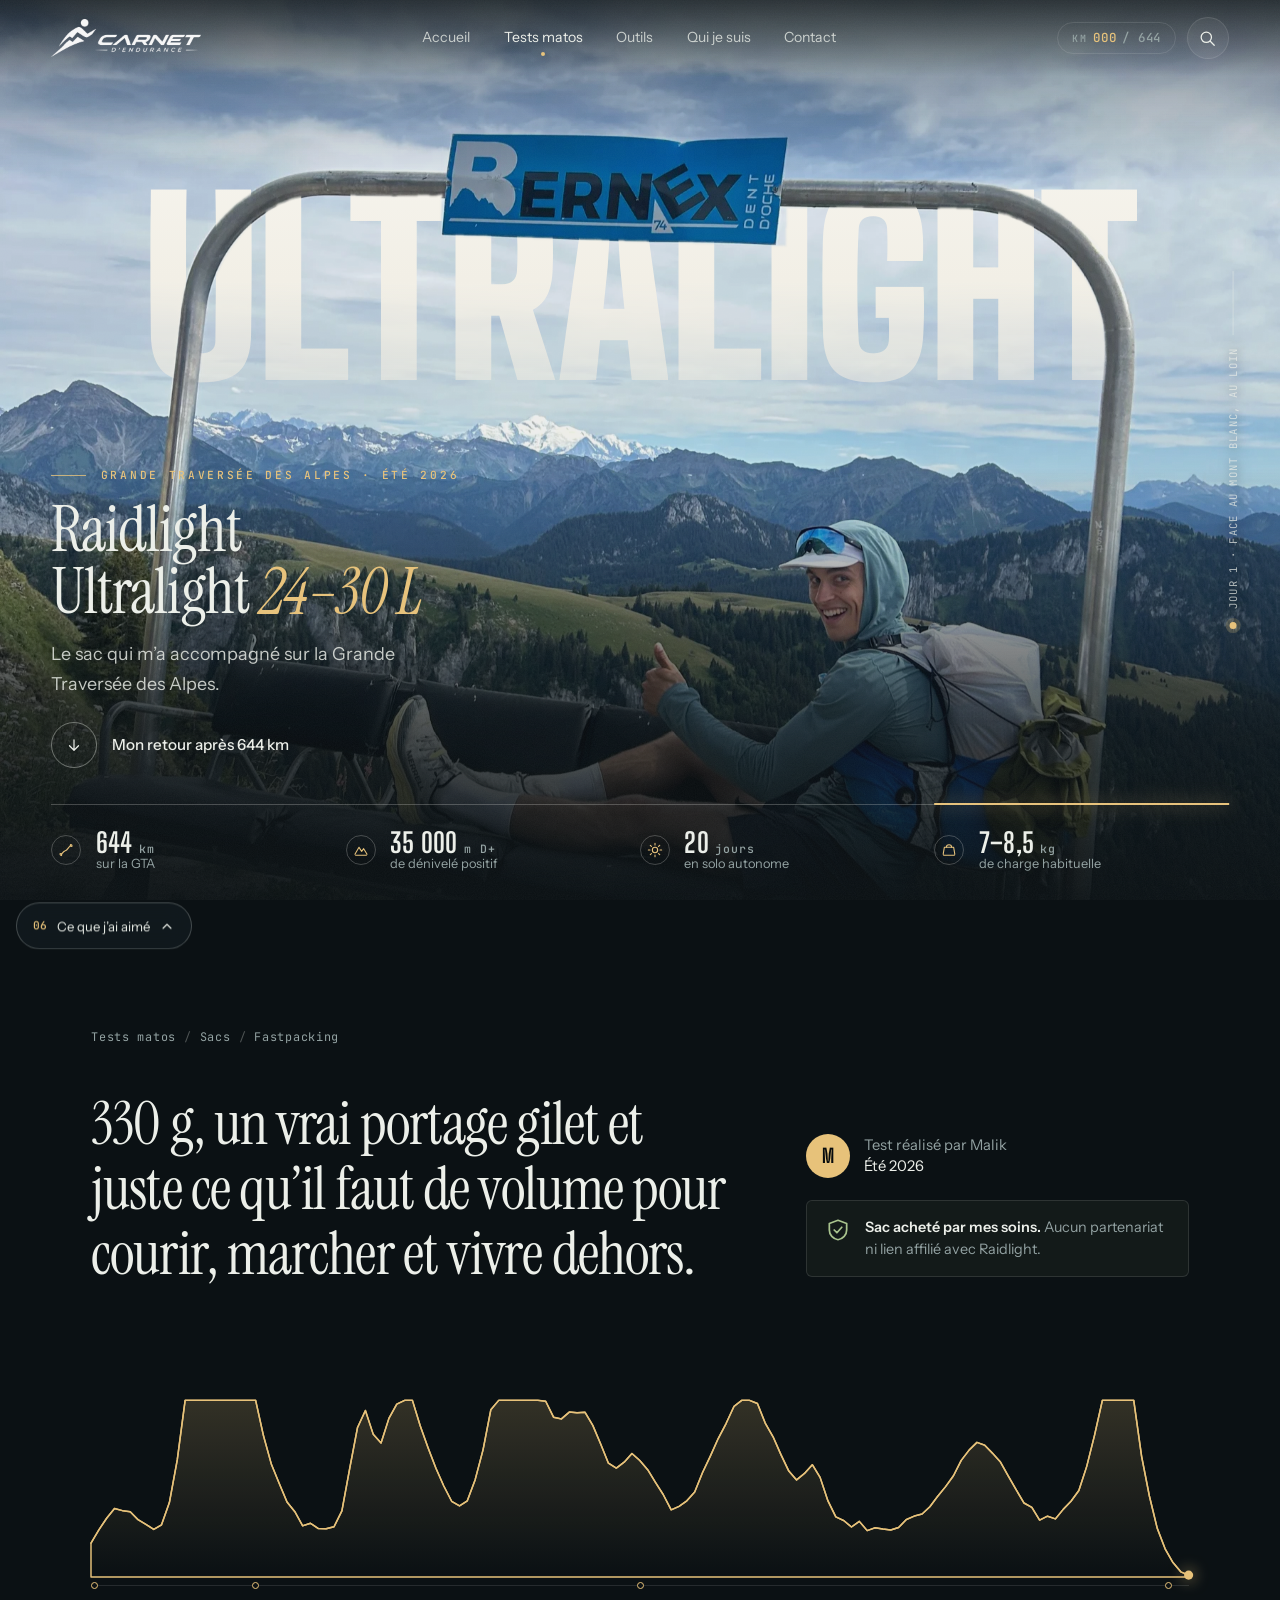
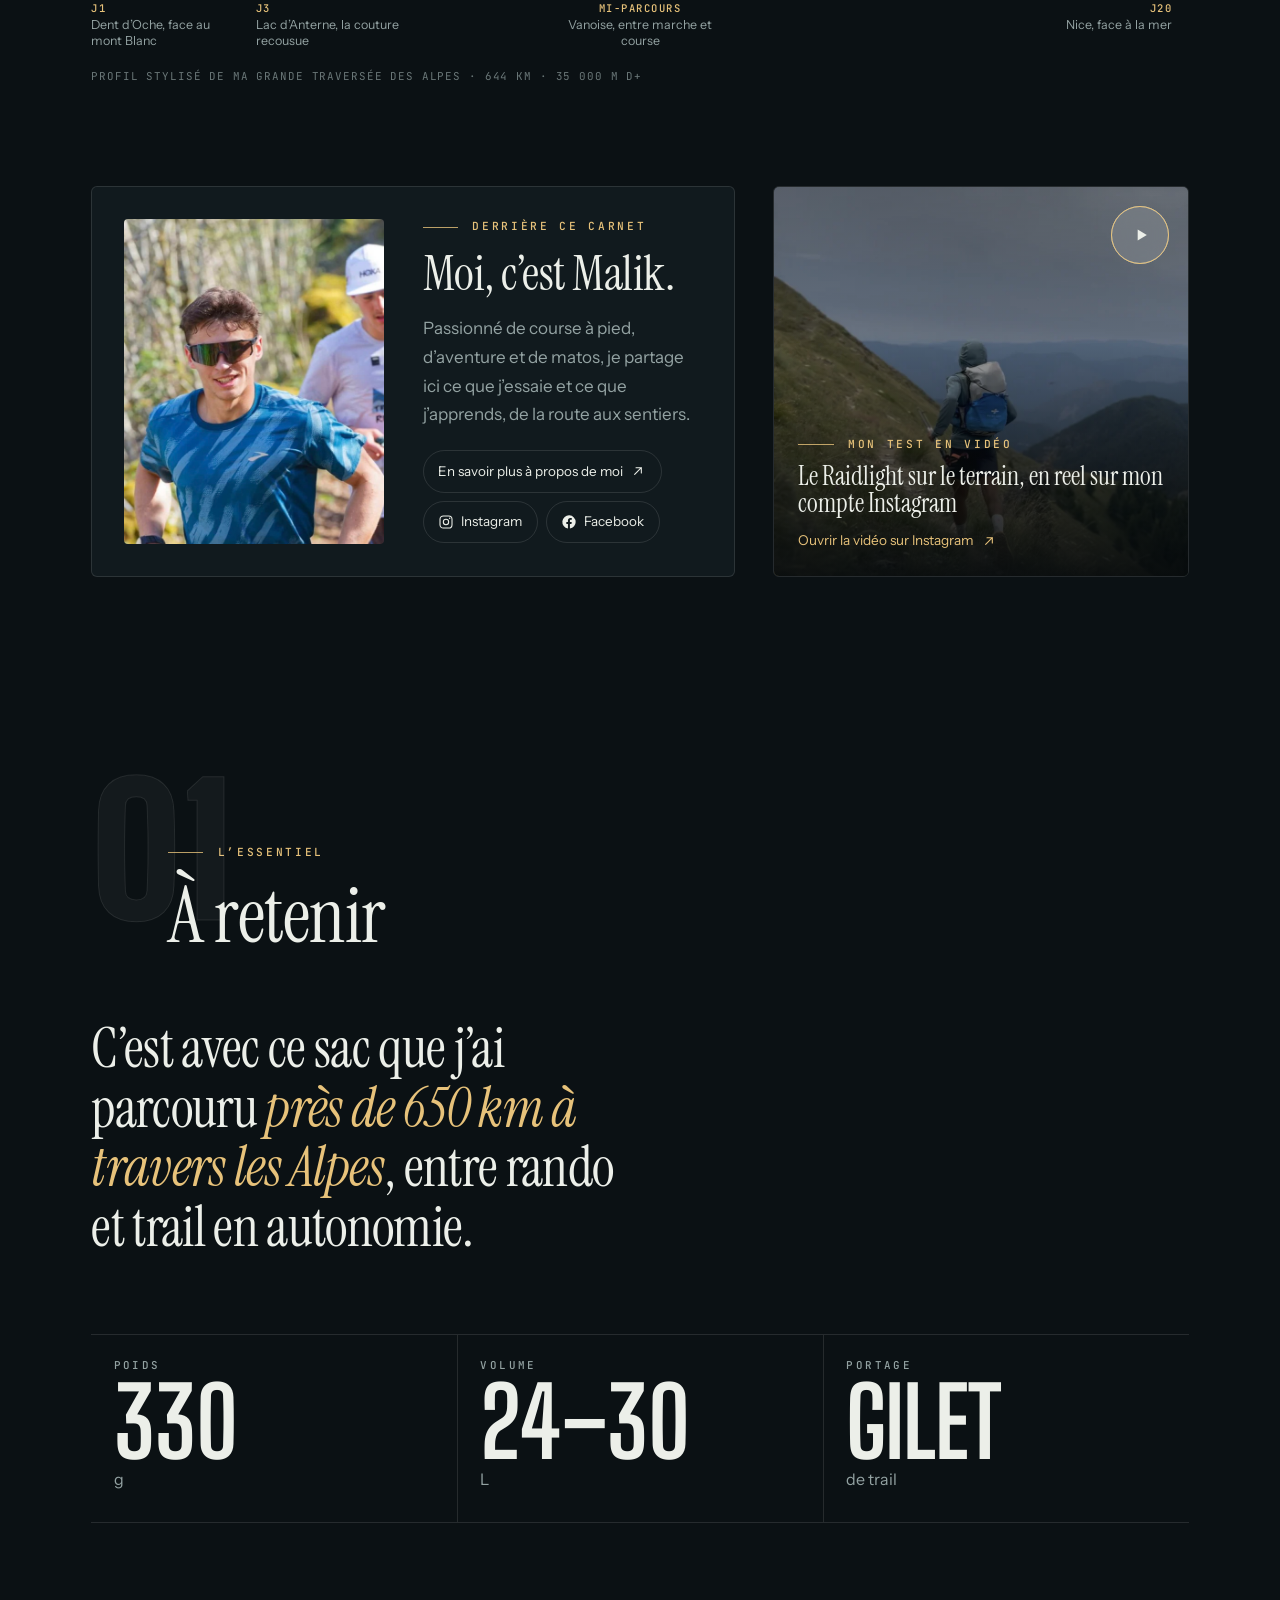
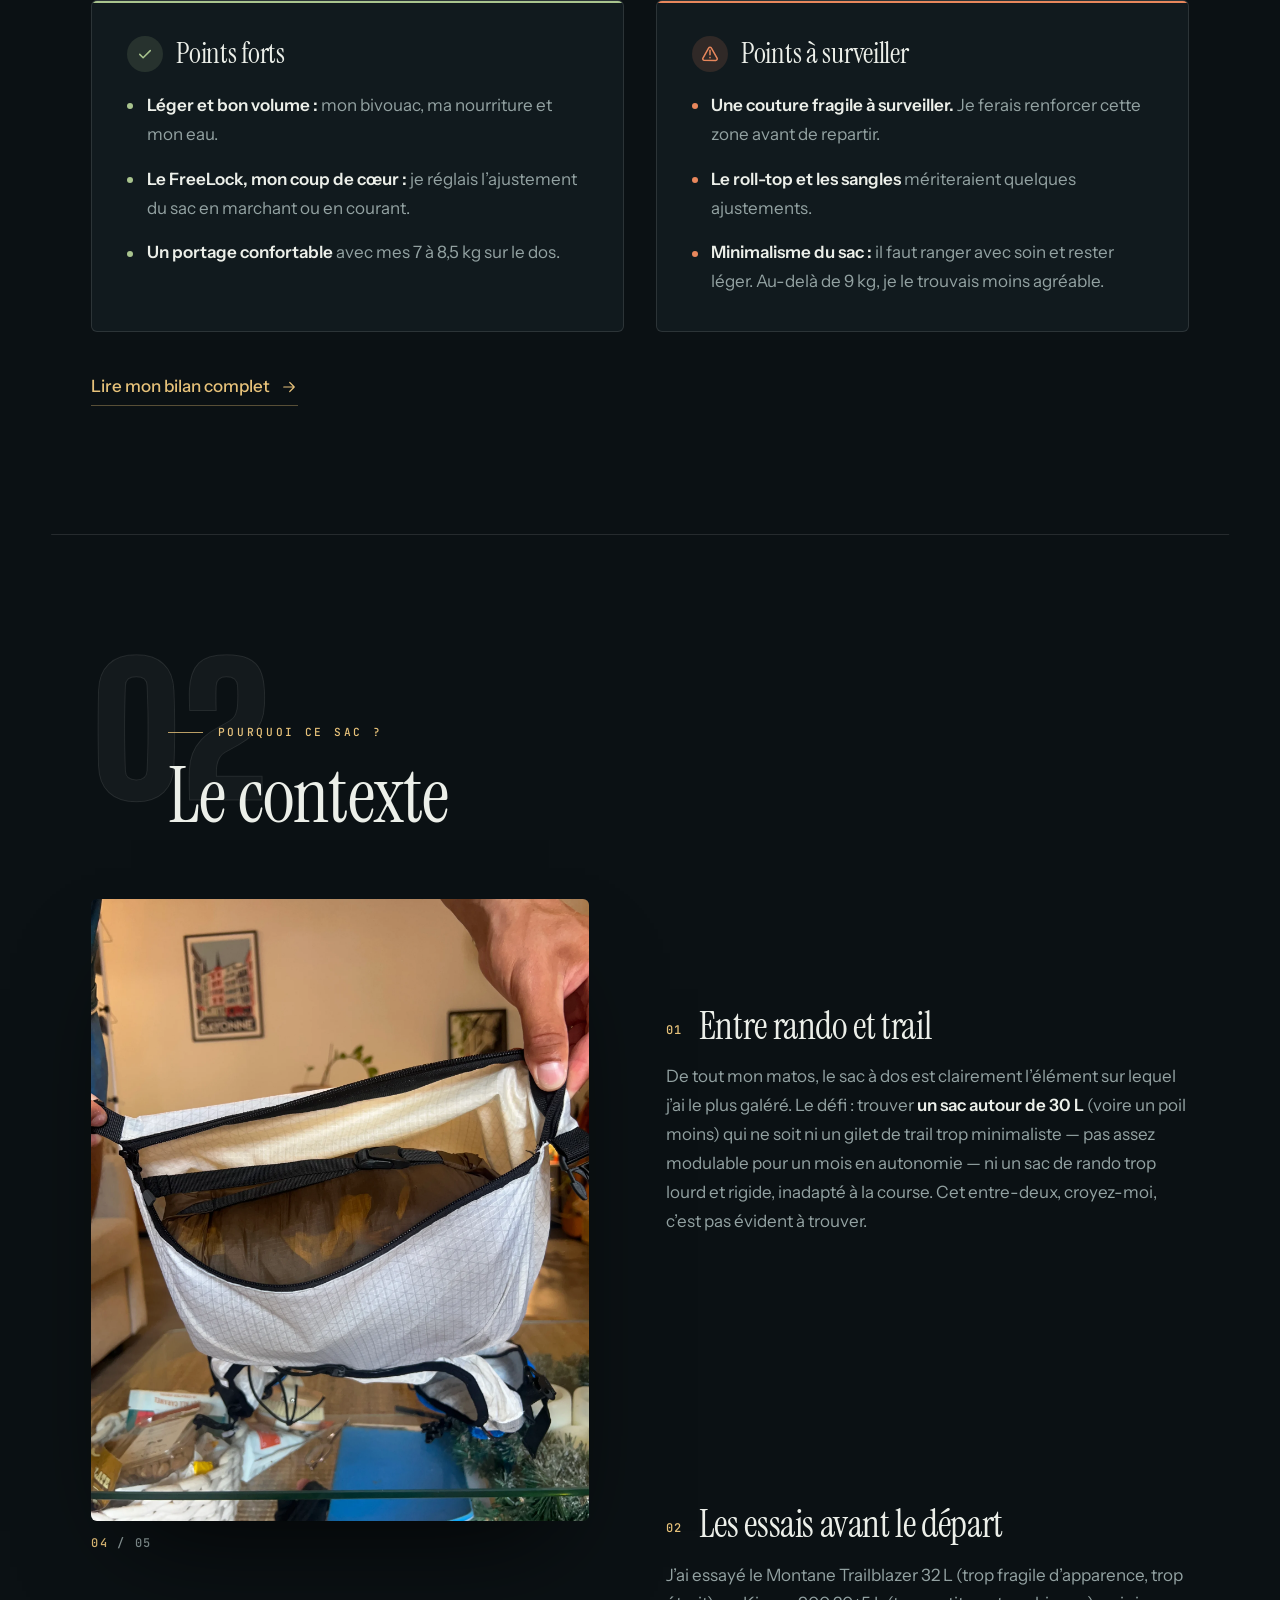
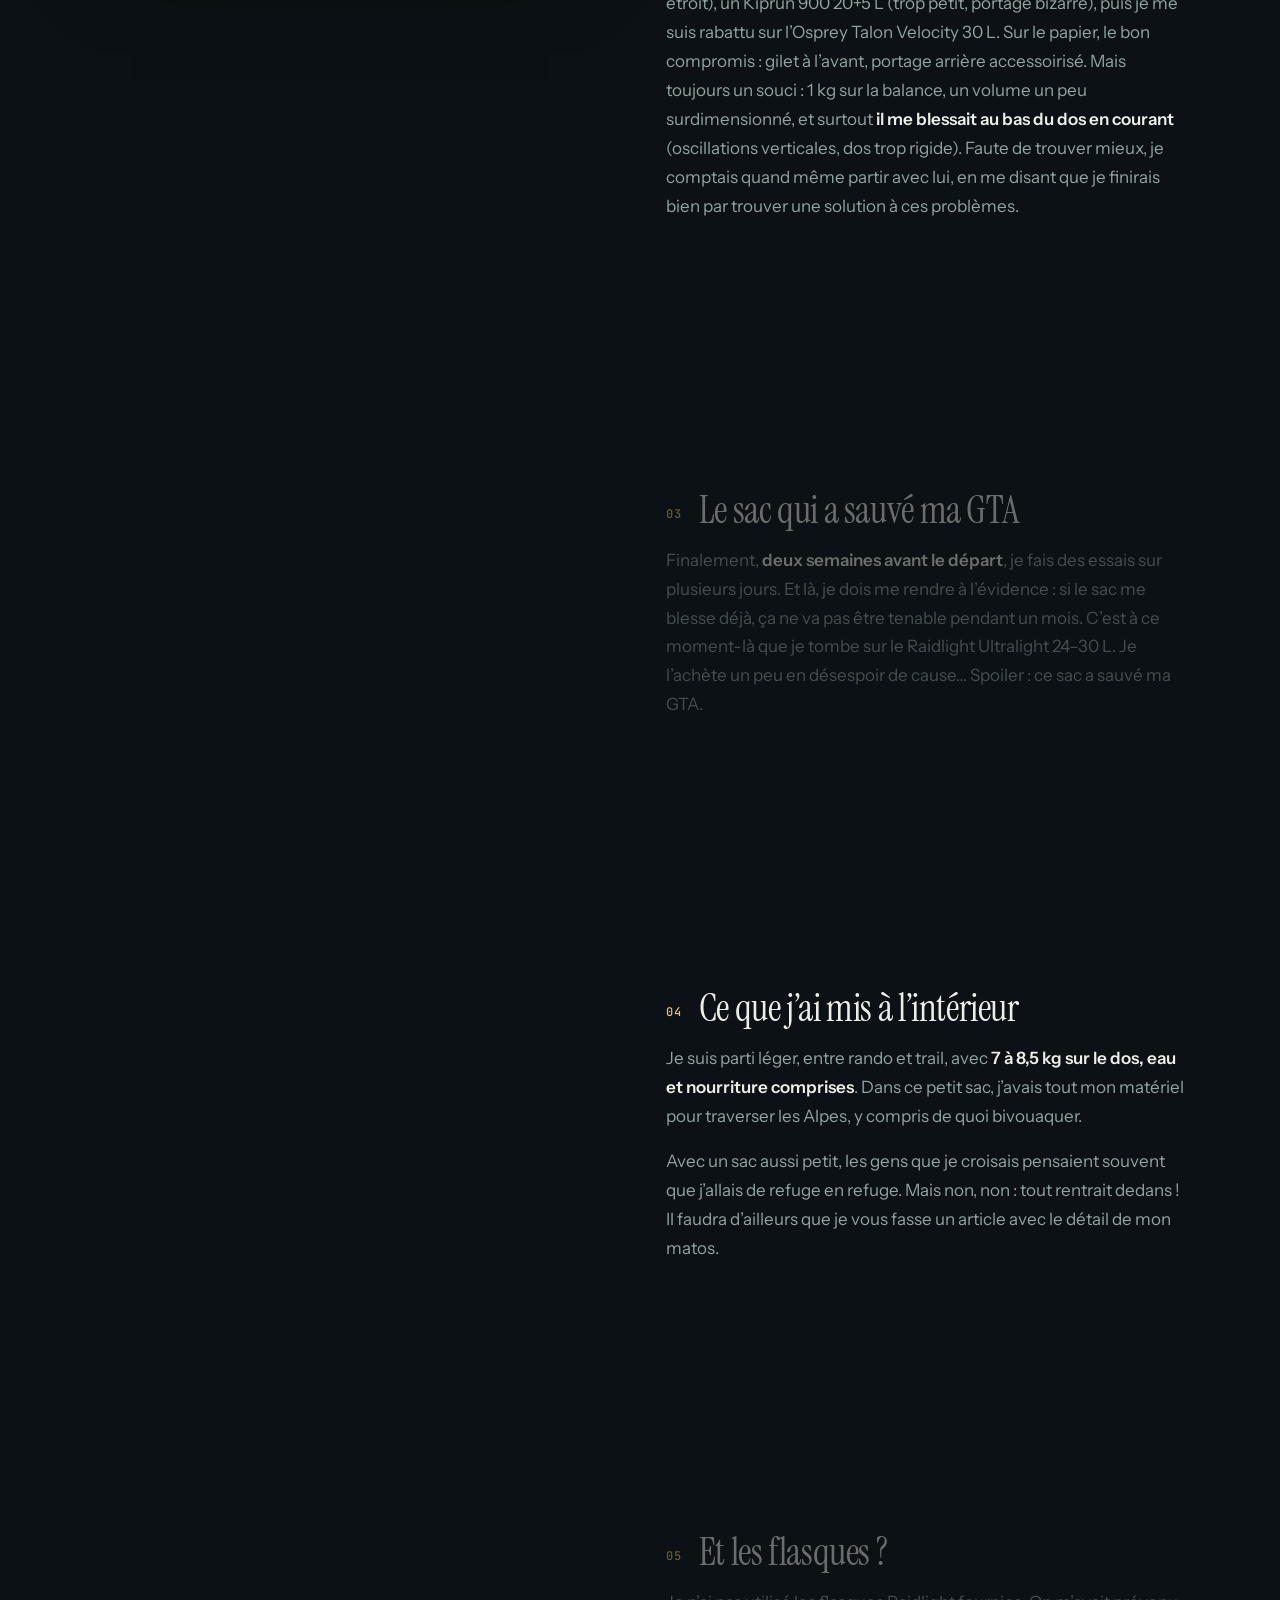
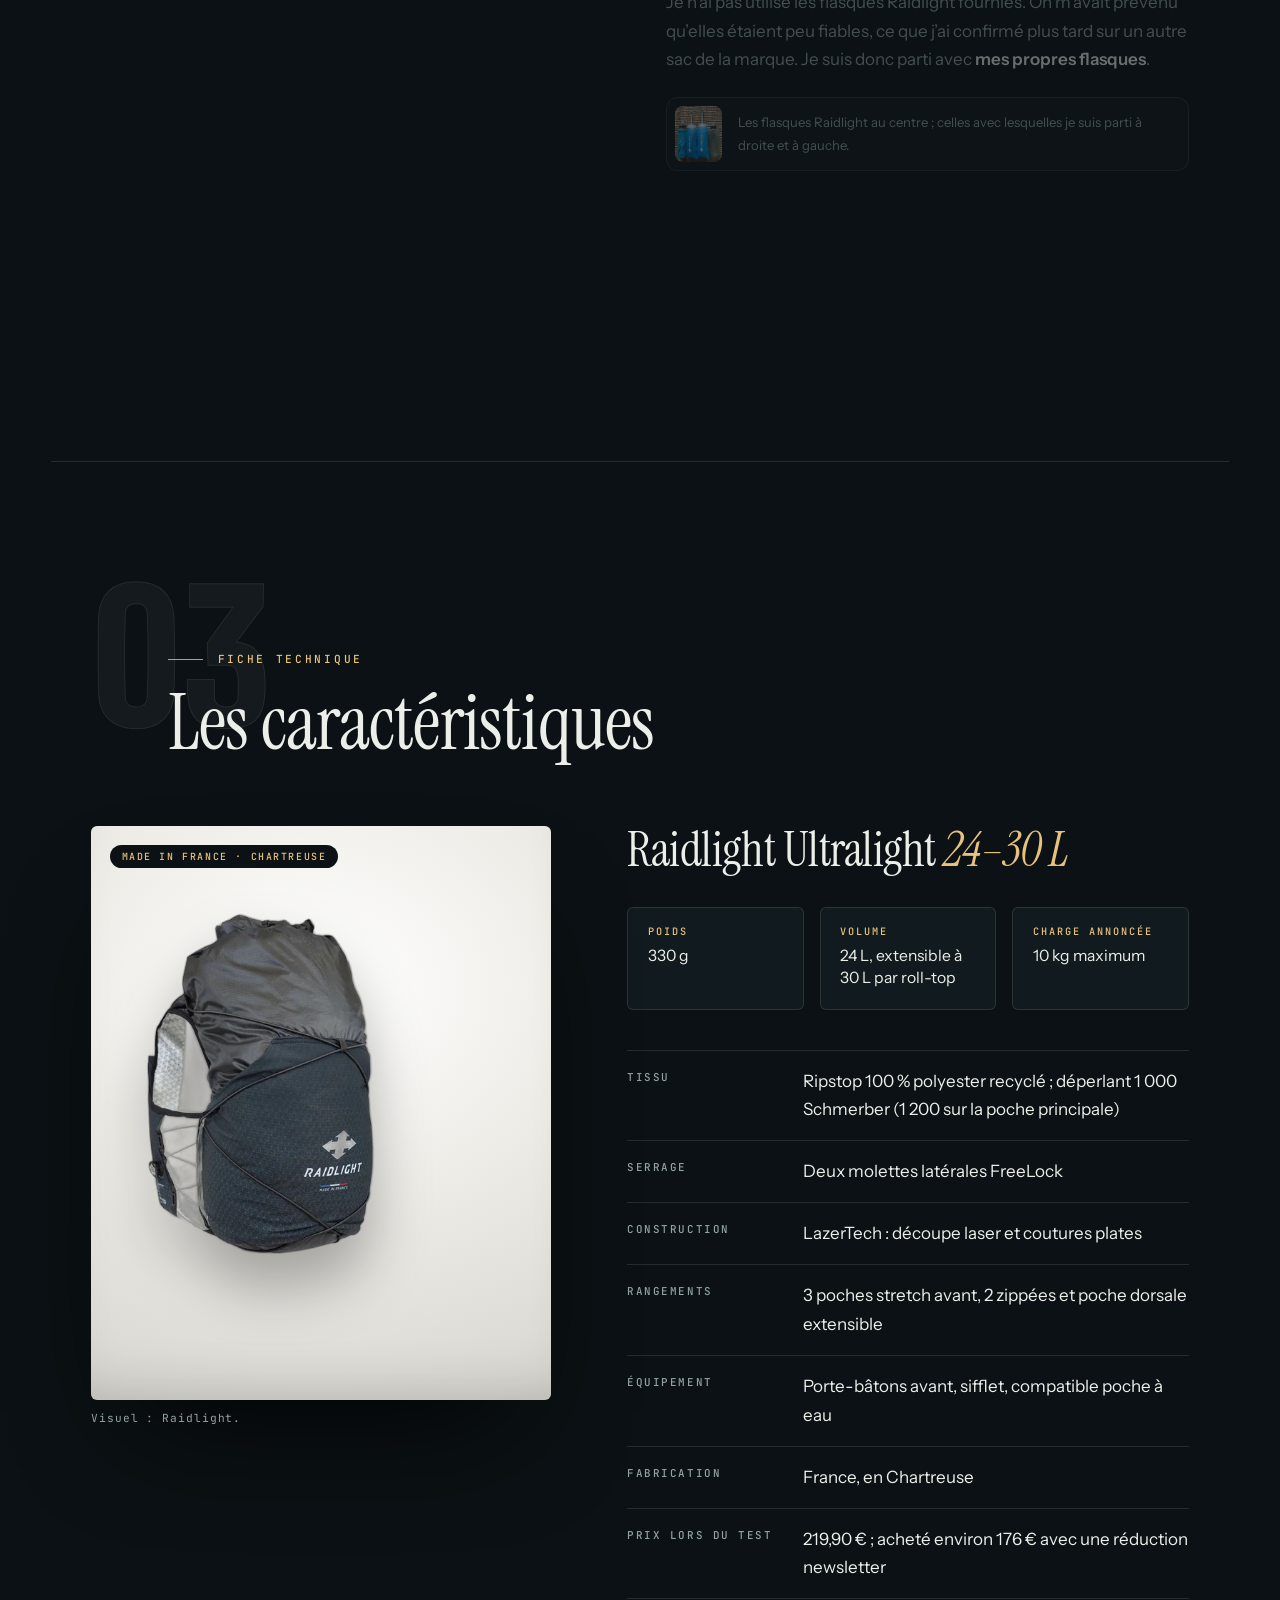
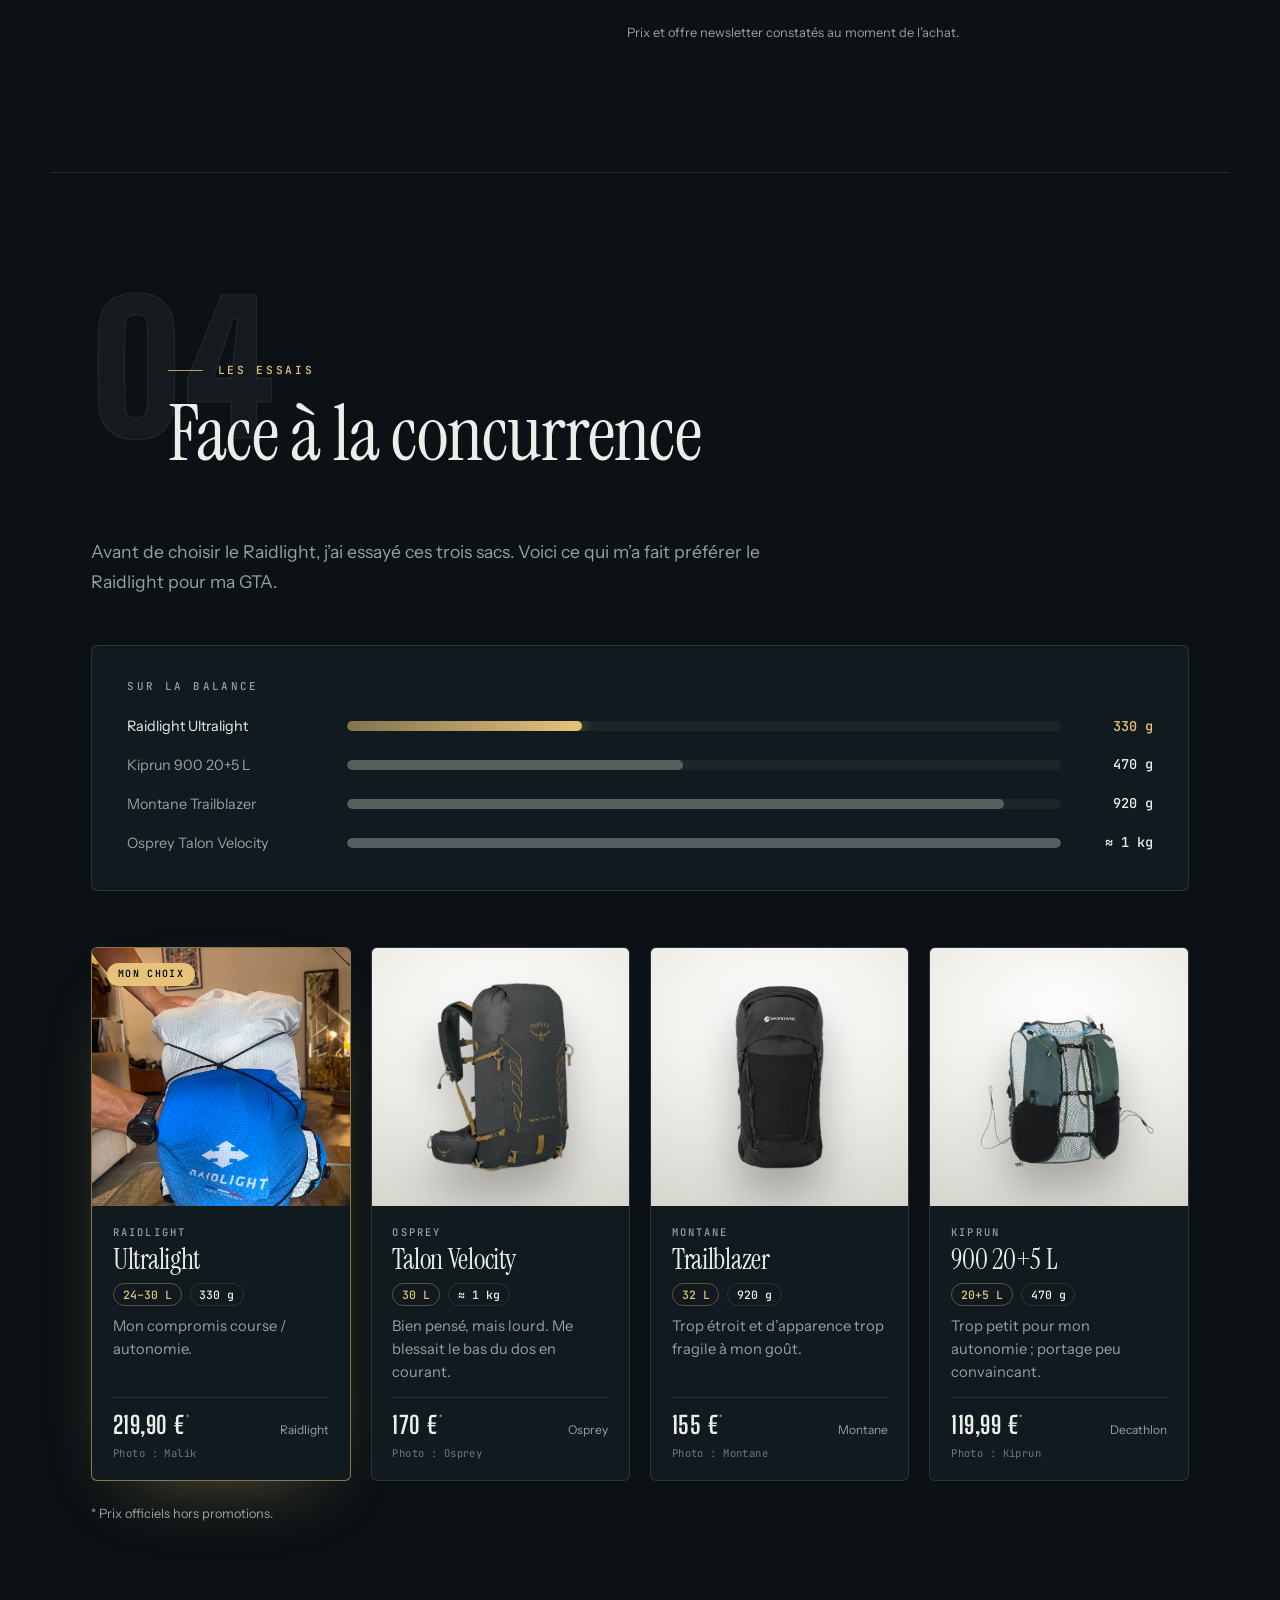
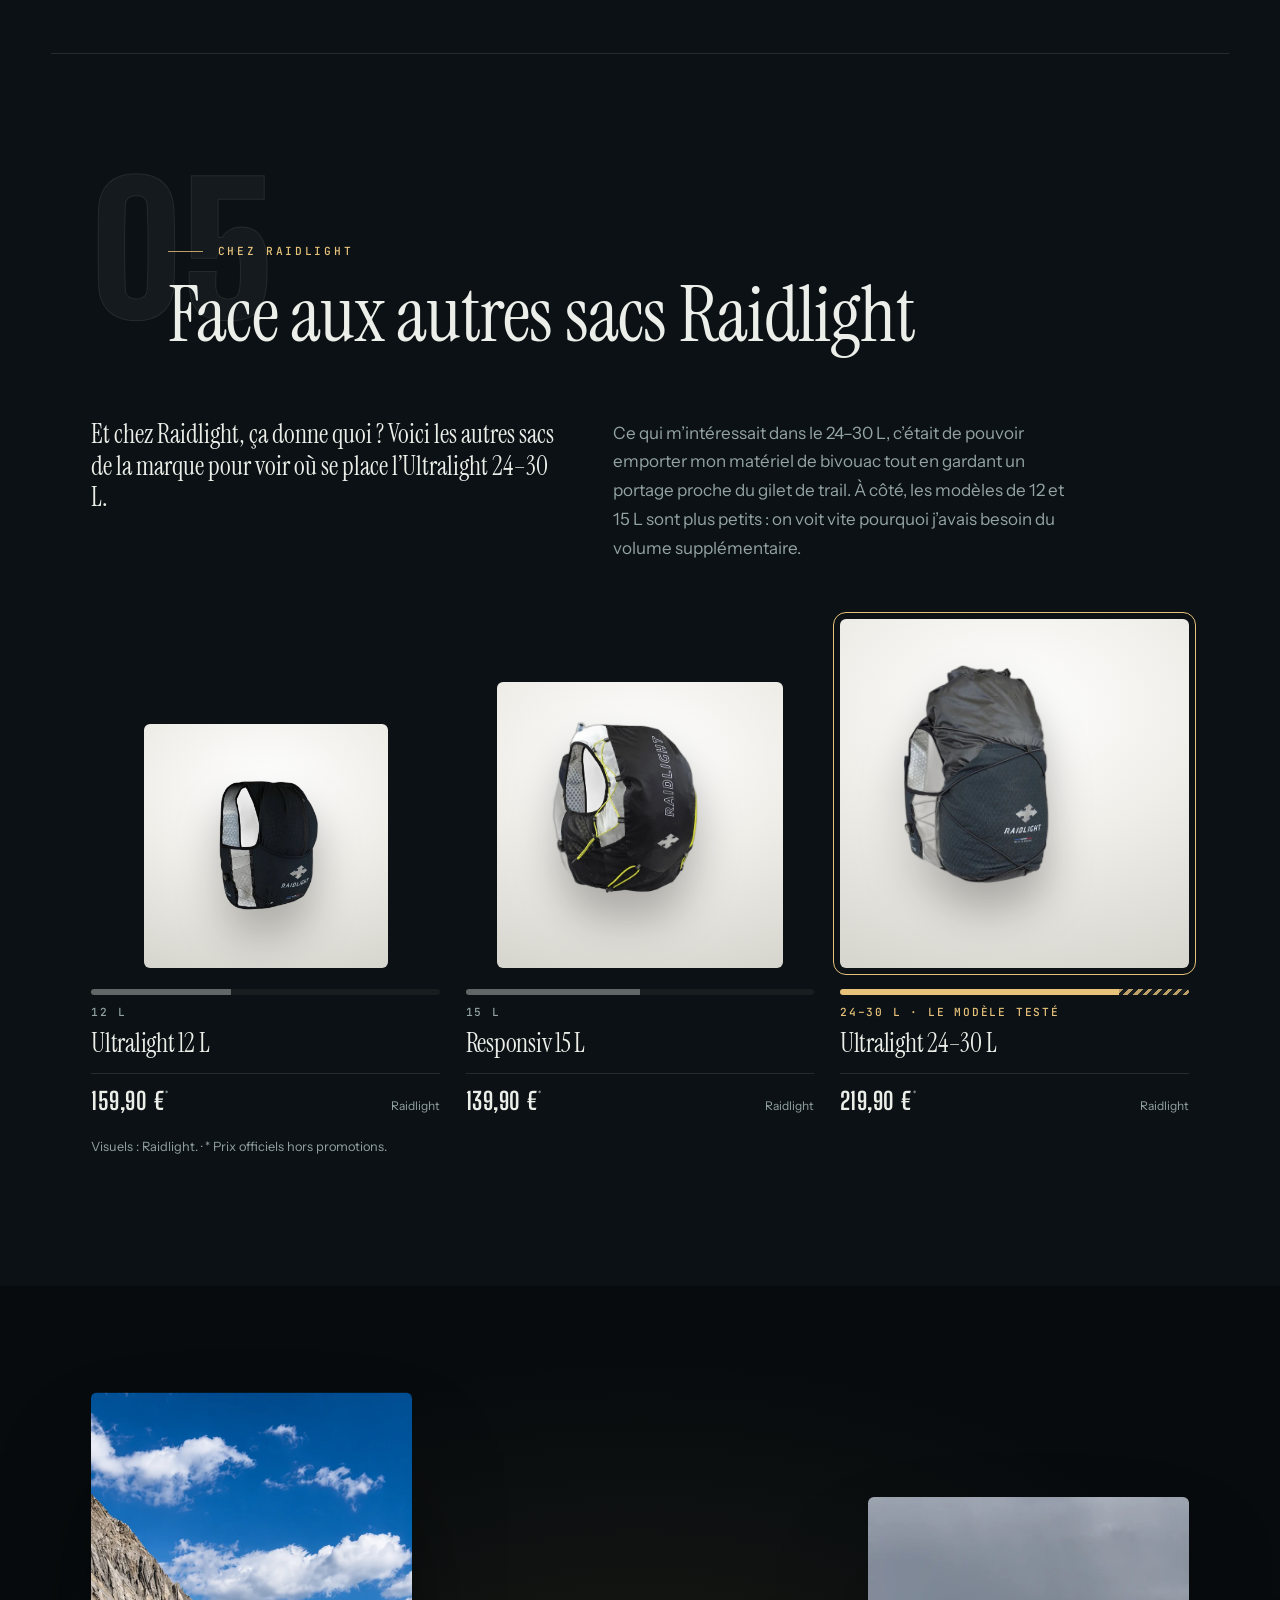
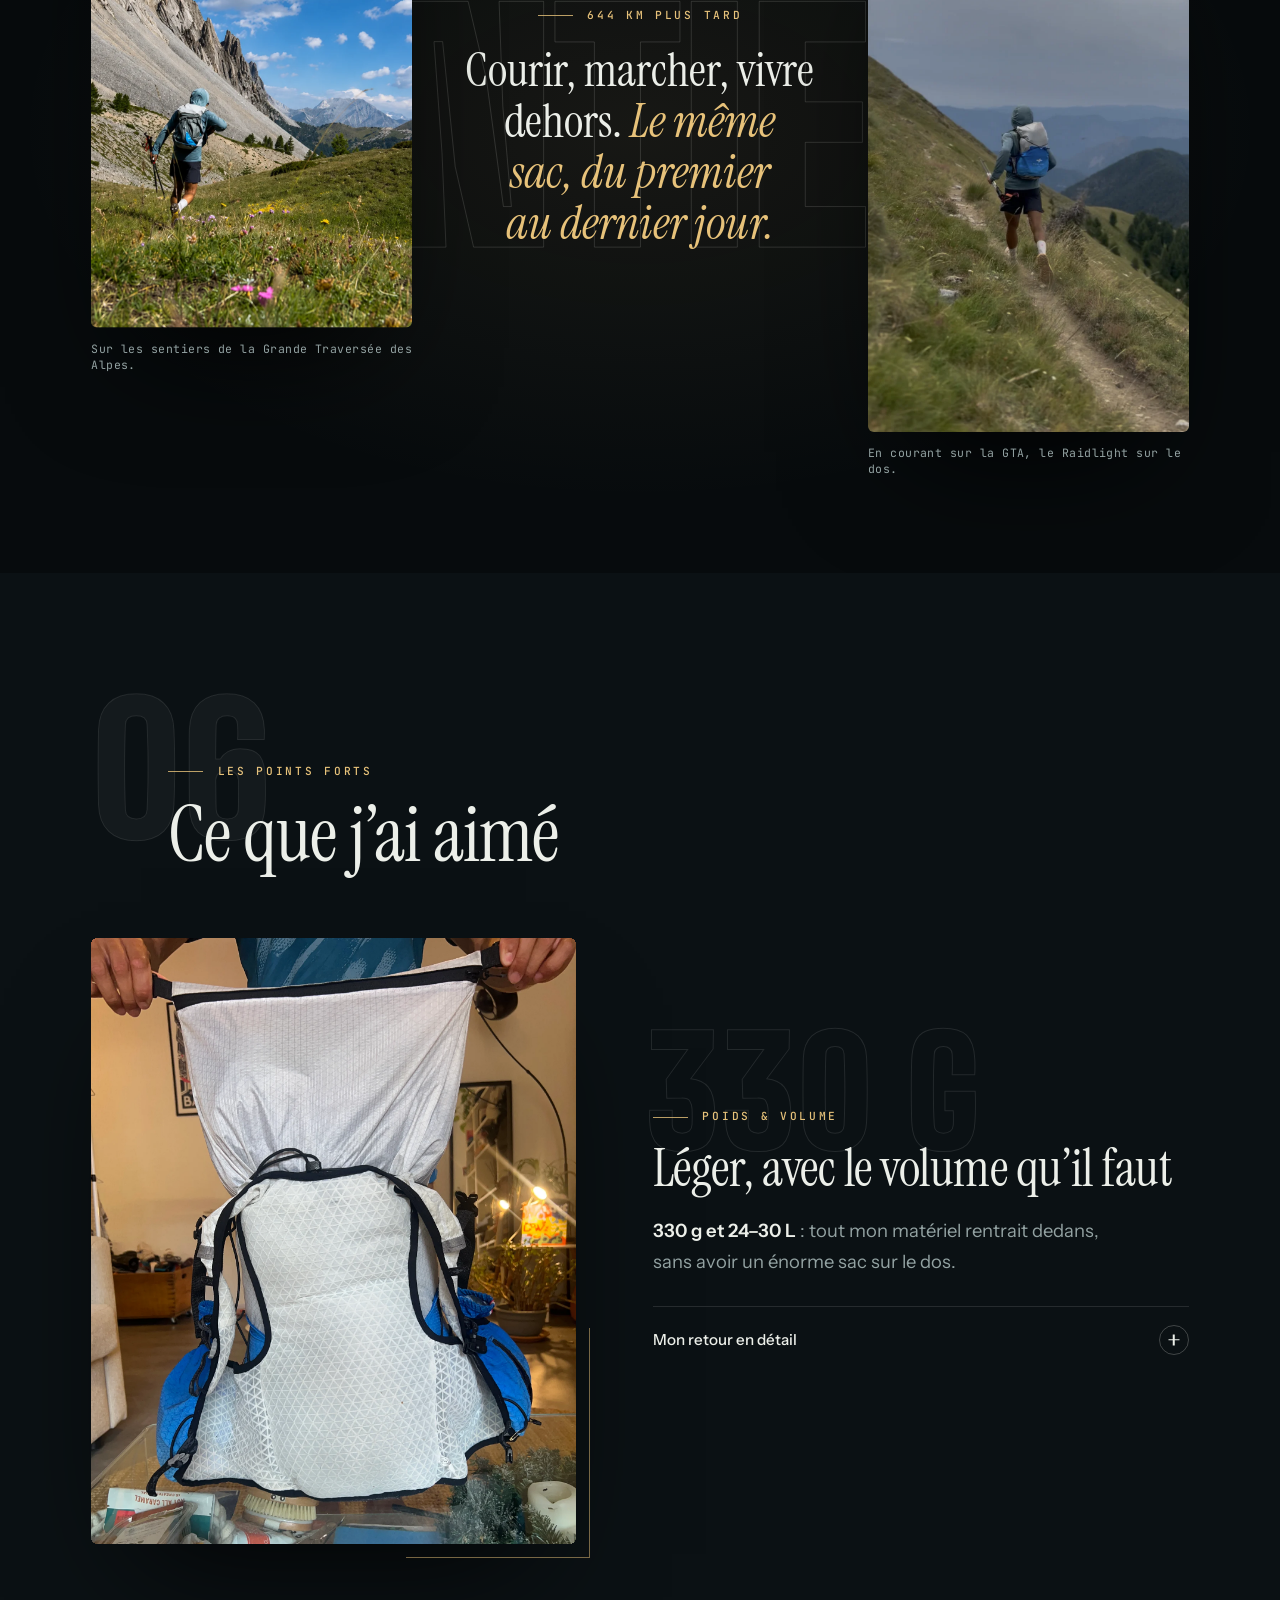
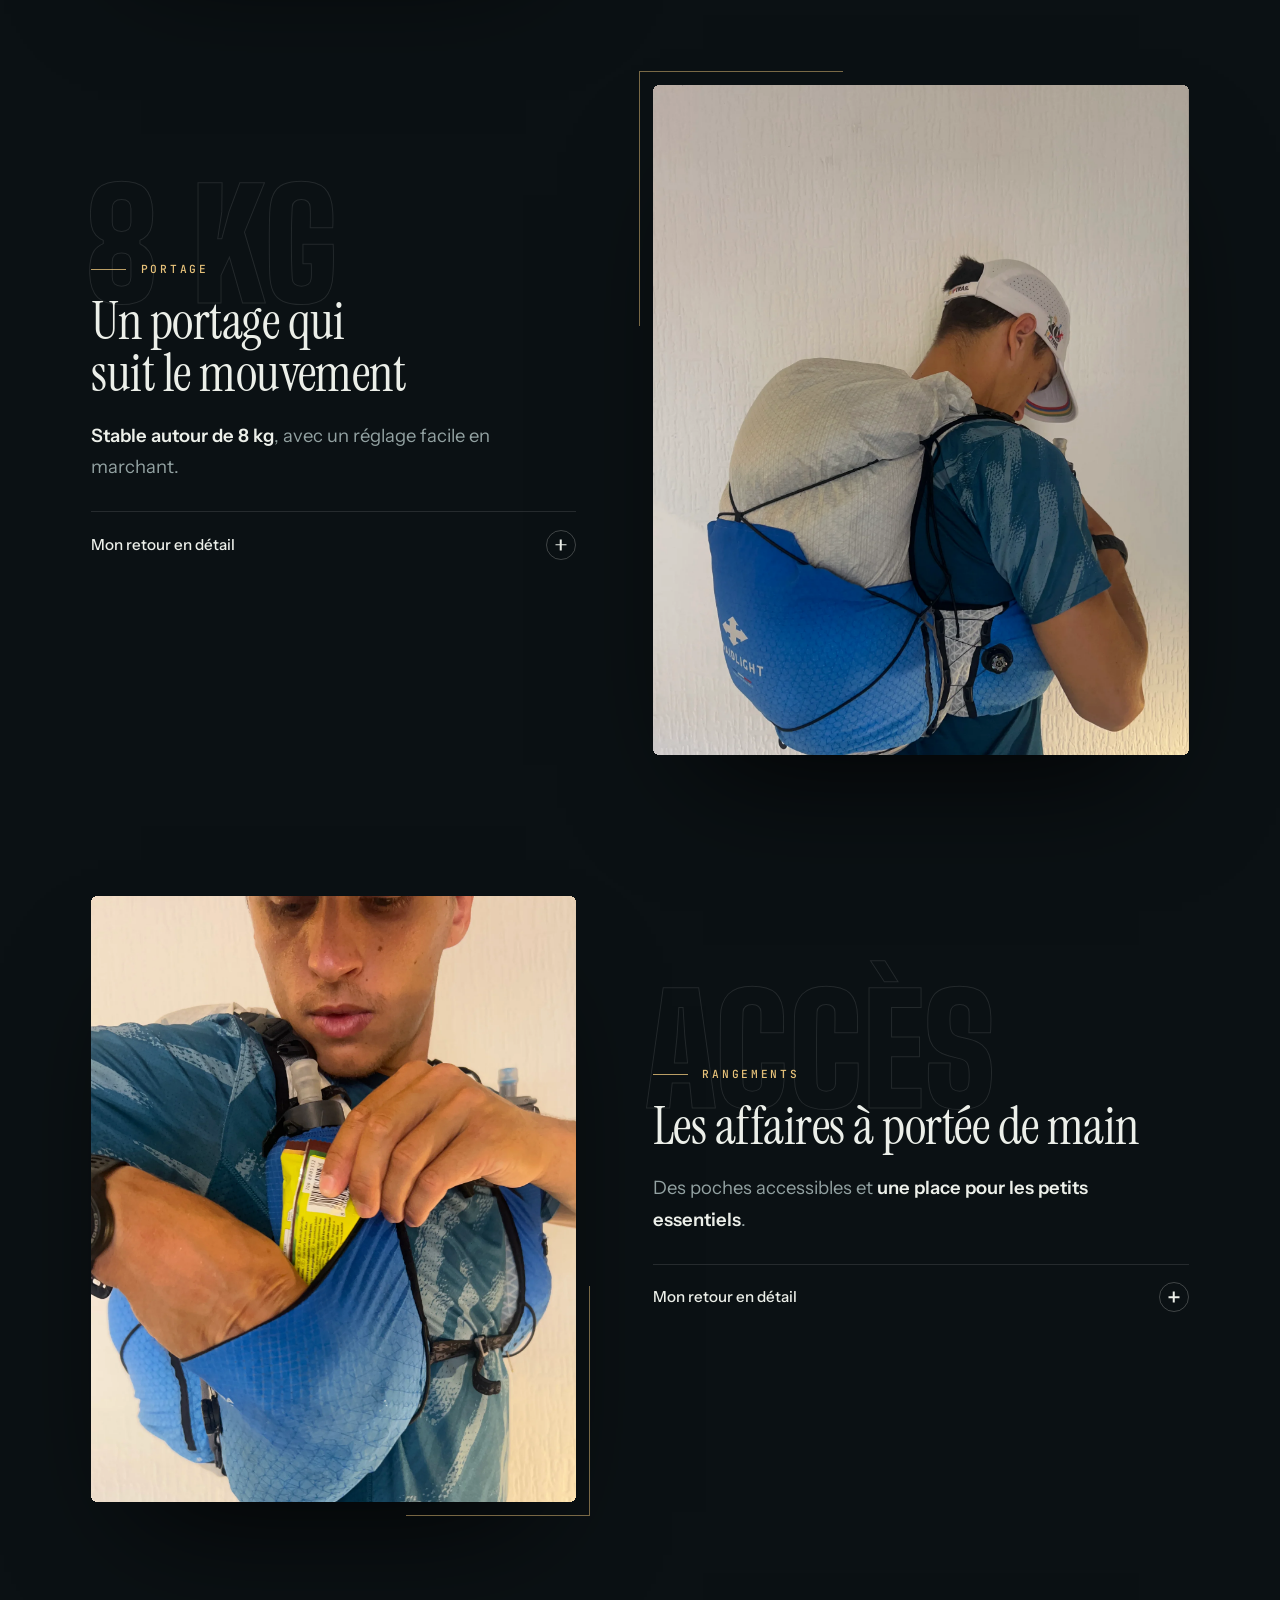
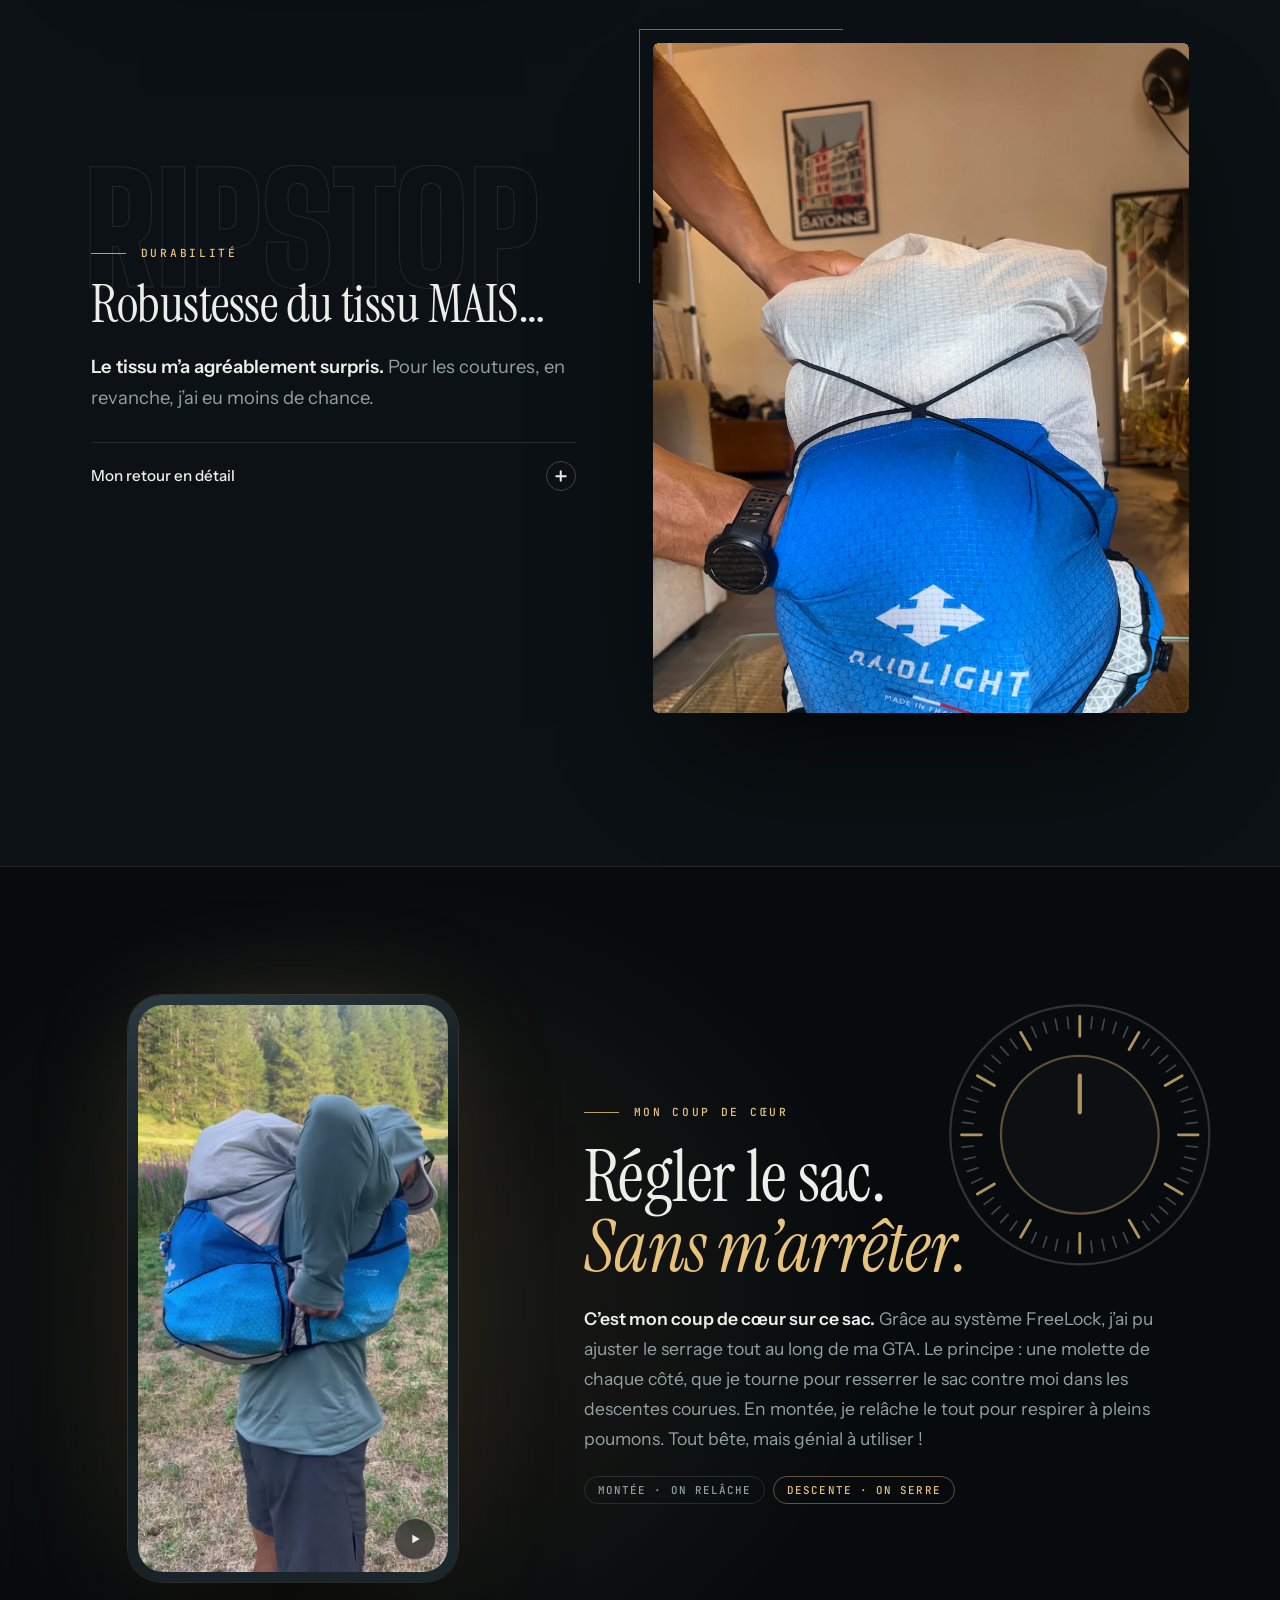
==== carnet-raidlight/index.html @ c6c91237 "Refonte premium de la page de test Raidlight Ultralight 24–30 L Nouvelle direction artistique sombre" ====
<!doctype html>
<html lang="fr">
<head>
<meta charset="utf-8">
<meta name="viewport" content="width=device-width, initial-scale=1, viewport-fit=cover">
<title>Raidlight Ultralight 24–30 L — Carnet d’Endurance</title>
<meta name="claude:viewport-fit-sides" content="cover">
<meta name="description" content="Le test du Raidlight Ultralight 24–30 L par Malik : 644 km sur la Grande Traversée des Alpes, ses points forts et ses limites.">
<meta name="theme-color" content="#0b1114">
<link rel="preconnect" href="https://fonts.googleapis.com">
<link rel="preconnect" href="https://fonts.gstatic.com" crossorigin>
<link rel="stylesheet" href="https://fonts.googleapis.com/css2?family=Big+Shoulders+Display:wght@500;700;900&family=Instrument+Sans:ital,wght@0,400;0,500;0,600;1,400&family=Instrument+Serif:ital@0;1&family=JetBrains+Mono:wght@400;500&display=swap">
<link rel="stylesheet" href="style.css">
</head>
<body>

<a class="skip" href="#article">Aller au test</a>

<!-- ============ HEADER ============ -->
<header class="site-header" id="site-header">
  <div class="header-inner">
    <a class="brand" href="#haut" aria-label="Carnet d’Endurance, haut du test">
      <img src="assets/logo-light.png" alt="Carnet d’Endurance" width="900" height="227">
    </a>
    <nav class="main-nav" aria-label="Navigation principale">
      <a href="https://matos-et-sentiers.malik-latrouite.chatgpt.site/">Accueil</a>
      <a class="is-active" href="#article" aria-current="page">Tests matos</a>
      <a href="https://matos-et-sentiers.malik-latrouite.chatgpt.site/outils">Outils</a>
      <a href="https://matos-et-sentiers.malik-latrouite.chatgpt.site/a-propos">Qui je suis</a>
      <a href="#contact">Contact</a>
    </nav>
    <div class="header-tools">
      <p class="odometer" aria-hidden="true"><span class="odo-label">km</span><span class="odo-value" id="odo">000</span><span class="odo-total">/ 644</span></p>
      <button class="icon-btn" id="search-open" type="button" aria-label="Rechercher dans ce test">
        <svg viewBox="0 0 24 24" aria-hidden="true"><circle cx="10.5" cy="10.5" r="6.5"/><path d="m15.5 15.5 5 5"/></svg>
      </button>
      <button class="icon-btn menu-btn" id="menu-open" type="button" aria-label="Ouvrir le menu" aria-expanded="false" aria-controls="mobile-menu">
        <span></span><span></span>
      </button>
    </div>
  </div>
  <div class="header-progress" aria-hidden="true"><span id="progress-bar"></span></div>
</header>

<div class="mobile-menu" id="mobile-menu" hidden>
  <nav aria-label="Navigation mobile">
    <a href="https://matos-et-sentiers.malik-latrouite.chatgpt.site/">Accueil</a>
    <a href="#article">Tests matos</a>
    <a href="https://matos-et-sentiers.malik-latrouite.chatgpt.site/outils">Outils</a>
    <a href="https://matos-et-sentiers.malik-latrouite.chatgpt.site/a-propos">Qui je suis</a>
    <a href="#contact">Contact</a>
  </nav>
</div>

<main>

<!-- ============ HERO ============ -->
<section class="hero" id="haut" aria-labelledby="hero-title">
  <div class="hero-stage" id="hero-stage">
    <img class="hero-layer hero-bg" src="assets/IMG_5091.webp" alt="" width="1800" height="2400" fetchpriority="high">
    <p class="hero-word" id="hero-word" aria-hidden="true"><span class="w-row w-row-1">Ultra</span><span class="w-row w-row-2">light</span></p>
    <img class="hero-layer hero-fg" src="assets/hero-fg.webp" alt="" width="1800" height="2400">
  </div>
  <div class="hero-scrim" aria-hidden="true"></div>

  <div class="hero-content wrap">
    <div class="hero-copy">
      <p class="eyebrow">Grande Traversée des Alpes · Été 2026</p>
      <h1 id="hero-title" class="hero-h1">Raidlight Ultralight <em>24–30 L</em></h1>
      <p class="hero-intro">Le sac qui m’a accompagné sur la Grande Traversée des Alpes.</p>
      <a class="read-cta" href="#article">
        <span class="read-ring" aria-hidden="true"><svg viewBox="0 0 24 24"><path d="M12 5v14M6 13l6 6 6-6"/></svg></span>
        Mon retour après 644 km
      </a>
    </div>
  </div>
  <p class="hero-photo-label"><span class="pin-dot" aria-hidden="true"></span>Jour 1 · Face au mont Blanc, au loin</p>

  <div class="hero-stats wrap" role="list">
    <div class="stat" role="listitem">
      <svg viewBox="0 0 24 24" aria-hidden="true"><path d="M4 19c3-1 3-5 7-6s4-6 9-8"/><circle cx="4" cy="19" r="1.6"/><circle cx="20" cy="5" r="1.6"/></svg>
      <p><strong><span class="count" data-count="644">644</span> <small>km</small></strong><span>sur la GTA</span></p>
    </div>
    <div class="stat" role="listitem">
      <svg viewBox="0 0 24 24" aria-hidden="true"><path d="m2 20 7-12 4 6 3-4 6 10z"/></svg>
      <p><strong><span class="count" data-count="35000">35 000</span> <small>m D+</small></strong><span>de dénivelé positif</span></p>
    </div>
    <div class="stat" role="listitem">
      <svg viewBox="0 0 24 24" aria-hidden="true"><circle cx="12" cy="12" r="4"/><path d="M12 2v2.5M12 19.5V22M2 12h2.5M19.5 12H22M4.9 4.9l1.8 1.8M17.3 17.3l1.8 1.8M4.9 19.1l1.8-1.8M17.3 6.7l1.8-1.8"/></svg>
      <p><strong><span class="count" data-count="20">20</span> <small>jours</small></strong><span>en solo autonome</span></p>
    </div>
    <div class="stat" role="listitem">
      <svg viewBox="0 0 24 24" aria-hidden="true"><path d="M8 8a4 4 0 1 1 8 0"/><path d="M5 8h14l2 12H3z"/></svg>
      <p><strong><span>7–8,5</span> <small>kg</small></strong><span>de charge habituelle</span></p>
    </div>
    <span class="stats-glow" aria-hidden="true"></span>
  </div>
</section>

<!-- ============ PROLOGUE ============ -->
<section class="prologue" aria-label="Présentation du test">
  <div class="wrap prologue-grid">
    <p class="crumbs"><span>Tests matos</span><span>Sacs</span><span>Fastpacking</span></p>
    <p class="intro-mobile">Le sac qui m’a accompagné sur la Grande Traversée des Alpes.</p>
    <p class="deck" id="deck">330 g, un vrai portage gilet et juste ce qu’il faut de volume pour courir, marcher et vivre dehors.</p>
    <div class="test-meta">
      <p class="byline"><span class="avatar" aria-hidden="true">M</span><span>Test réalisé par Malik<br><time datetime="2026">Été 2026</time></span></p>
      <p class="purchase-note"><svg viewBox="0 0 24 24" aria-hidden="true"><path d="M12 3 4 6v6c0 4.5 3.4 8.3 8 9 4.6-.7 8-4.5 8-9V6z"/><path d="m8.5 12 2.5 2.5 4.5-5"/></svg><span><strong>Sac acheté par mes soins.</strong> Aucun partenariat ni lien affilié avec Raidlight.</span></p>
    </div>
  </div>

  <figure class="ridge wrap" aria-label="Ma traversée, du premier jour à Nice">
    <svg class="ridge-svg" id="ridge-svg" viewBox="0 0 1200 220" preserveAspectRatio="none" aria-hidden="true">
      <defs>
        <linearGradient id="ridge-fill" x1="0" y1="0" x2="0" y2="1">
          <stop offset="0" stop-color="currentColor" stop-opacity=".18"/>
          <stop offset="1" stop-color="currentColor" stop-opacity="0"/>
        </linearGradient>
      </defs>
      <path id="ridge-area" fill="url(#ridge-fill)" d=""/>
      <path id="ridge-line" class="ridge-line" d=""/>
      <circle id="ridge-walker" class="ridge-walker" r="5" cx="0" cy="0"/>
    </svg>
    <ol class="ridge-marks">
      <li style="--at:0"><span>J1</span>Dent d’Oche, face au mont Blanc</li>
      <li class="is-left" style="--at:.15"><span>J3</span>Lac d’Anterne, la couture recousue</li>
      <li style="--at:.5"><span>Mi-parcours</span>Vanoise, entre marche et course</li>
      <li style="--at:.985"><span>J20</span>Nice, face à la mer</li>
    </ol>
    <figcaption>Profil stylisé de ma Grande Traversée des Alpes · 644 km · 35 000 m D+</figcaption>
  </figure>

  <div class="wrap author-band">
    <div class="author-card">
      <button class="author-portrait zoomable" type="button" data-zoom="assets/malik-portrait-v9.jpg" data-caption="Malik, en course à pied." aria-label="Agrandir : Malik, en course à pied.">
        <img src="assets/malik-portrait-v9.jpg" alt="Malik, en course à pied." loading="lazy" width="570" height="900">
      </button>
      <div class="author-copy">
        <p class="eyebrow">Derrière ce carnet</p>
        <h2 class="author-title">Moi, c’est Malik.</h2>
        <p>Passionné de course à pied, d’aventure et de matos, je partage ici ce que j’essaie et ce que j’apprends, de la route aux sentiers.</p>
        <div class="author-links">
          <a href="https://matos-et-sentiers.malik-latrouite.chatgpt.site/a-propos">En savoir plus à propos de moi <svg viewBox="0 0 24 24" aria-hidden="true"><path d="M7 17 17 7M9 7h8v8"/></svg></a>
          <a href="https://www.instagram.com/maliklatrouite/" target="_blank" rel="noopener noreferrer"><svg viewBox="0 0 24 24" aria-hidden="true"><rect x="3" y="3" width="18" height="18" rx="5"/><circle cx="12" cy="12" r="4"/><circle class="fill" cx="17.5" cy="6.5" r="1.1"/></svg>Instagram</a>
          <a href="https://www.facebook.com/share/1Ji9u5Axjq/?mibextid=wwXIfr" target="_blank" rel="noopener noreferrer"><svg viewBox="0 0 24 24" aria-hidden="true"><path class="fill" d="M22 12a10 10 0 1 0-11.6 9.9v-7H8V12h2.4V9.8c0-2.4 1.4-3.8 3.6-3.8 1.1 0 2.2.2 2.2.2v2.5H15c-1.2 0-1.6.7-1.6 1.5V12h2.7l-.4 2.9h-2.3v7A10 10 0 0 0 22 12Z"/></svg>Facebook</a>
        </div>
      </div>
    </div>
    <a class="reel-card" id="video" href="https://www.instagram.com/reel/Db53pSxCv9O/" target="_blank" rel="noopener noreferrer">
      <img src="assets/gta-course.webp" alt="" loading="lazy" width="900" height="1600">
      <span class="reel-play" aria-hidden="true"><svg viewBox="0 0 24 24"><path d="M8 5.5v13l11-6.5z"/></svg></span>
      <span class="reel-copy">
        <span class="eyebrow">Mon test en vidéo</span>
        <strong>Le Raidlight sur le terrain, en reel sur mon compte Instagram</strong>
        <span class="reel-link">Ouvrir la vidéo sur Instagram <svg viewBox="0 0 24 24" aria-hidden="true"><path d="M7 17 17 7M9 7h8v8"/></svg></span>
      </span>
    </a>
  </div>
</section>

<!-- ============ ARTICLE ============ -->
<div class="article" id="article">

  <nav class="toc-rail" id="toc-rail" aria-label="Dans ce test">
    <p class="toc-title">Dans ce test</p>
    <ol>
      <li><a href="#resume"><span>01</span>À retenir</a></li>
      <li><a href="#contexte"><span>02</span>Le contexte</a></li>
      <li><a href="#caracteristiques"><span>03</span>Caractéristiques</a></li>
      <li><a href="#comparaison"><span>04</span>Concurrence</a></li>
      <li><a href="#gamme-raidlight"><span>05</span>Gamme Raidlight</a></li>
      <li><a href="#aime"><span>06</span>Ce que j’ai aimé</a></li>
      <li><a href="#limites"><span>07</span>Moins aimé</a></li>
      <li><a href="#ameliorations"><span>08</span>Améliorations</a></li>
      <li><a href="#pour-qui"><span>09</span>Pour qui ?</a></li>
      <li><a href="#bilan"><span>10</span>Le bilan</a></li>
      <li><a href="#a-tester"><span>11</span>À tester</a></li>
      <li><a href="#galerie"><span>12</span>Carnet photo</a></li>
    </ol>
  </nav>

  <button class="toc-pill" id="toc-pill" type="button" aria-expanded="false" aria-controls="toc-sheet">
    <span class="toc-pill-num" id="toc-pill-num">01</span><span id="toc-pill-label">Dans ce test</span>
    <svg viewBox="0 0 24 24" aria-hidden="true"><path d="m6 15 6-6 6 6"/></svg>
  </button>
  <div class="toc-sheet" id="toc-sheet" hidden></div>

  <!-- 01 RESUME -->
  <section class="chapter resume" id="resume" data-title="À retenir">
    <div class="wrap">
      <header class="sec-head">
        <span class="sec-num" aria-hidden="true">01</span>
        <p class="eyebrow">L’essentiel</p>
        <h2>À retenir</h2>
      </header>
      <p class="lead-statement" data-reveal>C’est avec ce sac que j’ai parcouru <strong>près de 650 km à travers les Alpes</strong>, entre rando et trail en autonomie.</p>

      <dl class="spec-trio">
        <div data-reveal><dt>Poids</dt><dd><span class="big">330</span> g</dd></div>
        <div data-reveal><dt>Volume</dt><dd><span class="big">24–30</span> L</dd></div>
        <div data-reveal><dt>Portage</dt><dd><span class="big word">Gilet</span> de trail</dd></div>
      </dl>

      <div class="verdict-split">
        <div class="v-col v-pos" data-reveal>
          <h3><span class="v-icon" aria-hidden="true"><svg viewBox="0 0 24 24"><path d="m5 12.5 4.5 4.5L19 7.5"/></svg></span>Points forts</h3>
          <ul>
            <li><strong>Léger et bon volume :</strong> mon bivouac, ma nourriture et mon eau.</li>
            <li><strong>Le FreeLock, mon coup de cœur :</strong> je réglais l’ajustement du sac en marchant ou en courant.</li>
            <li><strong>Un portage confortable</strong> avec mes 7 à 8,5 kg sur le dos.</li>
          </ul>
        </div>
        <div class="v-col v-warn" data-reveal>
          <h3><span class="v-icon" aria-hidden="true"><svg viewBox="0 0 24 24"><path d="M12 7v6M12 16.5v.5"/><path d="M10.3 3.9 2.6 17.5A2 2 0 0 0 4.3 20.5h15.4a2 2 0 0 0 1.7-3L13.7 3.9a2 2 0 0 0-3.4 0Z"/></svg></span>Points à surveiller</h3>
          <ul>
            <li><strong>Une couture fragile à surveiller.</strong> Je ferais renforcer cette zone avant de repartir.</li>
            <li><strong>Le roll-top et les sangles</strong> mériteraient quelques ajustements.</li>
            <li><strong>Minimalisme du sac :</strong> il faut ranger avec soin et rester léger. Au-delà de 9 kg, je le trouvais moins agréable.</li>
          </ul>
        </div>
      </div>
      <a class="text-link" href="#bilan">Lire mon bilan complet <svg viewBox="0 0 24 24" aria-hidden="true"><path d="M5 12h14M13 6l6 6-6 6"/></svg></a>
    </div>
  </section>

  <!-- 02 CONTEXTE -->
  <section class="chapter contexte" id="contexte" data-title="Le contexte">
    <div class="wrap">
      <header class="sec-head">
        <span class="sec-num" aria-hidden="true">02</span>
        <p class="eyebrow">Pourquoi ce sac ?</p>
        <h2>Le contexte</h2>
      </header>

      <div class="story">
        <div class="story-visual" aria-hidden="true">
          <div class="story-frame">
            <img class="is-on" data-step="0" src="assets/gta-paysage.webp" alt="" loading="lazy">
            <img data-step="1" src="assets/osprey-cut.webp" alt="" loading="lazy" class="plate">
            <img data-step="2" src="assets/IMG_6232.webp" alt="" loading="lazy">
            <img data-step="3" src="assets/IMG_6040.webp" alt="" loading="lazy">
            <img data-step="4" src="assets/IMG_6261.webp" alt="" loading="lazy">
          </div>
          <p class="story-count"><span id="story-index">01</span> / 05</p>
        </div>

        <ol class="story-steps">
          <li class="story-step is-on" data-step="0">
            <img class="story-inline" src="assets/gta-paysage.webp" alt="Sur les sentiers de la Grande Traversée des Alpes." loading="lazy">
            <h3>Entre rando et trail</h3>
            <p>De tout mon matos, le sac à dos est clairement l’élément sur lequel j’ai le plus galéré. Le défi : trouver <strong>un sac autour de 30 L</strong> (voire un poil moins) qui ne soit ni un gilet de trail trop minimaliste — pas assez modulable pour un mois en autonomie — ni un sac de rando trop lourd et rigide, inadapté à la course. Cet entre-deux, croyez-moi, c’est pas évident à trouver.</p>
          </li>
          <li class="story-step" data-step="1">
            <img class="story-inline plate" src="assets/osprey-cut.webp" alt="Osprey Talon Velocity" loading="lazy">
            <h3>Les essais avant le départ</h3>
            <p>J’ai essayé le Montane Trailblazer 32 L (trop fragile d’apparence, trop étroit), un Kiprun 900 20+5 L (trop petit, portage bizarre), puis je me suis rabattu sur l’Osprey Talon Velocity 30 L. Sur le papier, le bon compromis : gilet à l’avant, portage arrière accessoirisé. Mais toujours un souci : 1 kg sur la balance, un volume un peu surdimensionné, et surtout <strong>il me blessait au bas du dos en courant</strong> (oscillations verticales, dos trop rigide). Faute de trouver mieux, je comptais quand même partir avec lui, en me disant que je finirais bien par trouver une solution à ces problèmes.</p>
          </li>
          <li class="story-step" data-step="2">
            <img class="story-inline" src="assets/IMG_6232.webp" alt="Le sac chargé, vu de profil" loading="lazy">
            <h3>Le sac qui a sauvé ma GTA</h3>
            <p>Finalement, <strong>deux semaines avant le départ</strong>, je fais des essais sur plusieurs jours. Et là, je dois me rendre à l’évidence : si le sac me blesse déjà, ça ne va pas être tenable pendant un mois. C’est à ce moment-là que je tombe sur le Raidlight Ultralight 24–30 L. Je l’achète un peu en désespoir de cause… Spoiler : ce sac a sauvé ma GTA.</p>
          </li>
          <li class="story-step" data-step="3">
            <img class="story-inline" src="assets/IMG_6040.webp" alt="L’accès à la poche principale" loading="lazy">
            <h3>Ce que j’ai mis à l’intérieur</h3>
            <p>Je suis parti léger, entre rando et trail, avec <strong>7 à 8,5 kg sur le dos, eau et nourriture comprises</strong>. Dans ce petit sac, j’avais tout mon matériel pour traverser les Alpes, y compris de quoi bivouaquer.</p>
            <p>Avec un sac aussi petit, les gens que je croisais pensaient souvent que j’allais de refuge en refuge. Mais non, non : tout rentrait dedans ! Il faudra d’ailleurs que je vous fasse un article avec le détail de mon matos.</p>
          </li>
          <li class="story-step" data-step="4">
            <img class="story-inline" src="assets/IMG_6261.webp" alt="Les flasques Raidlight au centre ; celles avec lesquelles je suis parti à droite et à gauche." loading="lazy">
            <h3>Et les flasques ?</h3>
            <p>Je n’ai pas utilisé les flasques Raidlight fournies. On m’avait prévenu qu’elles étaient peu fiables, ce que j’ai confirmé plus tard sur un autre sac de la marque. Je suis donc parti avec <strong>mes propres flasques</strong>.</p>
            <button class="photo-chip zoomable" type="button" data-zoom="assets/IMG_6261.webp" data-caption="Les flasques Raidlight au centre ; celles avec lesquelles je suis parti à droite et à gauche.">
              <img src="assets/IMG_6261.webp" alt="" loading="lazy"><span>Les flasques Raidlight au centre ; celles avec lesquelles je suis parti à droite et à gauche.</span>
            </button>
          </li>
        </ol>
      </div>
    </div>
  </section>

  <!-- 03 CARACTERISTIQUES -->
  <section class="chapter specs" id="caracteristiques" data-title="Caractéristiques">
    <div class="wrap">
      <header class="sec-head">
        <span class="sec-num" aria-hidden="true">03</span>
        <p class="eyebrow">Fiche technique</p>
        <h2>Les caractéristiques</h2>
      </header>

      <div class="sheet">
        <figure class="studio" data-reveal>
          <button class="studio-plate zoomable" type="button" data-zoom="assets/raidlight-ultralight24.jpg" data-caption="Raidlight Ultralight 24–30 L · Visuel : Raidlight." aria-label="Agrandir : Raidlight Ultralight 24–30 L">
            <img src="assets/raidlight-ultralight24-cut.webp" alt="Raidlight Ultralight 24–30 L" loading="lazy" width="640" height="640">
          </button>
          <figcaption>Visuel : Raidlight.</figcaption>
          <span class="studio-tag" aria-hidden="true">Made in France · Chartreuse</span>
        </figure>

        <div class="sheet-body">
          <h3 class="sheet-name">Raidlight Ultralight <em>24–30 L</em></h3>
          <dl class="sheet-metrics">
            <div><dt>Poids</dt><dd>330 g</dd></div>
            <div><dt>Volume</dt><dd>24 L, extensible à 30 L par roll-top</dd></div>
            <div><dt>Charge annoncée</dt><dd>10 kg maximum</dd></div>
          </dl>
          <dl class="sheet-details">
            <div><dt>Tissu</dt><dd>Ripstop 100 % polyester recyclé ; déperlant 1&nbsp;000 Schmerber (1&nbsp;200 sur la poche principale)</dd></div>
            <div><dt>Serrage</dt><dd>Deux molettes latérales FreeLock</dd></div>
            <div><dt>Construction</dt><dd>LazerTech : découpe laser et coutures plates</dd></div>
            <div><dt>Rangements</dt><dd>3 poches stretch avant, 2 zippées et poche dorsale extensible</dd></div>
            <div><dt>Équipement</dt><dd>Porte-bâtons avant, sifflet, compatible poche à eau</dd></div>
            <div><dt>Fabrication</dt><dd>France, en Chartreuse</dd></div>
            <div><dt>Prix lors du test</dt><dd>219,90 € ; acheté environ 176 € avec une réduction newsletter</dd></div>
          </dl>
          <p class="note">Prix et offre newsletter constatés au moment de l’achat.</p>
        </div>
      </div>
    </div>
  </section>

  <!-- 04 COMPARAISON -->
  <section class="chapter compare" id="comparaison" data-title="Concurrence">
    <div class="wrap">
      <header class="sec-head">
        <span class="sec-num" aria-hidden="true">04</span>
        <p class="eyebrow">Les essais</p>
        <h2>Face à la concurrence</h2>
      </header>
      <p class="section-intro">Avant de choisir le Raidlight, j’ai essayé ces trois sacs. Voici ce qui m’a fait préférer le Raidlight pour ma GTA.</p>

      <div class="weigh" data-reveal aria-label="Poids des quatre sacs essayés">
        <p class="weigh-title">Sur la balance</p>
        <ul>
          <li class="is-chosen" style="--w:330"><span class="weigh-name">Raidlight Ultralight</span><span class="weigh-bar"><i></i></span><span class="weigh-val">330 g</span></li>
          <li style="--w:470"><span class="weigh-name">Kiprun 900 20+5 L</span><span class="weigh-bar"><i></i></span><span class="weigh-val">470 g</span></li>
          <li style="--w:920"><span class="weigh-name">Montane Trailblazer</span><span class="weigh-bar"><i></i></span><span class="weigh-val">920 g</span></li>
          <li style="--w:1000"><span class="weigh-name">Osprey Talon Velocity</span><span class="weigh-bar"><i></i></span><span class="weigh-val">≈ 1 kg</span></li>
        </ul>
      </div>

      <div class="models">
        <article class="model is-chosen" data-reveal>
          <span class="model-flag">Mon choix</span>
          <div class="model-photo"><img src="assets/IMG_6081.webp" alt="Raidlight Ultralight" loading="lazy"></div>
          <div class="model-copy">
            <p class="model-brand">Raidlight</p>
            <h3>Ultralight</h3>
            <p class="model-specs"><b>24–30 L</b><span>330 g</span></p>
            <p class="model-say">Mon compromis course / autonomie.</p>
            <a class="price" href="https://raidlight.com/products/gilet-trail-ultralight-24-30-made-in-france" target="_blank" rel="noopener noreferrer"><strong>219,90 €<sup>*</sup></strong><small>Raidlight</small></a>
            <span class="credit">Photo : Malik</span>
          </div>
        </article>
        <article class="model" data-reveal>
          <div class="model-photo plate"><img src="assets/osprey-cut.webp" alt="Osprey Talon Velocity" loading="lazy"></div>
          <div class="model-copy">
            <p class="model-brand">Osprey</p>
            <h3>Talon Velocity</h3>
            <p class="model-specs"><b>30 L</b><span>≈ 1 kg</span></p>
            <p class="model-say">Bien pensé, mais lourd. Me blessait le bas du dos en courant.</p>
            <a class="price" href="https://www.osprey.com/eu/featured/shop-by-litres?page=9" target="_blank" rel="noopener noreferrer"><strong>170 €<sup>*</sup></strong><small>Osprey</small></a>
            <a class="credit" href="https://www.osprey.com/featured/shop-by-collections/talontm-velocity-30" target="_blank" rel="noopener noreferrer">Photo : Osprey</a>
          </div>
        </article>
        <article class="model" data-reveal>
          <div class="model-photo plate"><img src="assets/montane-cut.webp" alt="Montane Trailblazer" loading="lazy"></div>
          <div class="model-copy">
            <p class="model-brand">Montane</p>
            <h3>Trailblazer</h3>
            <p class="model-specs"><b>32 L</b><span>920 g</span></p>
            <p class="model-say">Trop étroit et d’apparence trop fragile à mon goût.</p>
            <a class="price" href="https://eu.montane.com/products/montane-trailblazer-r-32l-backpack" target="_blank" rel="noopener noreferrer"><strong>155 €<sup>*</sup></strong><small>Montane</small></a>
            <a class="credit" href="https://us.montane.com/products/montane-trailblazer-r-32l-backpack" target="_blank" rel="noopener noreferrer">Photo : Montane</a>
          </div>
        </article>
        <article class="model" data-reveal>
          <div class="model-photo plate"><img src="assets/kiprun-cut.webp" alt="Kiprun 900 20+5 L" loading="lazy"></div>
          <div class="model-copy">
            <p class="model-brand">Kiprun</p>
            <h3>900 20+5 L</h3>
            <p class="model-specs"><b>20+5 L</b><span>470 g</span></p>
            <p class="model-say">Trop petit pour mon autonomie ; portage peu convaincant.</p>
            <a class="price" href="https://www.decathlon.fr/p/sac-trail-running-mixte-poche-a-eau-2l-incluse-kiprun-900-20-5l-kaki/343432/c311m8857657" target="_blank" rel="noopener noreferrer"><strong>119,99 €<sup>*</sup></strong><small>Decathlon</small></a>
            <a class="credit" href="https://www.decathlon.fr/p/sac-trail-running-mixte-poche-a-eau-2l-incluse-kiprun-900-20-5l-kaki/343432/c311m8857657" target="_blank" rel="noopener noreferrer">Photo : Kiprun</a>
          </div>
        </article>
      </div>
      <p class="note">* Prix officiels hors promotions.</p>
    </div>
  </section>

  <!-- 05 GAMME -->
  <section class="chapter range" id="gamme-raidlight" data-title="Gamme Raidlight">
    <div class="wrap">
      <header class="sec-head">
        <span class="sec-num" aria-hidden="true">05</span>
        <p class="eyebrow">Chez Raidlight</p>
        <h2>Face aux autres sacs Raidlight</h2>
      </header>
      <div class="range-intro">
        <p>Et chez Raidlight, ça donne quoi ? Voici les autres sacs de la marque pour voir où se place l’Ultralight 24–30 L.</p>
        <p>Ce qui m’intéressait dans le 24–30 L, c’était de pouvoir emporter mon matériel de bivouac tout en gardant un portage proche du gilet de trail. À côté, les modèles de 12 et 15 L sont plus petits : on voit vite pourquoi j’avais besoin du volume supplémentaire.</p>
      </div>
      <div class="range-row">
        <article class="range-bag" style="--l:12" data-reveal>
          <a class="range-media plate" href="https://raidlight.com/en/products/gilet-trail-ultralight-12l-made-in-france" target="_blank" rel="noopener noreferrer"><img src="assets/raidlight-ultralight12-cut.webp" alt="Raidlight Ultralight 12 L" loading="lazy"></a>
          <div class="litres" aria-hidden="true"><i></i></div>
          <p class="range-vol">12 L</p>
          <h3>Ultralight 12 L</h3>
          <a class="price" href="https://raidlight.com/en/products/gilet-trail-ultralight-12l-made-in-france" target="_blank" rel="noopener noreferrer"><strong>159,90 €<sup>*</sup></strong><small>Raidlight</small></a>
        </article>
        <article class="range-bag" style="--l:15" data-reveal>
          <a class="range-media plate" href="https://raidlight.com/en/products/gilet-trail-responsiv-15l" target="_blank" rel="noopener noreferrer"><img src="assets/raidlight-responsiv15-cut.webp" alt="Raidlight Responsiv 15 L" loading="lazy"></a>
          <div class="litres" aria-hidden="true"><i></i></div>
          <p class="range-vol">15 L</p>
          <h3>Responsiv 15 L</h3>
          <a class="price" href="https://raidlight.com/en/products/gilet-trail-responsiv-15l" target="_blank" rel="noopener noreferrer"><strong>139,90 €<sup>*</sup></strong><small>Raidlight</small></a>
        </article>
        <article class="range-bag is-tested" style="--l:30" data-reveal>
          <a class="range-media plate" href="https://raidlight.com/products/gilet-trail-ultralight-24-30-made-in-france" target="_blank" rel="noopener noreferrer"><img src="assets/raidlight-ultralight24-cut.webp" alt="Raidlight Ultralight 24–30 L" loading="lazy"></a>
          <div class="litres" aria-hidden="true"><i></i><i class="ext"></i></div>
          <p class="range-vol">24–30 L · le modèle testé</p>
          <h3>Ultralight 24–30 L</h3>
          <a class="price" href="https://raidlight.com/products/gilet-trail-ultralight-24-30-made-in-france" target="_blank" rel="noopener noreferrer"><strong>219,90 €<sup>*</sup></strong><small>Raidlight</small></a>
        </article>
      </div>
      <p class="note">Visuels : Raidlight. · * Prix officiels hors promotions.</p>
    </div>
  </section>

  <!-- INTERLUDE -->
  <section class="interlude" aria-label="Sur les sentiers de la GTA">
    <p class="interlude-word" aria-hidden="true" data-speed="-12">Sentiers</p>
    <div class="wrap interlude-grid">
      <figure class="ip ip-1" data-speed="8">
        <button class="zoomable" type="button" data-zoom="assets/gta-paysage.webp" data-caption="Sur les sentiers de la Grande Traversée des Alpes." aria-label="Agrandir : Sur les sentiers de la Grande Traversée des Alpes.">
          <img src="assets/gta-paysage.webp" alt="Sur les sentiers de la Grande Traversée des Alpes." loading="lazy" width="900" height="1600">
        </button>
        <figcaption>Sur les sentiers de la Grande Traversée des Alpes.</figcaption>
      </figure>
      <div class="interlude-copy">
        <p class="eyebrow">644 km plus tard</p>
        <p class="interlude-quote">Courir, marcher, vivre dehors. <em>Le même sac, du premier au dernier jour.</em></p>
      </div>
      <figure class="ip ip-2" data-speed="-6">
        <button class="zoomable" type="button" data-zoom="assets/gta-course.webp" data-caption="En courant sur la GTA, le Raidlight sur le dos." aria-label="Agrandir : En courant sur la GTA, le Raidlight sur le dos.">
          <img src="assets/gta-course.webp" alt="En courant sur la GTA, le Raidlight sur le dos." loading="lazy" width="900" height="1600">
        </button>
        <figcaption>En courant sur la GTA, le Raidlight sur le dos.</figcaption>
      </figure>
    </div>
  </section>

  <!-- 06 AIME -->
  <section class="chapter loved" id="aime" data-title="Ce que j’ai aimé">
    <div class="wrap">
      <header class="sec-head">
        <span class="sec-num" aria-hidden="true">06</span>
        <p class="eyebrow">Les points forts</p>
        <h2>Ce que j’ai aimé</h2>
      </header>

      <div class="features">
        <article class="feature">
          <figure class="feature-media" data-reveal>
            <button class="zoomable" type="button" data-zoom="assets/IMG_6033.webp" data-caption="Le volume du roll-top" aria-label="Agrandir : Le volume du roll-top"><img src="assets/IMG_6033.webp" alt="Le volume du roll-top" loading="lazy"></button>
          </figure>
          <div class="feature-copy">
            <p class="ghost" aria-hidden="true">330 g</p>
            <p class="eyebrow">Poids &amp; volume</p>
            <h3>Léger, avec le volume qu’il faut</h3>
            <p class="feature-lead"><strong>330 g et 24–30 L</strong> : tout mon matériel rentrait dedans, sans avoir un énorme sac sur le dos.</p>
            <details class="more">
              <summary>Mon retour en détail <span class="plus" aria-hidden="true"></span></summary>
              <div class="more-body">
                <div><h4>Le poids plume</h4><p>330 g, soit près de 700 g gagnés par rapport à l’Osprey. Sur un mois, ça change tout.</p></div>
                <div><h4>Le volume</h4><p>Pile ce qu’il me fallait ! Avec le système d’ouverture roll-top, je pouvais ajuster le volume selon ce que j’avais à emporter.</p></div>
              </div>
            </details>
          </div>
        </article>

        <article class="feature is-flip">
          <figure class="feature-media" data-reveal>
            <button class="zoomable" type="button" data-zoom="assets/IMG_6232.webp" data-caption="Le sac chargé et son portage, vus de profil" aria-label="Agrandir : Le sac chargé et son portage, vus de profil"><img src="assets/IMG_6232.webp" alt="Le sac chargé et son portage, vus de profil" loading="lazy"></button>
          </figure>
          <div class="feature-copy">
            <p class="ghost" aria-hidden="true">8 kg</p>
            <p class="eyebrow">Portage</p>
            <h3>Un portage qui suit le mouvement</h3>
            <p class="feature-lead"><strong>Stable autour de 8 kg</strong>, avec un réglage facile en marchant.</p>
            <details class="more">
              <summary>Mon retour en détail <span class="plus" aria-hidden="true"></span></summary>
              <div class="more-body">
                <div><h4>Le confort global</h4><p>J’avais peur de souffrir sans sangle ventrale… et non. Le dos souple sans armature épouse la forme du corps et sert de surface d’appui. Comme c’est un vrai gilet, ce ne sont pas que les épaules qui portent : toutes les surfaces d’appui travaillent, d’où une super stabilité. Pour ~8 kg, franchement bluffant. (Seul bémol : les trapèzes qui chauffaient en toute fin d’aventure, mais rien d’anormal.)</p></div>
                <div><h4>Le système FreeLock</h4><p>C’est vraiment le réglage dont je me suis servi tous les jours. Je pouvais serrer ou desserrer le sac en marchant, sans avoir à le poser. Je t’en parle un peu plus bas, avec une vidéo pour te montrer.</p></div>
              </div>
            </details>
          </div>
        </article>

        <article class="feature">
          <figure class="feature-media" data-reveal>
            <button class="zoomable" type="button" data-zoom="assets/IMG_6177.webp" data-caption="Les poches avant en accès direct" aria-label="Agrandir : Les poches avant en accès direct"><img src="assets/IMG_6177.webp" alt="Les poches avant en accès direct" loading="lazy"></button>
          </figure>
          <div class="feature-copy">
            <p class="ghost" aria-hidden="true">Accès</p>
            <p class="eyebrow">Rangements</p>
            <h3>Les affaires à portée de main</h3>
            <p class="feature-lead">Des poches accessibles et <strong>une place pour les petits essentiels</strong>.</p>
            <details class="more">
              <summary>Mon retour en détail <span class="plus" aria-hidden="true"></span></summary>
              <div class="more-body">
                <div><h4>Les grandes poches avant en accès direct</h4><p>J’avais mes snacks, mon téléphone et ma pochette électronique juste devant moi. Pour attraper mes écouteurs ou brancher le téléphone, pas besoin de poser le sac. Ça paraît tout bête, mais quand on passe ses journées dehors, c’est vraiment agréable.</p></div>
                <div><h4>La poche filet arrière</h4><p>Moins grande que sur un sac de rando, mais assez pour la trousse pharmacie/toilette, la serviette… Et la poche zippée avant pour l’Opinel et le téléphone.</p></div>
                <div><h4>Le cordon élastique arrière</h4><p>Il quadrille l’extérieur de la poche principale : parfait pour faire sécher les affaires lavées, bloquer la veste de pluie à portée de main, et gagner en stabilité une fois serré.</p></div>
              </div>
            </details>
          </div>
        </article>

        <article class="feature is-flip">
          <figure class="feature-media" data-reveal>
            <button class="zoomable" type="button" data-zoom="assets/IMG_6081.webp" data-caption="Le tissu et la poche extérieure après la GTA." aria-label="Agrandir : Le tissu et la poche extérieure après la GTA."><img src="assets/IMG_6081.webp" alt="Le tissu et la poche extérieure après la GTA." loading="lazy"></button>
          </figure>
          <div class="feature-copy">
            <p class="ghost" aria-hidden="true">Ripstop</p>
            <p class="eyebrow">Durabilité</p>
            <h3>Robustesse du tissu MAIS…</h3>
            <p class="feature-lead"><strong>Le tissu m’a agréablement surpris.</strong> Pour les coutures, en revanche, j’ai eu moins de chance.</p>
            <details class="more">
              <summary>Mon retour en détail <span class="plus" aria-hidden="true"></span></summary>
              <div class="more-body">
                <div><h4>La résistance du tissu</h4><p>Pour un sac de 330 g sans armature, je n’étais pas serein au départ. Le tissu a pourtant bien résisté à l’abrasion, même sous le sac, et les poches filet ne montrent pas d’usure. Je faisais attention à mon matériel et je posais rarement le sac.</p><p><strong>Mais le tissu ne fait pas tout :</strong> une couture dorsale a lâché et celle d’en face était fragilisée. J’y reviens dans les points négatifs.</p></div>
                <div id="sav"><h4>Une marque française, un SAV à la hauteur</h4><p>J’ai eu affaire au SAV Raidlight pendant la GTA, après le souci de couture raconté plus bas. L’équipe a été sympa et réactive. À mon retour à Toulouse, j’ai envoyé le sac : la réparation a été très rapide, et sans frais pour moi.</p></div>
              </div>
            </details>
          </div>
        </article>
      </div>
    </div>

    <!-- FREELOCK SPOTLIGHT -->
    <div class="spotlight" id="freelock-detail" data-title="Le FreeLock">
      <div class="wrap spotlight-grid">
        <figure class="device" data-reveal>
          <div class="device-screen">
            <video id="freelock-demo" muted loop playsinline preload="none" poster="assets/freelock-poster.jpg" aria-label="Démonstration du réglage FreeLock sur le terrain">
              <source src="assets/freelock-demo.mp4" type="video/mp4">
            </video>
            <button class="video-toggle" id="video-toggle" type="button" aria-label="Mettre la vidéo en pause"><svg viewBox="0 0 24 24" aria-hidden="true"><path class="i-pause" d="M8 5v14M16 5v14"/><path class="i-play" d="M8 5.5v13l11-6.5z"/></svg></button>
          </div>
          <figcaption>Le réglage FreeLock en action, sur le terrain.</figcaption>
        </figure>
        <div class="spotlight-copy">
          <svg class="dial" id="dial" viewBox="0 0 200 200" aria-hidden="true">
            <circle cx="100" cy="100" r="92" class="dial-ring"/>
            <g id="dial-ticks"></g>
            <circle cx="100" cy="100" r="56" class="dial-core"/>
            <path d="M100 58v26" class="dial-hand"/>
          </svg>
          <p class="eyebrow">Mon coup de cœur</p>
          <h3>Régler le sac.<br><em>Sans m’arrêter.</em></h3>
          <p><strong>C’est mon coup de cœur sur ce sac.</strong> Grâce au système FreeLock, j’ai pu ajuster le serrage tout au long de ma GTA. Le principe : une molette de chaque côté, que je tourne pour resserrer le sac contre moi dans les descentes courues. En montée, je relâche le tout pour respirer à pleins poumons. Tout bête, mais génial à utiliser !</p>
          <div class="dial-legend" aria-hidden="true"><span>Montée · on relâche</span><span>Descente · on serre</span></div>
        </div>
      </div>
    </div>
  </section>

  <!-- 07 LIMITES -->
  <section class="chapter limits" id="limites" data-title="Moins aimé">
    <div class="wrap">
      <header class="sec-head">
        <span class="sec-num" aria-hidden="true">07</span>
        <p class="eyebrow">Les points faibles</p>
        <h2>Ce que j’ai moins aimé</h2>
      </header>

      <div class="ledger">
        <details class="ledger-row" data-reveal>
          <summary>
            <span class="ledger-thumb"><img src="assets/IMG_6214.webp" alt="Le roll-top fixé sur l’épaule" loading="lazy"></span>
            <span class="ledger-head"><strong>Le roll-top</strong><span>Le haut du sac cherche à se dérouler et fait vriller les clips sur les épaules.</span></span>
            <span class="plus" aria-hidden="true"></span>
          </summary>
          <div class="ledger-body">
            <p>L’idée est excellente : une fois roulé, deux clips se fixent sur les bretelles et ramènent le haut du sac vers l’avant (comme des rappels de charge) → meilleure stabilité, mieux pensé que beaucoup de roll-tops. MAIS une fois roulé et clipsé, le roll-top cherche à se dérouler, ce qui fait vriller les clips sur les épaules : inconfortable, et impossible d’ajuster proprement. Il manque juste un bouton-pression ou un aimant pour le verrouiller en son milieu.</p>
            <button class="photo-chip zoomable" type="button" data-zoom="assets/IMG_6214.webp" data-caption="Le roll-top fixé sur l’épaule"><img src="assets/IMG_6214.webp" alt="" loading="lazy"><span>Voir la photo en grand</span></button>
          </div>
        </details>
        <details class="ledger-row" data-reveal>
          <summary>
            <span class="ledger-thumb"><img src="assets/IMG_6193.webp" alt="Les sangles pectorales" loading="lazy"></span>
            <span class="ledger-head"><strong>Les sangles pectorales</strong><span>Un réglage peu fluide et des clips qui frottent parfois sur le torse.</span></span>
            <span class="plus" aria-hidden="true"></span>
          </summary>
          <div class="ledger-body">
            <p>Deux soucis : un réglage peu fluide à cause de l’élasticité des sangles (quand on tire pour resserrer, ça tend la sangle au lieu de la faire coulisser — souvent les deux mains nécessaires) ; et, quand je plaquais bien le sac en descente, les clips plastique généraient parfois des points de friction désagréables sur le torse. Deux pistes : des élastiques + passants (façon Compressport ou Salomon), ou carrément du BOA (façon Kailas Fuga).</p>
            <button class="photo-chip zoomable" type="button" data-zoom="assets/IMG_6193.webp" data-caption="Les sangles pectorales"><img src="assets/IMG_6193.webp" alt="" loading="lazy"><span>Voir la photo en grand</span></button>
          </div>
        </details>
        <details class="ledger-row" data-reveal>
          <summary>
            <span class="ledger-thumb"><img src="assets/IMG_6054.webp" alt="Le dos souple du sac, sans armature." loading="lazy"></span>
            <span class="ledger-head"><strong>Un rangement qui demande de la rigueur</strong><span>Sans armature, un objet mal placé se sent directement dans le dos.</span></span>
            <span class="plus" aria-hidden="true"></span>
          </summary>
          <div class="ledger-body">
            <p>Si tu veux remplir ton sac sans te poser de questions, ça peut vite devenir pénible. Le confort dépend beaucoup de ce qu’on met dedans et de la façon de le ranger : il faut optimiser le matériel et éviter les bosses contre le dos.</p>
            <p>Le matin, je mettais parfois plus de temps que les autres à plier bagage. C’est le prix à payer pour ce portage minimaliste.</p>
            <button class="photo-chip zoomable" type="button" data-zoom="assets/IMG_6054.webp" data-caption="Le dos souple du sac, sans armature."><img src="assets/IMG_6054.webp" alt="" loading="lazy"><span>Voir la photo en grand</span></button>
          </div>
        </details>
      </div>

      <div class="seam-story" id="couture-reparation" data-title="La couture">
        <div class="seam-media">
          <figure class="seam-main" data-speed="4">
            <button class="zoomable" type="button" data-zoom="assets/IMG_5134.webp" data-caption="La couture qui a lâché, photographiée pendant la GTA." aria-label="Agrandir : La couture qui a lâché"><img src="assets/IMG_5134.webp" alt="La couture qui a lâché, photographiée pendant la GTA." loading="lazy"></button>
            <figcaption>La couture qui a lâché, photographiée pendant la GTA.</figcaption>
          </figure>
          <figure class="seam-small" data-speed="-10">
            <button class="zoomable" type="button" data-zoom="assets/IMG_5135.webp" data-caption="De l’autre côté du sac, la couture symétrique montre elle aussi des signes de faiblesse." aria-label="Agrandir : La couture symétrique"><img src="assets/IMG_5135.webp" alt="De l’autre côté du sac, la couture symétrique montre elle aussi des signes de faiblesse." loading="lazy"></button>
            <figcaption>De l’autre côté, la couture symétrique faiblit aussi.</figcaption>
          </figure>
        </div>
        <div class="seam-copy">
          <p class="eyebrow eyebrow-warn">Mon point de vigilance</p>
          <h3>Une couture à surveiller. <em>Des deux côtés.</em></h3>
          <p>Dès le deuxième jour, <strong>une couture entre le dos et la poche centrale a lâché</strong>. Je pouvais presque passer trois doigts dans le trou… Heureusement, je n’avais que de gros objets dans cette poche : rien n’est tombé.</p>
          <p>Au jour 3, je me suis donc improvisé couturier face au lac d’Anterne (spoiler : c’est pas mon métier). Ma réparation a tenu jusqu’au bout ! Mais la couture de l’autre côté montrait aussi des signes de faiblesse. C’est vraiment cette zone que je surveillerais.</p>
          <p class="advice"><svg viewBox="0 0 24 24" aria-hidden="true"><path d="M12 7v6M12 16.5v.5"/><circle cx="12" cy="12" r="9.5"/></svg>Si c’était à refaire, je ferais renforcer cette zone avant de partir.</p>
        </div>
      </div>
    </div>
  </section>

  <!-- 08 AMELIORATIONS -->
  <section class="chapter improve" id="ameliorations" data-title="Améliorations">
    <div class="wrap">
      <header class="sec-head">
        <span class="sec-num" aria-hidden="true">08</span>
        <p class="eyebrow">Si j’étais chez Raidlight</p>
        <h2>Mes pistes d’amélioration</h2>
      </header>
      <p class="section-intro">Les détails que je changerais. Touche un numéro pour afficher mon idée sur la photo.</p>

      <div class="board">
        <figure class="board-view" data-reveal>
          <div class="annotated">
            <img src="assets/IMG_6081.webp" alt="Vue arrière du Raidlight avec repères sur la poche centrale et la poche extérieure" loading="lazy">
            <button class="pin" type="button" data-s="1" style="--x:48%;--y:40%" aria-label="La poche centrale : voir la piste d’amélioration">1</button>
            <button class="pin" type="button" data-s="4" style="--x:48%;--y:80%" aria-label="La poche arrière : voir la piste d’amélioration">4</button>
          </div>
          <figcaption>Vue arrière · rangement</figcaption>
        </figure>
        <figure class="board-view" data-reveal>
          <div class="annotated">
            <img src="assets/IMG_6205.webp" alt="Vue avant du gilet avec repères sur les poches et les bretelles" loading="lazy">
            <button class="pin" type="button" data-s="2" style="--x:82%;--y:51%" aria-label="Le téléphone : voir la piste d’amélioration">2</button>
            <button class="pin" type="button" data-s="3" style="--x:69%;--y:29%" aria-label="Les bretelles : voir la piste d’amélioration">3</button>
            <button class="pin" type="button" data-s="5" style="--x:18%;--y:74%" aria-label="Le porte-bâtons : voir la piste d’amélioration">5</button>
          </div>
          <figcaption>Vue avant · portage et accès</figcaption>
        </figure>
        <figure class="board-view" data-reveal>
          <div class="annotated">
            <img src="assets/IMG_5134.webp" alt="Gros plan de la couture dorsale à renforcer" loading="lazy">
            <button class="pin" type="button" data-s="6" style="--x:46%;--y:47%" aria-label="Renforcer les coutures : voir la piste d’amélioration">6</button>
          </div>
          <figcaption>Le détail à renforcer · la couture dorsale</figcaption>
        </figure>
      </div>

      <ol class="ideas">
        <li id="suggestion-1" data-s="1"><button type="button"><span class="idea-n">1</span><span><strong>La poche centrale</strong>Compartimenter la poche centrale (comme le Wise 555) pour réduire les ballotements en course.</span></button></li>
        <li id="suggestion-2" data-s="2"><button type="button"><span class="idea-n">2</span><span><strong>Le téléphone</strong>Un petit insert étanche pour le téléphone (comme le nouveau S/Lab Ultra 12).</span></button></li>
        <li id="suggestion-3" data-s="3"><button type="button"><span class="idea-n">3</span><span><strong>Les bretelles</strong>Des bretelles qui gardent mieux leur surface d’appui (les miennes se vrillaient un peu selon le chargement).</span></button></li>
        <li id="suggestion-4" data-s="4"><button type="button"><span class="idea-n">4</span><span><strong>La poche arrière</strong>Une poche tunnel à accès direct plutôt que la poche zippée arrière, difficile d’accès une fois le sac sur les épaules.</span></button></li>
        <li id="suggestion-5" data-s="5"><button type="button"><span class="idea-n">5</span><span><strong>Le porte-bâtons</strong>Un vrai système de serrage pour le porte-bâtons avant : les élastiques fixes actuels ne me rassurent pas en courant et ne s’adaptent pas à tous les diamètres.</span></button></li>
        <li id="suggestion-6" data-s="6"><button type="button"><span class="idea-n">6</span><span><strong>Renforcer les coutures</strong>Des deux côtés du dos : l’une a lâché, l’autre se fragilisait aussi.</span></button></li>
      </ol>
    </div>
  </section>

  <!-- 09 POUR QUI -->
  <section class="chapter fit" id="pour-qui" data-title="Pour qui ?">
    <div class="wrap">
      <header class="sec-head">
        <span class="sec-num" aria-hidden="true">09</span>
        <p class="eyebrow">Le bon profil</p>
        <h2>Alors, il est fait pour toi ce sac ?</h2>
      </header>
      <div class="fit-grid">
        <div class="fit-card fit-yes" data-reveal>
          <p class="eyebrow">Ça colle si…</p>
          <h3>Tu cours. Tu marches. <em>Tu voyages léger.</em></h3>
          <p>Tu alternes course et marche en itinérance, avec ton matériel pour vivre et dormir dehors. Comme sur ma GTA : <strong>7 à 8,5 kg sur le dos, eau et nourriture comprises</strong>, et un rangement soigné.</p>
        </div>
        <div class="fit-card fit-no" data-reveal>
          <p class="eyebrow eyebrow-warn">Moins adapté si…</p>
          <h3>Tu vois pas l’intérêt de courir…</h3>
          <p>Ben oui, après tout, c’est déjà galère en marchant, la montagne ! Si tu veux seulement marcher, je regarderais plutôt un sac de randonnée : le portage gilet t’apportera moins.</p>
          <p>Idem si tu veux remplir sans réfléchir ou porter régulièrement <strong>plus de 9 kg</strong>. Le confort baisse au-delà, même si Raidlight annonce 10 kg maximum.</p>
        </div>
      </div>
    </div>
  </section>

  <!-- 10 BILAN -->
  <section class="chapter verdict" id="bilan" data-title="Le bilan">
    <div class="wrap verdict-grid">
      <div class="verdict-copy">
        <header class="sec-head">
          <span class="sec-num" aria-hidden="true">10</span>
          <p class="eyebrow">Après 644 km</p>
          <h2>Le bilan</h2>
        </header>
        <p><strong>J’ai adoré ce sac.</strong> Après toutes mes galères pour trouver le bon, je ne m’attendais pas à être aussi bien avec un modèle aussi léger. J’avais la place pour tout mon matériel et je pouvais vraiment courir avec. Et le FreeLock… je crois que vous avez compris, j’en suis fan ! Le fait qu’il soit <strong>fabriqué en France</strong> compte aussi pour moi.</p>
        <p>Tout n’est pas parfait : la couture m’a valu une séance de bricolage et le roll-top mérite d’être amélioré. <strong>Malgré ça, je le recommande.</strong> Il faut simplement rester raisonnable sur la charge : au-delà de 9 kg, je l’ai trouvé nettement moins agréable.</p>
        <div class="stamp" data-reveal>
          <svg viewBox="0 0 120 120" aria-hidden="true"><defs><path id="stamp-circle" d="M60 60m-46 0a46 46 0 1 1 92 0a46 46 0 1 1-92 0"/></defs><text><textPath href="#stamp-circle">Recommandé · jusqu’à 9 kg · Recommandé · jusqu’à 9 kg ·</textPath></text></svg>
          <span>Je le<br>recommande</span>
        </div>
      </div>
      <figure class="verdict-scene" id="verdict-scene">
        <div class="vs-frame">
          <img class="vs-bg" src="assets/gta-nice.webp" alt="L’arrivée à Nice, face à la mer." loading="lazy" width="900" height="1600">
        </div>
        <p class="vs-word" aria-hidden="true">Nice</p>
        <img class="vs-fg" src="assets/nice-fg.webp" alt="" loading="lazy" width="900" height="1600">
        <figcaption>L’arrivée à Nice, face à la mer.</figcaption>
      </figure>
    </div>
  </section>

  <!-- 11 A TESTER -->
  <section class="chapter future" id="a-tester" data-title="À tester">
    <div class="wrap">
      <header class="sec-head">
        <span class="sec-num" aria-hidden="true">11</span>
        <p class="eyebrow">Petit bonus</p>
        <h2>Les sacs que j’aimerais tester</h2>
      </header>
      <p class="section-intro">Après ce retour sur le Raidlight, petit bonus : trois sacs haut de gamme que j’aimerais emmener sur le terrain pour comparer.</p>
      <div class="future-row">
        <article class="future-bag" data-reveal>
          <a class="future-media plate" href="https://wiseultrarunning.com/products/running-bag-555" target="_blank" rel="noopener noreferrer"><img src="assets/wise-555-cut.webp" alt="Wise Running Bag 555" loading="lazy"></a>
          <p class="model-brand">Wise</p>
          <h3>Running Bag 555</h3>
          <p>Mon candidat au sac ultime pour l’aventure rapide.</p>
          <a class="price" href="https://wiseultrarunning.com/products/running-bag-555" target="_blank" rel="noopener noreferrer"><strong>450 €</strong><small>Wise</small></a>
          <span class="credit">Photo : Wise</span>
        </article>
        <article class="future-bag" data-reveal>
          <a class="future-media plate" href="https://www.salomon.com/fr-fr/product/s-lab-adventure-20-lc13870/LC2710000" target="_blank" rel="noopener noreferrer"><img src="assets/salomon-adventure-cut.webp" alt="Salomon S/Lab Adventure 20" loading="lazy"></a>
          <p class="model-brand">Salomon</p>
          <h3>S/Lab Adventure 20</h3>
          <p>Le Salomon Adventure, utilisé en version prototype par <a href="https://www.youtube.com/watch?v=MzInKO17Nag" target="_blank" rel="noopener noreferrer">Mathieu Blanchard sur le GR20</a>.</p>
          <a class="price" href="https://www.salomon.com/fr-fr/product/s-lab-adventure-20-lc13870/LC2710000" target="_blank" rel="noopener noreferrer"><strong>230 €</strong><small>Salomon</small></a>
          <span class="credit">Photo : Salomon</span>
        </article>
        <article class="future-bag" data-reveal>
          <a class="future-media plate" href="https://www.instincttrail.com/product/xx-20l/?lang=fr" target="_blank" rel="noopener noreferrer"><img src="assets/instinct-xx-cut.webp" alt="Instinct XX 20–24 L" loading="lazy"></a>
          <p class="model-brand">Instinct</p>
          <h3>XX 20–24 L</h3>
          <p>Moins connu, mais une ergonomie qui m’intrigue vraiment.</p>
          <a class="price" href="https://www.instincttrail.com/product/xx-20l/?lang=fr" target="_blank" rel="noopener noreferrer"><strong>225–255 €</strong><small>Prix selon la version choisie, avec ou sans flasques.</small></a>
          <span class="credit">Photo : Tonton Outdoor</span>
        </article>
      </div>
    </div>
  </section>

  <!-- 12 GALERIE -->
  <section class="chapter gallery" id="galerie" data-title="Carnet photo">
    <div class="wrap">
      <header class="sec-head gallery-head">
        <span class="sec-num" aria-hidden="true">12</span>
        <p class="eyebrow">26 photos, du terrain aux détails</p>
        <h2>Le carnet photo</h2>
        <div class="gallery-ctrl">
          <button class="icon-btn" id="gallery-prev" type="button" aria-label="Photos précédentes"><svg viewBox="0 0 24 24" aria-hidden="true"><path d="M19 12H5M11 6l-6 6 6 6"/></svg></button>
          <button class="pause-btn" id="gallery-pause" type="button" aria-pressed="false">Mettre en pause</button>
          <button class="icon-btn" id="gallery-next" type="button" aria-label="Photos suivantes"><svg viewBox="0 0 24 24" aria-hidden="true"><path d="M5 12h14M13 6l6 6-6 6"/></svg></button>
        </div>
      </header>
      <p class="section-intro">Clique sur une image pour l’agrandir.</p>
    </div>
    <div class="rail" id="rail" tabindex="0" aria-label="Carnet photo, faites défiler horizontalement">
      <div class="rail-track" id="rail-track">
        <figure><button class="zoomable" type="button" data-zoom="assets/gta-paysage.webp" data-caption="Sur les sentiers de la Grande Traversée des Alpes."><img src="assets/gta-paysage.webp" alt="Sur les sentiers de la Grande Traversée des Alpes." loading="lazy"></button><figcaption>Sur les sentiers de la Grande Traversée des Alpes.</figcaption></figure>
        <figure><button class="zoomable" type="button" data-zoom="assets/gta-course.webp" data-caption="En courant sur la GTA, le Raidlight sur le dos."><img src="assets/gta-course.webp" alt="En courant sur la GTA, le Raidlight sur le dos." loading="lazy"></button><figcaption>En courant sur la GTA, le Raidlight sur le dos.</figcaption></figure>
        <figure><button class="zoomable" type="button" data-zoom="assets/gta-vanoise.webp" data-caption="Dans la Vanoise, entre marche et course."><img src="assets/gta-vanoise.webp" alt="Dans la Vanoise, entre marche et course." loading="lazy"></button><figcaption>Dans la Vanoise, entre marche et course.</figcaption></figure>
        <figure><button class="zoomable" type="button" data-zoom="assets/gta-pause.webp" data-caption="Une pause, le sac toujours sur le dos."><img src="assets/gta-pause.webp" alt="Une pause, le sac toujours sur le dos." loading="lazy"></button><figcaption>Une pause, le sac toujours sur le dos.</figcaption></figure>
        <figure><button class="zoomable" type="button" data-zoom="assets/gta-nice.webp" data-caption="L’arrivée à Nice, face à la mer."><img src="assets/gta-nice.webp" alt="L’arrivée à Nice, face à la mer." loading="lazy"></button><figcaption>L’arrivée à Nice, face à la mer.</figcaption></figure>
        <figure><button class="zoomable" type="button" data-zoom="assets/IMG_5091.webp" data-caption="Une pause sur la GTA"><img src="assets/IMG_5091.webp" alt="Une pause sur la GTA" loading="lazy"></button><figcaption>Une pause sur la GTA</figcaption></figure>
        <figure><button class="zoomable" type="button" data-zoom="assets/IMG_5134.webp" data-caption="La couture abîmée"><img src="assets/IMG_5134.webp" alt="La couture abîmée" loading="lazy"></button><figcaption>La couture abîmée</figcaption></figure>
        <figure><button class="zoomable" type="button" data-zoom="assets/IMG_5135.webp" data-caption="La couture symétrique, elle aussi fragilisée"><img src="assets/IMG_5135.webp" alt="La couture symétrique, elle aussi fragilisée" loading="lazy"></button><figcaption>La couture symétrique, elle aussi fragilisée</figcaption></figure>
        <figure><button class="zoomable" type="button" data-zoom="assets/IMG_6033.webp" data-caption="Le roll-top ouvert"><img src="assets/IMG_6033.webp" alt="Le roll-top ouvert" loading="lazy"></button><figcaption>Le roll-top ouvert</figcaption></figure>
        <figure><button class="zoomable" type="button" data-zoom="assets/IMG_6040.webp" data-caption="L’accès à la poche principale"><img src="assets/IMG_6040.webp" alt="L’accès à la poche principale" loading="lazy"></button><figcaption>L’accès à la poche principale</figcaption></figure>
        <figure><button class="zoomable" type="button" data-zoom="assets/IMG_6054.webp" data-caption="Le volume et le dos du sac"><img src="assets/IMG_6054.webp" alt="Le volume et le dos du sac" loading="lazy"></button><figcaption>Le volume et le dos du sac</figcaption></figure>
        <figure><button class="zoomable" type="button" data-zoom="assets/IMG_6064.webp" data-caption="Le haut du sac"><img src="assets/IMG_6064.webp" alt="Le haut du sac" loading="lazy"></button><figcaption>Le haut du sac</figcaption></figure>
        <figure><button class="zoomable" type="button" data-zoom="assets/IMG_6081.webp" data-caption="La poche extérieure"><img src="assets/IMG_6081.webp" alt="La poche extérieure" loading="lazy"></button><figcaption>La poche extérieure</figcaption></figure>
        <figure><button class="zoomable" type="button" data-zoom="assets/IMG_6092.webp" data-caption="L’accès latéral"><img src="assets/IMG_6092.webp" alt="L’accès latéral" loading="lazy"></button><figcaption>L’accès latéral</figcaption></figure>
        <figure><button class="zoomable" type="button" data-zoom="assets/IMG_6118.webp" data-caption="Le réglage FreeLock"><img src="assets/IMG_6118.webp" alt="Le réglage FreeLock" loading="lazy"></button><figcaption>Le réglage FreeLock</figcaption></figure>
        <figure><button class="zoomable" type="button" data-zoom="assets/IMG_6119.webp" data-caption="Les attaches pectorales"><img src="assets/IMG_6119.webp" alt="Les attaches pectorales" loading="lazy"></button><figcaption>Les attaches pectorales</figcaption></figure>
        <figure><button class="zoomable" type="button" data-zoom="assets/IMG_6124.webp" data-caption="Les poches à flasques"><img src="assets/IMG_6124.webp" alt="Les poches à flasques" loading="lazy"></button><figcaption>Les poches à flasques</figcaption></figure>
        <figure><button class="zoomable" type="button" data-zoom="assets/IMG_6136.webp" data-caption="La poche zippée sécurisée à l’avant"><img src="assets/IMG_6136.webp" alt="La poche zippée sécurisée à l’avant" loading="lazy"></button><figcaption>La poche zippée sécurisée à l’avant</figcaption></figure>
        <figure><button class="zoomable" type="button" data-zoom="assets/IMG_6142.webp" data-caption="Les snacks à portée de main"><img src="assets/IMG_6142.webp" alt="Les snacks à portée de main" loading="lazy"></button><figcaption>Les snacks à portée de main</figcaption></figure>
        <figure><button class="zoomable" type="button" data-zoom="assets/IMG_6177.webp" data-caption="Les poches avant"><img src="assets/IMG_6177.webp" alt="Les poches avant" loading="lazy"></button><figcaption>Les poches avant</figcaption></figure>
        <figure><button class="zoomable" type="button" data-zoom="assets/IMG_6193.webp" data-caption="Les sangles en détail"><img src="assets/IMG_6193.webp" alt="Les sangles en détail" loading="lazy"></button><figcaption>Les sangles en détail</figcaption></figure>
        <figure><button class="zoomable" type="button" data-zoom="assets/IMG_6205.webp" data-caption="Les réglages sur le torse"><img src="assets/IMG_6205.webp" alt="Les réglages sur le torse" loading="lazy"></button><figcaption>Les réglages sur le torse</figcaption></figure>
        <figure><button class="zoomable" type="button" data-zoom="assets/IMG_6214.webp" data-caption="Le roll-top sur l’épaule"><img src="assets/IMG_6214.webp" alt="Le roll-top sur l’épaule" loading="lazy"></button><figcaption>Le roll-top sur l’épaule</figcaption></figure>
        <figure><button class="zoomable" type="button" data-zoom="assets/IMG_6232.webp" data-caption="Le sac chargé"><img src="assets/IMG_6232.webp" alt="Le sac chargé" loading="lazy"></button><figcaption>Le sac chargé</figcaption></figure>
        <figure><button class="zoomable" type="button" data-zoom="assets/IMG_6258.webp" data-caption="La veste à l’arrière"><img src="assets/IMG_6258.webp" alt="La veste à l’arrière" loading="lazy"></button><figcaption>La veste à l’arrière</figcaption></figure>
        <figure><button class="zoomable" type="button" data-zoom="assets/IMG_6261.webp" data-caption="Les flasques et accessoires"><img src="assets/IMG_6261.webp" alt="Les flasques et accessoires" loading="lazy"></button><figcaption>Les flasques et accessoires</figcaption></figure>
      </div>
    </div>
  </section>

  <!-- DISCUSSION -->
  <section class="chapter discussion" id="commentaires">
    <div class="wrap discussion-grid">
      <div>
        <p class="eyebrow">Ton avis compte</p>
        <h2 class="h2-plain">On en parle ?</h2>
        <p>Une question, une remarque sur le test ou ton propre retour sur ce sac ? Écris-moi, je te lirai avec plaisir.</p>
      </div>
      <form class="comment-form" id="comment-form" novalidate>
        <div class="field">
          <label for="name">Ton prénom</label>
          <input id="name" name="name" type="text" autocomplete="given-name" required>
        </div>
        <div class="field">
          <label for="message">Ton retour</label>
          <textarea id="message" name="message" rows="5" required></textarea>
        </div>
        <p class="form-error" id="form-error" hidden>Ajoute ton prénom et ton message pour préparer le mail.</p>
        <button class="btn" type="submit">Préparer mon mail <svg viewBox="0 0 24 24" aria-hidden="true"><path d="M5 12h14M13 6l6 6-6 6"/></svg></button>
        <p class="note">Ce formulaire prépare un mail dans ta messagerie. Ton message ne sera pas publié sur cette page.</p>
        <div class="mail-preview" id="comment-preview" hidden>
          <p class="mp-title">Ton mail est prêt</p>
          <p class="mp-line"><span>À</span> malik.latrouite@gmail.com</p>
          <pre class="mp-body" id="mp-body"></pre>
          <div class="mp-actions">
            <a class="btn btn-small" id="mp-open" href="mailto:malik.latrouite@gmail.com">Ouvrir ma messagerie</a>
            <button class="btn btn-ghost btn-small" id="mp-copy" type="button">Copier le message</button>
          </div>
        </div>
      </form>
    </div>
  </section>
</div>

<!-- ============ CONTACT ============ -->
<section class="contact" id="contact" data-title="Contact">
  <img class="contact-bg" src="assets/gta-vanoise.webp" alt="" loading="lazy" data-speed="-8">
  <div class="wrap contact-inner">
    <p class="eyebrow">Du côté des marques</p>
    <h2>Du matos à me faire <em>essayer ?</em></h2>
    <p>Si vous pensez qu’un de vos produits pourrait m’accompagner sur la route ou les sentiers, discutons-en simplement.</p>
    <div class="contact-actions">
      <a class="btn" href="https://www.instagram.com/maliklatrouite/" target="_blank" rel="noopener noreferrer"><svg viewBox="0 0 24 24" aria-hidden="true"><rect x="3" y="3" width="18" height="18" rx="5"/><circle cx="12" cy="12" r="4"/><circle class="fill" cx="17.5" cy="6.5" r="1.1"/></svg>Discutons sur Instagram</a>
      <div class="mail-chip">
        <a href="mailto:malik.latrouite@gmail.com"><span>Un petit mail, c’est par ici</span><strong>malik.latrouite@gmail.com</strong></a>
        <button class="copy-btn" type="button" data-copy="malik.latrouite@gmail.com" aria-label="Copier l’adresse mail"><svg viewBox="0 0 24 24" aria-hidden="true"><rect x="8" y="8" width="12" height="12" rx="2"/><path d="M16 8V5a1 1 0 0 0-1-1H5a1 1 0 0 0-1 1v10a1 1 0 0 0 1 1h3"/></svg><span>Copier</span></button>
      </div>
    </div>
  </div>
</section>

<!-- ============ FURTHER READING ============ -->
<section class="further" aria-labelledby="further-title">
  <div class="wrap">
    <header class="further-head">
      <p class="eyebrow">Bientôt dans le carnet</p>
      <h2 id="further-title" class="h2-plain">Continuer la lecture</h2>
    </header>
    <div class="related">
      <article class="rel" data-reveal>
        <div class="rel-media"><img src="assets/gta-paysage.webp" alt="Sur les sentiers de la Grande Traversée des Alpes" loading="lazy"></div>
        <p class="rel-meta"><span>Aventure</span><span class="soon">À venir</span></p>
        <h3>Mon équipement pour traverser les Alpes</h3>
      </article>
      <article class="rel" data-reveal>
        <div class="rel-media"><img src="assets/IMG_6054.webp" alt="Le dos souple du Raidlight sans armature" loading="lazy"></div>
        <p class="rel-meta"><span>Conseil matériel</span><span class="soon">À venir</span></p>
        <h3>Bien ranger un sac sans armature</h3>
      </article>
      <article class="rel" data-reveal>
        <div class="rel-media"><img src="assets/gta-nice.webp" alt="Mon arrivée à Nice, face à la mer" loading="lazy"></div>
        <p class="rel-meta"><span>Retour d’expérience</span><span class="soon">À venir</span></p>
        <h3>Marcher, courir : le bilan de ma GTA</h3>
      </article>
    </div>
  </div>
</section>
</main>

<!-- ============ FOOTER ============ -->
<footer class="site-footer">
  <p class="footer-word" aria-hidden="true">Carnet d’Endurance</p>
  <div class="wrap footer-inner">
    <a class="footer-brand" href="#haut"><img src="assets/logo-light.png" alt="Carnet d’Endurance" width="900" height="227" loading="lazy"></a>
    <p>Carnet d’Endurance · Les aventures et le matériel de Malik</p>
    <div class="footer-links">
      <a href="https://www.instagram.com/maliklatrouite/" target="_blank" rel="noopener noreferrer">Instagram</a>
      <a href="https://www.facebook.com/share/1Ji9u5Axjq/?mibextid=wwXIfr" target="_blank" rel="noopener noreferrer">Facebook</a>
      <a href="#haut">Haut de page ↑</a>
    </div>
  </div>
</footer>

<a class="back-top" id="back-top" href="#haut" aria-label="Retour en haut du test">
  <svg viewBox="0 0 48 48" aria-hidden="true"><circle class="bt-track" cx="24" cy="24" r="21"/><circle class="bt-ring" id="bt-ring" cx="24" cy="24" r="21"/><path d="M24 31V17M18 23l6-6 6 6"/></svg>
</a>

<!-- ============ DIALOGS ============ -->
<dialog class="lightbox" id="lightbox" aria-label="Photo agrandie">
  <button class="lb-close icon-btn" type="button" data-close aria-label="Fermer"><svg viewBox="0 0 24 24" aria-hidden="true"><path d="M6 6l12 12M18 6 6 18"/></svg></button>
  <button class="lb-nav lb-prev icon-btn" type="button" id="lb-prev" aria-label="Photo précédente"><svg viewBox="0 0 24 24" aria-hidden="true"><path d="M15 6l-6 6 6 6"/></svg></button>
  <figure class="lb-figure">
    <img id="lb-img" src="" alt="">
    <figcaption><span id="lb-count"></span><span id="lb-caption"></span></figcaption>
  </figure>
  <button class="lb-nav lb-next icon-btn" type="button" id="lb-next" aria-label="Photo suivante"><svg viewBox="0 0 24 24" aria-hidden="true"><path d="M9 6l6 6-6 6"/></svg></button>
</dialog>

<dialog class="search" id="search" aria-labelledby="search-title">
  <div class="search-box">
    <div class="search-top">
      <h2 id="search-title">Rechercher dans ce test</h2>
      <button class="icon-btn" type="button" data-close aria-label="Fermer"><svg viewBox="0 0 24 24" aria-hidden="true"><path d="M6 6l12 12M18 6 6 18"/></svg></button>
    </div>
    <label class="search-field" for="query"><svg viewBox="0 0 24 24" aria-hidden="true"><circle cx="10.5" cy="10.5" r="6.5"/><path d="m15.5 15.5 5 5"/></svg><span class="sr">Un sujet, une caractéristique…</span><input id="query" type="search" placeholder="Un sujet, une caractéristique… (FreeLock, couture, poids)" autocomplete="off"></label>
    <div class="results" id="results" aria-live="polite"></div>
  </div>
</dialog>

<div class="toast" id="toast" role="status" aria-live="polite"></div>

<script src="https://cdnjs.cloudflare.com/ajax/libs/gsap/3.12.5/gsap.min.js"></script>
<script src="https://cdnjs.cloudflare.com/ajax/libs/gsap/3.12.5/ScrollTrigger.min.js"></script>
<script src="https://cdn.jsdelivr.net/npm/lenis@1.1.13/dist/lenis.min.js"></script>
<script src="app.js"></script>
</body>
</html>
---- carnet-raidlight/style.css ----
/* Carnet d’Endurance — Raidlight Ultralight 24–30 L
   Layout concept: cinematic long-read. Full-bleed layered photo chapters
   (photo / monumental word / cut-out subject) alternate with a calm reading
   column, tracked by a km odometer and a vertical chapter rail. */

:root {
  /* Colour — one dark alpine world, alpenglow as the single accent */
  --ink-0: #070b0d;          /* deepest night, spotlight grounds */
  --ink-1: #0b1114;          /* page ground */
  --ink-2: #111a1e;          /* raised surfaces */
  --ink-3: #18242a;          /* hover / inputs */
  --snow: #ecefe9;           /* primary text */
  --mist: #93a2a2;           /* secondary text */
  --line: rgba(236, 239, 233, .12);
  --line-strong: rgba(236, 239, 233, .24);
  --glow: #e7c27a;           /* alpenglow accent */
  --glow-soft: rgba(231, 194, 122, .14);
  --moss: #a9c48e;           /* semantic: works well */
  --ember: #e8875c;          /* semantic: watch out */
  --plate: #f1f0ec;          /* product studio plates */
  --scrim: 11, 17, 20;       /* rgb of --ink-1 for gradients */

  /* Type */
  --display: "Big Shoulders Display", "Oswald", "Arial Narrow", Impact, sans-serif;
  --serif: "Instrument Serif", "Cormorant Garamond", Georgia, serif;
  --sans: "Instrument Sans", "Helvetica Neue", Arial, system-ui, sans-serif;
  --mono: "JetBrains Mono", ui-monospace, "SFMono-Regular", Menlo, monospace;

  /* Scale */
  --fs-body: 1.0625rem;
  --fs-small: .875rem;
  --fs-eyebrow: .7rem;
  --fs-h3: clamp(1.65rem, 1.2rem + 1.6vw, 2.4rem);
  --fs-h2: clamp(2.6rem, 1.6rem + 4vw, 5rem);
  --radius: 6px;
  --ease: cubic-bezier(.22, .8, .2, 1);
  --header-h: 76px;
  --gutter: clamp(20px, 4vw, 56px);

  color-scheme: dark;
}

/* ---------- Base ---------- */
*, *::before, *::after { box-sizing: border-box; }
[hidden] { display: none !important; }
html { -webkit-text-size-adjust: 100%; }
html.no-lenis { scroll-behavior: smooth; }
body {
  margin: 0;
  background: var(--ink-1);
  color: var(--snow);
  font: 400 var(--fs-body)/1.7 var(--sans);
  overflow-x: clip;
  -webkit-font-smoothing: antialiased;
  text-rendering: optimizeLegibility;
}
body::after { /* film grain */
  content: "";
  position: fixed;
  inset: 0;
  z-index: 90;
  pointer-events: none;
  opacity: .07;
  background-image: url("data:image/svg+xml;utf8,<svg xmlns='http://www.w3.org/2000/svg' width='160' height='160'><filter id='n'><feTurbulence type='fractalNoise' baseFrequency='.9' numOctaves='3' stitchTiles='stitch'/><feColorMatrix values='0 0 0 0 1  0 0 0 0 1  0 0 0 0 1  0 0 0 .55 0'/></filter><rect width='100%' height='100%' filter='url(%23n)'/></svg>");
}
img, video { max-width: 100%; display: block; }
a { color: inherit; }
button { font: inherit; color: inherit; }
strong { font-weight: 600; color: var(--snow); }
::selection { background: var(--glow); color: var(--ink-0); }
:focus-visible { outline: 2px solid var(--glow); outline-offset: 3px; border-radius: 3px; }
svg { flex: none; }
svg:not([fill]) { fill: none; stroke: currentColor; stroke-width: 1.6; stroke-linecap: round; stroke-linejoin: round; }
svg .fill { fill: currentColor; stroke: none; }
.sr { position: absolute; width: 1px; height: 1px; overflow: hidden; clip: rect(0 0 0 0); white-space: nowrap; }

.wrap {
  width: 100%;
  max-width: 1200px;
  margin-inline: auto;
  padding-left: max(var(--gutter), env(safe-area-inset-left, 0px));
  padding-right: max(var(--gutter), env(safe-area-inset-right, 0px));
}

.skip {
  position: fixed; left: 16px; top: -60px; z-index: 200;
  background: var(--glow); color: var(--ink-0); padding: .6rem 1rem; border-radius: 99px;
  font-weight: 600; text-decoration: none; transition: top .3s var(--ease);
}
.skip:focus { top: calc(12px + env(safe-area-inset-top, 0px)); }

.eyebrow {
  display: flex; align-items: center; gap: .9rem;
  margin: 0;
  font: 500 var(--fs-eyebrow)/1.2 var(--mono);
  letter-spacing: .24em;
  text-transform: uppercase;
  color: var(--glow);
}
.eyebrow::before { content: ""; width: 2.2rem; height: 1px; background: currentColor; opacity: .8; }
.eyebrow-warn { color: var(--ember); }

h1, h2, h3, h4 { margin: 0; font-weight: 400; text-wrap: balance; }
h2, h3 { font-family: var(--serif); letter-spacing: -.01em; line-height: 1.02; }
em { font-style: italic; }
h2 em, h3 em, h1 em { color: var(--glow); }
p { margin: 0; }
.note { font-size: .8rem; color: var(--mist); }
.section-intro { max-width: 60ch; color: var(--mist); font-size: 1.1rem; }

.icon-btn {
  display: inline-grid; place-items: center;
  width: 42px; height: 42px; border-radius: 50%;
  background: rgba(236, 239, 233, .06);
  border: 1px solid var(--line);
  cursor: pointer;
  transition: background .3s var(--ease), border-color .3s var(--ease), transform .3s var(--ease);
}
.icon-btn:hover { background: rgba(236, 239, 233, .12); border-color: var(--line-strong); }
.icon-btn svg { width: 19px; height: 19px; }

.btn {
  display: inline-flex; align-items: center; justify-content: center; gap: .7rem;
  padding: 1rem 1.5rem;
  border-radius: 99px;
  border: 1px solid var(--glow);
  background: var(--glow);
  color: var(--ink-0);
  font: 600 .95rem/1 var(--sans);
  text-decoration: none;
  cursor: pointer;
  transition: transform .4s var(--ease), background .3s, color .3s, box-shadow .4s var(--ease);
}
.btn svg { width: 18px; height: 18px; }
.btn:hover { transform: translateY(-2px); box-shadow: 0 14px 40px -12px rgba(231, 194, 122, .55); }
.btn-ghost { background: transparent; color: var(--snow); border-color: var(--line-strong); }
.btn-ghost:hover { border-color: var(--glow); box-shadow: none; }
.btn-small { padding: .7rem 1.1rem; font-size: .85rem; }

.text-link {
  display: inline-flex; align-items: center; gap: .6rem;
  color: var(--glow); text-decoration: none; font-weight: 500;
  border-bottom: 1px solid rgba(231, 194, 122, .35); padding-bottom: .2rem;
  transition: gap .35s var(--ease), border-color .3s;
}
.text-link svg { width: 18px; height: 18px; }
.text-link:hover { gap: 1rem; border-color: var(--glow); }

/* ---------- Header ---------- */
.site-header {
  position: fixed; inset: 0 0 auto; z-index: 80;
  padding-top: env(safe-area-inset-top, 0px);
  transition: transform .5s var(--ease), background .4s, backdrop-filter .4s;
}
.site-header::before {
  content: ""; position: absolute; inset: 0; z-index: -1;
  background: linear-gradient(to bottom, rgba(var(--scrim), .7), rgba(var(--scrim), 0));
  transition: opacity .4s;
}
.site-header.is-scrolled { background: rgba(var(--scrim), .72); backdrop-filter: blur(16px) saturate(1.2); -webkit-backdrop-filter: blur(16px) saturate(1.2); }
.site-header.is-scrolled::before { opacity: 0; }
.site-header.is-hidden { transform: translateY(-100%); }
.site-header:focus-within { transform: none; }
.header-inner {
  display: flex; align-items: center; justify-content: space-between; gap: 1.5rem;
  height: var(--header-h);
  padding-left: max(var(--gutter), env(safe-area-inset-left, 0px));
  padding-right: max(var(--gutter), env(safe-area-inset-right, 0px));
}
.brand img { width: 150px; height: auto; }
.main-nav { display: flex; gap: .3rem; }
.main-nav a {
  position: relative;
  padding: .55rem .9rem;
  font-size: .88rem; text-decoration: none; color: rgba(236, 239, 233, .78);
  transition: color .3s;
}
.main-nav a:hover { color: var(--snow); }
.main-nav a::after {
  content: ""; position: absolute; left: 50%; bottom: .15rem; width: 4px; height: 4px; border-radius: 50%;
  background: var(--glow); transform: translateX(-50%) scale(0); transition: transform .35s var(--ease);
}
.main-nav a.is-active { color: var(--snow); }
.main-nav a.is-active::after, .main-nav a:hover::after { transform: translateX(-50%) scale(1); }
.header-tools { display: flex; align-items: center; gap: .7rem; }
.odometer {
  display: flex; align-items: baseline; gap: .35rem;
  font: 500 .78rem/1 var(--mono); color: var(--mist); letter-spacing: .06em;
  padding: .55rem .85rem; border: 1px solid var(--line); border-radius: 99px;
}
.odo-value { color: var(--glow); font-variant-numeric: tabular-nums; min-width: 3ch; text-align: right; }
.odo-label { text-transform: uppercase; font-size: .62rem; letter-spacing: .2em; }
.header-progress { position: absolute; left: 0; right: 0; bottom: 0; height: 2px; background: transparent; }
.header-progress span { display: block; height: 100%; width: 100%; background: linear-gradient(90deg, rgba(231,194,122,.2), var(--glow)); transform-origin: left; transform: scaleX(0); }
.menu-btn { display: none; }
.menu-btn span { display: block; width: 16px; height: 1.5px; background: currentColor; transition: transform .35s var(--ease); grid-area: 1 / 1; }
.menu-btn span:first-child { transform: translateY(-3px); }
.menu-btn span:last-child { transform: translateY(3px); }
.menu-btn[aria-expanded="true"] span:first-child { transform: rotate(45deg); }
.menu-btn[aria-expanded="true"] span:last-child { transform: rotate(-45deg); }

.mobile-menu {
  position: fixed; inset: 0; z-index: 79;
  background: rgba(7, 11, 13, .96); backdrop-filter: blur(10px);
  display: grid; place-items: center;
  padding: calc(var(--header-h) + env(safe-area-inset-top, 0px)) max(24px, env(safe-area-inset-right, 0px)) max(24px, env(safe-area-inset-bottom, 0px)) max(24px, env(safe-area-inset-left, 0px));
}
.mobile-menu nav { display: grid; gap: .4rem; text-align: center; }
.mobile-menu a { font: 400 2.4rem/1.2 var(--serif); text-decoration: none; }
.mobile-menu a:hover { color: var(--glow); }

/* ---------- Hero ---------- */
.hero {
  position: relative;
  height: clamp(640px, 100svh, 1040px);
  container-type: size;
  overflow: hidden;
  background: var(--ink-0);
  isolation: isolate;
}
.hero-stage {
  position: absolute; left: 50%; top: 50%;
  width: max(100cqw, 78cqh);
  aspect-ratio: 3 / 4;
  transform: translate(-50%, -47%);
  container-type: inline-size;
}
.hero-layer { position: absolute; inset: 0; width: 100%; height: 100%; object-fit: cover; will-change: transform; }
.hero-bg { filter: saturate(.92) contrast(1.04) brightness(.93); }
.hero-fg { filter: saturate(.92) contrast(1.04) brightness(.93); }
.hero-word {
  position: absolute; left: 0; right: 0; top: 30.6%;
  margin: 0;
  display: flex; justify-content: center;
  font: 900 18.6cqw/1 var(--display);
  text-transform: uppercase;
  letter-spacing: -.012em;
  white-space: nowrap;
  pointer-events: none;
  will-change: transform;
}
.w-row, .hero-word.is-split .ch {
  background: linear-gradient(180deg, #f5f3ec 0%, #f2efe6 46%, rgba(240, 236, 226, .7) 78%, rgba(240, 236, 226, .4) 100%);
  -webkit-background-clip: text; background-clip: text;
  color: transparent;
}
.hero-word.is-split .w-row { background: none; }
.hero-word .ch { display: inline-block; will-change: transform; }
.hero-scrim {
  position: absolute; inset: 0; pointer-events: none;
  background:
    linear-gradient(to top, rgba(var(--scrim), .96) 0%, rgba(var(--scrim), .72) 18%, rgba(var(--scrim), 0) 48%),
    radial-gradient(ellipse 70% 55% at 0% 100%, rgba(var(--scrim), .75), rgba(var(--scrim), 0) 70%),
    linear-gradient(to bottom, rgba(var(--scrim), .45), rgba(var(--scrim), 0) 20%);
}
.hero-content {
  position: absolute; left: 0; right: 0; bottom: 132px;
  display: flex; align-items: flex-end; justify-content: space-between; gap: 2rem;
  max-width: none;
}
.hero-copy { display: grid; gap: 1rem; max-width: 34rem; }
.crumbs { grid-column: 1 / -1; display: flex; flex-wrap: wrap; gap: .5rem; margin-bottom: -1rem; font: 400 .74rem/1 var(--mono); color: var(--mist); letter-spacing: .06em; }
.intro-mobile { display: none; }
.crumbs span + span::before { content: "/"; margin-right: .5rem; color: rgba(236, 239, 233, .3); }
.hero-h1 { font: 400 clamp(2.4rem, 1.4rem + 3.2vw, 4.2rem)/.98 var(--serif); letter-spacing: -.015em; }
.hero-intro { font-size: 1.12rem; color: rgba(236, 239, 233, .82); max-width: 26rem; }
.read-cta {
  display: inline-flex; align-items: center; gap: .9rem; margin-top: .4rem;
  width: fit-content; text-decoration: none; font-weight: 500; font-size: .95rem;
}
.read-ring {
  display: grid; place-items: center; width: 46px; height: 46px; border-radius: 50%;
  border: 1px solid rgba(236, 239, 233, .4);
  transition: background .35s var(--ease), border-color .35s, transform .35s var(--ease);
}
.read-ring svg { width: 18px; height: 18px; animation: nudge 2.4s var(--ease) infinite; }
.read-cta:hover .read-ring { background: var(--glow); border-color: var(--glow); color: var(--ink-0); transform: scale(1.06); }
@keyframes nudge { 0%, 100% { transform: translateY(-2px); } 50% { transform: translateY(3px); } }
.hero-photo-label {
  position: absolute; z-index: 2;
  right: max(calc(var(--gutter) - .6rem), env(safe-area-inset-right, 0px)); top: 50%;
  display: flex; align-items: center; gap: .8rem;
  writing-mode: vertical-rl; transform: translateY(-50%) rotate(180deg);
  font: 400 .66rem/1 var(--mono); color: rgba(236, 239, 233, .72); letter-spacing: .12em; text-transform: uppercase; white-space: nowrap;
  text-shadow: 0 1px 12px rgba(0, 0, 0, .6);
}
.hero-photo-label::after { content: ""; width: 1px; height: 4rem; background: rgba(236, 239, 233, .4); }
.pin-dot { width: 7px; height: 7px; border-radius: 50%; background: var(--glow); box-shadow: 0 0 0 4px rgba(231, 194, 122, .2); flex: none; }

.hero-stats {
  position: absolute; left: 0; right: 0; bottom: 0;
  display: grid; grid-template-columns: repeat(4, 1fr);
  max-width: none;
  padding-block: 1.6rem 1.8rem;
}
.hero-stats::before { content: ""; position: absolute; top: 0; left: max(var(--gutter), env(safe-area-inset-left, 0px)); right: max(var(--gutter), env(safe-area-inset-right, 0px)); height: 1px; background: var(--line-strong); }
.stats-glow {
  position: absolute; top: -1px; height: 2px;
  left: max(var(--gutter), env(safe-area-inset-left, 0px));
  width: calc((100% - 2 * max(var(--gutter), env(safe-area-inset-left, 0px))) / 4);
  background: var(--glow); box-shadow: 0 0 18px rgba(231, 194, 122, .8);
  transition: transform .8s var(--ease);
}
.stat { display: flex; align-items: center; gap: .9rem; padding-right: 1rem; }
.stat svg { width: 30px; height: 30px; padding: 6px; border-radius: 50%; border: 1px solid var(--line-strong); color: var(--glow); }
.stat p { display: grid; line-height: 1.15; }
.stat strong { font: 700 1.7rem/1 var(--display); letter-spacing: .01em; font-variant-numeric: tabular-nums; }
.stat strong small { font: 500 .72rem/1 var(--mono); color: var(--mist); letter-spacing: .08em; }
.stat p > span { font-size: .8rem; color: var(--mist); }

/* ---------- Prologue ---------- */
.prologue { position: relative; padding-block: clamp(5rem, 10vw, 9rem) clamp(3rem, 6vw, 5rem); }
.prologue-grid { display: grid; grid-template-columns: minmax(0, 1.7fr) minmax(0, 1fr); gap: clamp(2rem, 5vw, 5rem); align-items: end; }
.deck { font: 400 clamp(2rem, 1.2rem + 3.2vw, 4rem)/1.08 var(--serif); letter-spacing: -.015em; text-wrap: balance; }
.deck .word { transition: color .2s; }
.test-meta { display: grid; gap: 1.4rem; padding-bottom: .6rem; }
.byline { display: flex; align-items: center; gap: .9rem; font-size: .92rem; color: var(--mist); line-height: 1.4; }
.byline time { color: var(--snow); }
.avatar { display: grid; place-items: center; width: 44px; height: 44px; border-radius: 50%; background: var(--glow); color: var(--ink-0); font: 700 1.2rem/1 var(--display); }
.purchase-note { display: flex; gap: .9rem; align-items: flex-start; padding: 1rem 1.1rem; border: 1px solid var(--line); border-radius: var(--radius); background: rgba(169, 196, 142, .05); font-size: .9rem; color: var(--mist); line-height: 1.5; }
.purchase-note svg { width: 26px; height: 26px; color: var(--moss); }

.ridge { position: relative; margin-top: clamp(3.5rem, 7vw, 6rem); color: var(--glow); }
.ridge-svg { width: 100%; height: clamp(120px, 16vw, 200px); overflow: visible; }
.ridge-line { fill: none; stroke: var(--glow); stroke-width: 1.5; vector-effect: non-scaling-stroke; }
.ridge-walker { fill: var(--glow); stroke: none; filter: drop-shadow(0 0 8px rgba(231, 194, 122, .9)); }
.ridge-marks { list-style: none; margin: 0; padding: 0; position: relative; height: 4.2rem; border-top: 1px solid var(--line); }
.ridge-marks li {
  position: absolute; top: 0; left: calc(var(--at) * 100%);
  transform: translateX(-50%);
  padding-top: .9rem; width: max-content; max-width: 9.5rem;
  font-size: .78rem; color: var(--mist); line-height: 1.35; text-align: center;
}
.ridge-marks li::before { content: ""; position: absolute; top: -4px; left: 50%; width: 7px; height: 7px; margin-left: -3.5px; border-radius: 50%; background: var(--ink-1); border: 1px solid var(--glow); }
.ridge-marks li:first-child, .ridge-marks li.is-left { transform: none; text-align: left; }
.ridge-marks li:first-child::before, .ridge-marks li.is-left::before { left: 0; margin-left: -3.5px; }
.ridge-marks li:first-child::before { margin-left: 0; }
.ridge-marks li:last-child { transform: translateX(-100%); text-align: right; }
.ridge-marks li:last-child::before { left: auto; right: 0; }
.ridge-marks span { display: block; font: 500 .66rem/1.5 var(--mono); color: var(--glow); letter-spacing: .14em; text-transform: uppercase; }
.ridge figcaption, .ridge > figcaption { margin-top: 1rem; font: 400 .68rem/1.4 var(--mono); color: rgba(147, 162, 162, .7); letter-spacing: .08em; text-transform: uppercase; }

.author-band { display: grid; grid-template-columns: minmax(0, 1.55fr) minmax(0, 1fr); gap: clamp(1.25rem, 3vw, 2.5rem); margin-top: clamp(4rem, 8vw, 7rem); }
.author-card { display: grid; grid-template-columns: minmax(160px, 260px) minmax(0, 1fr); gap: clamp(1.5rem, 3vw, 2.8rem); align-items: center; padding: clamp(1.25rem, 2.5vw, 2rem); background: var(--ink-2); border: 1px solid var(--line); border-radius: var(--radius); }
.author-portrait { position: relative; padding: 0; border: 0; background: none; cursor: zoom-in; border-radius: 4px; overflow: hidden; aspect-ratio: 4 / 5; }
.author-portrait img { width: 100%; height: 100%; object-fit: cover; transition: transform 1s var(--ease); }
.author-portrait:hover img { transform: scale(1.05); }
.author-copy { display: grid; gap: 1rem; }
.author-title { font: 400 clamp(2rem, 1.4rem + 2vw, 3rem)/1 var(--serif); }
.author-copy > p:not(.eyebrow) { color: var(--mist); }
.author-links { display: flex; flex-wrap: wrap; gap: .5rem; margin-top: .3rem; }
.author-links a { display: inline-flex; align-items: center; gap: .45rem; padding: .55rem .9rem; border: 1px solid var(--line); border-radius: 99px; font-size: .84rem; text-decoration: none; transition: border-color .3s, background .3s; }
.author-links a:hover { border-color: var(--glow); background: var(--glow-soft); }
.author-links svg { width: 16px; height: 16px; }

.reel-card { position: relative; display: block; min-height: 340px; border-radius: var(--radius); overflow: hidden; text-decoration: none; isolation: isolate; border: 1px solid var(--line); }
.reel-card > img { position: absolute; inset: 0; width: 100%; height: 100%; object-fit: cover; object-position: 50% 40%; z-index: -2; transition: transform 1.2s var(--ease); }
.reel-card::after { content: ""; position: absolute; inset: 0; z-index: -1; background: linear-gradient(to top, rgba(7, 11, 13, .95), rgba(7, 11, 13, .2) 60%, rgba(7, 11, 13, .35)); }
.reel-card:hover > img { transform: scale(1.06); }
.reel-play { position: absolute; top: 1.2rem; right: 1.2rem; display: grid; place-items: center; width: 58px; height: 58px; border-radius: 50%; background: rgba(236, 239, 233, .14); backdrop-filter: blur(10px); border: 1px solid rgba(236, 239, 233, .35); }
.reel-play::before { content: ""; position: absolute; inset: -1px; border-radius: 50%; border: 1px solid var(--glow); animation: ping 2.6s var(--ease) infinite; }
.reel-play svg { width: 20px; height: 20px; fill: var(--snow); stroke: none; margin-left: 3px; }
@keyframes ping { 0% { transform: scale(1); opacity: .9; } 80%, 100% { transform: scale(1.6); opacity: 0; } }
.reel-copy { position: absolute; left: 0; right: 0; bottom: 0; display: grid; gap: .7rem; padding: 1.5rem; }
.reel-copy strong { font: 400 1.6rem/1.08 var(--serif); }
.reel-link { display: inline-flex; align-items: center; gap: .4rem; font-size: .85rem; color: var(--glow); }
.reel-link svg { width: 16px; height: 16px; }

/* ---------- Article frame ---------- */
.article { position: relative; }
.chapter { position: relative; padding-block: clamp(5rem, 10vw, 9.5rem); }
.chapter + .chapter::before { content: ""; position: absolute; top: 0; left: 50%; width: min(1200px, calc(100% - 2 * var(--gutter))); height: 1px; transform: translateX(-50%); background: var(--line); }
.sec-head { position: relative; display: grid; gap: 1.1rem; padding-top: clamp(2.2rem, 5vw, 4.4rem); padding-left: clamp(1.6rem, 6vw, 5.5rem); margin-bottom: clamp(2.5rem, 5vw, 4rem); }
.sec-num {
  position: absolute; top: 0; left: 0;
  font: 900 clamp(6.5rem, 4rem + 9vw, 12rem)/.78 var(--display);
  color: rgba(236, 239, 233, .045);
  -webkit-text-stroke: 1px rgba(236, 239, 233, .1);
  pointer-events: none; user-select: none;
}
.sec-head h2 { font-size: var(--fs-h2); position: relative; }
.h2-plain { font-size: clamp(2.4rem, 1.6rem + 3vw, 4rem); }

/* chapter rail */
.toc-rail {
  position: fixed; z-index: 60;
  left: max(22px, env(safe-area-inset-left, 0px)); top: 50%;
  transform: translate(-12px, -50%); opacity: 0; visibility: hidden;
  transition: opacity .5s var(--ease), transform .5s var(--ease), visibility .5s;
}
.toc-rail.is-visible { opacity: 1; visibility: visible; transform: translate(0, -50%); }
.toc-title { margin: 0 0 1rem; font: 500 .6rem/1 var(--mono); letter-spacing: .2em; text-transform: uppercase; color: var(--mist); writing-mode: vertical-rl; transform: rotate(180deg); height: 6.5rem; display: none; }
.toc-rail ol { list-style: none; margin: 0; padding: 0; display: grid; gap: .25rem; border-left: 1px solid var(--line); }
.toc-rail a {
  position: relative; display: flex; align-items: center; gap: .8rem;
  padding: .28rem 0 .28rem .9rem; text-decoration: none;
  font-size: .74rem; color: transparent; white-space: nowrap;
  transition: color .35s var(--ease);
}
.toc-rail a span { font: 500 .66rem/1 var(--mono); color: rgba(147, 162, 162, .6); letter-spacing: .08em; transition: color .35s; }
.toc-rail a::before { content: ""; position: absolute; left: -1px; top: 20%; bottom: 20%; width: 1px; background: var(--glow); transform: scaleY(0); transition: transform .4s var(--ease); }
.toc-rail a.is-active span { color: var(--glow); }
.toc-rail a.is-active { color: var(--snow); }
.toc-rail a.is-active::before { transform: scaleY(1); }
.toc-rail:hover a { color: var(--mist); }
.toc-rail:hover a.is-active, .toc-rail a:hover { color: var(--snow); }
.toc-rail:hover ol { background: linear-gradient(90deg, rgba(7, 11, 13, .9), rgba(7, 11, 13, 0)); }

.toc-pill {
  position: fixed; z-index: 61;
  left: max(16px, env(safe-area-inset-left, 0px)); bottom: calc(16px + env(safe-area-inset-bottom, 0px));
  display: none; align-items: center; gap: .6rem;
  padding: .7rem 1rem; border-radius: 99px;
  background: rgba(17, 26, 30, .9); backdrop-filter: blur(12px);
  border: 1px solid var(--line-strong); cursor: pointer; font-size: .82rem;
  transform: translateY(140%); transition: transform .5s var(--ease);
}
.toc-pill.is-visible { transform: translateY(0); }
.toc-pill-num { font: 500 .7rem/1 var(--mono); color: var(--glow); }
.toc-pill svg { width: 16px; height: 16px; transition: transform .3s; }
.toc-pill[aria-expanded="true"] svg { transform: rotate(180deg); }
.toc-sheet {
  position: fixed; z-index: 61; left: max(16px, env(safe-area-inset-left, 0px)); right: max(16px, env(safe-area-inset-right, 0px));
  bottom: calc(76px + env(safe-area-inset-bottom, 0px));
  max-height: 60vh; overflow: auto;
  padding: .6rem; border-radius: 14px; background: rgba(17, 26, 30, .97); border: 1px solid var(--line-strong);
  box-shadow: 0 30px 60px -20px rgba(0, 0, 0, .7);
}
.toc-sheet a { display: flex; gap: .9rem; padding: .75rem .8rem; border-radius: 8px; text-decoration: none; font-size: .95rem; }
.toc-sheet a span { font: 500 .72rem/1.6 var(--mono); color: var(--glow); }
.toc-sheet a:hover, .toc-sheet a.is-active { background: var(--ink-3); }

/* ---------- 01 Résumé ---------- */
.lead-statement { max-width: 22ch; font: 400 clamp(2rem, 1.2rem + 2.8vw, 3.6rem)/1.08 var(--serif); letter-spacing: -.012em; }
.lead-statement strong { font-weight: 400; color: var(--glow); font-style: italic; }
.spec-trio { display: grid; grid-template-columns: repeat(3, minmax(0, 1fr)); margin: clamp(3rem, 6vw, 5rem) 0; border-top: 1px solid var(--line); border-bottom: 1px solid var(--line); }
.spec-trio > div { padding: 1.6rem 1.4rem 1.8rem; display: grid; gap: .5rem; }
.spec-trio > div + div { border-left: 1px solid var(--line); }
.spec-trio dt { font: 500 .68rem/1 var(--mono); letter-spacing: .22em; text-transform: uppercase; color: var(--mist); }
.spec-trio dd { margin: 0; color: var(--mist); font-size: 1rem; }
.spec-trio .big { display: block; font: 700 clamp(3.6rem, 2rem + 5vw, 6.4rem)/.9 var(--display); color: var(--snow); letter-spacing: -.01em; }
.spec-trio .big.word { text-transform: uppercase; }
.verdict-split { display: grid; grid-template-columns: repeat(2, minmax(0, 1fr)); gap: clamp(1rem, 2.5vw, 2rem); margin-bottom: 2.5rem; }
.v-col { padding: clamp(1.4rem, 3vw, 2.2rem); background: var(--ink-2); border: 1px solid var(--line); border-radius: var(--radius); position: relative; overflow: hidden; }
.v-col::before { content: ""; position: absolute; inset: 0 0 auto; height: 2px; }
.v-pos::before { background: var(--moss); }
.v-warn::before { background: var(--ember); }
.v-col h3 { display: flex; align-items: center; gap: .8rem; font-size: 1.8rem; margin-bottom: 1.2rem; }
.v-icon { display: grid; place-items: center; width: 36px; height: 36px; border-radius: 50%; }
.v-icon svg { width: 18px; height: 18px; stroke-width: 2; }
.v-pos .v-icon { background: rgba(169, 196, 142, .14); color: var(--moss); }
.v-warn .v-icon { background: rgba(232, 135, 92, .14); color: var(--ember); }
.v-col ul { list-style: none; margin: 0; padding: 0; display: grid; gap: 1rem; }
.v-col li { position: relative; padding-left: 1.2rem; color: var(--mist); }
.v-col li::before { content: ""; position: absolute; left: 0; top: .72em; width: 6px; height: 6px; border-radius: 50%; }
.v-pos li::before { background: var(--moss); }
.v-warn li::before { background: var(--ember); }

/* ---------- 02 Contexte ---------- */
.story { display: grid; grid-template-columns: minmax(0, 1fr) minmax(0, 1.05fr); gap: clamp(2rem, 6vw, 6rem); }
.story-visual { position: sticky; top: calc(var(--header-h) + 6vh); align-self: start; }
.story-frame { position: relative; aspect-ratio: 4 / 5; border-radius: var(--radius); overflow: hidden; background: var(--ink-2); box-shadow: 0 50px 100px -40px rgba(0, 0, 0, .8); }
.story-frame img { position: absolute; inset: 0; width: 100%; height: 100%; object-fit: cover; opacity: 0; transform: scale(1.08); transition: opacity 1s var(--ease), transform 1.6s var(--ease); }
.story-frame img.is-on { opacity: 1; transform: scale(1); }
.story-frame img.plate, .story-inline.plate { object-fit: contain; background: radial-gradient(120% 80% at 50% 28%, #fff 0%, #eeede8 45%, #d6d5cf 100%); padding: 12%; filter: drop-shadow(0 30px 30px rgba(0, 0, 0, .22)); }
.story-count { margin-top: 1rem; font: 500 .75rem/1 var(--mono); color: var(--mist); letter-spacing: .14em; }
.story-count span { color: var(--glow); }
.story-steps { list-style: none; margin: 0; padding: 12vh 0 18vh; display: grid; gap: 30vh; counter-reset: step; }
.story-step { display: grid; gap: 1rem; opacity: .42; transition: opacity .6s var(--ease); counter-increment: step; }
.story-step.is-on { opacity: 1; }
.story-step h3 { font-size: var(--fs-h3); display: flex; align-items: baseline; gap: 1rem; }
.story-step h3::before { content: "0" counter(step); font: 500 .75rem/1 var(--mono); color: var(--glow); letter-spacing: .12em; transform: translateY(-.4em); }
.story-step p { color: var(--mist); max-width: 60ch; }
.story-inline { display: none; width: 100%; aspect-ratio: 4 / 3; object-fit: cover; border-radius: var(--radius); }
.photo-chip { display: flex; align-items: center; gap: 1rem; margin-top: .4rem; padding: .5rem 1rem .5rem .5rem; width: fit-content; max-width: 100%; text-align: left; background: var(--ink-2); border: 1px solid var(--line); border-radius: 12px; cursor: zoom-in; font-size: .82rem; color: var(--mist); transition: border-color .3s; }
.photo-chip img { width: 56px; height: 56px; object-fit: cover; border-radius: 8px; }
.photo-chip:hover { border-color: var(--glow); }

/* ---------- 03 Caractéristiques ---------- */
.sheet { display: grid; grid-template-columns: minmax(0, .9fr) minmax(0, 1.1fr); gap: clamp(2rem, 6vw, 6rem); align-items: start; }
.studio { position: relative; margin: 0; }
.studio-plate {
  display: block; width: 100%; padding: 12%; border: 0; cursor: zoom-in;
  aspect-ratio: 4 / 5; border-radius: var(--radius);
  background: radial-gradient(120% 80% at 50% 28%, #ffffff 0%, #eeede8 45%, #d6d5cf 100%);
  box-shadow: 0 60px 120px -50px rgba(0, 0, 0, .9), inset 0 -40px 60px -40px rgba(0, 0, 0, .2);
  overflow: hidden;
}
.studio-plate img { width: 100%; height: 100%; object-fit: contain; filter: drop-shadow(0 34px 28px rgba(0, 0, 0, .3)); transition: transform 1.2s var(--ease); }
.studio-plate:hover img { transform: scale(1.05) rotate(-1.5deg); }
.studio figcaption { margin-top: .8rem; font: 400 .7rem/1 var(--mono); color: var(--mist); letter-spacing: .08em; }
.studio-tag { position: absolute; top: 1.2rem; left: 1.2rem; padding: .4rem .7rem; border-radius: 99px; background: var(--ink-1); color: var(--glow); font: 500 .62rem/1 var(--mono); letter-spacing: .16em; text-transform: uppercase; }
.sheet-name { font-size: clamp(2rem, 1.4rem + 2vw, 3rem); margin-bottom: 2rem; }
.sheet-metrics { display: grid; grid-template-columns: repeat(3, minmax(0, 1fr)); gap: 1rem; margin: 0 0 2.5rem; }
.sheet-metrics > div { padding: 1.2rem; border: 1px solid var(--line); border-radius: var(--radius); background: var(--ink-2); display: grid; gap: .5rem; align-content: start; }
.sheet-metrics dt { font: 500 .64rem/1 var(--mono); letter-spacing: .2em; text-transform: uppercase; color: var(--glow); }
.sheet-metrics dd { margin: 0; font-size: .98rem; line-height: 1.4; }
.sheet-details { margin: 0 0 1.4rem; display: grid; }
.sheet-details > div { display: grid; grid-template-columns: 9.5rem minmax(0, 1fr); gap: 1.5rem; padding: 1rem 0; border-bottom: 1px solid var(--line); }
.sheet-details > div:first-child { border-top: 1px solid var(--line); }
.sheet-details dt { font: 500 .68rem/1.9 var(--mono); letter-spacing: .14em; text-transform: uppercase; color: var(--mist); }
.sheet-details dd { margin: 0; }

/* ---------- 04 Comparaison ---------- */
.compare .section-intro { margin-bottom: 3rem; }
.weigh { margin-bottom: 3.5rem; padding: clamp(1.4rem, 3vw, 2.2rem); background: var(--ink-2); border: 1px solid var(--line); border-radius: var(--radius); }
.weigh-title { font: 500 .68rem/1 var(--mono); letter-spacing: .22em; text-transform: uppercase; color: var(--mist); margin-bottom: 1.4rem; }
.weigh ul { list-style: none; margin: 0; padding: 0; display: grid; gap: .9rem; }
.weigh li { display: grid; grid-template-columns: 12.5rem minmax(0, 1fr) 4.5rem; gap: 1.2rem; align-items: center; font-size: .9rem; color: var(--mist); }
.weigh-bar { height: 10px; border-radius: 99px; background: rgba(236, 239, 233, .05); overflow: hidden; }
.weigh-bar i { display: block; height: 100%; width: calc(var(--w) / 1000 * 100%); border-radius: inherit; background: rgba(236, 239, 233, .28); transform-origin: left; }
.weigh-val { font: 500 .85rem/1 var(--mono); text-align: right; font-variant-numeric: tabular-nums; color: var(--snow); }
.weigh li.is-chosen { color: var(--snow); }
.weigh li.is-chosen .weigh-bar i { background: linear-gradient(90deg, rgba(231, 194, 122, .5), var(--glow)); box-shadow: 0 0 16px rgba(231, 194, 122, .55); }
.weigh li.is-chosen .weigh-val { color: var(--glow); }
.models { display: grid; grid-template-columns: repeat(4, minmax(0, 1fr)); gap: clamp(.8rem, 1.6vw, 1.25rem); margin-bottom: 1.4rem; }
.model { position: relative; display: flex; flex-direction: column; background: var(--ink-2); border: 1px solid var(--line); border-radius: var(--radius); overflow: hidden; transition: transform .6s var(--ease), border-color .4s; }
.model:hover { transform: translateY(-6px); border-color: var(--line-strong); }
.model.is-chosen { border-color: rgba(231, 194, 122, .55); box-shadow: 0 30px 80px -40px rgba(231, 194, 122, .45); }
.model-flag { position: absolute; z-index: 2; top: .9rem; left: .9rem; padding: .4rem .7rem; border-radius: 99px; background: var(--glow); color: var(--ink-0); font: 600 .62rem/1 var(--mono); letter-spacing: .14em; text-transform: uppercase; }
.model-photo { aspect-ratio: 1; overflow: hidden; }
.model-photo img { width: 100%; height: 100%; object-fit: cover; transition: transform 1s var(--ease); }
.model:hover .model-photo img { transform: scale(1.05); }
.plate { background: radial-gradient(120% 85% at 50% 25%, #ffffff 0%, #efeee9 45%, #d4d3cc 100%); }
.model-photo.plate img, .future-media.plate img, .range-media.plate img { object-fit: contain; padding: 13%; filter: drop-shadow(0 26px 22px rgba(0, 0, 0, .28)); }
.model-copy { display: flex; flex-direction: column; gap: .55rem; padding: 1.3rem 1.3rem 1.2rem; flex: 1; }
.model-brand { font: 500 .66rem/1 var(--mono); letter-spacing: .2em; text-transform: uppercase; color: var(--mist); }
.model-copy h3 { font-size: 1.75rem; }
.model-specs { display: flex; gap: .5rem; flex-wrap: wrap; }
.model-specs b, .model-specs span { padding: .3rem .55rem; border-radius: 99px; border: 1px solid var(--line); font: 500 .72rem/1 var(--mono); }
.model-specs b { color: var(--glow); border-color: rgba(231, 194, 122, .35); }
.model-say { color: var(--mist); font-size: .92rem; line-height: 1.55; flex: 1; }
.price { display: flex; align-items: baseline; justify-content: space-between; gap: 1rem; padding-top: .9rem; margin-top: .3rem; border-top: 1px solid var(--line); text-decoration: none; }
.price strong { font: 700 1.5rem/1 var(--display); letter-spacing: .02em; }
.price sup { font-size: .55em; color: var(--mist); }
.price small { font-size: .75rem; color: var(--mist); text-align: right; line-height: 1.3; }
.price:hover strong { color: var(--glow); }
.credit { font: 400 .66rem/1.4 var(--mono); color: rgba(147, 162, 162, .7); text-decoration: none; letter-spacing: .04em; }
a.credit:hover { color: var(--snow); }

/* ---------- 05 Gamme ---------- */
.range-intro { display: grid; grid-template-columns: repeat(2, minmax(0, 1fr)); gap: clamp(1.5rem, 4vw, 3.5rem); color: var(--mist); margin-bottom: 3.5rem; max-width: 62rem; }
.range-intro p:first-child { color: var(--snow); font: 400 1.6rem/1.25 var(--serif); }
.range-row { display: grid; grid-template-columns: repeat(3, minmax(0, 1fr)); gap: clamp(1rem, 2vw, 1.6rem); margin-bottom: 1.4rem; align-items: end; }
.range-bag { display: grid; gap: .75rem; }
.range-media { display: block; aspect-ratio: 1; border-radius: var(--radius); overflow: hidden; }
.range-media img { width: 100%; height: 100%; transition: transform 1s var(--ease); }
.range-media:hover img { transform: scale(1.06); }
.range-bag:nth-child(1) .range-media { width: 70%; justify-self: center; }
.range-bag:nth-child(2) .range-media { width: 82%; justify-self: center; }
.range-bag.is-tested .range-media { outline: 1px solid var(--glow); outline-offset: 6px; }
.litres { display: flex; height: 6px; border-radius: 99px; background: rgba(236, 239, 233, .06); overflow: hidden; margin-top: .6rem; }
.litres i { display: block; height: 100%; width: calc(var(--l) / 30 * 100%); background: rgba(236, 239, 233, .35); }
.range-bag.is-tested .litres i:first-child { width: 80%; background: var(--glow); }
.range-bag.is-tested .litres i.ext { width: 20%; background: repeating-linear-gradient(135deg, var(--glow) 0 3px, transparent 3px 7px); opacity: .8; }
.range-vol { font: 500 .7rem/1 var(--mono); letter-spacing: .16em; text-transform: uppercase; color: var(--mist); }
.range-bag.is-tested .range-vol { color: var(--glow); }
.range-bag h3 { font-size: 1.6rem; }

/* ---------- Interlude ---------- */
.interlude { position: relative; padding-block: clamp(6rem, 12vw, 11rem); overflow: hidden; background: radial-gradient(70% 60% at 50% 50%, rgba(231, 194, 122, .07), transparent 70%), var(--ink-0); }
.interlude-word {
  position: absolute; left: 50%; top: 50%; translate: -50% -50%;
  margin: 0; white-space: nowrap;
  font: 900 clamp(7rem, 24vw, 26rem)/.8 var(--display);
  text-transform: uppercase; letter-spacing: -.01em;
  color: transparent; -webkit-text-stroke: 1px rgba(236, 239, 233, .14);
  pointer-events: none;
}
.interlude-grid { position: relative; display: grid; grid-template-columns: minmax(0, 1fr) minmax(0, 1.1fr) minmax(0, 1fr); gap: clamp(1.5rem, 4vw, 4rem); align-items: center; }
.ip { margin: 0; }
.ip button { display: block; padding: 0; border: 0; background: none; cursor: zoom-in; border-radius: var(--radius); overflow: hidden; aspect-ratio: 9 / 15; width: 100%; box-shadow: 0 60px 120px -40px rgba(0, 0, 0, .9); }
.ip img { width: 100%; height: 100%; object-fit: cover; transition: transform 1.4s var(--ease); }
.ip button:hover img { transform: scale(1.05); }
.ip figcaption { margin-top: .8rem; font: 400 .72rem/1.4 var(--mono); color: var(--mist); letter-spacing: .04em; }
.ip-1 { transform: translateY(-8%); }
.ip-2 { transform: translateY(10%); }
.interlude-copy { display: grid; gap: 1.4rem; text-align: center; justify-items: center; }
.interlude-quote { font: 400 clamp(1.9rem, 1.2rem + 2.2vw, 3.2rem)/1.08 var(--serif); text-wrap: balance; }
.interlude-quote em { color: var(--glow); }

/* ---------- 06 Aimé ---------- */
.features { display: grid; gap: clamp(5rem, 11vw, 10rem); }
.feature { display: grid; grid-template-columns: minmax(0, .95fr) minmax(0, 1.05fr); gap: clamp(2rem, 6vw, 6rem); align-items: center; }
.feature.is-flip .feature-media { order: 2; }
.feature-media { margin: 0; position: relative; }
.feature-media button { display: block; width: 100%; padding: 0; border: 0; background: none; cursor: zoom-in; aspect-ratio: 4 / 5; border-radius: var(--radius); overflow: hidden; box-shadow: 0 60px 120px -50px rgba(0, 0, 0, .9); }
.feature-media img { width: 100%; height: 118%; object-fit: cover; will-change: transform; }
.feature-media::after { content: ""; position: absolute; inset: auto -14px -14px auto; width: 38%; height: 38%; border-right: 1px solid rgba(231, 194, 122, .5); border-bottom: 1px solid rgba(231, 194, 122, .5); pointer-events: none; }
.feature.is-flip .feature-media::after { inset: -14px auto auto -14px; border: 0; border-left: 1px solid rgba(231, 194, 122, .5); border-top: 1px solid rgba(231, 194, 122, .5); }
.feature-copy { position: relative; display: grid; gap: 1.2rem; }
.ghost {
  position: absolute; top: -.62em; left: -.05em; z-index: -1;
  font: 900 clamp(5rem, 3rem + 8vw, 10.5rem)/1 var(--display);
  text-transform: uppercase; white-space: nowrap;
  color: transparent; -webkit-text-stroke: 1px rgba(236, 239, 233, .11);
  pointer-events: none;
}
.feature-copy h3 { font-size: clamp(2rem, 1.3rem + 2.4vw, 3.4rem); }
.feature-lead { font-size: 1.15rem; color: var(--mist); max-width: 40ch; }

.more { border-top: 1px solid var(--line); margin-top: .6rem; interpolate-size: allow-keywords; }
.more summary, .ledger-row summary { list-style: none; cursor: pointer; }
.more summary::-webkit-details-marker, .ledger-row summary::-webkit-details-marker { display: none; }
.more summary { display: flex; align-items: center; justify-content: space-between; padding: 1.1rem 0; font-weight: 500; font-size: .95rem; transition: color .3s; }
.more summary:hover { color: var(--glow); }
.plus { position: relative; width: 30px; height: 30px; border-radius: 50%; border: 1px solid var(--line-strong); flex: none; transition: transform .45s var(--ease), background .3s, border-color .3s; }
.plus::before, .plus::after { content: ""; position: absolute; left: 50%; top: 50%; width: 11px; height: 1.5px; background: currentColor; translate: -50% -50%; }
.plus::after { rotate: 90deg; transition: rotate .45s var(--ease); }
details[open] > summary .plus { transform: rotate(180deg); background: var(--glow); border-color: var(--glow); color: var(--ink-0); }
details[open] > summary .plus::after { rotate: 0deg; }
details::details-content { block-size: 0; overflow: clip; transition: block-size .6s var(--ease), content-visibility .6s allow-discrete; }
details[open]::details-content { block-size: auto; }
.more-body { display: grid; gap: 1.4rem; padding: .2rem 0 1.4rem; }
.more-body h4 { font: 600 .95rem/1.4 var(--sans); margin-bottom: .35rem; }
.more-body p { color: var(--mist); }
.more-body p + p { margin-top: .7rem; }

/* FreeLock spotlight */
.spotlight { position: relative; margin-top: clamp(6rem, 12vw, 10rem); padding-block: clamp(5rem, 10vw, 8rem); background: radial-gradient(55% 70% at 30% 50%, rgba(231, 194, 122, .1), transparent 70%), var(--ink-0); border-block: 1px solid var(--line); overflow: hidden; }
.spotlight-grid { display: grid; grid-template-columns: minmax(0, .8fr) minmax(0, 1.2fr); gap: clamp(2.5rem, 7vw, 7rem); align-items: center; }
.device { margin: 0; justify-self: center; width: min(330px, 100%); }
.device-screen { position: relative; aspect-ratio: 9 / 16; border-radius: 34px; padding: 10px; background: linear-gradient(160deg, #2a3a40, #0d1417 40%, #1c282d); box-shadow: 0 0 0 1px rgba(236, 239, 233, .12), 0 80px 140px -50px rgba(0, 0, 0, 1), 0 0 120px -30px rgba(231, 194, 122, .25); }
.device-screen video { width: 100%; height: 100%; object-fit: cover; border-radius: 25px; background: var(--ink-0); }
.video-toggle { position: absolute; right: 22px; bottom: 22px; width: 42px; height: 42px; border-radius: 50%; display: grid; place-items: center; border: 1px solid rgba(236, 239, 233, .35); background: rgba(7, 11, 13, .55); backdrop-filter: blur(8px); cursor: pointer; }
.video-toggle svg { width: 16px; height: 16px; }
.video-toggle .i-play { display: none; fill: currentColor; stroke: none; }
.video-toggle.is-paused .i-play { display: block; }
.video-toggle.is-paused .i-pause { display: none; }
.device figcaption { margin-top: 1rem; text-align: center; font: 400 .72rem/1.4 var(--mono); color: var(--mist); }
.spotlight-copy { position: relative; display: grid; gap: 1.4rem; isolation: isolate; }
.spotlight-copy h3 { font-size: clamp(2.6rem, 1.6rem + 3.6vw, 5rem); line-height: .98; }
.spotlight-copy > p:not(.eyebrow) { color: var(--mist); font-size: 1.1rem; max-width: 50ch; }
.dial { position: absolute; z-index: -1; right: -2rem; top: -7rem; width: clamp(180px, 22vw, 300px); opacity: .75; }
.dial-ring { fill: none; stroke: var(--line-strong); }
.dial-core { fill: rgba(236, 239, 233, .03); stroke: rgba(231, 194, 122, .5); }
.dial-hand { stroke: var(--glow); stroke-width: 3; }
.dial line { stroke: rgba(236, 239, 233, .35); stroke-width: 1.2; }
.dial line.major { stroke: var(--glow); stroke-width: 2; }
.dial-legend { display: flex; flex-wrap: wrap; gap: .5rem; }
.dial-legend span { padding: .45rem .8rem; border-radius: 99px; border: 1px solid var(--line); font: 500 .68rem/1 var(--mono); letter-spacing: .1em; text-transform: uppercase; color: var(--mist); }
.dial-legend span:last-child { color: var(--glow); border-color: rgba(231, 194, 122, .4); }

/* ---------- 07 Limites ---------- */
.ledger { display: grid; border-top: 1px solid var(--line); margin-bottom: clamp(5rem, 10vw, 8rem); }
.ledger-row { border-bottom: 1px solid var(--line); interpolate-size: allow-keywords; }
.ledger-row summary { display: grid; grid-template-columns: 84px minmax(0, 1fr) auto; gap: clamp(1rem, 3vw, 2.2rem); align-items: center; padding: 1.4rem 0; transition: background .3s; }
.ledger-row summary:hover .ledger-head strong { color: var(--ember); }
.ledger-thumb { width: 84px; height: 84px; border-radius: 8px; overflow: hidden; }
.ledger-thumb img { width: 100%; height: 100%; object-fit: cover; transition: transform .8s var(--ease); }
.ledger-row[open] .ledger-thumb img, .ledger-row summary:hover .ledger-thumb img { transform: scale(1.1); }
.ledger-head { display: grid; gap: .3rem; }
.ledger-head strong { font: 400 clamp(1.5rem, 1.1rem + 1.2vw, 2.1rem)/1.1 var(--serif); transition: color .3s; }
.ledger-head span { color: var(--mist); }
.ledger-row[open] > summary .plus { background: var(--ember); border-color: var(--ember); }
.ledger-body { display: grid; gap: 1rem; padding: 0 0 1.8rem calc(84px + clamp(1rem, 3vw, 2.2rem)); max-width: 62rem; }
.ledger-body p { color: var(--mist); }

.seam-story { display: grid; grid-template-columns: minmax(0, 1fr) minmax(0, 1fr); gap: clamp(2.5rem, 7vw, 7rem); align-items: center; }
.seam-media { position: relative; padding-bottom: 18%; }
.seam-media figure { margin: 0; }
.seam-media button { display: block; padding: 0; border: 0; background: none; cursor: zoom-in; border-radius: var(--radius); overflow: hidden; }
.seam-media img { width: 100%; height: 100%; object-fit: cover; }
.seam-main { width: 78%; }
.seam-main button { aspect-ratio: 4 / 5; box-shadow: 0 50px 100px -40px rgba(0, 0, 0, .9); }
.seam-small { position: absolute; right: 0; bottom: 0; width: 46%; z-index: 2; }
.seam-small button { aspect-ratio: 3 / 4; box-shadow: 0 40px 80px -20px rgba(0, 0, 0, .95), 0 0 0 6px var(--ink-1); }
.seam-media figcaption { margin-top: .7rem; font: 400 .7rem/1.4 var(--mono); color: var(--mist); }
.seam-main figcaption { max-width: 58%; }
.seam-copy { display: grid; gap: 1.3rem; }
.seam-copy h3 { font-size: clamp(2.2rem, 1.5rem + 2.6vw, 3.8rem); }
.seam-copy h3 em { color: var(--ember); }
.seam-copy p:not(.eyebrow):not(.advice) { color: var(--mist); }
.advice { display: flex; gap: .9rem; align-items: flex-start; padding: 1.1rem 1.2rem; border-radius: var(--radius); background: rgba(232, 135, 92, .08); border: 1px solid rgba(232, 135, 92, .3); font-weight: 500; }
.advice svg { width: 22px; height: 22px; color: var(--ember); margin-top: .15rem; }

/* ---------- 08 Améliorations ---------- */
.improve .section-intro { margin-bottom: 3rem; }
.board { display: grid; grid-template-columns: repeat(3, minmax(0, 1fr)); gap: clamp(.8rem, 2vw, 1.5rem); margin-bottom: 2.5rem; }
.board-view { margin: 0; }
.annotated { position: relative; aspect-ratio: 3 / 4; border-radius: var(--radius); overflow: hidden; background: var(--ink-2); }
.annotated img { width: 100%; height: 100%; object-fit: cover; filter: brightness(.8) saturate(.9); transition: filter .5s; }
.board-view figcaption { margin-top: .8rem; font: 400 .72rem/1.4 var(--mono); color: var(--mist); letter-spacing: .04em; }
.pin {
  position: absolute; left: var(--x); top: var(--y);
  width: 36px; height: 36px; margin: -18px 0 0 -18px;
  border-radius: 50%; border: 1.5px solid var(--snow);
  background: rgba(7, 11, 13, .6); backdrop-filter: blur(6px);
  font: 600 .85rem/1 var(--mono); cursor: pointer;
  transition: transform .4s var(--ease), background .3s, color .3s, border-color .3s;
}
.pin::before { content: ""; position: absolute; inset: -6px; border-radius: 50%; border: 1px solid rgba(231, 194, 122, .7); animation: ping 2.4s var(--ease) infinite; }
.pin:hover, .pin.is-active { background: var(--glow); border-color: var(--glow); color: var(--ink-0); transform: scale(1.18); }
.board.has-active .annotated img { filter: brightness(.55) saturate(.7); }
.ideas { list-style: none; margin: 0; padding: 0; display: grid; grid-template-columns: repeat(2, minmax(0, 1fr)); gap: .8rem; }
.ideas button { display: flex; gap: 1rem; align-items: flex-start; width: 100%; height: 100%; text-align: left; padding: 1.15rem 1.2rem; border-radius: var(--radius); background: var(--ink-2); border: 1px solid var(--line); cursor: pointer; color: var(--mist); line-height: 1.55; transition: border-color .3s, background .3s, transform .4s var(--ease); }
.ideas button:hover { border-color: var(--line-strong); }
.ideas strong { display: block; color: var(--snow); font-weight: 600; margin-bottom: .2rem; }
.idea-n { display: grid; place-items: center; width: 30px; height: 30px; border-radius: 50%; border: 1px solid var(--line-strong); font: 600 .8rem/1 var(--mono); color: var(--snow); flex: none; transition: background .3s, color .3s, border-color .3s; }
.ideas li.is-active button { border-color: var(--glow); background: linear-gradient(120deg, rgba(231, 194, 122, .1), var(--ink-2) 60%); transform: translateX(4px); }
.ideas li.is-active .idea-n { background: var(--glow); border-color: var(--glow); color: var(--ink-0); }

/* ---------- 09 Pour qui ---------- */
.fit-grid { display: grid; grid-template-columns: repeat(2, minmax(0, 1fr)); gap: clamp(1rem, 2.5vw, 2rem); }
.fit-card { display: grid; gap: 1.2rem; align-content: start; padding: clamp(1.8rem, 4vw, 3.2rem); border-radius: var(--radius); border: 1px solid var(--line); position: relative; overflow: hidden; }
.fit-yes { background: linear-gradient(160deg, rgba(169, 196, 142, .1), var(--ink-2) 55%); }
.fit-no { background: linear-gradient(160deg, rgba(232, 135, 92, .09), var(--ink-2) 55%); }
.fit-yes .eyebrow { color: var(--moss); }
.fit-card h3 { font-size: clamp(2rem, 1.4rem + 2.2vw, 3.2rem); }
.fit-yes h3 em { color: var(--moss); }
.fit-card p:not(.eyebrow) { color: var(--mist); }

/* ---------- 10 Bilan ---------- */
.verdict { padding-block: clamp(5rem, 10vw, 9rem); background: linear-gradient(to bottom, var(--ink-1), var(--ink-0) 60%); }
.verdict-grid { display: grid; grid-template-columns: minmax(0, 1fr) minmax(0, .85fr); gap: clamp(2.5rem, 7vw, 7rem); align-items: center; }
.verdict-copy { display: grid; gap: 1.3rem; }
.verdict-copy .sec-head { margin-bottom: 1rem; }
.verdict-copy > p { color: var(--mist); font-size: 1.1rem; }
.stamp { position: relative; width: 132px; height: 132px; margin-top: 1rem; display: grid; place-items: center; text-align: center; }
.stamp svg { position: absolute; inset: 0; width: 100%; height: 100%; animation: spin 28s linear infinite; }
.stamp text { fill: var(--glow); stroke: none; font: 500 9.2px var(--mono); letter-spacing: .2em; text-transform: uppercase; }
.stamp span { font: 400 1.15rem/1 var(--serif); font-style: italic; }
.stamp::before { content: ""; position: absolute; inset: 24px; border-radius: 50%; border: 1px solid rgba(231, 194, 122, .45); }
@keyframes spin { to { transform: rotate(360deg); } }
.verdict-scene { position: relative; margin: 0; container-type: inline-size; width: min(470px, 100%); justify-self: end; }
.vs-frame { position: relative; aspect-ratio: 9 / 16; border-radius: var(--radius); overflow: hidden; box-shadow: 0 70px 130px -50px rgba(0, 0, 0, 1); }
.vs-bg, .vs-fg { position: absolute; inset: 0; width: 100%; height: 100%; object-fit: cover; }
.vs-fg { z-index: 2; pointer-events: none; }
.verdict-scene::after { content: ""; position: absolute; inset: 0; z-index: 3; border-radius: var(--radius); pointer-events: none; background: linear-gradient(to top, rgba(7, 11, 13, .75), transparent 30%); }
.verdict-scene figcaption { z-index: 4; }
.vs-word {
  position: absolute; z-index: 1; left: 0; right: 0; top: 19%;
  margin: 0; text-align: center;
  font: 900 52cqw/1 var(--display); text-transform: uppercase; letter-spacing: -.01em;
  background: linear-gradient(180deg, #f6f3ea 20%, rgba(246, 243, 234, .45) 100%);
  -webkit-background-clip: text; background-clip: text; color: transparent;
  pointer-events: none;
}
.verdict-scene figcaption { position: absolute; z-index: 3; left: 1.2rem; bottom: 1.1rem; font: 400 .72rem/1.4 var(--mono); color: rgba(236, 239, 233, .85); }

/* ---------- 11 À tester ---------- */
.future .section-intro { margin-bottom: 3rem; }
.future-row { display: grid; grid-template-columns: repeat(3, minmax(0, 1fr)); gap: clamp(1rem, 2vw, 1.6rem); }
.future-bag { display: flex; flex-direction: column; gap: .65rem; }
.future-media { display: block; aspect-ratio: 4 / 5; border-radius: var(--radius); overflow: hidden; margin-bottom: .6rem; }
.future-media img { width: 100%; height: 100%; transition: transform 1s var(--ease); }
.future-media:hover img { transform: scale(1.05); }
.future-bag h3 { font-size: 1.8rem; }
.future-bag > p:not(.model-brand) { color: var(--mist); flex: 1; }
.future-bag > p a { color: var(--snow); text-decoration-color: rgba(231, 194, 122, .6); text-underline-offset: 3px; }

/* ---------- 12 Galerie ---------- */
.gallery { padding-bottom: clamp(4rem, 8vw, 7rem); }
.gallery-head { grid-template-columns: minmax(0, 1fr) auto; }
.gallery-head .eyebrow, .gallery-head h2 { grid-column: 1; }
.gallery-ctrl { grid-column: 2; grid-row: 1 / span 2; align-self: end; display: flex; align-items: center; gap: .5rem; }
.pause-btn { padding: .7rem 1.1rem; border-radius: 99px; border: 1px solid var(--line); background: none; cursor: pointer; font-size: .82rem; color: var(--mist); }
.pause-btn:hover { color: var(--snow); border-color: var(--line-strong); }
.gallery .section-intro { margin-top: -2rem; margin-bottom: 2.5rem; padding-left: clamp(1.6rem, 6vw, 5.5rem); font-size: .95rem; }
.rail { overflow-x: auto; scrollbar-width: none; cursor: grab; padding-left: max(var(--gutter), env(safe-area-inset-left, 0px)); padding-right: max(var(--gutter), env(safe-area-inset-right, 0px)); }
.rail::-webkit-scrollbar { display: none; }
.rail.is-dragging { cursor: grabbing; }
.rail.is-dragging button { pointer-events: none; }
.rail-track { display: flex; gap: clamp(.8rem, 1.4vw, 1.2rem); width: max-content; }
.rail figure { margin: 0; width: clamp(220px, 24vw, 330px); flex: none; }
.rail button { display: block; width: 100%; padding: 0; border: 0; background: var(--ink-2); cursor: zoom-in; border-radius: var(--radius); overflow: hidden; aspect-ratio: 3 / 4; }
.rail img { width: 100%; height: 100%; object-fit: cover; transition: transform 1s var(--ease), filter .6s; filter: saturate(.85); }
.rail button:hover img { transform: scale(1.06); filter: saturate(1.05); }
.rail figcaption { margin-top: .7rem; font: 400 .7rem/1.45 var(--mono); color: var(--mist); }

/* ---------- Discussion ---------- */
.discussion-grid { display: grid; grid-template-columns: minmax(0, .9fr) minmax(0, 1.1fr); gap: clamp(2rem, 6vw, 6rem); align-items: start; }
.discussion-grid > div { display: grid; gap: 1.3rem; }
.discussion-grid > div > p:not(.eyebrow) { color: var(--mist); font-size: 1.1rem; max-width: 40ch; }
.comment-form { display: grid; gap: 1.2rem; padding: clamp(1.4rem, 3vw, 2.2rem); background: var(--ink-2); border: 1px solid var(--line); border-radius: var(--radius); }
.field { display: grid; gap: .5rem; }
.field label { font: 500 .68rem/1 var(--mono); letter-spacing: .18em; text-transform: uppercase; color: var(--mist); }
.field input, .field textarea { width: 100%; padding: .95rem 1rem; border-radius: 8px; border: 1px solid var(--line); background: var(--ink-1); color: var(--snow); font: 400 1rem/1.5 var(--sans); resize: vertical; transition: border-color .3s, box-shadow .3s; }
.field input:focus, .field textarea:focus { outline: none; border-color: var(--glow); box-shadow: 0 0 0 4px rgba(231, 194, 122, .14); }
.comment-form .btn { justify-self: start; }
.form-error { color: var(--ember); font-size: .9rem; }
.mail-preview { display: grid; gap: .8rem; padding: 1.2rem; border-radius: 8px; border: 1px dashed rgba(231, 194, 122, .5); background: rgba(231, 194, 122, .05); }
.mp-title { font: 400 1.4rem/1.1 var(--serif); }
.mp-line { font: 400 .8rem/1 var(--mono); color: var(--mist); }
.mp-line span { color: var(--glow); margin-right: .5rem; }
.mp-body { margin: 0; white-space: pre-wrap; font: 400 .9rem/1.6 var(--sans); color: var(--snow); max-height: 220px; overflow: auto; }
.mp-actions { display: flex; flex-wrap: wrap; gap: .6rem; }

/* ---------- Contact ---------- */
.contact { position: relative; overflow: hidden; padding-block: clamp(7rem, 14vw, 12rem); isolation: isolate; text-align: center; }
.contact-bg { position: absolute; left: 0; top: -15%; width: 100%; height: 130%; object-fit: cover; z-index: -2; filter: blur(2px) saturate(.75) brightness(.55); }
.contact::before { content: ""; position: absolute; inset: 0; z-index: -1; background: radial-gradient(60% 70% at 50% 50%, rgba(var(--scrim), .55), rgba(var(--scrim), .9)), linear-gradient(to bottom, var(--ink-1), transparent 25%, transparent 75%, var(--ink-1)); }
.contact-inner { display: grid; justify-items: center; gap: 1.5rem; }
.contact h2 { font-size: clamp(2.8rem, 1.6rem + 5vw, 6rem); max-width: 14ch; }
.contact-inner > p:not(.eyebrow) { color: rgba(236, 239, 233, .8); font-size: 1.15rem; max-width: 46ch; }
.contact-actions { display: flex; flex-wrap: wrap; justify-content: center; gap: 1rem; margin-top: 1rem; }
.mail-chip { display: flex; align-items: stretch; border-radius: 99px; border: 1px solid var(--line-strong); background: rgba(7, 11, 13, .45); backdrop-filter: blur(10px); overflow: hidden; }
.mail-chip a { display: grid; text-align: left; padding: .65rem 1.2rem; text-decoration: none; line-height: 1.3; }
.mail-chip a span { font-size: .75rem; color: var(--mist); }
.mail-chip a strong { font-weight: 500; font-size: .92rem; user-select: all; }
.copy-btn { display: flex; align-items: center; gap: .45rem; padding: 0 1.1rem; border: 0; border-left: 1px solid var(--line-strong); background: none; cursor: pointer; font-size: .82rem; color: var(--glow); }
.copy-btn svg { width: 16px; height: 16px; }
.copy-btn:hover { background: rgba(231, 194, 122, .1); }

/* ---------- Further ---------- */
.further { padding-block: clamp(5rem, 9vw, 8rem); }
.further-head { display: grid; gap: 1rem; margin-bottom: 3rem; }
.related { display: grid; grid-template-columns: repeat(3, minmax(0, 1fr)); gap: clamp(1rem, 2vw, 1.6rem); }
.rel { display: grid; gap: .8rem; }
.rel-media { aspect-ratio: 4 / 5; border-radius: var(--radius); overflow: hidden; position: relative; }
.rel-media img { width: 100%; height: 100%; object-fit: cover; filter: grayscale(.35) brightness(.8); transition: transform 1.2s var(--ease), filter .6s; }
.rel:hover .rel-media img { transform: scale(1.05); filter: none; }
.rel-meta { display: flex; justify-content: space-between; gap: 1rem; font: 500 .66rem/1 var(--mono); letter-spacing: .16em; text-transform: uppercase; color: var(--mist); margin-top: .3rem; }
.soon { color: var(--glow); }
.rel h3 { font-size: 1.7rem; }

/* ---------- Footer ---------- */
.site-footer { position: relative; padding-bottom: calc(2.5rem + env(safe-area-inset-bottom, 0px)); border-top: 1px solid var(--line); overflow: hidden; }
.footer-word {
  margin: 0; padding-top: 2rem; text-align: center; white-space: nowrap;
  font: 900 11.6vw/.85 var(--display); text-transform: uppercase; letter-spacing: -.01em;
  color: transparent; -webkit-text-stroke: 1px rgba(236, 239, 233, .12);
  background: linear-gradient(180deg, rgba(231, 194, 122, .14), transparent 80%); -webkit-background-clip: text; background-clip: text;
}
.footer-inner { display: flex; flex-wrap: wrap; align-items: center; justify-content: space-between; gap: 1.5rem; padding-top: 2.5rem; }
.footer-brand img { width: 140px; height: auto; }
.footer-inner > p { color: var(--mist); font-size: .88rem; }
.footer-links { display: flex; flex-wrap: wrap; gap: 1.4rem; }
.footer-links a { font-size: .88rem; text-decoration: none; color: var(--mist); transition: color .3s; }
.footer-links a:hover { color: var(--glow); }

/* ---------- Floating ---------- */
.back-top {
  position: fixed; z-index: 70;
  right: max(18px, env(safe-area-inset-right, 0px)); bottom: calc(18px + env(safe-area-inset-bottom, 0px));
  width: 52px; height: 52px; border-radius: 50%;
  display: grid; place-items: center; color: var(--snow);
  background: rgba(17, 26, 30, .85); backdrop-filter: blur(10px);
  opacity: 0; transform: translateY(20px) scale(.9); pointer-events: none;
  transition: opacity .4s var(--ease), transform .4s var(--ease);
}
.back-top.is-visible { opacity: 1; transform: none; pointer-events: auto; }
.back-top svg { width: 52px; height: 52px; }
.bt-track { fill: none; stroke: var(--line); stroke-width: 1.5; }
.bt-ring { fill: none; stroke: var(--glow); stroke-width: 1.5; stroke-dasharray: 132; stroke-dashoffset: 132; transform: rotate(-90deg); transform-origin: center; }
.back-top path { stroke-width: 1.8; }

.toast { position: fixed; z-index: 120; left: 50%; bottom: calc(24px + env(safe-area-inset-bottom, 0px)); translate: -50% 30px; opacity: 0; padding: .8rem 1.2rem; border-radius: 99px; background: var(--snow); color: var(--ink-0); font-weight: 500; font-size: .9rem; pointer-events: none; transition: opacity .4s var(--ease), translate .4s var(--ease); }
.toast.is-on { opacity: 1; translate: -50% 0; }

/* ---------- Dialogs ---------- */
dialog { border: 0; padding: 0; color: var(--snow); background: transparent; max-width: none; max-height: none; }
dialog::backdrop { background: rgba(4, 7, 8, .88); backdrop-filter: blur(14px); }
.lightbox { width: 100vw; height: 100dvh; }
.lightbox[open] { display: grid; grid-template-columns: auto minmax(0, 1fr) auto; align-items: center; gap: 1rem; padding: max(20px, env(safe-area-inset-top, 0px)) max(16px, env(safe-area-inset-right, 0px)) max(20px, env(safe-area-inset-bottom, 0px)) max(16px, env(safe-area-inset-left, 0px)); animation: lb-in .5s var(--ease); }
@keyframes lb-in { from { opacity: 0; transform: scale(.98); } }
.lb-figure { margin: 0; display: grid; justify-items: center; gap: 1rem; min-width: 0; }
.lb-figure img { max-height: 80dvh; width: auto; border-radius: var(--radius); box-shadow: 0 60px 120px -40px rgba(0, 0, 0, 1); }
.lb-figure figcaption { display: flex; gap: 1rem; font-size: .92rem; color: rgba(236, 239, 233, .8); text-align: center; }
#lb-count { font: 500 .75rem/1.9 var(--mono); color: var(--glow); }
.lb-close { position: absolute; top: max(18px, env(safe-area-inset-top, 0px)); right: max(18px, env(safe-area-inset-right, 0px)); }

.search[open] { width: min(640px, calc(100vw - 32px)); margin: 12vh auto auto; animation: lb-in .4s var(--ease); }
.search-box { background: var(--ink-2); border: 1px solid var(--line-strong); border-radius: 16px; padding: 1.4rem; box-shadow: 0 50px 120px -30px rgba(0, 0, 0, .9); }
.search-top { display: flex; justify-content: space-between; align-items: center; margin-bottom: 1rem; }
.search-top h2 { font-size: 1.7rem; }
.search-field { display: flex; align-items: center; gap: .7rem; padding: .3rem 1rem; border: 1px solid var(--line-strong); border-radius: 12px; background: var(--ink-1); }
.search-field svg { width: 18px; height: 18px; color: var(--mist); }
.search-field input { flex: 1; min-width: 0; border: 0; background: none; color: var(--snow); font: 400 1rem/2.6 var(--sans); outline: none; }
.results { margin-top: 1rem; display: grid; gap: .3rem; max-height: 50vh; overflow: auto; }
.results a { display: grid; gap: .2rem; padding: .8rem; border-radius: 10px; text-decoration: none; }
.results a:hover, .results a:focus-visible { background: var(--ink-3); }
.results a span { font: 500 .66rem/1 var(--mono); color: var(--glow); letter-spacing: .14em; text-transform: uppercase; }
.results a p { color: var(--mist); font-size: .9rem; }
.results mark { background: rgba(231, 194, 122, .25); color: var(--snow); border-radius: 3px; padding: 0 .1em; }
.results .empty { color: var(--mist); font-size: .9rem; padding: .5rem; }
.flash { animation: flash 1.8s var(--ease); }
@keyframes flash { 0%, 40% { box-shadow: 0 0 0 2px var(--glow); } 100% { box-shadow: 0 0 0 2px transparent; } }

/* ---------- Responsive ---------- */
@media (max-width: 1100px) {
  .main-nav { display: none; }
  .menu-btn { display: inline-grid; }
  .models { grid-template-columns: repeat(2, minmax(0, 1fr)); }
  .author-band { grid-template-columns: minmax(0, 1fr); }
  .reel-card { min-height: 300px; }
}
@media (min-width: 1320px) {
  .rail { padding-left: max(110px, calc((100vw - 1200px) / 2 + var(--gutter))); }
}
@media (max-width: 1319px) {
  .toc-rail { display: none; }
  .toc-pill { display: inline-flex; }
}
@media (max-width: 900px) {
  :root { --header-h: 64px; }
  .odometer { display: none; }
  .brand img { width: 124px; }
  .prologue-grid, .sheet, .story, .feature, .seam-story, .spotlight-grid, .verdict-grid, .discussion-grid, .fit-grid, .verdict-split, .range-intro { grid-template-columns: minmax(0, 1fr); }
  .feature.is-flip .feature-media { order: 0; }
  .story-visual { display: none; }
  .story-inline { display: block; }
  .story-steps { padding: 0; gap: 3.5rem; }
  .story-step { opacity: 1; }
  .interlude-grid { grid-template-columns: repeat(2, minmax(0, 1fr)); }
  .interlude-copy { grid-column: 1 / -1; grid-row: 1; margin-bottom: 1rem; }
  .ip-1, .ip-2 { transform: none; }
  .ip-2 { margin-top: 3rem; }
  .board { grid-template-columns: repeat(3, minmax(0, 1fr)); }
  .ideas { grid-template-columns: minmax(0, 1fr); }
  .verdict-scene { justify-self: center; }
  .related, .future-row { grid-template-columns: minmax(0, 1fr); }
  .future-media, .rel-media { aspect-ratio: 16 / 11; }
  .dial { right: -.5rem; top: -4.5rem; width: 120px; opacity: .4; }
  .device { width: min(280px, 100%); }
}
@media (max-width: 700px) {
  .hero { height: clamp(620px, 100svh, 900px); }
  .hero-word { top: 12.5%; flex-direction: column; align-items: center; font-size: 23cqw; line-height: .8; }
  .hero-content { bottom: 146px; }
  .hero-copy { gap: .8rem; }
  .hero-intro { display: none; }
  .intro-mobile { display: block; grid-column: 1 / -1; font: 400 1.35rem/1.3 var(--serif); color: var(--snow); }
  .hero .eyebrow { letter-spacing: .14em; font-size: .64rem; gap: .6rem; }
  .hero .eyebrow::before { width: 1.2rem; }
  .hero-photo-label { display: none; }
  .hero-stats { grid-template-columns: repeat(2, minmax(0, 1fr)); row-gap: 1rem; padding-block: 1.1rem 1.4rem; }
  .stats-glow { width: calc((100% - 2 * max(var(--gutter), env(safe-area-inset-left, 0px))) / 2); }
  .stat { gap: .6rem; }
  .stat svg { width: 26px; height: 26px; padding: 5px; }
  .stat strong { font-size: 1.35rem; }
  .stat p > span { font-size: .72rem; }
  .hero-intro { font-size: 1rem; }
  .ridge-marks { height: auto; display: grid; gap: .8rem; padding-top: 1rem; }
  .ridge-marks li, .ridge-marks li:first-child, .ridge-marks li:last-child { position: relative; left: auto; transform: none; text-align: left; max-width: none; padding: 0 0 0 1.2rem; }
  .ridge-marks li::before, .ridge-marks li:first-child::before, .ridge-marks li:last-child::before { top: .35rem; left: 0; right: auto; margin-left: 0; }
  .author-card { grid-template-columns: minmax(0, 1fr); }
  .author-portrait { aspect-ratio: 16 / 11; }
  .spec-trio { grid-template-columns: minmax(0, 1fr); }
  .spec-trio > div + div { border-left: 0; border-top: 1px solid var(--line); }
  .sheet-metrics { grid-template-columns: minmax(0, 1fr); }
  .sheet-details > div { grid-template-columns: minmax(0, 1fr); gap: .3rem; }
  .weigh li { grid-template-columns: minmax(0, 1fr) auto; row-gap: .4rem; }
  .weigh-bar { grid-column: 1 / -1; grid-row: 2; }
  .models { grid-template-columns: minmax(0, 1fr); }
  .range-row { grid-template-columns: minmax(0, 1fr); }
  .range-bag:nth-child(1) .range-media, .range-bag:nth-child(2) .range-media { width: 100%; }
  .range-media { aspect-ratio: 16 / 11; }
  .board { grid-template-columns: minmax(0, 1fr); }
  .annotated { aspect-ratio: 4 / 5; }
  .ledger-row summary { grid-template-columns: 60px minmax(0, 1fr) auto; }
  .ledger-thumb { width: 60px; height: 60px; }
  .ledger-body { padding-left: 0; }
  .gallery-head { grid-template-columns: minmax(0, 1fr); }
  .gallery-ctrl { grid-column: 1; grid-row: auto; }
  .gallery .section-intro { margin-top: -1rem; padding-left: 0; }
  .mail-chip { width: 100%; }
  .mail-chip a { flex: 1; }
  .footer-inner { flex-direction: column; align-items: flex-start; }
  .lightbox[open] { grid-template-columns: minmax(0, 1fr); }
  .lb-nav { position: absolute; bottom: max(20px, env(safe-area-inset-bottom, 0px)); }
  .lb-prev { left: max(16px, env(safe-area-inset-left, 0px)); }
  .lb-next { right: max(16px, env(safe-area-inset-right, 0px)); }
  .lb-figure img { max-height: 70dvh; }
}

@media (prefers-reduced-motion: reduce) {
  *, *::before, *::after { animation-duration: .001ms !important; animation-iteration-count: 1 !important; transition-duration: .001ms !important; }
  html.no-lenis { scroll-behavior: auto; }
}
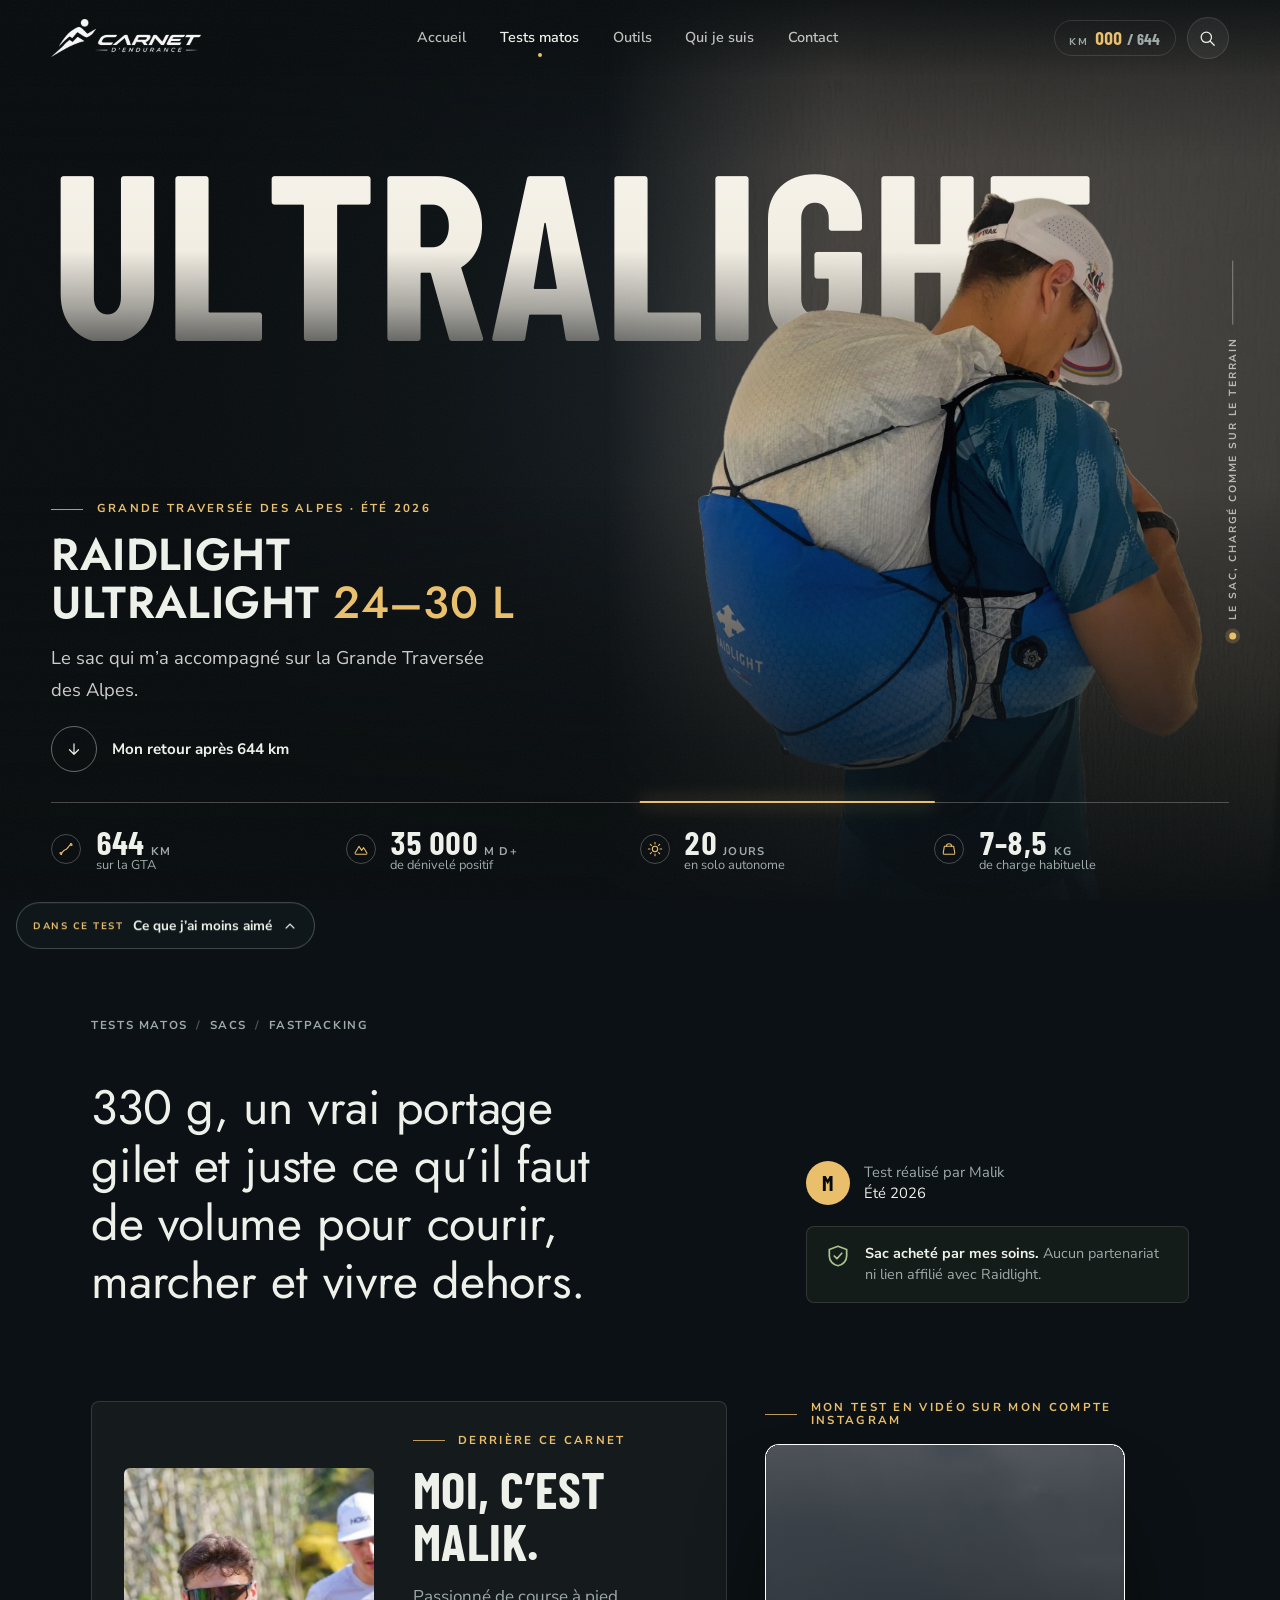
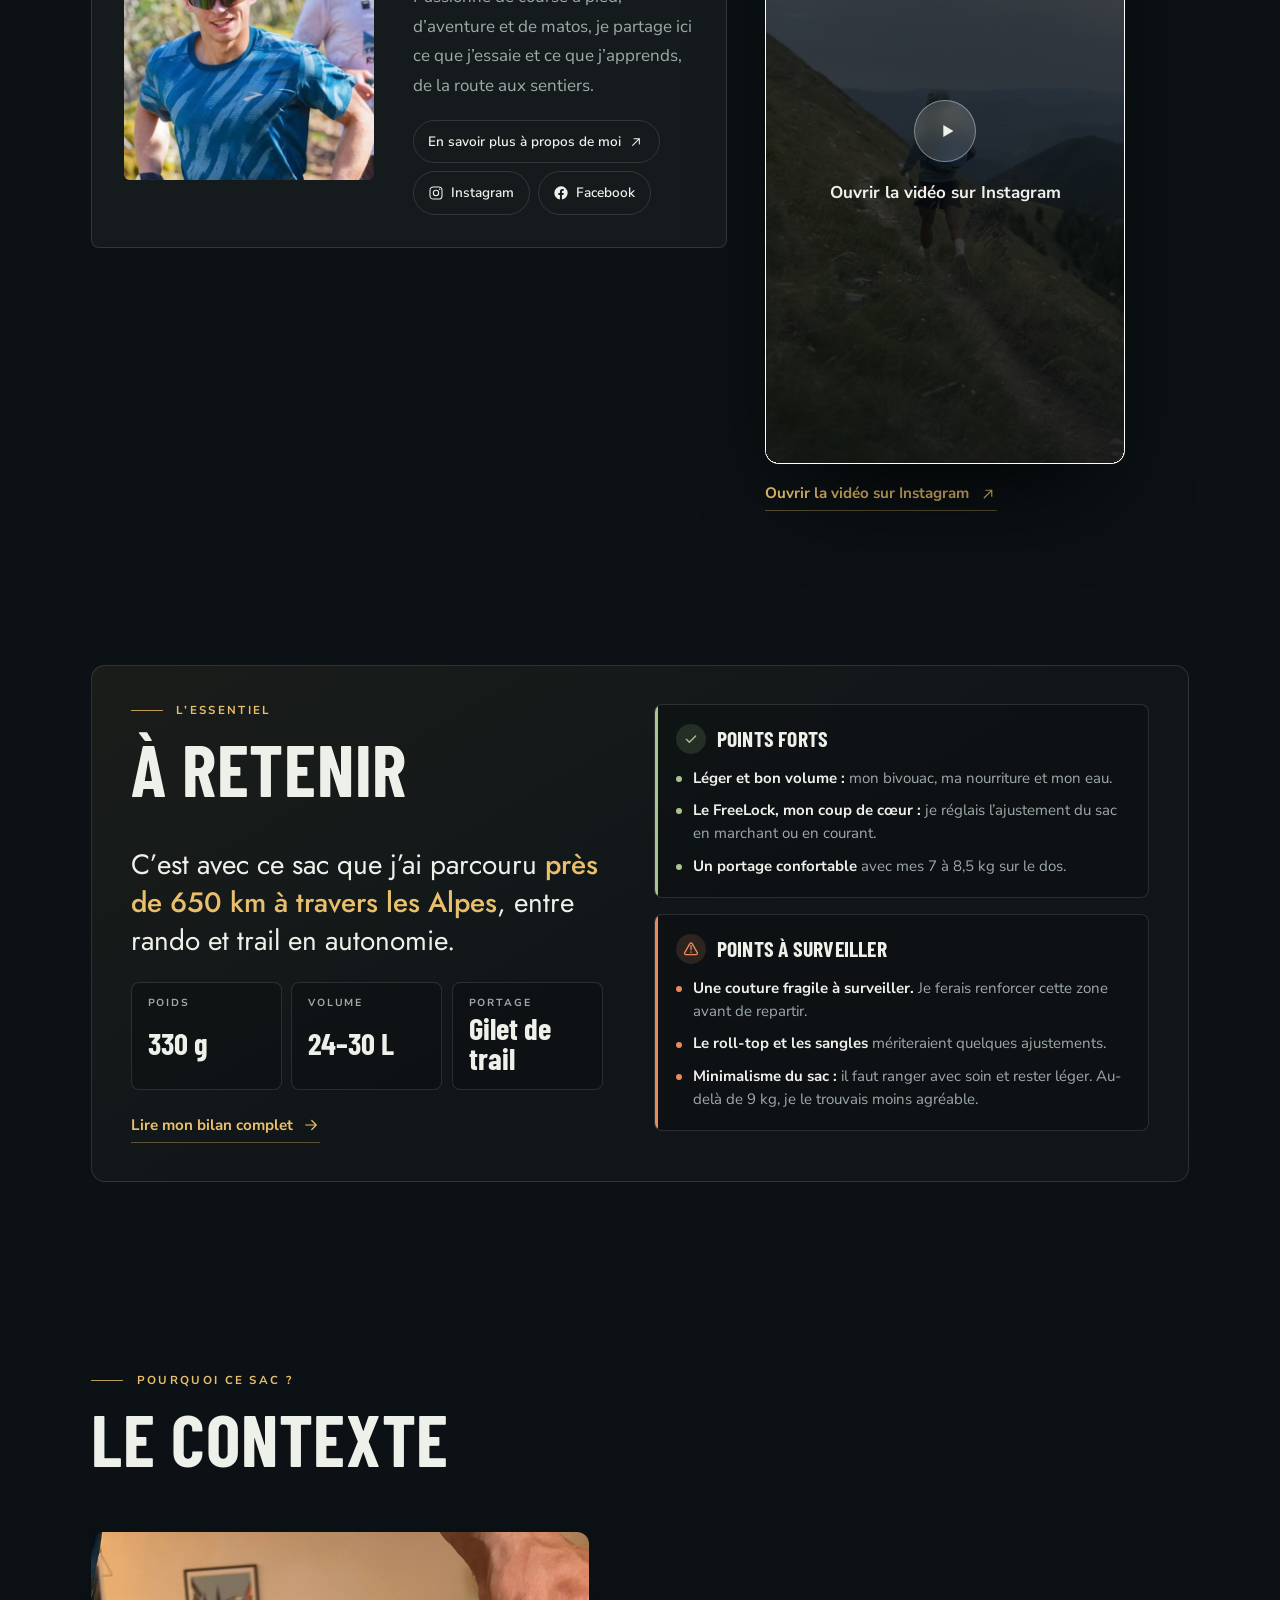
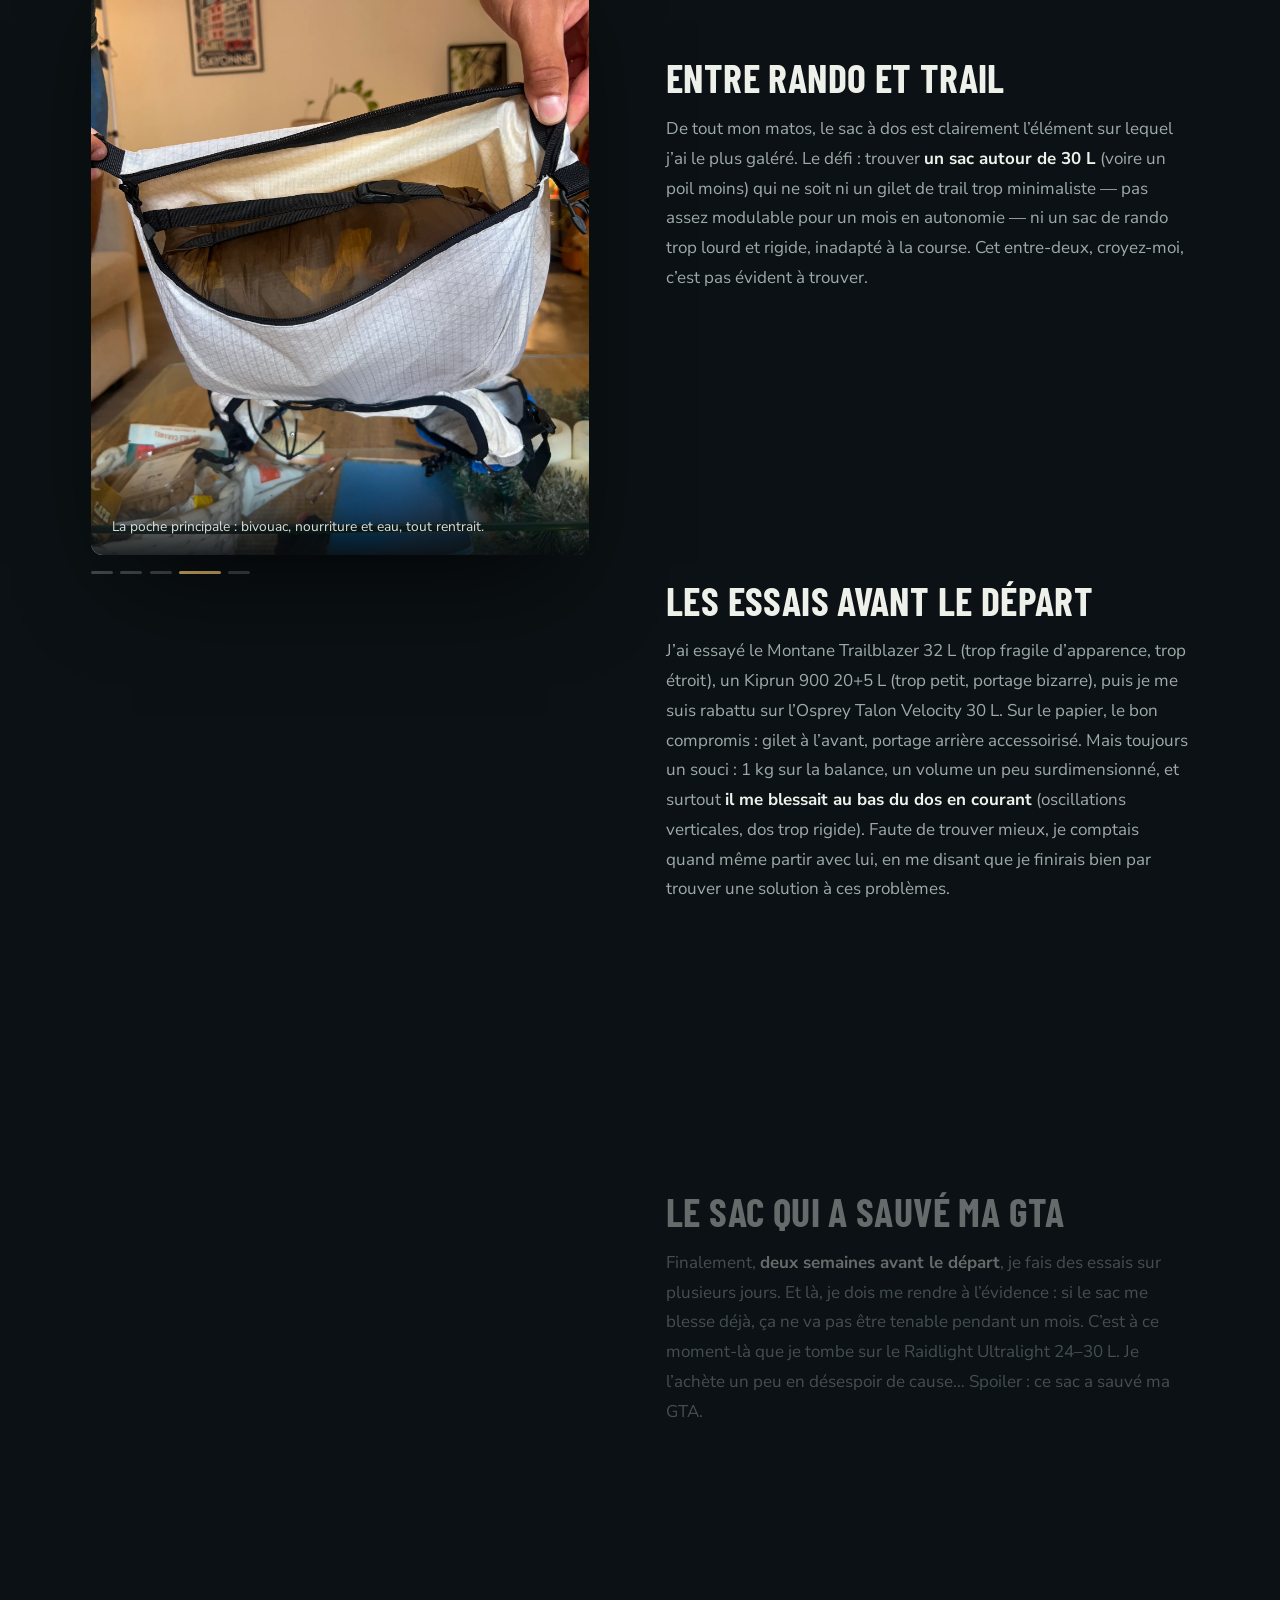
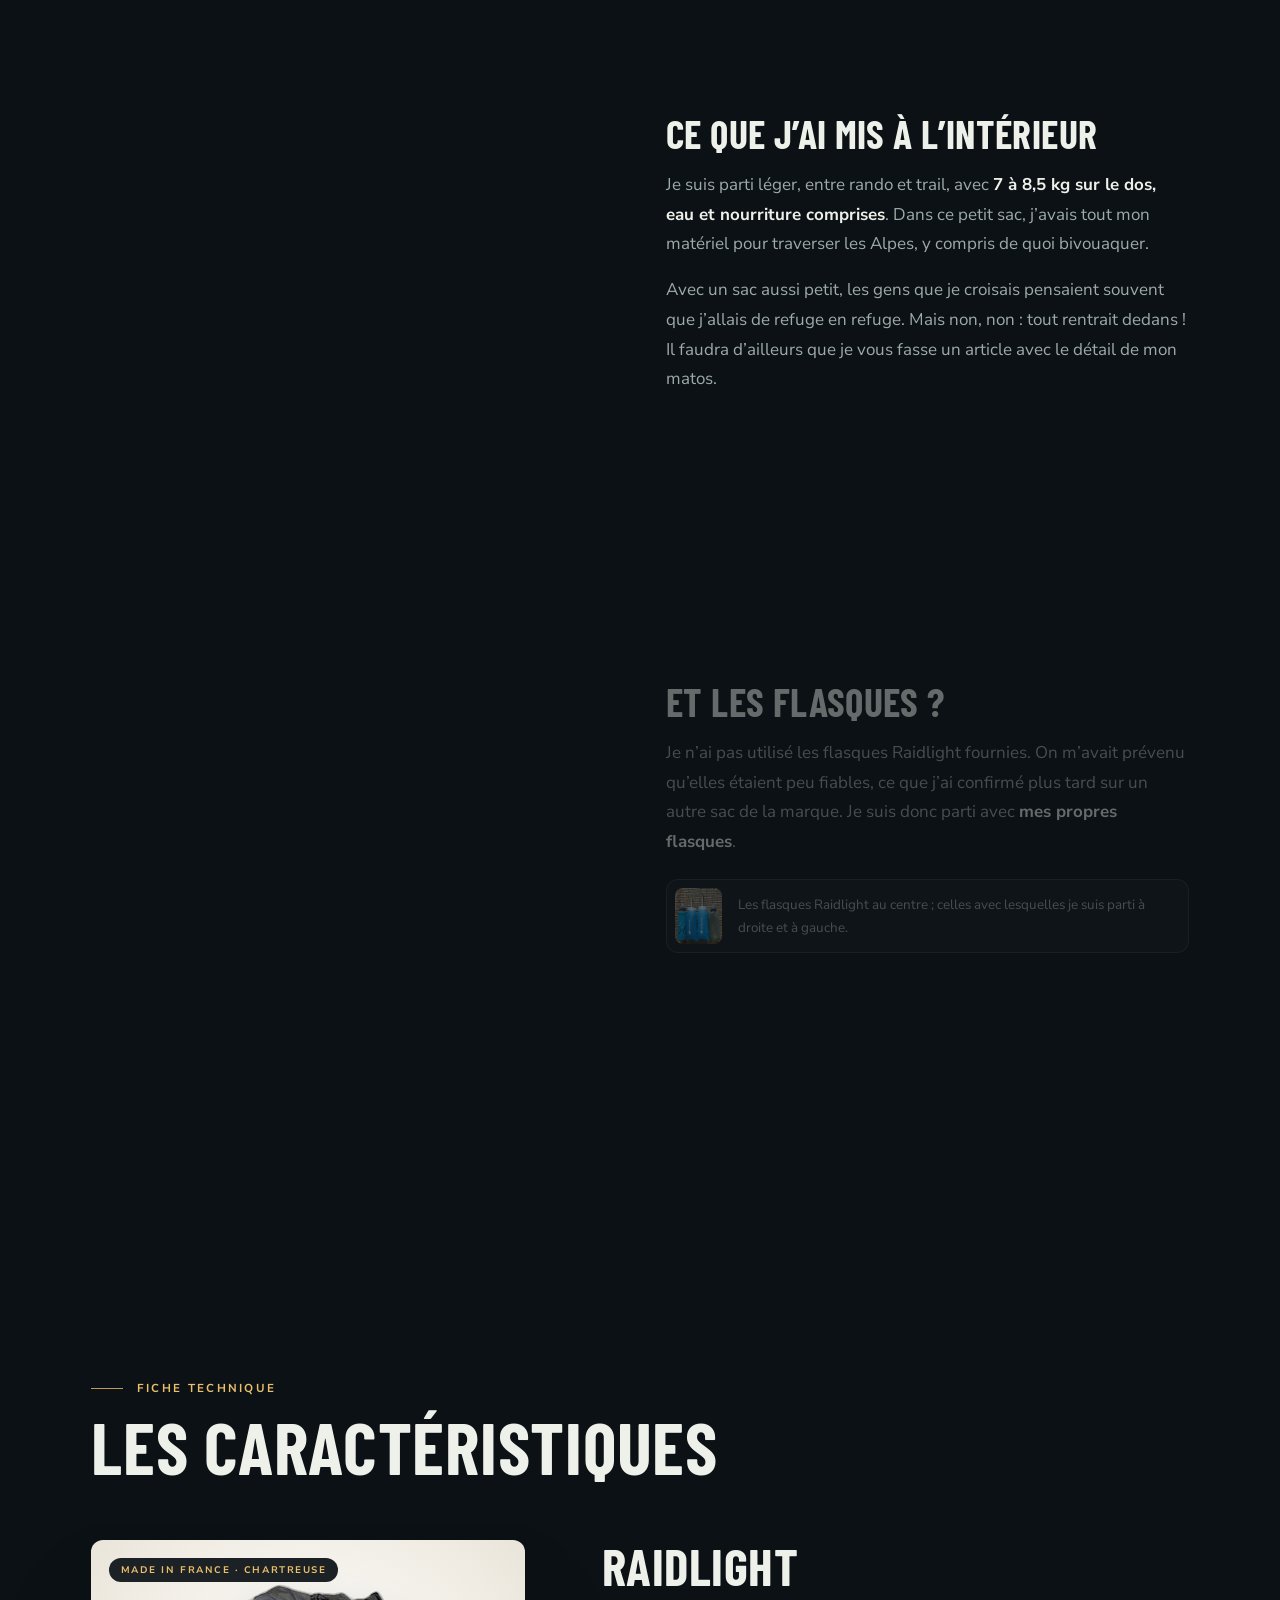
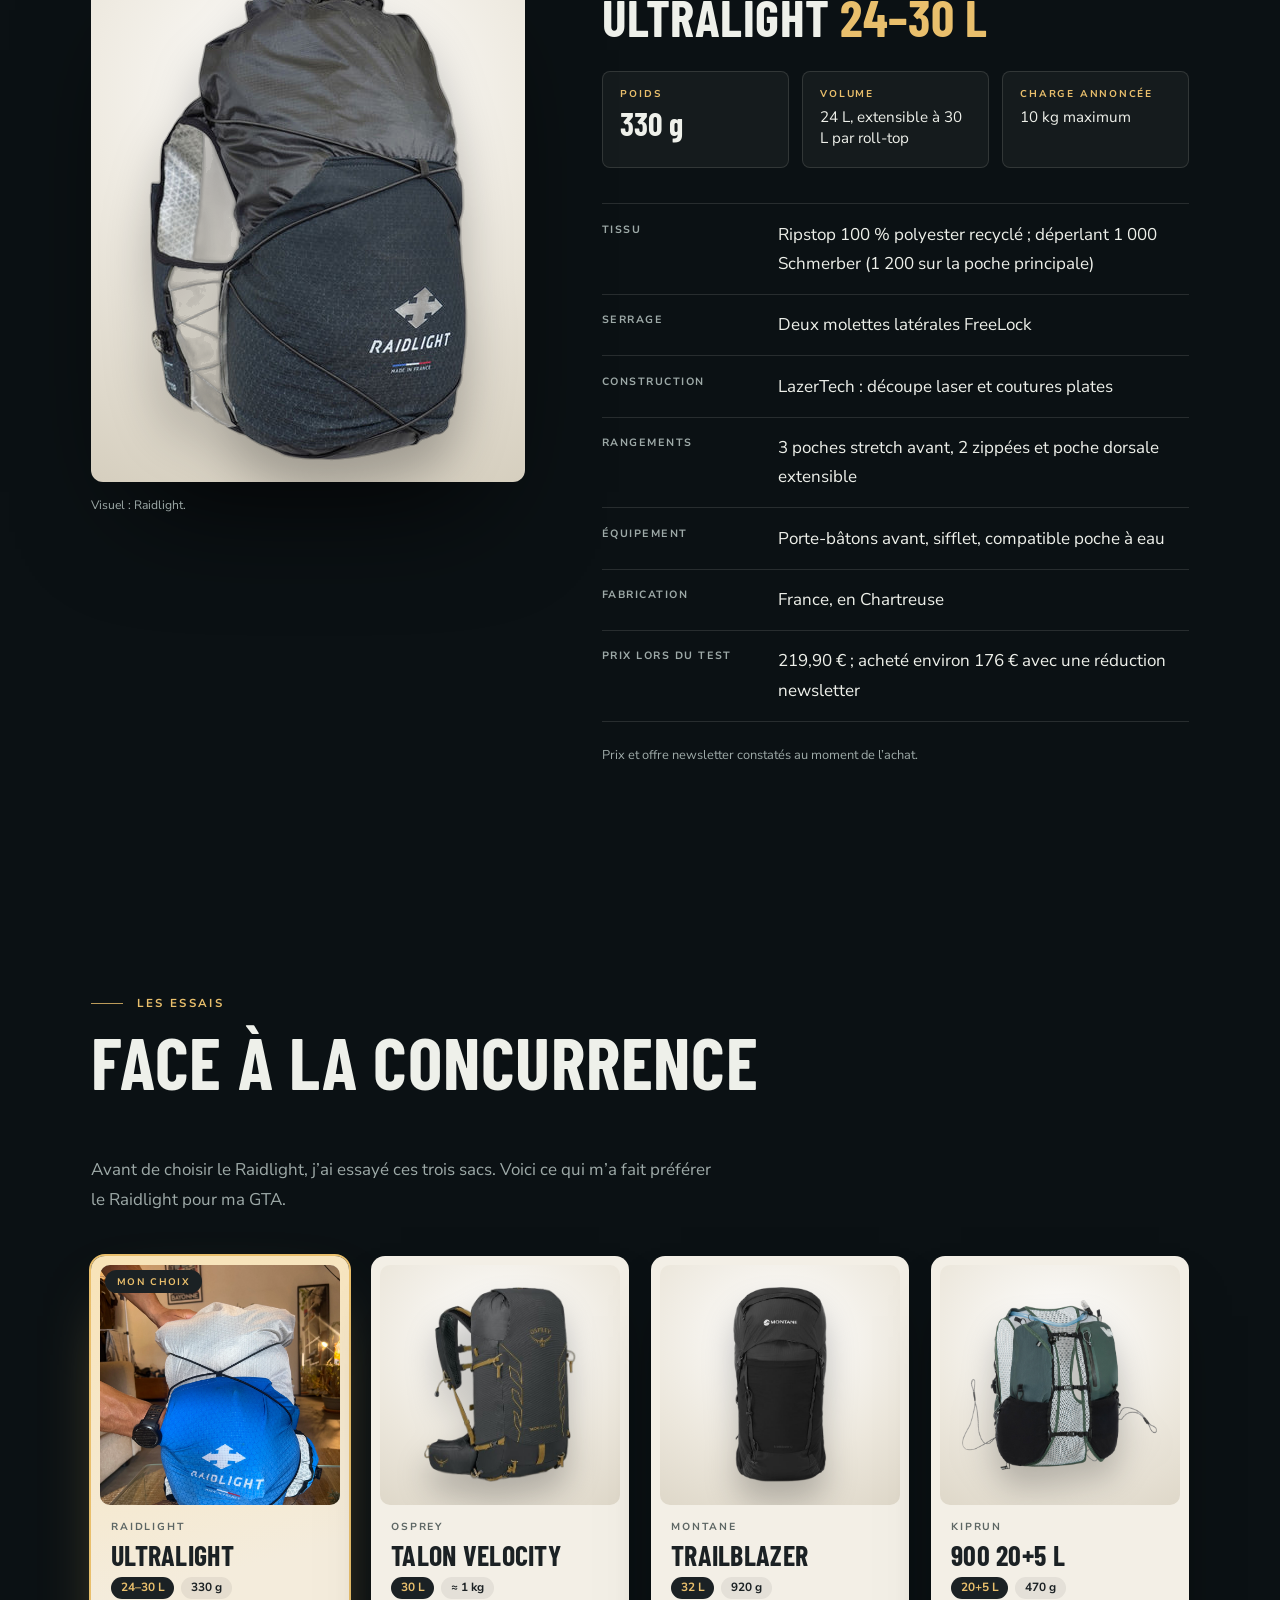
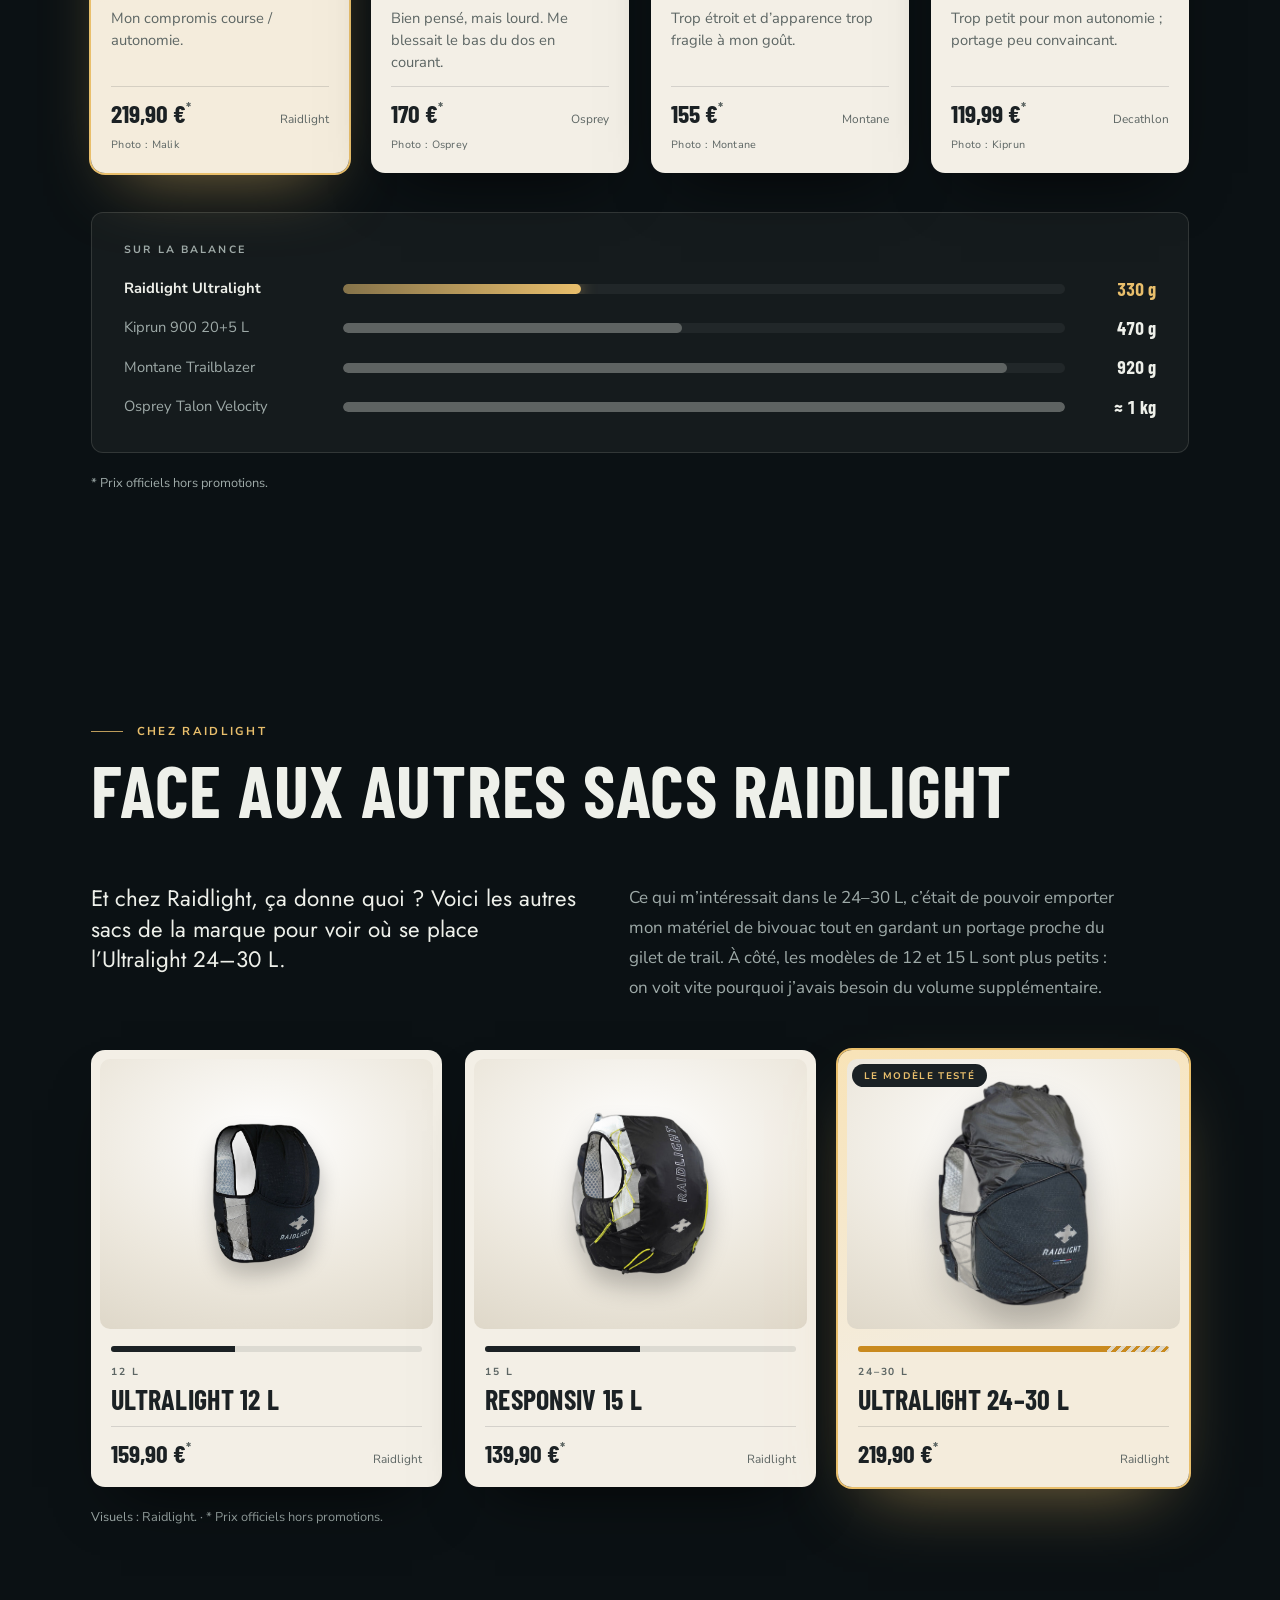
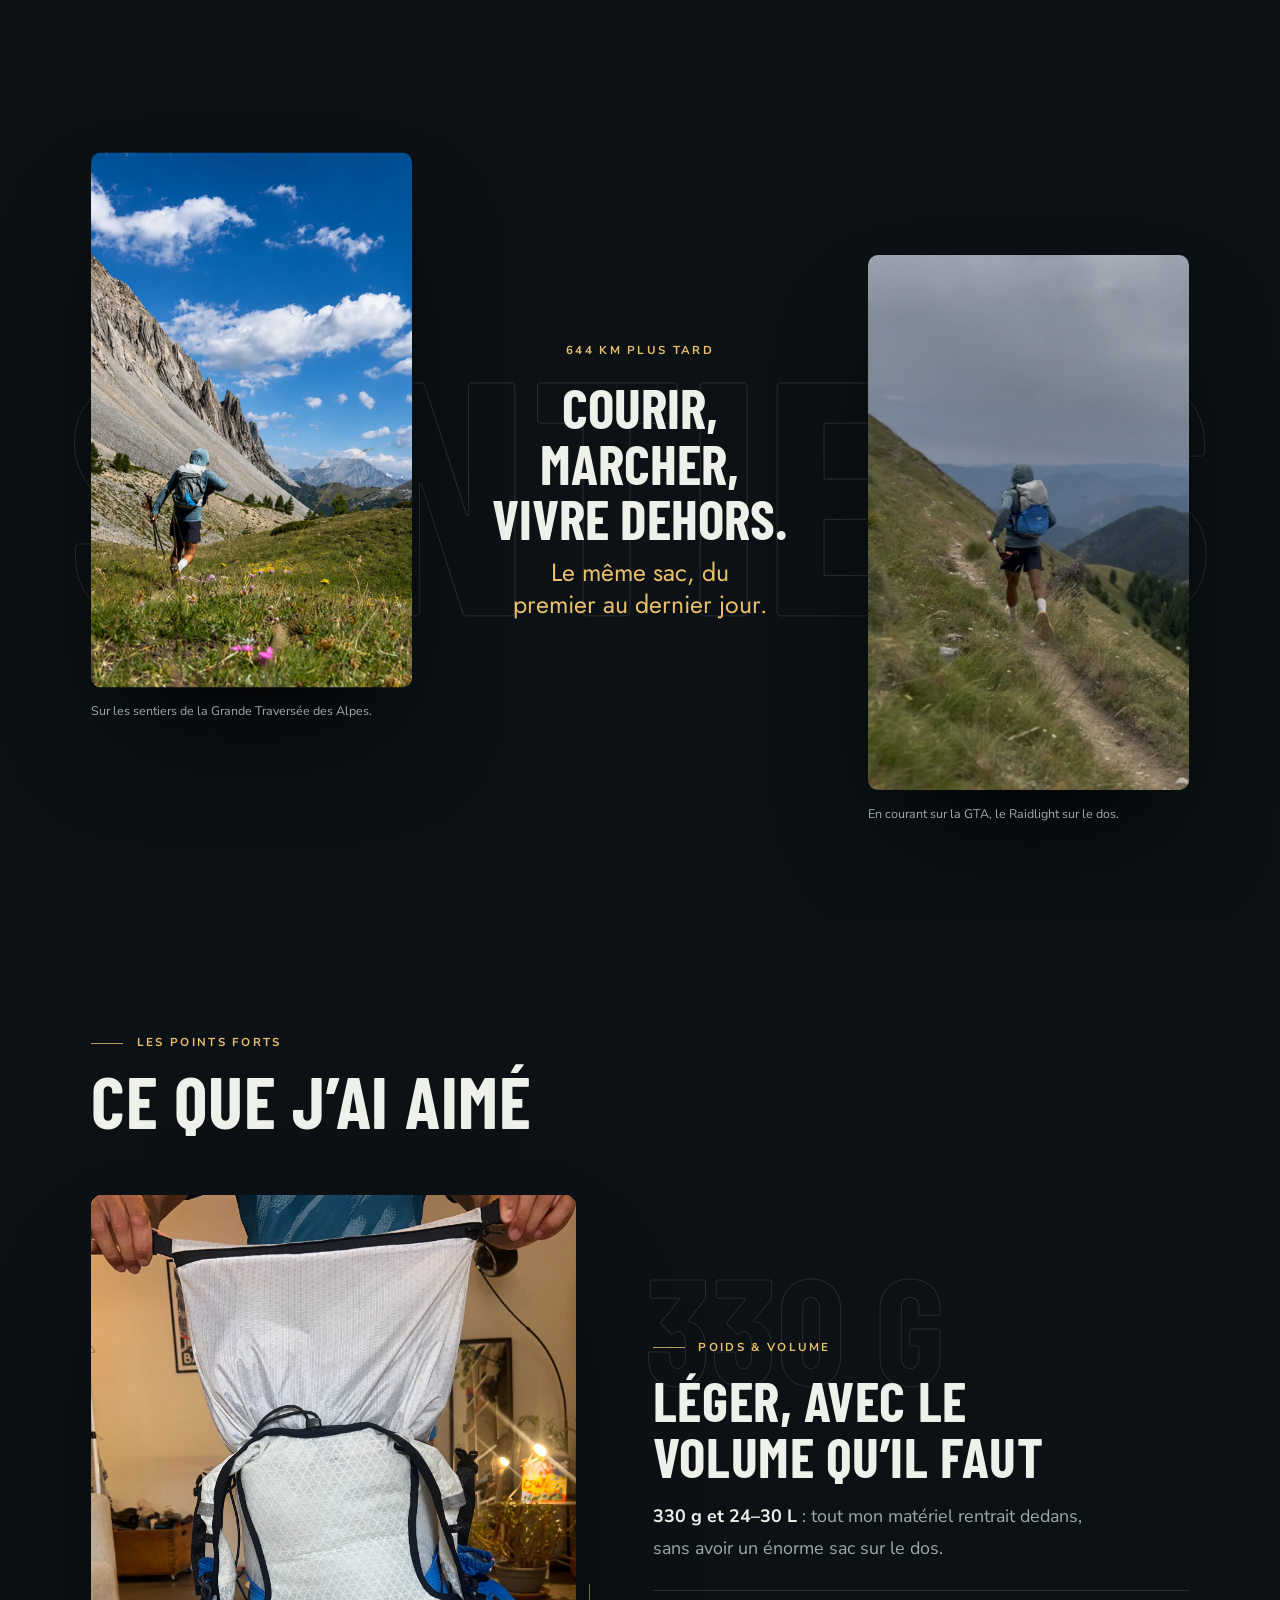
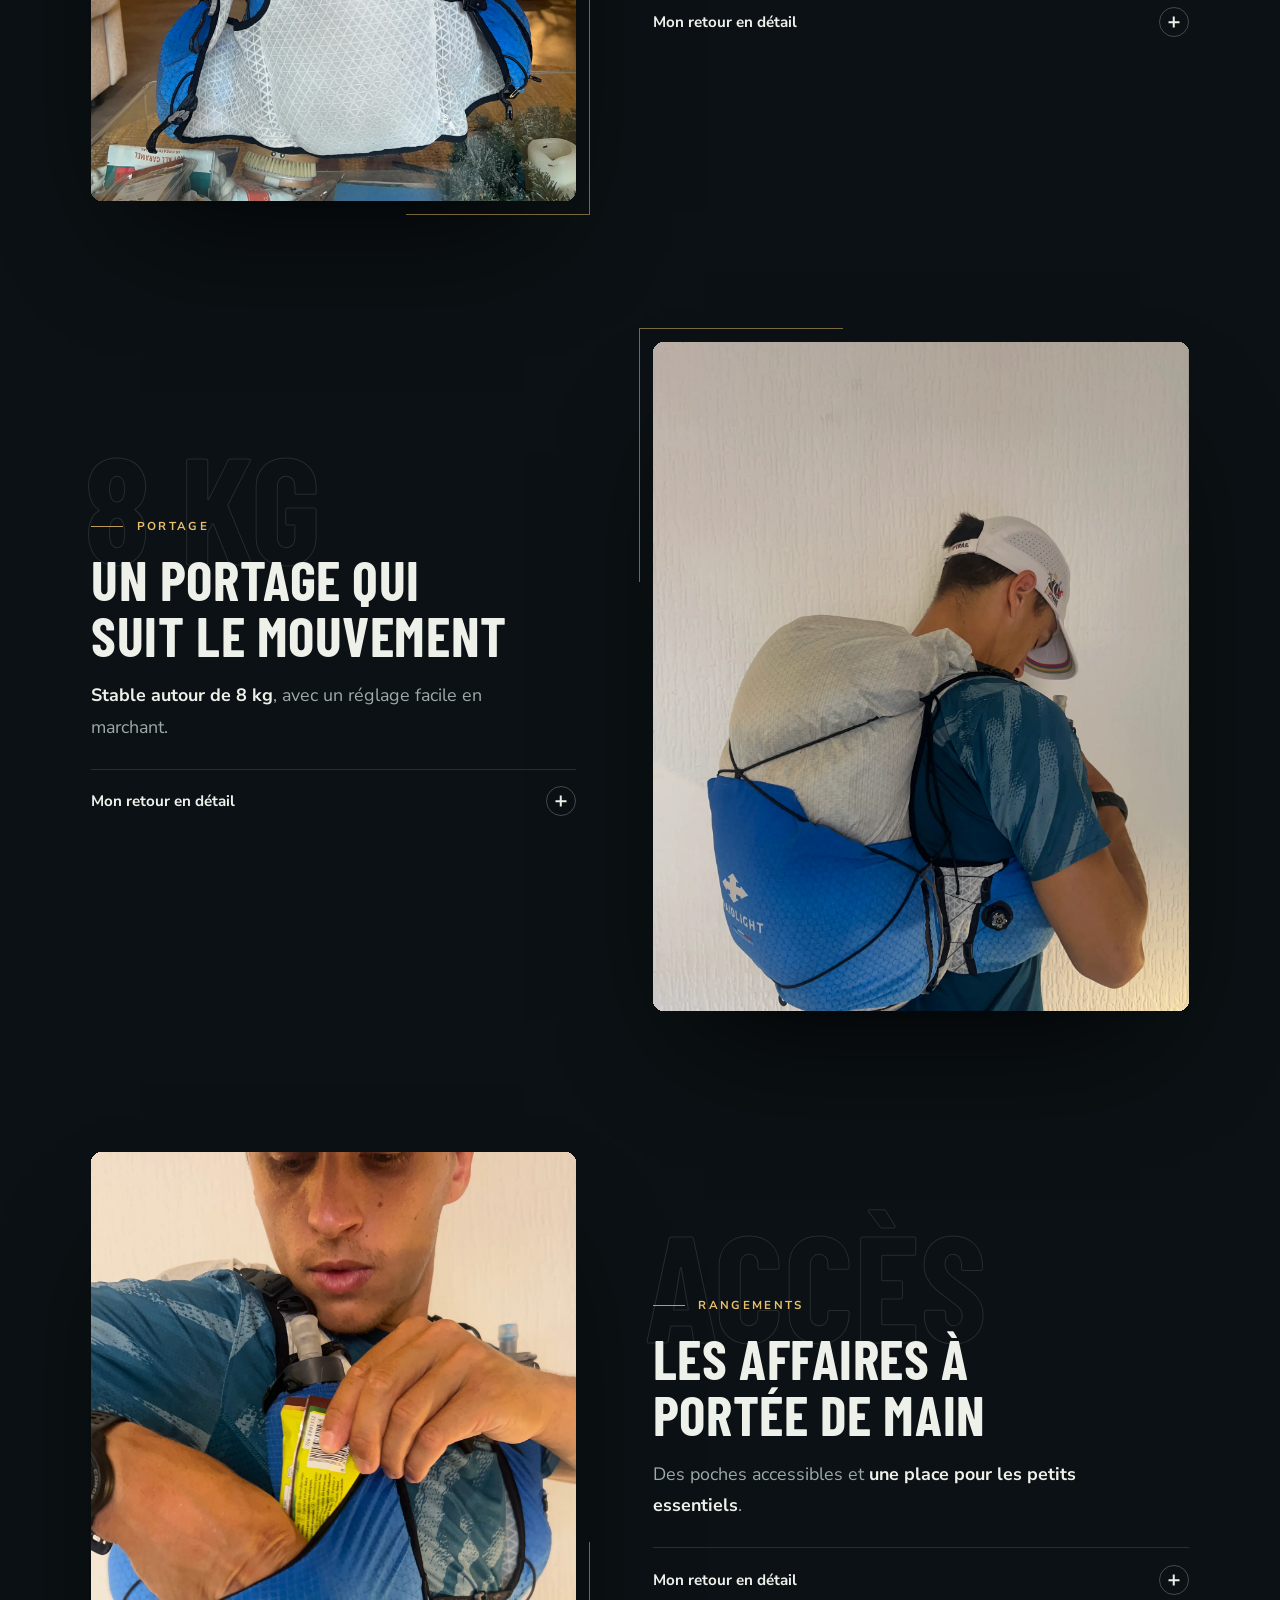
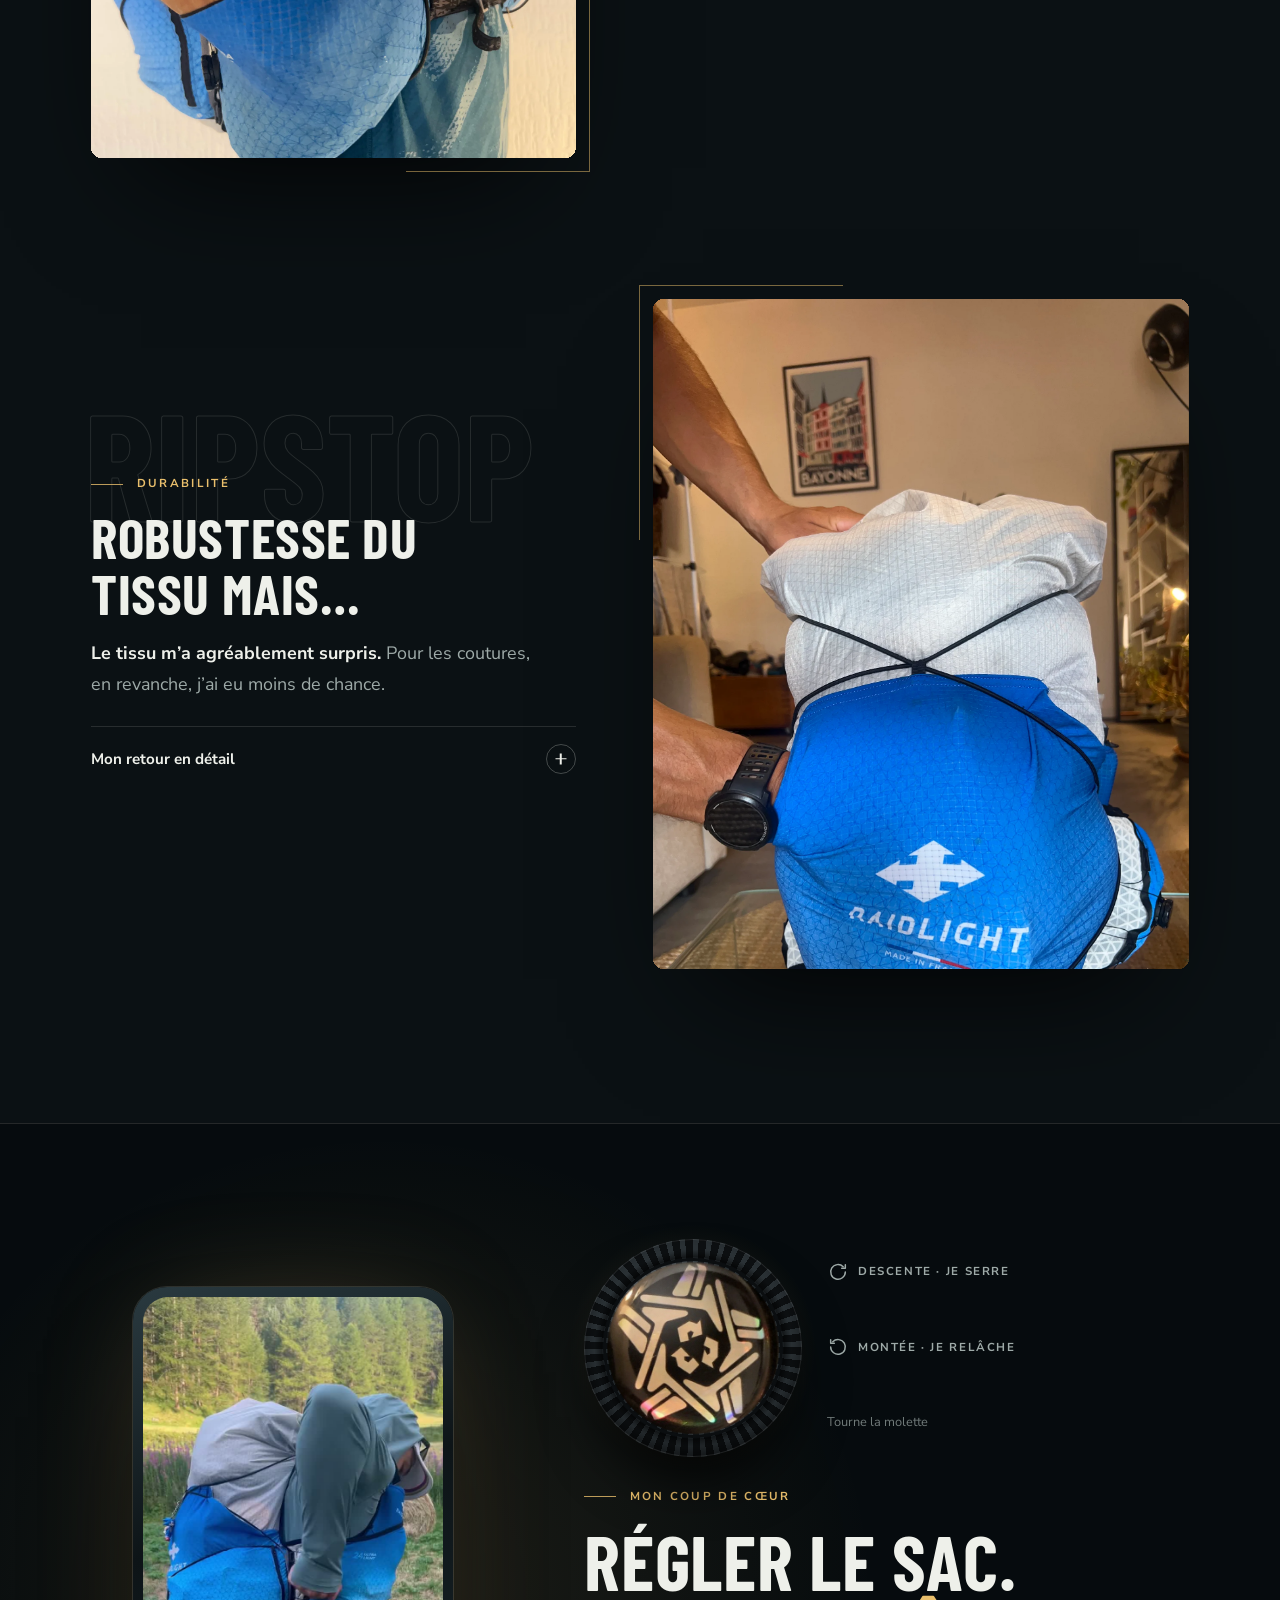
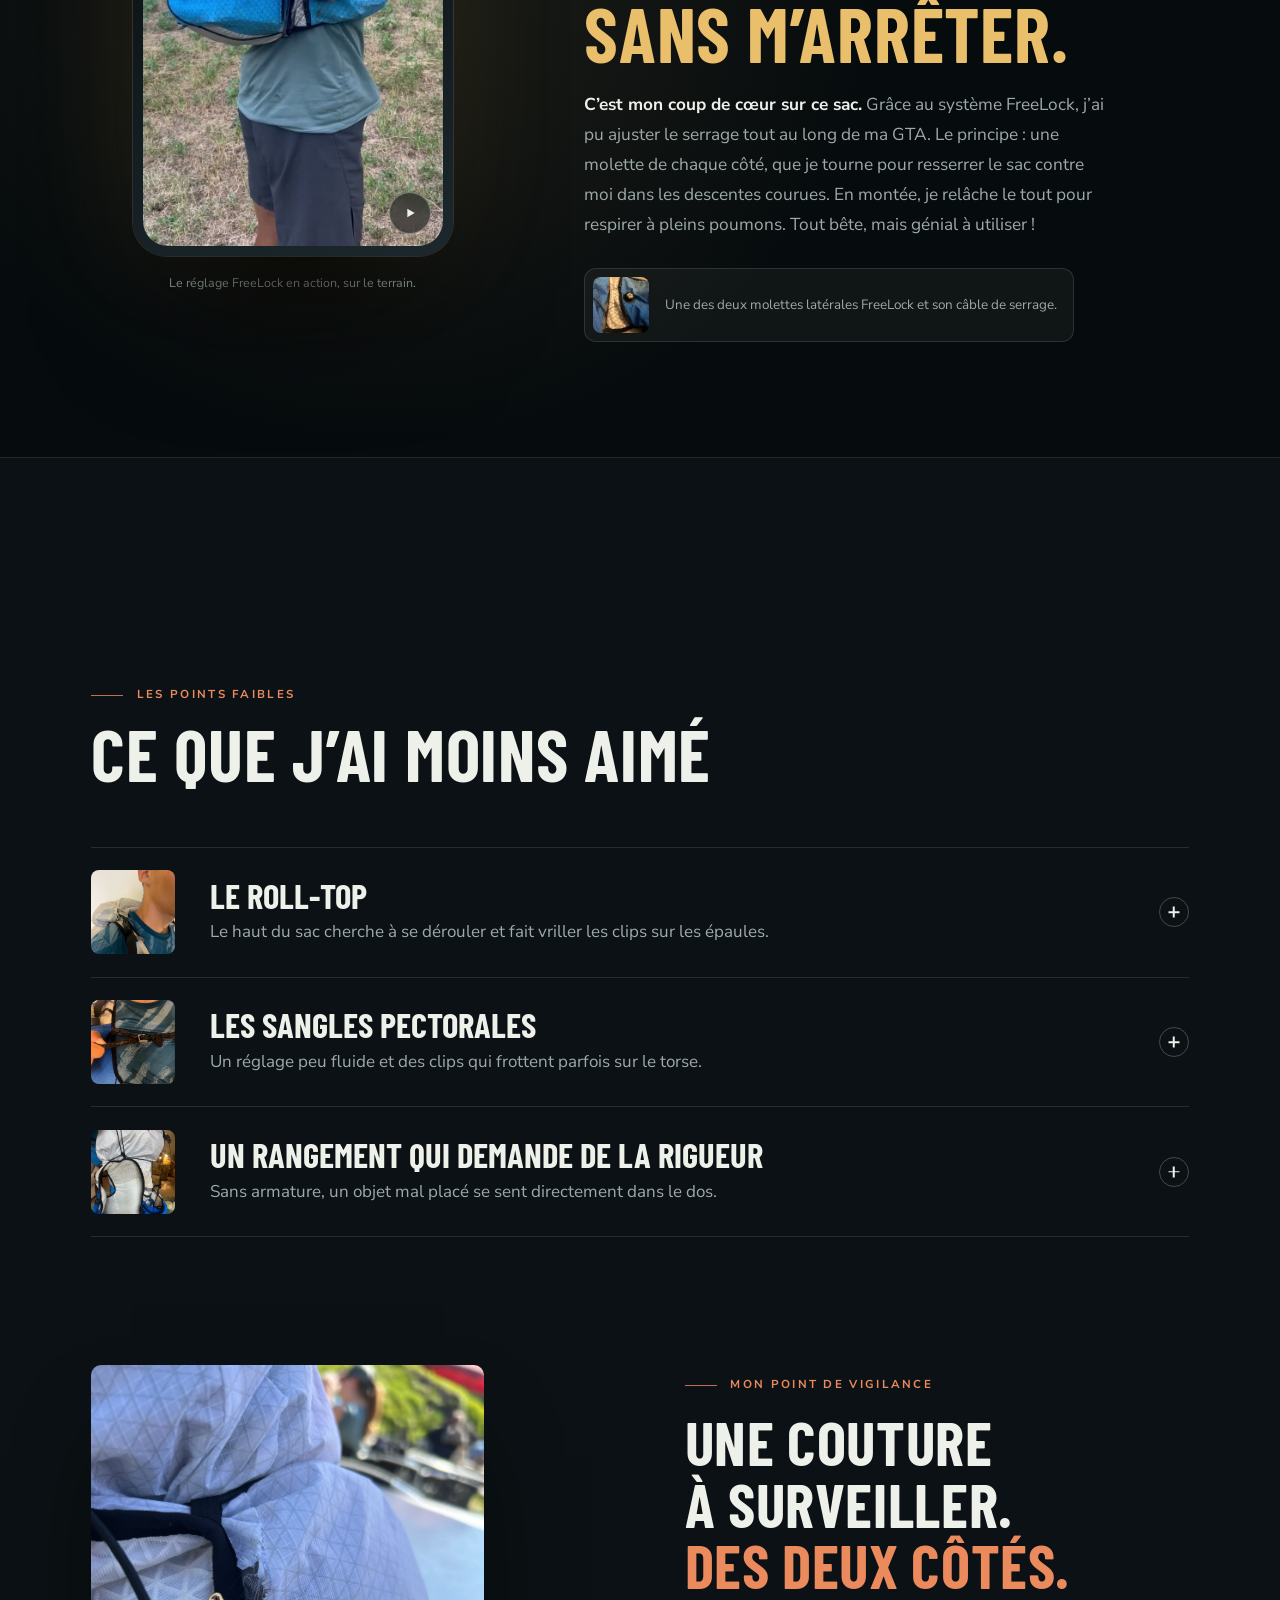
==== commit 73fef973: "Page Raidlight v2 : retours de Malik - Hero avec la photo d'origine (sujet détouré devant le titre g" ====
--- a/carnet-raidlight/index.html
+++ b/carnet-raidlight/index.html
@@ -9,7 +9,7 @@
 <meta name="theme-color" content="#0b1114">
 <link rel="preconnect" href="https://fonts.googleapis.com">
 <link rel="preconnect" href="https://fonts.gstatic.com" crossorigin>
-<link rel="stylesheet" href="https://fonts.googleapis.com/css2?family=Big+Shoulders+Display:wght@500;700;900&family=Instrument+Sans:ital,wght@0,400;0,500;0,600;1,400&family=Instrument+Serif:ital@0;1&family=JetBrains+Mono:wght@400;500&display=swap">
+<link rel="stylesheet" href="https://fonts.googleapis.com/css2?family=Barlow+Condensed:wght@500;600;700&family=Jost:wght@400;500;600&family=Nunito+Sans:ital,wght@0,400;0,600;0,700;1,400&display=swap">
 <link rel="stylesheet" href="style.css">
 </head>
 <body>
@@ -55,18 +55,18 @@
 <main>
 
 <!-- ============ HERO ============ -->
-<section class="hero" id="haut" aria-labelledby="hero-title">
+<section class="hero" id="haut" aria-labelledby="hero-title" data-bg="#0b1114">
   <div class="hero-stage" id="hero-stage">
-    <img class="hero-layer hero-bg" src="assets/IMG_5091.webp" alt="" width="1800" height="2400" fetchpriority="high">
-    <p class="hero-word" id="hero-word" aria-hidden="true"><span class="w-row w-row-1">Ultra</span><span class="w-row w-row-2">light</span></p>
-    <img class="hero-layer hero-fg" src="assets/hero-fg.webp" alt="" width="1800" height="2400">
+    <img class="hero-bg" src="assets/IMG_6232.webp" alt="" width="1800" height="2400" fetchpriority="high">
+    <img class="hero-fg" src="assets/hero6232-fg.webp" alt="Malik porte le Raidlight Ultralight 24–30 L chargé, vu de profil" width="1800" height="2400">
   </div>
+  <p class="hero-word" id="hero-word" aria-hidden="true"><span class="w-row">Ultra</span><span class="w-row">light</span></p>
   <div class="hero-scrim" aria-hidden="true"></div>
 
   <div class="hero-content wrap">
     <div class="hero-copy">
       <p class="eyebrow">Grande Traversée des Alpes · Été 2026</p>
-      <h1 id="hero-title" class="hero-h1">Raidlight Ultralight <em>24–30 L</em></h1>
+      <h1 id="hero-title" class="hero-h1">Raidlight Ultralight <span>24–30 L</span></h1>
       <p class="hero-intro">Le sac qui m’a accompagné sur la Grande Traversée des Alpes.</p>
       <a class="read-cta" href="#article">
         <span class="read-ring" aria-hidden="true"><svg viewBox="0 0 24 24"><path d="M12 5v14M6 13l6 6 6-6"/></svg></span>
@@ -74,7 +74,7 @@
       </a>
     </div>
   </div>
-  <p class="hero-photo-label"><span class="pin-dot" aria-hidden="true"></span>Jour 1 · Face au mont Blanc, au loin</p>
+  <p class="hero-photo-label"><span class="pin-dot" aria-hidden="true"></span>Le sac, chargé comme sur le terrain</p>
 
   <div class="hero-stats wrap" role="list">
     <div class="stat" role="listitem">
@@ -98,7 +98,7 @@
 </section>
 
 <!-- ============ PROLOGUE ============ -->
-<section class="prologue" aria-label="Présentation du test">
+<section class="prologue" aria-label="Présentation du test" data-bg="#0b1114">
   <div class="wrap prologue-grid">
     <p class="crumbs"><span>Tests matos</span><span>Sacs</span><span>Fastpacking</span></p>
     <p class="intro-mobile">Le sac qui m’a accompagné sur la Grande Traversée des Alpes.</p>
@@ -108,27 +108,6 @@
       <p class="purchase-note"><svg viewBox="0 0 24 24" aria-hidden="true"><path d="M12 3 4 6v6c0 4.5 3.4 8.3 8 9 4.6-.7 8-4.5 8-9V6z"/><path d="m8.5 12 2.5 2.5 4.5-5"/></svg><span><strong>Sac acheté par mes soins.</strong> Aucun partenariat ni lien affilié avec Raidlight.</span></p>
     </div>
   </div>
-
-  <figure class="ridge wrap" aria-label="Ma traversée, du premier jour à Nice">
-    <svg class="ridge-svg" id="ridge-svg" viewBox="0 0 1200 220" preserveAspectRatio="none" aria-hidden="true">
-      <defs>
-        <linearGradient id="ridge-fill" x1="0" y1="0" x2="0" y2="1">
-          <stop offset="0" stop-color="currentColor" stop-opacity=".18"/>
-          <stop offset="1" stop-color="currentColor" stop-opacity="0"/>
-        </linearGradient>
-      </defs>
-      <path id="ridge-area" fill="url(#ridge-fill)" d=""/>
-      <path id="ridge-line" class="ridge-line" d=""/>
-      <circle id="ridge-walker" class="ridge-walker" r="5" cx="0" cy="0"/>
-    </svg>
-    <ol class="ridge-marks">
-      <li style="--at:0"><span>J1</span>Dent d’Oche, face au mont Blanc</li>
-      <li class="is-left" style="--at:.15"><span>J3</span>Lac d’Anterne, la couture recousue</li>
-      <li style="--at:.5"><span>Mi-parcours</span>Vanoise, entre marche et course</li>
-      <li style="--at:.985"><span>J20</span>Nice, face à la mer</li>
-    </ol>
-    <figcaption>Profil stylisé de ma Grande Traversée des Alpes · 644 km · 35 000 m D+</figcaption>
-  </figure>
 
   <div class="wrap author-band">
     <div class="author-card">
@@ -146,15 +125,17 @@
         </div>
       </div>
     </div>
-    <a class="reel-card" id="video" href="https://www.instagram.com/reel/Db53pSxCv9O/" target="_blank" rel="noopener noreferrer">
-      <img src="assets/gta-course.webp" alt="" loading="lazy" width="900" height="1600">
-      <span class="reel-play" aria-hidden="true"><svg viewBox="0 0 24 24"><path d="M8 5.5v13l11-6.5z"/></svg></span>
-      <span class="reel-copy">
-        <span class="eyebrow">Mon test en vidéo</span>
-        <strong>Le Raidlight sur le terrain, en reel sur mon compte Instagram</strong>
-        <span class="reel-link">Ouvrir la vidéo sur Instagram <svg viewBox="0 0 24 24" aria-hidden="true"><path d="M7 17 17 7M9 7h8v8"/></svg></span>
-      </span>
-    </a>
+    <div class="reel" id="video">
+      <p class="eyebrow">Mon test en vidéo sur mon compte Instagram</p>
+      <div class="reel-frame">
+        <a class="reel-fallback" href="https://www.instagram.com/reel/Db53pSxCv9O/" target="_blank" rel="noopener noreferrer">
+          <span class="reel-play" aria-hidden="true"><svg viewBox="0 0 24 24"><path d="M8 5.5v13l11-6.5z"/></svg></span>
+          <span>Ouvrir la vidéo sur Instagram</span>
+        </a>
+        <iframe src="https://www.instagram.com/reel/Db53pSxCv9O/embed/" title="Mon test du Raidlight Ultralight en vidéo sur Instagram" loading="lazy" allowtransparency="true" allow="encrypted-media; picture-in-picture; clipboard-write"></iframe>
+      </div>
+      <a class="text-link reel-link" href="https://www.instagram.com/reel/Db53pSxCv9O/" target="_blank" rel="noopener noreferrer">Ouvrir la vidéo sur Instagram <svg viewBox="0 0 24 24" aria-hidden="true"><path d="M7 17 17 7M9 7h8v8"/></svg></a>
+    </div>
   </div>
 </section>
 
@@ -164,70 +145,70 @@
   <nav class="toc-rail" id="toc-rail" aria-label="Dans ce test">
     <p class="toc-title">Dans ce test</p>
     <ol>
-      <li><a href="#resume"><span>01</span>À retenir</a></li>
-      <li><a href="#contexte"><span>02</span>Le contexte</a></li>
-      <li><a href="#caracteristiques"><span>03</span>Caractéristiques</a></li>
-      <li><a href="#comparaison"><span>04</span>Concurrence</a></li>
-      <li><a href="#gamme-raidlight"><span>05</span>Gamme Raidlight</a></li>
-      <li><a href="#aime"><span>06</span>Ce que j’ai aimé</a></li>
-      <li><a href="#limites"><span>07</span>Moins aimé</a></li>
-      <li><a href="#ameliorations"><span>08</span>Améliorations</a></li>
-      <li><a href="#pour-qui"><span>09</span>Pour qui ?</a></li>
-      <li><a href="#bilan"><span>10</span>Le bilan</a></li>
-      <li><a href="#a-tester"><span>11</span>À tester</a></li>
-      <li><a href="#galerie"><span>12</span>Carnet photo</a></li>
+      <li><a href="#resume">À retenir</a></li>
+      <li><a href="#contexte">Le contexte</a></li>
+      <li><a href="#caracteristiques">Les caractéristiques</a></li>
+      <li><a href="#comparaison">Face à la concurrence</a></li>
+      <li><a href="#gamme-raidlight">La gamme Raidlight</a></li>
+      <li><a href="#aime">Ce que j’ai aimé</a></li>
+      <li><a href="#limites">Ce que j’ai moins aimé</a></li>
+      <li><a href="#ameliorations">Mes pistes d’amélioration</a></li>
+      <li><a href="#pour-qui">Pour qui ?</a></li>
+      <li><a href="#bilan">Le bilan</a></li>
+      <li><a href="#a-tester">Les sacs à tester</a></li>
+      <li><a href="#galerie">Le carnet photo</a></li>
     </ol>
   </nav>
 
   <button class="toc-pill" id="toc-pill" type="button" aria-expanded="false" aria-controls="toc-sheet">
-    <span class="toc-pill-num" id="toc-pill-num">01</span><span id="toc-pill-label">Dans ce test</span>
+    <span class="toc-pill-kicker">Dans ce test</span><span id="toc-pill-label">À retenir</span>
     <svg viewBox="0 0 24 24" aria-hidden="true"><path d="m6 15 6-6 6 6"/></svg>
   </button>
   <div class="toc-sheet" id="toc-sheet" hidden></div>
 
-  <!-- 01 RESUME -->
-  <section class="chapter resume" id="resume" data-title="À retenir">
+  <!-- RESUME -->
+  <section class="chapter resume" id="resume" data-title="À retenir" data-bg="#0b1114">
+    <div class="wrap">
+      <div class="resume-card" data-reveal>
+        <div class="resume-main">
+          <header class="sec-head">
+            <p class="eyebrow">L’essentiel</p>
+            <h2>À retenir</h2>
+          </header>
+          <p class="lead-statement">C’est avec ce sac que j’ai parcouru <strong>près de 650 km à travers les Alpes</strong>, entre rando et trail en autonomie.</p>
+          <dl class="spec-trio">
+            <div><dt>Poids</dt><dd>330 g</dd></div>
+            <div><dt>Volume</dt><dd>24–30 L</dd></div>
+            <div><dt>Portage</dt><dd>Gilet de trail</dd></div>
+          </dl>
+          <a class="text-link" href="#bilan">Lire mon bilan complet <svg viewBox="0 0 24 24" aria-hidden="true"><path d="M5 12h14M13 6l6 6-6 6"/></svg></a>
+        </div>
+        <div class="resume-lists">
+          <div class="v-col v-pos">
+            <h3><span class="v-icon" aria-hidden="true"><svg viewBox="0 0 24 24"><path d="m5 12.5 4.5 4.5L19 7.5"/></svg></span>Points forts</h3>
+            <ul>
+              <li><strong>Léger et bon volume :</strong> mon bivouac, ma nourriture et mon eau.</li>
+              <li><strong>Le FreeLock, mon coup de cœur :</strong> je réglais l’ajustement du sac en marchant ou en courant.</li>
+              <li><strong>Un portage confortable</strong> avec mes 7 à 8,5 kg sur le dos.</li>
+            </ul>
+          </div>
+          <div class="v-col v-warn">
+            <h3><span class="v-icon" aria-hidden="true"><svg viewBox="0 0 24 24"><path d="M12 7v6M12 16.5v.5"/><path d="M10.3 3.9 2.6 17.5A2 2 0 0 0 4.3 20.5h15.4a2 2 0 0 0 1.7-3L13.7 3.9a2 2 0 0 0-3.4 0Z"/></svg></span>Points à surveiller</h3>
+            <ul>
+              <li><strong>Une couture fragile à surveiller.</strong> Je ferais renforcer cette zone avant de repartir.</li>
+              <li><strong>Le roll-top et les sangles</strong> mériteraient quelques ajustements.</li>
+              <li><strong>Minimalisme du sac :</strong> il faut ranger avec soin et rester léger. Au-delà de 9 kg, je le trouvais moins agréable.</li>
+            </ul>
+          </div>
+        </div>
+      </div>
+    </div>
+  </section>
+
+  <!-- CONTEXTE -->
+  <section class="chapter contexte" id="contexte" data-title="Le contexte" data-bg="#0d1913">
     <div class="wrap">
       <header class="sec-head">
-        <span class="sec-num" aria-hidden="true">01</span>
-        <p class="eyebrow">L’essentiel</p>
-        <h2>À retenir</h2>
-      </header>
-      <p class="lead-statement" data-reveal>C’est avec ce sac que j’ai parcouru <strong>près de 650 km à travers les Alpes</strong>, entre rando et trail en autonomie.</p>
-
-      <dl class="spec-trio">
-        <div data-reveal><dt>Poids</dt><dd><span class="big">330</span> g</dd></div>
-        <div data-reveal><dt>Volume</dt><dd><span class="big">24–30</span> L</dd></div>
-        <div data-reveal><dt>Portage</dt><dd><span class="big word">Gilet</span> de trail</dd></div>
-      </dl>
-
-      <div class="verdict-split">
-        <div class="v-col v-pos" data-reveal>
-          <h3><span class="v-icon" aria-hidden="true"><svg viewBox="0 0 24 24"><path d="m5 12.5 4.5 4.5L19 7.5"/></svg></span>Points forts</h3>
-          <ul>
-            <li><strong>Léger et bon volume :</strong> mon bivouac, ma nourriture et mon eau.</li>
-            <li><strong>Le FreeLock, mon coup de cœur :</strong> je réglais l’ajustement du sac en marchant ou en courant.</li>
-            <li><strong>Un portage confortable</strong> avec mes 7 à 8,5 kg sur le dos.</li>
-          </ul>
-        </div>
-        <div class="v-col v-warn" data-reveal>
-          <h3><span class="v-icon" aria-hidden="true"><svg viewBox="0 0 24 24"><path d="M12 7v6M12 16.5v.5"/><path d="M10.3 3.9 2.6 17.5A2 2 0 0 0 4.3 20.5h15.4a2 2 0 0 0 1.7-3L13.7 3.9a2 2 0 0 0-3.4 0Z"/></svg></span>Points à surveiller</h3>
-          <ul>
-            <li><strong>Une couture fragile à surveiller.</strong> Je ferais renforcer cette zone avant de repartir.</li>
-            <li><strong>Le roll-top et les sangles</strong> mériteraient quelques ajustements.</li>
-            <li><strong>Minimalisme du sac :</strong> il faut ranger avec soin et rester léger. Au-delà de 9 kg, je le trouvais moins agréable.</li>
-          </ul>
-        </div>
-      </div>
-      <a class="text-link" href="#bilan">Lire mon bilan complet <svg viewBox="0 0 24 24" aria-hidden="true"><path d="M5 12h14M13 6l6 6-6 6"/></svg></a>
-    </div>
-  </section>
-
-  <!-- 02 CONTEXTE -->
-  <section class="chapter contexte" id="contexte" data-title="Le contexte">
-    <div class="wrap">
-      <header class="sec-head">
-        <span class="sec-num" aria-hidden="true">02</span>
         <p class="eyebrow">Pourquoi ce sac ?</p>
         <h2>Le contexte</h2>
       </header>
@@ -235,28 +216,50 @@
       <div class="story">
         <div class="story-visual" aria-hidden="true">
           <div class="story-frame">
-            <img class="is-on" data-step="0" src="assets/gta-paysage.webp" alt="" loading="lazy">
-            <img data-step="1" src="assets/osprey-cut.webp" alt="" loading="lazy" class="plate">
-            <img data-step="2" src="assets/IMG_6232.webp" alt="" loading="lazy">
-            <img data-step="3" src="assets/IMG_6040.webp" alt="" loading="lazy">
-            <img data-step="4" src="assets/IMG_6261.webp" alt="" loading="lazy">
-          </div>
-          <p class="story-count"><span id="story-index">01</span> / 05</p>
+            <figure class="frame-item is-on" data-step="0">
+              <img src="assets/gta-course.webp" alt="" loading="lazy">
+              <figcaption>Ni gilet minimaliste, ni gros sac de rando : courir et marcher avec le même sac.</figcaption>
+            </figure>
+            <figure class="frame-item frame-trio" data-step="1">
+              <div class="trio">
+                <div><img src="assets/montane-cut.webp" alt="" width="278" height="578" loading="lazy"><span>Montane Trailblazer 32 L</span><small>Trop étroit</small></div>
+                <div><img src="assets/kiprun-cut.webp" alt="" width="1174" height="1024" loading="lazy"><span>Kiprun 900 20+5 L</span><small>Trop petit</small></div>
+                <div><img src="assets/osprey-cut.webp" alt="" width="349" height="448" loading="lazy"><span>Osprey Talon Velocity 30 L</span><small>1 kg, me blessait</small></div>
+              </div>
+            </figure>
+            <figure class="frame-item" data-step="2">
+              <img src="assets/IMG_6081.webp" alt="" loading="lazy">
+              <figcaption>Le Raidlight Ultralight 24–30 L, acheté deux semaines avant le départ.</figcaption>
+            </figure>
+            <figure class="frame-item" data-step="3">
+              <img src="assets/IMG_6040.webp" alt="" loading="lazy">
+              <figcaption>La poche principale : bivouac, nourriture et eau, tout rentrait.</figcaption>
+            </figure>
+            <figure class="frame-item" data-step="4">
+              <img src="assets/IMG_6261.webp" alt="" loading="lazy">
+              <figcaption>Les flasques Raidlight au centre ; les miennes à droite et à gauche.</figcaption>
+            </figure>
+          </div>
+          <div class="story-dots"><span class="is-on"></span><span></span><span></span><span></span><span></span></div>
         </div>
 
         <ol class="story-steps">
           <li class="story-step is-on" data-step="0">
-            <img class="story-inline" src="assets/gta-paysage.webp" alt="Sur les sentiers de la Grande Traversée des Alpes." loading="lazy">
+            <img class="story-inline" src="assets/gta-course.webp" alt="En courant sur la GTA, le Raidlight sur le dos." loading="lazy">
             <h3>Entre rando et trail</h3>
             <p>De tout mon matos, le sac à dos est clairement l’élément sur lequel j’ai le plus galéré. Le défi : trouver <strong>un sac autour de 30 L</strong> (voire un poil moins) qui ne soit ni un gilet de trail trop minimaliste — pas assez modulable pour un mois en autonomie — ni un sac de rando trop lourd et rigide, inadapté à la course. Cet entre-deux, croyez-moi, c’est pas évident à trouver.</p>
           </li>
           <li class="story-step" data-step="1">
-            <img class="story-inline plate" src="assets/osprey-cut.webp" alt="Osprey Talon Velocity" loading="lazy">
+            <div class="story-inline trio">
+              <div><img src="assets/montane-cut.webp" alt="Montane Trailblazer 32 L" width="278" height="578" loading="lazy"><span>Montane</span></div>
+              <div><img src="assets/kiprun-cut.webp" alt="Kiprun 900 20+5 L" width="1174" height="1024" loading="lazy"><span>Kiprun</span></div>
+              <div><img src="assets/osprey-cut.webp" alt="Osprey Talon Velocity 30 L" width="349" height="448" loading="lazy"><span>Osprey</span></div>
+            </div>
             <h3>Les essais avant le départ</h3>
             <p>J’ai essayé le Montane Trailblazer 32 L (trop fragile d’apparence, trop étroit), un Kiprun 900 20+5 L (trop petit, portage bizarre), puis je me suis rabattu sur l’Osprey Talon Velocity 30 L. Sur le papier, le bon compromis : gilet à l’avant, portage arrière accessoirisé. Mais toujours un souci : 1 kg sur la balance, un volume un peu surdimensionné, et surtout <strong>il me blessait au bas du dos en courant</strong> (oscillations verticales, dos trop rigide). Faute de trouver mieux, je comptais quand même partir avec lui, en me disant que je finirais bien par trouver une solution à ces problèmes.</p>
           </li>
           <li class="story-step" data-step="2">
-            <img class="story-inline" src="assets/IMG_6232.webp" alt="Le sac chargé, vu de profil" loading="lazy">
+            <img class="story-inline" src="assets/IMG_6081.webp" alt="Le Raidlight Ultralight 24–30 L" loading="lazy">
             <h3>Le sac qui a sauvé ma GTA</h3>
             <p>Finalement, <strong>deux semaines avant le départ</strong>, je fais des essais sur plusieurs jours. Et là, je dois me rendre à l’évidence : si le sac me blesse déjà, ça ne va pas être tenable pendant un mois. C’est à ce moment-là que je tombe sur le Raidlight Ultralight 24–30 L. Je l’achète un peu en désespoir de cause… Spoiler : ce sac a sauvé ma GTA.</p>
           </li>
@@ -279,11 +282,10 @@
     </div>
   </section>
 
-  <!-- 03 CARACTERISTIQUES -->
-  <section class="chapter specs" id="caracteristiques" data-title="Caractéristiques">
+  <!-- CARACTERISTIQUES -->
+  <section class="chapter specs" id="caracteristiques" data-title="Les caractéristiques" data-bg="#121518">
     <div class="wrap">
       <header class="sec-head">
-        <span class="sec-num" aria-hidden="true">03</span>
         <p class="eyebrow">Fiche technique</p>
         <h2>Les caractéristiques</h2>
       </header>
@@ -291,16 +293,16 @@
       <div class="sheet">
         <figure class="studio" data-reveal>
           <button class="studio-plate zoomable" type="button" data-zoom="assets/raidlight-ultralight24.jpg" data-caption="Raidlight Ultralight 24–30 L · Visuel : Raidlight." aria-label="Agrandir : Raidlight Ultralight 24–30 L">
-            <img src="assets/raidlight-ultralight24-cut.webp" alt="Raidlight Ultralight 24–30 L" loading="lazy" width="640" height="640">
+            <img src="assets/raidlight-ultralight24-cut.webp" alt="Raidlight Ultralight 24–30 L" width="319" height="477" loading="lazy">
           </button>
+          <span class="studio-tag" aria-hidden="true">Made in France · Chartreuse</span>
           <figcaption>Visuel : Raidlight.</figcaption>
-          <span class="studio-tag" aria-hidden="true">Made in France · Chartreuse</span>
         </figure>
 
         <div class="sheet-body">
-          <h3 class="sheet-name">Raidlight Ultralight <em>24–30 L</em></h3>
+          <h3 class="sheet-name">Raidlight Ultralight <span>24–30 L</span></h3>
           <dl class="sheet-metrics">
-            <div><dt>Poids</dt><dd>330 g</dd></div>
+            <div><dt>Poids</dt><dd class="hl">330 g</dd></div>
             <div><dt>Volume</dt><dd>24 L, extensible à 30 L par roll-top</dd></div>
             <div><dt>Charge annoncée</dt><dd>10 kg maximum</dd></div>
           </dl>
@@ -319,15 +321,62 @@
     </div>
   </section>
 
-  <!-- 04 COMPARAISON -->
-  <section class="chapter compare" id="comparaison" data-title="Concurrence">
+  <!-- COMPARAISON -->
+  <section class="chapter compare" id="comparaison" data-title="Face à la concurrence" data-bg="#121518">
     <div class="wrap">
       <header class="sec-head">
-        <span class="sec-num" aria-hidden="true">04</span>
         <p class="eyebrow">Les essais</p>
         <h2>Face à la concurrence</h2>
       </header>
       <p class="section-intro">Avant de choisir le Raidlight, j’ai essayé ces trois sacs. Voici ce qui m’a fait préférer le Raidlight pour ma GTA.</p>
+
+      <div class="cards cards-4">
+        <article class="vcard is-chosen" data-reveal>
+          <span class="vcard-flag">Mon choix</span>
+          <div class="vcard-media photo"><img src="assets/IMG_6081.webp" alt="Raidlight Ultralight" loading="lazy"></div>
+          <div class="vcard-body">
+            <p class="vcard-brand">Raidlight</p>
+            <h3>Ultralight</h3>
+            <p class="vcard-specs"><b>24–30 L</b><span>330 g</span></p>
+            <p class="vcard-say">Mon compromis course / autonomie.</p>
+            <a class="price" href="https://raidlight.com/products/gilet-trail-ultralight-24-30-made-in-france" target="_blank" rel="noopener noreferrer"><strong>219,90 €<sup>*</sup></strong><small>Raidlight</small></a>
+            <span class="credit">Photo : Malik</span>
+          </div>
+        </article>
+        <article class="vcard" data-reveal>
+          <div class="vcard-media"><img src="assets/osprey-cut.webp" alt="Osprey Talon Velocity" width="349" height="448" loading="lazy"></div>
+          <div class="vcard-body">
+            <p class="vcard-brand">Osprey</p>
+            <h3>Talon Velocity</h3>
+            <p class="vcard-specs"><b>30 L</b><span>≈ 1 kg</span></p>
+            <p class="vcard-say">Bien pensé, mais lourd. Me blessait le bas du dos en courant.</p>
+            <a class="price" href="https://www.osprey.com/eu/featured/shop-by-litres?page=9" target="_blank" rel="noopener noreferrer"><strong>170 €<sup>*</sup></strong><small>Osprey</small></a>
+            <a class="credit" href="https://www.osprey.com/featured/shop-by-collections/talontm-velocity-30" target="_blank" rel="noopener noreferrer">Photo : Osprey</a>
+          </div>
+        </article>
+        <article class="vcard" data-reveal>
+          <div class="vcard-media"><img src="assets/montane-cut.webp" alt="Montane Trailblazer" width="278" height="578" loading="lazy"></div>
+          <div class="vcard-body">
+            <p class="vcard-brand">Montane</p>
+            <h3>Trailblazer</h3>
+            <p class="vcard-specs"><b>32 L</b><span>920 g</span></p>
+            <p class="vcard-say">Trop étroit et d’apparence trop fragile à mon goût.</p>
+            <a class="price" href="https://eu.montane.com/products/montane-trailblazer-r-32l-backpack" target="_blank" rel="noopener noreferrer"><strong>155 €<sup>*</sup></strong><small>Montane</small></a>
+            <a class="credit" href="https://us.montane.com/products/montane-trailblazer-r-32l-backpack" target="_blank" rel="noopener noreferrer">Photo : Montane</a>
+          </div>
+        </article>
+        <article class="vcard" data-reveal>
+          <div class="vcard-media"><img src="assets/kiprun-cut.webp" alt="Kiprun 900 20+5 L" width="1174" height="1024" loading="lazy"></div>
+          <div class="vcard-body">
+            <p class="vcard-brand">Kiprun</p>
+            <h3>900 20+5 L</h3>
+            <p class="vcard-specs"><b>20+5 L</b><span>470 g</span></p>
+            <p class="vcard-say">Trop petit pour mon autonomie ; portage peu convaincant.</p>
+            <a class="price" href="https://www.decathlon.fr/p/sac-trail-running-mixte-poche-a-eau-2l-incluse-kiprun-900-20-5l-kaki/343432/c311m8857657" target="_blank" rel="noopener noreferrer"><strong>119,99 €<sup>*</sup></strong><small>Decathlon</small></a>
+            <a class="credit" href="https://www.decathlon.fr/p/sac-trail-running-mixte-poche-a-eau-2l-incluse-kiprun-900-20-5l-kaki/343432/c311m8857657" target="_blank" rel="noopener noreferrer">Photo : Kiprun</a>
+          </div>
+        </article>
+      </div>
 
       <div class="weigh" data-reveal aria-label="Poids des quatre sacs essayés">
         <p class="weigh-title">Sur la balance</p>
@@ -338,63 +387,14 @@
           <li style="--w:1000"><span class="weigh-name">Osprey Talon Velocity</span><span class="weigh-bar"><i></i></span><span class="weigh-val">≈ 1 kg</span></li>
         </ul>
       </div>
-
-      <div class="models">
-        <article class="model is-chosen" data-reveal>
-          <span class="model-flag">Mon choix</span>
-          <div class="model-photo"><img src="assets/IMG_6081.webp" alt="Raidlight Ultralight" loading="lazy"></div>
-          <div class="model-copy">
-            <p class="model-brand">Raidlight</p>
-            <h3>Ultralight</h3>
-            <p class="model-specs"><b>24–30 L</b><span>330 g</span></p>
-            <p class="model-say">Mon compromis course / autonomie.</p>
-            <a class="price" href="https://raidlight.com/products/gilet-trail-ultralight-24-30-made-in-france" target="_blank" rel="noopener noreferrer"><strong>219,90 €<sup>*</sup></strong><small>Raidlight</small></a>
-            <span class="credit">Photo : Malik</span>
-          </div>
-        </article>
-        <article class="model" data-reveal>
-          <div class="model-photo plate"><img src="assets/osprey-cut.webp" alt="Osprey Talon Velocity" loading="lazy"></div>
-          <div class="model-copy">
-            <p class="model-brand">Osprey</p>
-            <h3>Talon Velocity</h3>
-            <p class="model-specs"><b>30 L</b><span>≈ 1 kg</span></p>
-            <p class="model-say">Bien pensé, mais lourd. Me blessait le bas du dos en courant.</p>
-            <a class="price" href="https://www.osprey.com/eu/featured/shop-by-litres?page=9" target="_blank" rel="noopener noreferrer"><strong>170 €<sup>*</sup></strong><small>Osprey</small></a>
-            <a class="credit" href="https://www.osprey.com/featured/shop-by-collections/talontm-velocity-30" target="_blank" rel="noopener noreferrer">Photo : Osprey</a>
-          </div>
-        </article>
-        <article class="model" data-reveal>
-          <div class="model-photo plate"><img src="assets/montane-cut.webp" alt="Montane Trailblazer" loading="lazy"></div>
-          <div class="model-copy">
-            <p class="model-brand">Montane</p>
-            <h3>Trailblazer</h3>
-            <p class="model-specs"><b>32 L</b><span>920 g</span></p>
-            <p class="model-say">Trop étroit et d’apparence trop fragile à mon goût.</p>
-            <a class="price" href="https://eu.montane.com/products/montane-trailblazer-r-32l-backpack" target="_blank" rel="noopener noreferrer"><strong>155 €<sup>*</sup></strong><small>Montane</small></a>
-            <a class="credit" href="https://us.montane.com/products/montane-trailblazer-r-32l-backpack" target="_blank" rel="noopener noreferrer">Photo : Montane</a>
-          </div>
-        </article>
-        <article class="model" data-reveal>
-          <div class="model-photo plate"><img src="assets/kiprun-cut.webp" alt="Kiprun 900 20+5 L" loading="lazy"></div>
-          <div class="model-copy">
-            <p class="model-brand">Kiprun</p>
-            <h3>900 20+5 L</h3>
-            <p class="model-specs"><b>20+5 L</b><span>470 g</span></p>
-            <p class="model-say">Trop petit pour mon autonomie ; portage peu convaincant.</p>
-            <a class="price" href="https://www.decathlon.fr/p/sac-trail-running-mixte-poche-a-eau-2l-incluse-kiprun-900-20-5l-kaki/343432/c311m8857657" target="_blank" rel="noopener noreferrer"><strong>119,99 €<sup>*</sup></strong><small>Decathlon</small></a>
-            <a class="credit" href="https://www.decathlon.fr/p/sac-trail-running-mixte-poche-a-eau-2l-incluse-kiprun-900-20-5l-kaki/343432/c311m8857657" target="_blank" rel="noopener noreferrer">Photo : Kiprun</a>
-          </div>
-        </article>
-      </div>
       <p class="note">* Prix officiels hors promotions.</p>
     </div>
   </section>
 
-  <!-- 05 GAMME -->
-  <section class="chapter range" id="gamme-raidlight" data-title="Gamme Raidlight">
+  <!-- GAMME -->
+  <section class="chapter range" id="gamme-raidlight" data-title="La gamme Raidlight" data-bg="#121518">
     <div class="wrap">
       <header class="sec-head">
-        <span class="sec-num" aria-hidden="true">05</span>
         <p class="eyebrow">Chez Raidlight</p>
         <h2>Face aux autres sacs Raidlight</h2>
       </header>
@@ -402,27 +402,34 @@
         <p>Et chez Raidlight, ça donne quoi ? Voici les autres sacs de la marque pour voir où se place l’Ultralight 24–30 L.</p>
         <p>Ce qui m’intéressait dans le 24–30 L, c’était de pouvoir emporter mon matériel de bivouac tout en gardant un portage proche du gilet de trail. À côté, les modèles de 12 et 15 L sont plus petits : on voit vite pourquoi j’avais besoin du volume supplémentaire.</p>
       </div>
-      <div class="range-row">
-        <article class="range-bag" style="--l:12" data-reveal>
-          <a class="range-media plate" href="https://raidlight.com/en/products/gilet-trail-ultralight-12l-made-in-france" target="_blank" rel="noopener noreferrer"><img src="assets/raidlight-ultralight12-cut.webp" alt="Raidlight Ultralight 12 L" loading="lazy"></a>
-          <div class="litres" aria-hidden="true"><i></i></div>
-          <p class="range-vol">12 L</p>
-          <h3>Ultralight 12 L</h3>
-          <a class="price" href="https://raidlight.com/en/products/gilet-trail-ultralight-12l-made-in-france" target="_blank" rel="noopener noreferrer"><strong>159,90 €<sup>*</sup></strong><small>Raidlight</small></a>
-        </article>
-        <article class="range-bag" style="--l:15" data-reveal>
-          <a class="range-media plate" href="https://raidlight.com/en/products/gilet-trail-responsiv-15l" target="_blank" rel="noopener noreferrer"><img src="assets/raidlight-responsiv15-cut.webp" alt="Raidlight Responsiv 15 L" loading="lazy"></a>
-          <div class="litres" aria-hidden="true"><i></i></div>
-          <p class="range-vol">15 L</p>
-          <h3>Responsiv 15 L</h3>
-          <a class="price" href="https://raidlight.com/en/products/gilet-trail-responsiv-15l" target="_blank" rel="noopener noreferrer"><strong>139,90 €<sup>*</sup></strong><small>Raidlight</small></a>
-        </article>
-        <article class="range-bag is-tested" style="--l:30" data-reveal>
-          <a class="range-media plate" href="https://raidlight.com/products/gilet-trail-ultralight-24-30-made-in-france" target="_blank" rel="noopener noreferrer"><img src="assets/raidlight-ultralight24-cut.webp" alt="Raidlight Ultralight 24–30 L" loading="lazy"></a>
-          <div class="litres" aria-hidden="true"><i></i><i class="ext"></i></div>
-          <p class="range-vol">24–30 L · le modèle testé</p>
-          <h3>Ultralight 24–30 L</h3>
-          <a class="price" href="https://raidlight.com/products/gilet-trail-ultralight-24-30-made-in-france" target="_blank" rel="noopener noreferrer"><strong>219,90 €<sup>*</sup></strong><small>Raidlight</small></a>
+      <div class="cards cards-3 range-row">
+        <article class="vcard" style="--l:12" data-reveal>
+          <a class="vcard-media" href="https://raidlight.com/en/products/gilet-trail-ultralight-12l-made-in-france" target="_blank" rel="noopener noreferrer"><img src="assets/raidlight-ultralight12-cut.webp" alt="Raidlight Ultralight 12 L" width="349" height="455" loading="lazy" style="--scale:.62"></a>
+          <div class="vcard-body">
+            <div class="litres" aria-hidden="true"><i></i></div>
+            <p class="vcard-brand">12 L</p>
+            <h3>Ultralight 12 L</h3>
+            <a class="price" href="https://raidlight.com/en/products/gilet-trail-ultralight-12l-made-in-france" target="_blank" rel="noopener noreferrer"><strong>159,90 €<sup>*</sup></strong><small>Raidlight</small></a>
+          </div>
+        </article>
+        <article class="vcard" style="--l:15" data-reveal>
+          <a class="vcard-media" href="https://raidlight.com/en/products/gilet-trail-responsiv-15l" target="_blank" rel="noopener noreferrer"><img src="assets/raidlight-responsiv15-cut.webp" alt="Raidlight Responsiv 15 L" width="377" height="446" loading="lazy" style="--scale:.72"></a>
+          <div class="vcard-body">
+            <div class="litres" aria-hidden="true"><i></i></div>
+            <p class="vcard-brand">15 L</p>
+            <h3>Responsiv 15 L</h3>
+            <a class="price" href="https://raidlight.com/en/products/gilet-trail-responsiv-15l" target="_blank" rel="noopener noreferrer"><strong>139,90 €<sup>*</sup></strong><small>Raidlight</small></a>
+          </div>
+        </article>
+        <article class="vcard is-chosen" style="--l:30" data-reveal>
+          <span class="vcard-flag">Le modèle testé</span>
+          <a class="vcard-media" href="https://raidlight.com/products/gilet-trail-ultralight-24-30-made-in-france" target="_blank" rel="noopener noreferrer"><img src="assets/raidlight-ultralight24-cut.webp" alt="Raidlight Ultralight 24–30 L" width="319" height="477" loading="lazy"></a>
+          <div class="vcard-body">
+            <div class="litres" aria-hidden="true"><i></i><i class="ext"></i></div>
+            <p class="vcard-brand">24–30 L</p>
+            <h3>Ultralight 24–30 L</h3>
+            <a class="price" href="https://raidlight.com/products/gilet-trail-ultralight-24-30-made-in-france" target="_blank" rel="noopener noreferrer"><strong>219,90 €<sup>*</sup></strong><small>Raidlight</small></a>
+          </div>
         </article>
       </div>
       <p class="note">Visuels : Raidlight. · * Prix officiels hors promotions.</p>
@@ -430,8 +437,8 @@
   </section>
 
   <!-- INTERLUDE -->
-  <section class="interlude" aria-label="Sur les sentiers de la GTA">
-    <p class="interlude-word" aria-hidden="true" data-speed="-12">Sentiers</p>
+  <section class="interlude" aria-label="Sur les sentiers de la GTA" data-bg="#070b0d">
+    <p class="interlude-word" aria-hidden="true">Sentiers</p>
     <div class="wrap interlude-grid">
       <figure class="ip ip-1" data-speed="8">
         <button class="zoomable" type="button" data-zoom="assets/gta-paysage.webp" data-caption="Sur les sentiers de la Grande Traversée des Alpes." aria-label="Agrandir : Sur les sentiers de la Grande Traversée des Alpes.">
@@ -441,7 +448,7 @@
       </figure>
       <div class="interlude-copy">
         <p class="eyebrow">644 km plus tard</p>
-        <p class="interlude-quote">Courir, marcher, vivre dehors. <em>Le même sac, du premier au dernier jour.</em></p>
+        <p class="interlude-quote">Courir, marcher, vivre dehors. <span>Le même sac, du premier au dernier jour.</span></p>
       </div>
       <figure class="ip ip-2" data-speed="-6">
         <button class="zoomable" type="button" data-zoom="assets/gta-course.webp" data-caption="En courant sur la GTA, le Raidlight sur le dos." aria-label="Agrandir : En courant sur la GTA, le Raidlight sur le dos.">
@@ -452,11 +459,10 @@
     </div>
   </section>
 
-  <!-- 06 AIME -->
-  <section class="chapter loved" id="aime" data-title="Ce que j’ai aimé">
+  <!-- AIME -->
+  <section class="chapter loved" id="aime" data-title="Ce que j’ai aimé" data-bg="#0a1820">
     <div class="wrap">
       <header class="sec-head">
-        <span class="sec-num" aria-hidden="true">06</span>
         <p class="eyebrow">Les points forts</p>
         <h2>Ce que j’ai aimé</h2>
       </header>
@@ -554,27 +560,32 @@
           <figcaption>Le réglage FreeLock en action, sur le terrain.</figcaption>
         </figure>
         <div class="spotlight-copy">
-          <svg class="dial" id="dial" viewBox="0 0 200 200" aria-hidden="true">
-            <circle cx="100" cy="100" r="92" class="dial-ring"/>
-            <g id="dial-ticks"></g>
-            <circle cx="100" cy="100" r="56" class="dial-core"/>
-            <path d="M100 58v26" class="dial-hand"/>
-          </svg>
+          <div class="knob-stage">
+            <div class="knob" id="knob" role="img" aria-label="La molette FreeLock du sac, qui tourne avec la page">
+              <span class="knob-ribs" aria-hidden="true"></span>
+              <img class="knob-face" id="knob-face" src="assets/freelock-face.webp" alt="" width="800" height="800" loading="lazy" draggable="false">
+              <span class="knob-gloss" aria-hidden="true"></span>
+            </div>
+            <p class="knob-dir knob-tight" aria-hidden="true"><svg viewBox="0 0 24 24"><path d="M20 12a8 8 0 1 1-2.3-5.7"/><path d="M20 4v4h-4"/></svg>Descente · je serre</p>
+            <p class="knob-dir knob-loose" aria-hidden="true"><svg viewBox="0 0 24 24"><path d="M4 12a8 8 0 1 0 2.3-5.7"/><path d="M4 4v4h4"/></svg>Montée · je relâche</p>
+            <p class="knob-hint">Tourne la molette</p>
+          </div>
           <p class="eyebrow">Mon coup de cœur</p>
-          <h3>Régler le sac.<br><em>Sans m’arrêter.</em></h3>
+          <h3>Régler le sac. <span>Sans m’arrêter.</span></h3>
           <p><strong>C’est mon coup de cœur sur ce sac.</strong> Grâce au système FreeLock, j’ai pu ajuster le serrage tout au long de ma GTA. Le principe : une molette de chaque côté, que je tourne pour resserrer le sac contre moi dans les descentes courues. En montée, je relâche le tout pour respirer à pleins poumons. Tout bête, mais génial à utiliser !</p>
-          <div class="dial-legend" aria-hidden="true"><span>Montée · on relâche</span><span>Descente · on serre</span></div>
-        </div>
-      </div>
-    </div>
-  </section>
-
-  <!-- 07 LIMITES -->
-  <section class="chapter limits" id="limites" data-title="Moins aimé">
+          <button class="photo-chip zoomable" type="button" data-zoom="assets/freelock-photo.webp" data-caption="Une des deux molettes latérales FreeLock et son câble de serrage.">
+            <img src="assets/freelock-photo.webp" alt="" loading="lazy"><span>Une des deux molettes latérales FreeLock et son câble de serrage.</span>
+          </button>
+        </div>
+      </div>
+    </div>
+  </section>
+
+  <!-- LIMITES -->
+  <section class="chapter limits" id="limites" data-title="Ce que j’ai moins aimé" data-bg="#1a100b">
     <div class="wrap">
       <header class="sec-head">
-        <span class="sec-num" aria-hidden="true">07</span>
-        <p class="eyebrow">Les points faibles</p>
+        <p class="eyebrow eyebrow-warn">Les points faibles</p>
         <h2>Ce que j’ai moins aimé</h2>
       </header>
 
@@ -628,7 +639,7 @@
         </div>
         <div class="seam-copy">
           <p class="eyebrow eyebrow-warn">Mon point de vigilance</p>
-          <h3>Une couture à surveiller. <em>Des deux côtés.</em></h3>
+          <h3>Une couture à surveiller. <span>Des deux côtés.</span></h3>
           <p>Dès le deuxième jour, <strong>une couture entre le dos et la poche centrale a lâché</strong>. Je pouvais presque passer trois doigts dans le trou… Heureusement, je n’avais que de gros objets dans cette poche : rien n’est tombé.</p>
           <p>Au jour 3, je me suis donc improvisé couturier face au lac d’Anterne (spoiler : c’est pas mon métier). Ma réparation a tenu jusqu’au bout ! Mais la couture de l’autre côté montrait aussi des signes de faiblesse. C’est vraiment cette zone que je surveillerais.</p>
           <p class="advice"><svg viewBox="0 0 24 24" aria-hidden="true"><path d="M12 7v6M12 16.5v.5"/><circle cx="12" cy="12" r="9.5"/></svg>Si c’était à refaire, je ferais renforcer cette zone avant de partir.</p>
@@ -637,11 +648,10 @@
     </div>
   </section>
 
-  <!-- 08 AMELIORATIONS -->
-  <section class="chapter improve" id="ameliorations" data-title="Améliorations">
+  <!-- AMELIORATIONS -->
+  <section class="chapter improve" id="ameliorations" data-title="Mes pistes d’amélioration" data-bg="#131417">
     <div class="wrap">
       <header class="sec-head">
-        <span class="sec-num" aria-hidden="true">08</span>
         <p class="eyebrow">Si j’étais chez Raidlight</p>
         <h2>Mes pistes d’amélioration</h2>
       </header>
@@ -651,52 +661,54 @@
         <figure class="board-view" data-reveal>
           <div class="annotated">
             <img src="assets/IMG_6081.webp" alt="Vue arrière du Raidlight avec repères sur la poche centrale et la poche extérieure" loading="lazy">
-            <button class="pin" type="button" data-s="1" style="--x:48%;--y:40%" aria-label="La poche centrale : voir la piste d’amélioration">1</button>
-            <button class="pin" type="button" data-s="4" style="--x:48%;--y:80%" aria-label="La poche arrière : voir la piste d’amélioration">4</button>
+            <button class="pin" type="button" data-s="1" style="--x:48%;--y:40%" aria-expanded="false" aria-label="La poche centrale : voir la piste d’amélioration">1</button>
+            <button class="pin" type="button" data-s="4" style="--x:48%;--y:80%" aria-expanded="false" aria-label="La poche arrière : voir la piste d’amélioration">4</button>
+            <div class="pin-note" aria-live="polite" hidden></div>
           </div>
           <figcaption>Vue arrière · rangement</figcaption>
         </figure>
         <figure class="board-view" data-reveal>
           <div class="annotated">
             <img src="assets/IMG_6205.webp" alt="Vue avant du gilet avec repères sur les poches et les bretelles" loading="lazy">
-            <button class="pin" type="button" data-s="2" style="--x:82%;--y:51%" aria-label="Le téléphone : voir la piste d’amélioration">2</button>
-            <button class="pin" type="button" data-s="3" style="--x:69%;--y:29%" aria-label="Les bretelles : voir la piste d’amélioration">3</button>
-            <button class="pin" type="button" data-s="5" style="--x:18%;--y:74%" aria-label="Le porte-bâtons : voir la piste d’amélioration">5</button>
+            <button class="pin" type="button" data-s="2" style="--x:82%;--y:51%" aria-expanded="false" aria-label="Le téléphone : voir la piste d’amélioration">2</button>
+            <button class="pin" type="button" data-s="3" style="--x:69%;--y:29%" aria-expanded="false" aria-label="Les bretelles : voir la piste d’amélioration">3</button>
+            <button class="pin" type="button" data-s="5" style="--x:18%;--y:74%" aria-expanded="false" aria-label="Le porte-bâtons : voir la piste d’amélioration">5</button>
+            <div class="pin-note" aria-live="polite" hidden></div>
           </div>
           <figcaption>Vue avant · portage et accès</figcaption>
         </figure>
         <figure class="board-view" data-reveal>
           <div class="annotated">
             <img src="assets/IMG_5134.webp" alt="Gros plan de la couture dorsale à renforcer" loading="lazy">
-            <button class="pin" type="button" data-s="6" style="--x:46%;--y:47%" aria-label="Renforcer les coutures : voir la piste d’amélioration">6</button>
+            <button class="pin" type="button" data-s="6" style="--x:46%;--y:47%" aria-expanded="false" aria-label="Renforcer les coutures : voir la piste d’amélioration">6</button>
+            <div class="pin-note" aria-live="polite" hidden></div>
           </div>
           <figcaption>Le détail à renforcer · la couture dorsale</figcaption>
         </figure>
       </div>
 
-      <ol class="ideas">
-        <li id="suggestion-1" data-s="1"><button type="button"><span class="idea-n">1</span><span><strong>La poche centrale</strong>Compartimenter la poche centrale (comme le Wise 555) pour réduire les ballotements en course.</span></button></li>
-        <li id="suggestion-2" data-s="2"><button type="button"><span class="idea-n">2</span><span><strong>Le téléphone</strong>Un petit insert étanche pour le téléphone (comme le nouveau S/Lab Ultra 12).</span></button></li>
-        <li id="suggestion-3" data-s="3"><button type="button"><span class="idea-n">3</span><span><strong>Les bretelles</strong>Des bretelles qui gardent mieux leur surface d’appui (les miennes se vrillaient un peu selon le chargement).</span></button></li>
-        <li id="suggestion-4" data-s="4"><button type="button"><span class="idea-n">4</span><span><strong>La poche arrière</strong>Une poche tunnel à accès direct plutôt que la poche zippée arrière, difficile d’accès une fois le sac sur les épaules.</span></button></li>
-        <li id="suggestion-5" data-s="5"><button type="button"><span class="idea-n">5</span><span><strong>Le porte-bâtons</strong>Un vrai système de serrage pour le porte-bâtons avant : les élastiques fixes actuels ne me rassurent pas en courant et ne s’adaptent pas à tous les diamètres.</span></button></li>
-        <li id="suggestion-6" data-s="6"><button type="button"><span class="idea-n">6</span><span><strong>Renforcer les coutures</strong>Des deux côtés du dos : l’une a lâché, l’autre se fragilisait aussi.</span></button></li>
+      <ol class="ideas" id="ideas">
+        <li data-s="1"><strong>La poche centrale</strong> <span>Compartimenter la poche centrale (comme le Wise 555) pour réduire les ballotements en course.</span></li>
+        <li data-s="2"><strong>Le téléphone</strong> <span>Un petit insert étanche pour le téléphone (comme le nouveau S/Lab Ultra 12).</span></li>
+        <li data-s="3"><strong>Les bretelles</strong> <span>Des bretelles qui gardent mieux leur surface d’appui (les miennes se vrillaient un peu selon le chargement).</span></li>
+        <li data-s="4"><strong>La poche arrière</strong> <span>Une poche tunnel à accès direct plutôt que la poche zippée arrière, difficile d’accès une fois le sac sur les épaules.</span></li>
+        <li data-s="5"><strong>Le porte-bâtons</strong> <span>Un vrai système de serrage pour le porte-bâtons avant : les élastiques fixes actuels ne me rassurent pas en courant et ne s’adaptent pas à tous les diamètres.</span></li>
+        <li data-s="6"><strong>Renforcer les coutures</strong> <span>Des deux côtés du dos : l’une a lâché, l’autre se fragilisait aussi.</span></li>
       </ol>
     </div>
   </section>
 
-  <!-- 09 POUR QUI -->
-  <section class="chapter fit" id="pour-qui" data-title="Pour qui ?">
+  <!-- POUR QUI -->
+  <section class="chapter fit" id="pour-qui" data-title="Pour qui ?" data-bg="#0d1913">
     <div class="wrap">
       <header class="sec-head">
-        <span class="sec-num" aria-hidden="true">09</span>
         <p class="eyebrow">Le bon profil</p>
         <h2>Alors, il est fait pour toi ce sac ?</h2>
       </header>
       <div class="fit-grid">
         <div class="fit-card fit-yes" data-reveal>
           <p class="eyebrow">Ça colle si…</p>
-          <h3>Tu cours. Tu marches. <em>Tu voyages léger.</em></h3>
+          <h3>Tu cours. Tu marches. Tu voyages léger.</h3>
           <p>Tu alternes course et marche en itinérance, avec ton matériel pour vivre et dormir dehors. Comme sur ma GTA : <strong>7 à 8,5 kg sur le dos, eau et nourriture comprises</strong>, et un rangement soigné.</p>
         </div>
         <div class="fit-card fit-no" data-reveal>
@@ -709,12 +721,11 @@
     </div>
   </section>
 
-  <!-- 10 BILAN -->
-  <section class="chapter verdict" id="bilan" data-title="Le bilan">
+  <!-- BILAN -->
+  <section class="chapter verdict" id="bilan" data-title="Le bilan" data-bg="#091522">
     <div class="wrap verdict-grid">
       <div class="verdict-copy">
         <header class="sec-head">
-          <span class="sec-num" aria-hidden="true">10</span>
           <p class="eyebrow">Après 644 km</p>
           <h2>Le bilan</h2>
         </header>
@@ -736,49 +747,53 @@
     </div>
   </section>
 
-  <!-- 11 A TESTER -->
-  <section class="chapter future" id="a-tester" data-title="À tester">
+  <!-- A TESTER -->
+  <section class="chapter future" id="a-tester" data-title="Les sacs à tester" data-bg="#141519">
     <div class="wrap">
       <header class="sec-head">
-        <span class="sec-num" aria-hidden="true">11</span>
         <p class="eyebrow">Petit bonus</p>
         <h2>Les sacs que j’aimerais tester</h2>
       </header>
       <p class="section-intro">Après ce retour sur le Raidlight, petit bonus : trois sacs haut de gamme que j’aimerais emmener sur le terrain pour comparer.</p>
-      <div class="future-row">
-        <article class="future-bag" data-reveal>
-          <a class="future-media plate" href="https://wiseultrarunning.com/products/running-bag-555" target="_blank" rel="noopener noreferrer"><img src="assets/wise-555-cut.webp" alt="Wise Running Bag 555" loading="lazy"></a>
-          <p class="model-brand">Wise</p>
-          <h3>Running Bag 555</h3>
-          <p>Mon candidat au sac ultime pour l’aventure rapide.</p>
-          <a class="price" href="https://wiseultrarunning.com/products/running-bag-555" target="_blank" rel="noopener noreferrer"><strong>450 €</strong><small>Wise</small></a>
-          <span class="credit">Photo : Wise</span>
-        </article>
-        <article class="future-bag" data-reveal>
-          <a class="future-media plate" href="https://www.salomon.com/fr-fr/product/s-lab-adventure-20-lc13870/LC2710000" target="_blank" rel="noopener noreferrer"><img src="assets/salomon-adventure-cut.webp" alt="Salomon S/Lab Adventure 20" loading="lazy"></a>
-          <p class="model-brand">Salomon</p>
-          <h3>S/Lab Adventure 20</h3>
-          <p>Le Salomon Adventure, utilisé en version prototype par <a href="https://www.youtube.com/watch?v=MzInKO17Nag" target="_blank" rel="noopener noreferrer">Mathieu Blanchard sur le GR20</a>.</p>
-          <a class="price" href="https://www.salomon.com/fr-fr/product/s-lab-adventure-20-lc13870/LC2710000" target="_blank" rel="noopener noreferrer"><strong>230 €</strong><small>Salomon</small></a>
-          <span class="credit">Photo : Salomon</span>
-        </article>
-        <article class="future-bag" data-reveal>
-          <a class="future-media plate" href="https://www.instincttrail.com/product/xx-20l/?lang=fr" target="_blank" rel="noopener noreferrer"><img src="assets/instinct-xx-cut.webp" alt="Instinct XX 20–24 L" loading="lazy"></a>
-          <p class="model-brand">Instinct</p>
-          <h3>XX 20–24 L</h3>
-          <p>Moins connu, mais une ergonomie qui m’intrigue vraiment.</p>
-          <a class="price" href="https://www.instincttrail.com/product/xx-20l/?lang=fr" target="_blank" rel="noopener noreferrer"><strong>225–255 €</strong><small>Prix selon la version choisie, avec ou sans flasques.</small></a>
-          <span class="credit">Photo : Tonton Outdoor</span>
-        </article>
-      </div>
-    </div>
-  </section>
-
-  <!-- 12 GALERIE -->
-  <section class="chapter gallery" id="galerie" data-title="Carnet photo">
+      <div class="cards cards-3">
+        <article class="vcard" data-reveal>
+          <a class="vcard-media" href="https://wiseultrarunning.com/products/running-bag-555" target="_blank" rel="noopener noreferrer"><img src="assets/wise-555-cut.webp" alt="Wise Running Bag 555" width="600" height="548" loading="lazy"></a>
+          <div class="vcard-body">
+            <p class="vcard-brand">Wise</p>
+            <h3>Running Bag 555</h3>
+            <p class="vcard-say">Mon candidat au sac ultime pour l’aventure rapide.</p>
+            <a class="price" href="https://wiseultrarunning.com/products/running-bag-555" target="_blank" rel="noopener noreferrer"><strong>450 €</strong><small>Wise</small></a>
+            <span class="credit">Photo : Wise</span>
+          </div>
+        </article>
+        <article class="vcard" data-reveal>
+          <a class="vcard-media" href="https://www.salomon.com/fr-fr/product/s-lab-adventure-20-lc13870/LC2710000" target="_blank" rel="noopener noreferrer"><img src="assets/salomon-adventure-cut.webp" alt="Salomon S/Lab Adventure 20" width="538" height="600" loading="lazy"></a>
+          <div class="vcard-body">
+            <p class="vcard-brand">Salomon</p>
+            <h3>S/Lab Adventure 20</h3>
+            <p class="vcard-say">Le Salomon Adventure, utilisé en version prototype par <a href="https://www.youtube.com/watch?v=MzInKO17Nag" target="_blank" rel="noopener noreferrer">Mathieu Blanchard sur le GR20</a>.</p>
+            <a class="price" href="https://www.salomon.com/fr-fr/product/s-lab-adventure-20-lc13870/LC2710000" target="_blank" rel="noopener noreferrer"><strong>230 €</strong><small>Salomon</small></a>
+            <span class="credit">Photo : Salomon</span>
+          </div>
+        </article>
+        <article class="vcard" data-reveal>
+          <a class="vcard-media" href="https://www.instincttrail.com/product/xx-20l/?lang=fr" target="_blank" rel="noopener noreferrer"><img src="assets/instinct-xx-cut.webp" alt="Instinct XX 20–24 L" width="151" height="148" loading="lazy"></a>
+          <div class="vcard-body">
+            <p class="vcard-brand">Instinct</p>
+            <h3>XX 20–24 L</h3>
+            <p class="vcard-say">Moins connu, mais une ergonomie qui m’intrigue vraiment.</p>
+            <a class="price" href="https://www.instincttrail.com/product/xx-20l/?lang=fr" target="_blank" rel="noopener noreferrer"><strong>225–255 €</strong><small>Prix selon la version choisie, avec ou sans flasques.</small></a>
+            <span class="credit">Photo : Tonton Outdoor</span>
+          </div>
+        </article>
+      </div>
+    </div>
+  </section>
+
+  <!-- GALERIE -->
+  <section class="chapter gallery" id="galerie" data-title="Le carnet photo" data-bg="#0b1114">
     <div class="wrap">
       <header class="sec-head gallery-head">
-        <span class="sec-num" aria-hidden="true">12</span>
         <p class="eyebrow">26 photos, du terrain aux détails</p>
         <h2>Le carnet photo</h2>
         <div class="gallery-ctrl">
@@ -822,7 +837,7 @@
   </section>
 
   <!-- DISCUSSION -->
-  <section class="chapter discussion" id="commentaires">
+  <section class="chapter discussion" id="commentaires" data-bg="#0b1114">
     <div class="wrap discussion-grid">
       <div>
         <p class="eyebrow">Ton avis compte</p>
@@ -843,10 +858,9 @@
         <p class="note">Ce formulaire prépare un mail dans ta messagerie. Ton message ne sera pas publié sur cette page.</p>
         <div class="mail-preview" id="comment-preview" hidden>
           <p class="mp-title">Ton mail est prêt</p>
-          <p class="mp-line"><span>À</span> malik.latrouite@gmail.com</p>
           <pre class="mp-body" id="mp-body"></pre>
           <div class="mp-actions">
-            <a class="btn btn-small" id="mp-open" href="mailto:malik.latrouite@gmail.com">Ouvrir ma messagerie</a>
+            <button class="btn btn-small" id="mp-open" type="button">Ouvrir ma messagerie</button>
             <button class="btn btn-ghost btn-small" id="mp-copy" type="button">Copier le message</button>
           </div>
         </div>
@@ -856,24 +870,21 @@
 </div>
 
 <!-- ============ CONTACT ============ -->
-<section class="contact" id="contact" data-title="Contact">
+<section class="contact" id="contact" data-title="Contact" data-bg="#0b1114">
   <img class="contact-bg" src="assets/gta-vanoise.webp" alt="" loading="lazy" data-speed="-8">
   <div class="wrap contact-inner">
     <p class="eyebrow">Du côté des marques</p>
-    <h2>Du matos à me faire <em>essayer ?</em></h2>
+    <h2>Du matos à me faire <span>essayer ?</span></h2>
     <p>Si vous pensez qu’un de vos produits pourrait m’accompagner sur la route ou les sentiers, discutons-en simplement.</p>
     <div class="contact-actions">
       <a class="btn" href="https://www.instagram.com/maliklatrouite/" target="_blank" rel="noopener noreferrer"><svg viewBox="0 0 24 24" aria-hidden="true"><rect x="3" y="3" width="18" height="18" rx="5"/><circle cx="12" cy="12" r="4"/><circle class="fill" cx="17.5" cy="6.5" r="1.1"/></svg>Discutons sur Instagram</a>
-      <div class="mail-chip">
-        <a href="mailto:malik.latrouite@gmail.com"><span>Un petit mail, c’est par ici</span><strong>malik.latrouite@gmail.com</strong></a>
-        <button class="copy-btn" type="button" data-copy="malik.latrouite@gmail.com" aria-label="Copier l’adresse mail"><svg viewBox="0 0 24 24" aria-hidden="true"><rect x="8" y="8" width="12" height="12" rx="2"/><path d="M16 8V5a1 1 0 0 0-1-1H5a1 1 0 0 0-1 1v10a1 1 0 0 0 1 1h3"/></svg><span>Copier</span></button>
-      </div>
+      <button class="btn btn-ghost mail-btn" type="button" data-mail="moc.liamg@etiuortal.kilam"><svg viewBox="0 0 24 24" aria-hidden="true"><rect x="3" y="5" width="18" height="14" rx="2"/><path d="m4 7 8 6 8-6"/></svg>Un petit mail, c’est par ici</button>
     </div>
   </div>
 </section>
 
 <!-- ============ FURTHER READING ============ -->
-<section class="further" aria-labelledby="further-title">
+<section class="further" aria-labelledby="further-title" data-bg="#0b1114">
   <div class="wrap">
     <header class="further-head">
       <p class="eyebrow">Bientôt dans le carnet</p>
--- a/carnet-raidlight/style.css
+++ b/carnet-raidlight/style.css
@@ -1,41 +1,40 @@
 /* Carnet d’Endurance — Raidlight Ultralight 24–30 L
-   Layout concept: cinematic long-read. Full-bleed layered photo chapters
-   (photo / monumental word / cut-out subject) alternate with a calm reading
-   column, tracked by a km odometer and a vertical chapter rail. */
+   Layout concept: cinematic long-read on a dark ground whose hue shifts
+   chapter by chapter; layered photo moments (photo / monumental word /
+   cut-out subject) and light "vignette" cards for the bags. */
 
 :root {
-  /* Colour — one dark alpine world, alpenglow as the single accent */
-  --ink-0: #070b0d;          /* deepest night, spotlight grounds */
-  --ink-1: #0b1114;          /* page ground */
-  --ink-2: #111a1e;          /* raised surfaces */
-  --ink-3: #18242a;          /* hover / inputs */
-  --snow: #ecefe9;           /* primary text */
-  --mist: #93a2a2;           /* secondary text */
-  --line: rgba(236, 239, 233, .12);
-  --line-strong: rgba(236, 239, 233, .24);
-  --glow: #e7c27a;           /* alpenglow accent */
-  --glow-soft: rgba(231, 194, 122, .14);
-  --moss: #a9c48e;           /* semantic: works well */
-  --ember: #e8875c;          /* semantic: watch out */
-  --plate: #f1f0ec;          /* product studio plates */
-  --scrim: 11, 17, 20;       /* rgb of --ink-1 for gradients */
-
-  /* Type */
-  --display: "Big Shoulders Display", "Oswald", "Arial Narrow", Impact, sans-serif;
-  --serif: "Instrument Serif", "Cormorant Garamond", Georgia, serif;
-  --sans: "Instrument Sans", "Helvetica Neue", Arial, system-ui, sans-serif;
-  --mono: "JetBrains Mono", ui-monospace, "SFMono-Regular", Menlo, monospace;
-
-  /* Scale */
-  --fs-body: 1.0625rem;
-  --fs-small: .875rem;
-  --fs-eyebrow: .7rem;
-  --fs-h3: clamp(1.65rem, 1.2rem + 1.6vw, 2.4rem);
-  --fs-h2: clamp(2.6rem, 1.6rem + 4vw, 5rem);
-  --radius: 6px;
+  /* Colour */
+  --ink-0: #070b0d;
+  --ink-1: #0b1114;
+  --ink-2: rgba(236, 239, 233, .045);   /* raised surface, works on every chapter hue */
+  --ink-3: rgba(236, 239, 233, .09);
+  --snow: #eef0ea;
+  --mist: #9eaaa8;
+  --line: rgba(236, 239, 233, .13);
+  --line-strong: rgba(236, 239, 233, .26);
+  --glow: #e9bf6c;                       /* alpenglow accent */
+  --glow-soft: rgba(233, 191, 108, .14);
+  --moss: #a9c48e;
+  --ember: #ea8a5d;
+  --paper: #f3efe6;                      /* vignette cards */
+  --paper-2: #e8e2d4;
+  --paper-ink: #1b2124;
+  --paper-mist: #5d6664;
+  --scrim: 9, 13, 15;
+
+  /* Type — same families as the original Carnet d’Endurance site */
+  --display: "DIN Condensed", "Barlow Condensed", "Arial Narrow", sans-serif;
+  --futura: Futura, "Jost", "Century Gothic", sans-serif;
+  --sans: "Avenir Next", Avenir, "Nunito Sans", "Helvetica Neue", Arial, sans-serif;
+
+  --fs-h2: clamp(2.6rem, 1.5rem + 3.8vw, 4.8rem);
+  --fs-h3: clamp(1.7rem, 1.2rem + 1.6vw, 2.5rem);
+  --radius: 8px;
   --ease: cubic-bezier(.22, .8, .2, 1);
   --header-h: 76px;
   --gutter: clamp(20px, 4vw, 56px);
+  --rail-space: 0px;
 
   color-scheme: dark;
 }
@@ -47,26 +46,21 @@
 html.no-lenis { scroll-behavior: smooth; }
 body {
   margin: 0;
-  background: var(--ink-1);
+  background-color: var(--ink-1);
   color: var(--snow);
-  font: 400 var(--fs-body)/1.7 var(--sans);
+  font: 400 1.0625rem/1.75 var(--sans);
   overflow-x: clip;
   -webkit-font-smoothing: antialiased;
-  text-rendering: optimizeLegibility;
-}
-body::after { /* film grain */
-  content: "";
-  position: fixed;
-  inset: 0;
-  z-index: 90;
-  pointer-events: none;
-  opacity: .07;
+  transition: background-color 1.2s var(--ease);
+}
+body::after {
+  content: ""; position: fixed; inset: 0; z-index: 90; pointer-events: none; opacity: .06;
   background-image: url("data:image/svg+xml;utf8,<svg xmlns='http://www.w3.org/2000/svg' width='160' height='160'><filter id='n'><feTurbulence type='fractalNoise' baseFrequency='.9' numOctaves='3' stitchTiles='stitch'/><feColorMatrix values='0 0 0 0 1  0 0 0 0 1  0 0 0 0 1  0 0 0 .55 0'/></filter><rect width='100%' height='100%' filter='url(%23n)'/></svg>");
 }
 img, video { max-width: 100%; display: block; }
 a { color: inherit; }
 button { font: inherit; color: inherit; }
-strong { font-weight: 600; color: var(--snow); }
+strong { font-weight: 700; }
 ::selection { background: var(--glow); color: var(--ink-0); }
 :focus-visible { outline: 2px solid var(--glow); outline-offset: 3px; border-radius: 3px; }
 svg { flex: none; }
@@ -81,528 +75,358 @@
   padding-left: max(var(--gutter), env(safe-area-inset-left, 0px));
   padding-right: max(var(--gutter), env(safe-area-inset-right, 0px));
 }
-
-.skip {
-  position: fixed; left: 16px; top: -60px; z-index: 200;
-  background: var(--glow); color: var(--ink-0); padding: .6rem 1rem; border-radius: 99px;
-  font-weight: 600; text-decoration: none; transition: top .3s var(--ease);
-}
+.article .wrap { padding-left: max(var(--gutter), env(safe-area-inset-left, 0px), var(--rail-space)); }
+
+.skip { position: fixed; left: 16px; top: -60px; z-index: 200; background: var(--glow); color: var(--ink-0); padding: .6rem 1rem; border-radius: 99px; font-weight: 700; text-decoration: none; transition: top .3s var(--ease); }
 .skip:focus { top: calc(12px + env(safe-area-inset-top, 0px)); }
 
 .eyebrow {
-  display: flex; align-items: center; gap: .9rem;
-  margin: 0;
-  font: 500 var(--fs-eyebrow)/1.2 var(--mono);
-  letter-spacing: .24em;
-  text-transform: uppercase;
+  display: flex; align-items: center; gap: .85rem; margin: 0;
+  font: 700 .72rem/1.2 var(--sans); letter-spacing: .2em; text-transform: uppercase;
   color: var(--glow);
 }
-.eyebrow::before { content: ""; width: 2.2rem; height: 1px; background: currentColor; opacity: .8; }
+.eyebrow::before { content: ""; width: 2rem; height: 1px; background: currentColor; opacity: .8; flex: none; }
 .eyebrow-warn { color: var(--ember); }
 
-h1, h2, h3, h4 { margin: 0; font-weight: 400; text-wrap: balance; }
-h2, h3 { font-family: var(--serif); letter-spacing: -.01em; line-height: 1.02; }
-em { font-style: italic; }
-h2 em, h3 em, h1 em { color: var(--glow); }
+h1, h2, h3, h4 { margin: 0; font-weight: 700; text-wrap: balance; }
+h2, h3 { font-family: var(--display); letter-spacing: .01em; line-height: 1; }
+h2 span, h3 span, h1 span { color: var(--glow); }
 p { margin: 0; }
 .note { font-size: .8rem; color: var(--mist); }
-.section-intro { max-width: 60ch; color: var(--mist); font-size: 1.1rem; }
-
-.icon-btn {
-  display: inline-grid; place-items: center;
-  width: 42px; height: 42px; border-radius: 50%;
-  background: rgba(236, 239, 233, .06);
-  border: 1px solid var(--line);
-  cursor: pointer;
-  transition: background .3s var(--ease), border-color .3s var(--ease), transform .3s var(--ease);
-}
+.section-intro { max-width: 62ch; color: var(--mist); font-size: 1.06rem; }
+
+.icon-btn { display: inline-grid; place-items: center; width: 42px; height: 42px; border-radius: 50%; background: rgba(236, 239, 233, .06); border: 1px solid var(--line); cursor: pointer; transition: background .3s var(--ease), border-color .3s var(--ease); }
 .icon-btn:hover { background: rgba(236, 239, 233, .12); border-color: var(--line-strong); }
 .icon-btn svg { width: 19px; height: 19px; }
 
-.btn {
-  display: inline-flex; align-items: center; justify-content: center; gap: .7rem;
-  padding: 1rem 1.5rem;
-  border-radius: 99px;
-  border: 1px solid var(--glow);
-  background: var(--glow);
-  color: var(--ink-0);
-  font: 600 .95rem/1 var(--sans);
-  text-decoration: none;
-  cursor: pointer;
-  transition: transform .4s var(--ease), background .3s, color .3s, box-shadow .4s var(--ease);
-}
+.btn { display: inline-flex; align-items: center; justify-content: center; gap: .7rem; padding: 1rem 1.5rem; border-radius: 99px; border: 1px solid var(--glow); background: var(--glow); color: var(--ink-0); font: 700 .95rem/1 var(--sans); text-decoration: none; cursor: pointer; transition: transform .4s var(--ease), background .3s, color .3s, box-shadow .4s var(--ease), border-color .3s; }
 .btn svg { width: 18px; height: 18px; }
-.btn:hover { transform: translateY(-2px); box-shadow: 0 14px 40px -12px rgba(231, 194, 122, .55); }
-.btn-ghost { background: transparent; color: var(--snow); border-color: var(--line-strong); }
+.btn:hover { transform: translateY(-2px); box-shadow: 0 14px 40px -12px rgba(233, 191, 108, .55); }
+.btn-ghost { background: rgba(9, 13, 15, .35); color: var(--snow); border-color: var(--line-strong); backdrop-filter: blur(8px); }
 .btn-ghost:hover { border-color: var(--glow); box-shadow: none; }
 .btn-small { padding: .7rem 1.1rem; font-size: .85rem; }
 
-.text-link {
-  display: inline-flex; align-items: center; gap: .6rem;
-  color: var(--glow); text-decoration: none; font-weight: 500;
-  border-bottom: 1px solid rgba(231, 194, 122, .35); padding-bottom: .2rem;
-  transition: gap .35s var(--ease), border-color .3s;
-}
+.text-link { display: inline-flex; align-items: center; gap: .6rem; color: var(--glow); text-decoration: none; font-weight: 700; font-size: .95rem; border-bottom: 1px solid rgba(233, 191, 108, .35); padding-bottom: .2rem; transition: gap .35s var(--ease), border-color .3s; width: fit-content; }
 .text-link svg { width: 18px; height: 18px; }
 .text-link:hover { gap: 1rem; border-color: var(--glow); }
 
 /* ---------- Header ---------- */
-.site-header {
-  position: fixed; inset: 0 0 auto; z-index: 80;
-  padding-top: env(safe-area-inset-top, 0px);
-  transition: transform .5s var(--ease), background .4s, backdrop-filter .4s;
-}
-.site-header::before {
-  content: ""; position: absolute; inset: 0; z-index: -1;
-  background: linear-gradient(to bottom, rgba(var(--scrim), .7), rgba(var(--scrim), 0));
-  transition: opacity .4s;
-}
+.site-header { position: fixed; inset: 0 0 auto; z-index: 80; padding-top: env(safe-area-inset-top, 0px); transition: transform .5s var(--ease), background .4s; }
+.site-header::before { content: ""; position: absolute; inset: 0; z-index: -1; background: linear-gradient(to bottom, rgba(var(--scrim), .7), rgba(var(--scrim), 0)); transition: opacity .4s; }
 .site-header.is-scrolled { background: rgba(var(--scrim), .72); backdrop-filter: blur(16px) saturate(1.2); -webkit-backdrop-filter: blur(16px) saturate(1.2); }
 .site-header.is-scrolled::before { opacity: 0; }
 .site-header.is-hidden { transform: translateY(-100%); }
 .site-header:focus-within { transform: none; }
-.header-inner {
-  display: flex; align-items: center; justify-content: space-between; gap: 1.5rem;
-  height: var(--header-h);
-  padding-left: max(var(--gutter), env(safe-area-inset-left, 0px));
-  padding-right: max(var(--gutter), env(safe-area-inset-right, 0px));
-}
+.header-inner { display: flex; align-items: center; justify-content: space-between; gap: 1.5rem; height: var(--header-h); padding-left: max(var(--gutter), env(safe-area-inset-left, 0px)); padding-right: max(var(--gutter), env(safe-area-inset-right, 0px)); }
 .brand img { width: 150px; height: auto; }
 .main-nav { display: flex; gap: .3rem; }
-.main-nav a {
-  position: relative;
-  padding: .55rem .9rem;
-  font-size: .88rem; text-decoration: none; color: rgba(236, 239, 233, .78);
-  transition: color .3s;
-}
-.main-nav a:hover { color: var(--snow); }
-.main-nav a::after {
-  content: ""; position: absolute; left: 50%; bottom: .15rem; width: 4px; height: 4px; border-radius: 50%;
-  background: var(--glow); transform: translateX(-50%) scale(0); transition: transform .35s var(--ease);
-}
-.main-nav a.is-active { color: var(--snow); }
+.main-nav a { position: relative; padding: .55rem .9rem; font-size: .9rem; font-weight: 600; text-decoration: none; color: rgba(238, 240, 234, .78); transition: color .3s; }
+.main-nav a:hover, .main-nav a.is-active { color: var(--snow); }
+.main-nav a::after { content: ""; position: absolute; left: 50%; bottom: .15rem; width: 4px; height: 4px; border-radius: 50%; background: var(--glow); transform: translateX(-50%) scale(0); transition: transform .35s var(--ease); }
 .main-nav a.is-active::after, .main-nav a:hover::after { transform: translateX(-50%) scale(1); }
 .header-tools { display: flex; align-items: center; gap: .7rem; }
-.odometer {
-  display: flex; align-items: baseline; gap: .35rem;
-  font: 500 .78rem/1 var(--mono); color: var(--mist); letter-spacing: .06em;
-  padding: .55rem .85rem; border: 1px solid var(--line); border-radius: 99px;
-}
-.odo-value { color: var(--glow); font-variant-numeric: tabular-nums; min-width: 3ch; text-align: right; }
-.odo-label { text-transform: uppercase; font-size: .62rem; letter-spacing: .2em; }
-.header-progress { position: absolute; left: 0; right: 0; bottom: 0; height: 2px; background: transparent; }
-.header-progress span { display: block; height: 100%; width: 100%; background: linear-gradient(90deg, rgba(231,194,122,.2), var(--glow)); transform-origin: left; transform: scaleX(0); }
+.odometer { display: flex; align-items: baseline; gap: .35rem; padding: .45rem .9rem; border: 1px solid var(--line); border-radius: 99px; color: var(--mist); }
+.odo-label { font: 700 .62rem/1 var(--sans); letter-spacing: .18em; text-transform: uppercase; }
+.odo-value { font: 700 1.15rem/1 var(--display); color: var(--glow); font-variant-numeric: tabular-nums; min-width: 2.2ch; text-align: right; }
+.odo-total { font: 700 1rem/1 var(--display); }
+.header-progress { position: absolute; left: 0; right: 0; bottom: 0; height: 2px; }
+.header-progress span { display: block; height: 100%; background: linear-gradient(90deg, rgba(233, 191, 108, .2), var(--glow)); transform-origin: left; transform: scaleX(0); }
 .menu-btn { display: none; }
 .menu-btn span { display: block; width: 16px; height: 1.5px; background: currentColor; transition: transform .35s var(--ease); grid-area: 1 / 1; }
 .menu-btn span:first-child { transform: translateY(-3px); }
 .menu-btn span:last-child { transform: translateY(3px); }
 .menu-btn[aria-expanded="true"] span:first-child { transform: rotate(45deg); }
 .menu-btn[aria-expanded="true"] span:last-child { transform: rotate(-45deg); }
-
-.mobile-menu {
-  position: fixed; inset: 0; z-index: 79;
-  background: rgba(7, 11, 13, .96); backdrop-filter: blur(10px);
-  display: grid; place-items: center;
-  padding: calc(var(--header-h) + env(safe-area-inset-top, 0px)) max(24px, env(safe-area-inset-right, 0px)) max(24px, env(safe-area-inset-bottom, 0px)) max(24px, env(safe-area-inset-left, 0px));
-}
-.mobile-menu nav { display: grid; gap: .4rem; text-align: center; }
-.mobile-menu a { font: 400 2.4rem/1.2 var(--serif); text-decoration: none; }
+.mobile-menu { position: fixed; inset: 0; z-index: 79; background: rgba(7, 11, 13, .96); backdrop-filter: blur(10px); display: grid; place-items: center; padding: calc(var(--header-h) + env(safe-area-inset-top, 0px)) max(24px, env(safe-area-inset-right, 0px)) max(24px, env(safe-area-inset-bottom, 0px)) max(24px, env(safe-area-inset-left, 0px)); }
+.mobile-menu nav { display: grid; gap: .3rem; text-align: center; }
+.mobile-menu a { font: 700 2.6rem/1.15 var(--display); text-transform: uppercase; text-decoration: none; }
 .mobile-menu a:hover { color: var(--glow); }
 
 /* ---------- Hero ---------- */
 .hero {
   position: relative;
-  height: clamp(640px, 100svh, 1040px);
+  height: clamp(640px, 100svh, 1000px);
   container-type: size;
   overflow: hidden;
-  background: var(--ink-0);
   isolation: isolate;
-}
-.hero-stage {
-  position: absolute; left: 50%; top: 50%;
-  width: max(100cqw, 78cqh);
-  aspect-ratio: 3 / 4;
-  transform: translate(-50%, -47%);
-  container-type: inline-size;
-}
-.hero-layer { position: absolute; inset: 0; width: 100%; height: 100%; object-fit: cover; will-change: transform; }
-.hero-bg { filter: saturate(.92) contrast(1.04) brightness(.93); }
-.hero-fg { filter: saturate(.92) contrast(1.04) brightness(.93); }
+  background: radial-gradient(60% 75% at 72% 42%, #20292d 0%, #0d1215 62%, #090d0f 100%);
+}
+/* stage: never transformed, so its layers interleave with the word */
+.hero-stage { position: absolute; top: 0; height: 100cqh; width: 75cqh; right: max(0px, calc((100cqw - 1520px) / 2)); }
+.hero-bg, .hero-fg { position: absolute; inset: 0; width: 100%; height: 100%; object-fit: cover; will-change: transform; }
+.hero-bg { z-index: 1; filter: brightness(.38) saturate(.7) contrast(1.08); -webkit-mask-image: linear-gradient(90deg, transparent 0%, #000 34%, #000 100%); mask-image: linear-gradient(90deg, transparent 0%, #000 34%, #000 100%); }
+.hero-fg { z-index: 3; filter: contrast(1.04) saturate(1.02); }
 .hero-word {
-  position: absolute; left: 0; right: 0; top: 30.6%;
-  margin: 0;
-  display: flex; justify-content: center;
-  font: 900 18.6cqw/1 var(--display);
-  text-transform: uppercase;
-  letter-spacing: -.012em;
-  white-space: nowrap;
-  pointer-events: none;
-  will-change: transform;
+  position: absolute; z-index: 2;
+  left: max(var(--gutter), env(safe-area-inset-left, 0px)); right: 0; top: 17%;
+  margin: 0; display: flex;
+  font: 700 min(18.4cqw, 31cqh)/.8 var(--display);
+  text-transform: uppercase; letter-spacing: .004em; white-space: nowrap;
+  pointer-events: none; will-change: transform;
 }
 .w-row, .hero-word.is-split .ch {
-  background: linear-gradient(180deg, #f5f3ec 0%, #f2efe6 46%, rgba(240, 236, 226, .7) 78%, rgba(240, 236, 226, .4) 100%);
-  -webkit-background-clip: text; background-clip: text;
-  color: transparent;
+  background: linear-gradient(180deg, #f6f3ea 0%, #f1ede3 52%, rgba(238, 233, 222, .68) 82%, rgba(238, 233, 222, .4) 100%);
+  -webkit-background-clip: text; background-clip: text; color: transparent;
 }
 .hero-word.is-split .w-row { background: none; }
 .hero-word .ch { display: inline-block; will-change: transform; }
-.hero-scrim {
-  position: absolute; inset: 0; pointer-events: none;
-  background:
-    linear-gradient(to top, rgba(var(--scrim), .96) 0%, rgba(var(--scrim), .72) 18%, rgba(var(--scrim), 0) 48%),
-    radial-gradient(ellipse 70% 55% at 0% 100%, rgba(var(--scrim), .75), rgba(var(--scrim), 0) 70%),
-    linear-gradient(to bottom, rgba(var(--scrim), .45), rgba(var(--scrim), 0) 20%);
-}
-.hero-content {
-  position: absolute; left: 0; right: 0; bottom: 132px;
-  display: flex; align-items: flex-end; justify-content: space-between; gap: 2rem;
-  max-width: none;
-}
-.hero-copy { display: grid; gap: 1rem; max-width: 34rem; }
-.crumbs { grid-column: 1 / -1; display: flex; flex-wrap: wrap; gap: .5rem; margin-bottom: -1rem; font: 400 .74rem/1 var(--mono); color: var(--mist); letter-spacing: .06em; }
-.intro-mobile { display: none; }
-.crumbs span + span::before { content: "/"; margin-right: .5rem; color: rgba(236, 239, 233, .3); }
-.hero-h1 { font: 400 clamp(2.4rem, 1.4rem + 3.2vw, 4.2rem)/.98 var(--serif); letter-spacing: -.015em; }
-.hero-intro { font-size: 1.12rem; color: rgba(236, 239, 233, .82); max-width: 26rem; }
-.read-cta {
-  display: inline-flex; align-items: center; gap: .9rem; margin-top: .4rem;
-  width: fit-content; text-decoration: none; font-weight: 500; font-size: .95rem;
-}
-.read-ring {
-  display: grid; place-items: center; width: 46px; height: 46px; border-radius: 50%;
-  border: 1px solid rgba(236, 239, 233, .4);
-  transition: background .35s var(--ease), border-color .35s, transform .35s var(--ease);
-}
+.hero-scrim { position: absolute; inset: 0; z-index: 4; pointer-events: none; background: linear-gradient(to top, rgba(var(--scrim), .97) 0%, rgba(var(--scrim), .75) 17%, rgba(var(--scrim), 0) 46%), linear-gradient(to bottom, rgba(var(--scrim), .5), rgba(var(--scrim), 0) 18%); }
+.hero-content { position: absolute; z-index: 5; left: 0; right: 0; bottom: 128px; max-width: none; }
+.hero-copy { display: grid; gap: .95rem; max-width: 36rem; }
+.hero-h1 { font: 600 clamp(2rem, 1.2rem + 2vw, 3.1rem)/1.06 var(--futura); letter-spacing: .01em; text-transform: uppercase; }
+.hero-h1 span { display: inline-block; font-weight: 500; }
+.hero-intro { font-size: 1.15rem; color: rgba(238, 240, 234, .85); max-width: 28rem; }
+.read-cta { display: inline-flex; align-items: center; gap: .9rem; margin-top: .3rem; width: fit-content; text-decoration: none; font-weight: 700; font-size: .95rem; }
+.read-ring { display: grid; place-items: center; width: 46px; height: 46px; border-radius: 50%; border: 1px solid rgba(238, 240, 234, .4); transition: background .35s var(--ease), border-color .35s, transform .35s var(--ease); }
 .read-ring svg { width: 18px; height: 18px; animation: nudge 2.4s var(--ease) infinite; }
 .read-cta:hover .read-ring { background: var(--glow); border-color: var(--glow); color: var(--ink-0); transform: scale(1.06); }
 @keyframes nudge { 0%, 100% { transform: translateY(-2px); } 50% { transform: translateY(3px); } }
-.hero-photo-label {
-  position: absolute; z-index: 2;
-  right: max(calc(var(--gutter) - .6rem), env(safe-area-inset-right, 0px)); top: 50%;
-  display: flex; align-items: center; gap: .8rem;
-  writing-mode: vertical-rl; transform: translateY(-50%) rotate(180deg);
-  font: 400 .66rem/1 var(--mono); color: rgba(236, 239, 233, .72); letter-spacing: .12em; text-transform: uppercase; white-space: nowrap;
-  text-shadow: 0 1px 12px rgba(0, 0, 0, .6);
-}
-.hero-photo-label::after { content: ""; width: 1px; height: 4rem; background: rgba(236, 239, 233, .4); }
-.pin-dot { width: 7px; height: 7px; border-radius: 50%; background: var(--glow); box-shadow: 0 0 0 4px rgba(231, 194, 122, .2); flex: none; }
-
-.hero-stats {
-  position: absolute; left: 0; right: 0; bottom: 0;
-  display: grid; grid-template-columns: repeat(4, 1fr);
-  max-width: none;
-  padding-block: 1.6rem 1.8rem;
-}
+.hero-photo-label { position: absolute; z-index: 5; right: max(calc(var(--gutter) - .6rem), env(safe-area-inset-right, 0px)); top: 50%; display: flex; align-items: center; gap: .8rem; writing-mode: vertical-rl; transform: translateY(-50%) rotate(180deg); font: 700 .64rem/1 var(--sans); color: rgba(238, 240, 234, .7); letter-spacing: .18em; text-transform: uppercase; white-space: nowrap; }
+.hero-photo-label::after { content: ""; width: 1px; height: 4rem; background: rgba(238, 240, 234, .4); }
+.pin-dot { width: 7px; height: 7px; border-radius: 50%; background: var(--glow); box-shadow: 0 0 0 4px rgba(233, 191, 108, .2); flex: none; }
+
+.hero-stats { position: absolute; z-index: 5; left: 0; right: 0; bottom: 0; display: grid; grid-template-columns: repeat(4, 1fr); max-width: none; padding-block: 1.5rem 1.7rem; }
 .hero-stats::before { content: ""; position: absolute; top: 0; left: max(var(--gutter), env(safe-area-inset-left, 0px)); right: max(var(--gutter), env(safe-area-inset-right, 0px)); height: 1px; background: var(--line-strong); }
-.stats-glow {
-  position: absolute; top: -1px; height: 2px;
-  left: max(var(--gutter), env(safe-area-inset-left, 0px));
-  width: calc((100% - 2 * max(var(--gutter), env(safe-area-inset-left, 0px))) / 4);
-  background: var(--glow); box-shadow: 0 0 18px rgba(231, 194, 122, .8);
-  transition: transform .8s var(--ease);
-}
+.stats-glow { position: absolute; top: -1px; height: 2px; left: max(var(--gutter), env(safe-area-inset-left, 0px)); width: calc((100% - 2 * max(var(--gutter), env(safe-area-inset-left, 0px))) / 4); background: var(--glow); box-shadow: 0 0 18px rgba(233, 191, 108, .8); transition: transform .8s var(--ease); }
 .stat { display: flex; align-items: center; gap: .9rem; padding-right: 1rem; }
 .stat svg { width: 30px; height: 30px; padding: 6px; border-radius: 50%; border: 1px solid var(--line-strong); color: var(--glow); }
 .stat p { display: grid; line-height: 1.15; }
-.stat strong { font: 700 1.7rem/1 var(--display); letter-spacing: .01em; font-variant-numeric: tabular-nums; }
-.stat strong small { font: 500 .72rem/1 var(--mono); color: var(--mist); letter-spacing: .08em; }
+.stat strong { font: 700 2rem/1 var(--display); letter-spacing: .01em; font-variant-numeric: tabular-nums; }
+.stat strong small { font: 700 .7rem/1 var(--sans); color: var(--mist); letter-spacing: .1em; text-transform: uppercase; }
 .stat p > span { font-size: .8rem; color: var(--mist); }
 
 /* ---------- Prologue ---------- */
-.prologue { position: relative; padding-block: clamp(5rem, 10vw, 9rem) clamp(3rem, 6vw, 5rem); }
+.prologue { position: relative; padding-block: clamp(4.5rem, 9vw, 8rem) clamp(3rem, 6vw, 5rem); }
 .prologue-grid { display: grid; grid-template-columns: minmax(0, 1.7fr) minmax(0, 1fr); gap: clamp(2rem, 5vw, 5rem); align-items: end; }
-.deck { font: 400 clamp(2rem, 1.2rem + 3.2vw, 4rem)/1.08 var(--serif); letter-spacing: -.015em; text-wrap: balance; }
-.deck .word { transition: color .2s; }
-.test-meta { display: grid; gap: 1.4rem; padding-bottom: .6rem; }
+.crumbs { grid-column: 1 / -1; display: flex; flex-wrap: wrap; gap: .5rem; margin-bottom: -1rem; font: 700 .72rem/1 var(--sans); color: var(--mist); letter-spacing: .14em; text-transform: uppercase; }
+.crumbs span + span::before { content: "/"; margin-right: .5rem; color: rgba(238, 240, 234, .3); }
+.intro-mobile { display: none; }
+.deck { font: 400 clamp(1.8rem, 1.1rem + 2.4vw, 3.2rem)/1.2 var(--futura); letter-spacing: -.005em; text-wrap: balance; }
+.test-meta { display: grid; gap: 1.3rem; padding-bottom: .5rem; }
 .byline { display: flex; align-items: center; gap: .9rem; font-size: .92rem; color: var(--mist); line-height: 1.4; }
 .byline time { color: var(--snow); }
-.avatar { display: grid; place-items: center; width: 44px; height: 44px; border-radius: 50%; background: var(--glow); color: var(--ink-0); font: 700 1.2rem/1 var(--display); }
-.purchase-note { display: flex; gap: .9rem; align-items: flex-start; padding: 1rem 1.1rem; border: 1px solid var(--line); border-radius: var(--radius); background: rgba(169, 196, 142, .05); font-size: .9rem; color: var(--mist); line-height: 1.5; }
+.avatar { display: grid; place-items: center; width: 44px; height: 44px; border-radius: 50%; background: var(--glow); color: var(--ink-0); font: 700 1.3rem/1 var(--display); }
+.purchase-note { display: flex; gap: .9rem; align-items: flex-start; padding: 1rem 1.1rem; border: 1px solid var(--line); border-radius: var(--radius); background: rgba(169, 196, 142, .06); font-size: .9rem; color: var(--mist); line-height: 1.5; }
+.purchase-note strong { color: var(--snow); }
 .purchase-note svg { width: 26px; height: 26px; color: var(--moss); }
 
-.ridge { position: relative; margin-top: clamp(3.5rem, 7vw, 6rem); color: var(--glow); }
-.ridge-svg { width: 100%; height: clamp(120px, 16vw, 200px); overflow: visible; }
-.ridge-line { fill: none; stroke: var(--glow); stroke-width: 1.5; vector-effect: non-scaling-stroke; }
-.ridge-walker { fill: var(--glow); stroke: none; filter: drop-shadow(0 0 8px rgba(231, 194, 122, .9)); }
-.ridge-marks { list-style: none; margin: 0; padding: 0; position: relative; height: 4.2rem; border-top: 1px solid var(--line); }
-.ridge-marks li {
-  position: absolute; top: 0; left: calc(var(--at) * 100%);
-  transform: translateX(-50%);
-  padding-top: .9rem; width: max-content; max-width: 9.5rem;
-  font-size: .78rem; color: var(--mist); line-height: 1.35; text-align: center;
-}
-.ridge-marks li::before { content: ""; position: absolute; top: -4px; left: 50%; width: 7px; height: 7px; margin-left: -3.5px; border-radius: 50%; background: var(--ink-1); border: 1px solid var(--glow); }
-.ridge-marks li:first-child, .ridge-marks li.is-left { transform: none; text-align: left; }
-.ridge-marks li:first-child::before, .ridge-marks li.is-left::before { left: 0; margin-left: -3.5px; }
-.ridge-marks li:first-child::before { margin-left: 0; }
-.ridge-marks li:last-child { transform: translateX(-100%); text-align: right; }
-.ridge-marks li:last-child::before { left: auto; right: 0; }
-.ridge-marks span { display: block; font: 500 .66rem/1.5 var(--mono); color: var(--glow); letter-spacing: .14em; text-transform: uppercase; }
-.ridge figcaption, .ridge > figcaption { margin-top: 1rem; font: 400 .68rem/1.4 var(--mono); color: rgba(147, 162, 162, .7); letter-spacing: .08em; text-transform: uppercase; }
-
-.author-band { display: grid; grid-template-columns: minmax(0, 1.55fr) minmax(0, 1fr); gap: clamp(1.25rem, 3vw, 2.5rem); margin-top: clamp(4rem, 8vw, 7rem); }
-.author-card { display: grid; grid-template-columns: minmax(160px, 260px) minmax(0, 1fr); gap: clamp(1.5rem, 3vw, 2.8rem); align-items: center; padding: clamp(1.25rem, 2.5vw, 2rem); background: var(--ink-2); border: 1px solid var(--line); border-radius: var(--radius); }
-.author-portrait { position: relative; padding: 0; border: 0; background: none; cursor: zoom-in; border-radius: 4px; overflow: hidden; aspect-ratio: 4 / 5; }
+.author-band { display: grid; grid-template-columns: minmax(0, 1.5fr) minmax(0, 1fr); gap: clamp(1.25rem, 3vw, 2.5rem); margin-top: clamp(3.5rem, 7vw, 6rem); align-items: start; }
+.author-card { display: grid; grid-template-columns: minmax(150px, 250px) minmax(0, 1fr); gap: clamp(1.5rem, 3vw, 2.6rem); align-items: center; padding: clamp(1.25rem, 2.5vw, 2rem); background: var(--ink-2); border: 1px solid var(--line); border-radius: var(--radius); }
+.author-portrait { position: relative; padding: 0; border: 0; background: none; cursor: zoom-in; border-radius: 6px; overflow: hidden; aspect-ratio: 4 / 5; }
 .author-portrait img { width: 100%; height: 100%; object-fit: cover; transition: transform 1s var(--ease); }
 .author-portrait:hover img { transform: scale(1.05); }
 .author-copy { display: grid; gap: 1rem; }
-.author-title { font: 400 clamp(2rem, 1.4rem + 2vw, 3rem)/1 var(--serif); }
+.author-title { font: 700 clamp(2.2rem, 1.6rem + 2vw, 3.2rem)/1 var(--display); text-transform: uppercase; }
 .author-copy > p:not(.eyebrow) { color: var(--mist); }
-.author-links { display: flex; flex-wrap: wrap; gap: .5rem; margin-top: .3rem; }
-.author-links a { display: inline-flex; align-items: center; gap: .45rem; padding: .55rem .9rem; border: 1px solid var(--line); border-radius: 99px; font-size: .84rem; text-decoration: none; transition: border-color .3s, background .3s; }
+.author-links { display: flex; flex-wrap: wrap; gap: .5rem; margin-top: .2rem; }
+.author-links a { display: inline-flex; align-items: center; gap: .45rem; padding: .55rem .9rem; border: 1px solid var(--line); border-radius: 99px; font-size: .85rem; font-weight: 600; text-decoration: none; transition: border-color .3s, background .3s; }
 .author-links a:hover { border-color: var(--glow); background: var(--glow-soft); }
 .author-links svg { width: 16px; height: 16px; }
 
-.reel-card { position: relative; display: block; min-height: 340px; border-radius: var(--radius); overflow: hidden; text-decoration: none; isolation: isolate; border: 1px solid var(--line); }
-.reel-card > img { position: absolute; inset: 0; width: 100%; height: 100%; object-fit: cover; object-position: 50% 40%; z-index: -2; transition: transform 1.2s var(--ease); }
-.reel-card::after { content: ""; position: absolute; inset: 0; z-index: -1; background: linear-gradient(to top, rgba(7, 11, 13, .95), rgba(7, 11, 13, .2) 60%, rgba(7, 11, 13, .35)); }
-.reel-card:hover > img { transform: scale(1.06); }
-.reel-play { position: absolute; top: 1.2rem; right: 1.2rem; display: grid; place-items: center; width: 58px; height: 58px; border-radius: 50%; background: rgba(236, 239, 233, .14); backdrop-filter: blur(10px); border: 1px solid rgba(236, 239, 233, .35); }
-.reel-play::before { content: ""; position: absolute; inset: -1px; border-radius: 50%; border: 1px solid var(--glow); animation: ping 2.6s var(--ease) infinite; }
-.reel-play svg { width: 20px; height: 20px; fill: var(--snow); stroke: none; margin-left: 3px; }
-@keyframes ping { 0% { transform: scale(1); opacity: .9; } 80%, 100% { transform: scale(1.6); opacity: 0; } }
-.reel-copy { position: absolute; left: 0; right: 0; bottom: 0; display: grid; gap: .7rem; padding: 1.5rem; }
-.reel-copy strong { font: 400 1.6rem/1.08 var(--serif); }
-.reel-link { display: inline-flex; align-items: center; gap: .4rem; font-size: .85rem; color: var(--glow); }
-.reel-link svg { width: 16px; height: 16px; }
+.reel { display: grid; gap: 1rem; justify-items: start; }
+.reel-frame { position: relative; width: min(100%, 360px); aspect-ratio: 9 / 15.5; border-radius: 14px; overflow: hidden; background: #fff; border: 1px solid var(--line); box-shadow: 0 50px 100px -40px rgba(0, 0, 0, .9); }
+.reel-frame iframe { position: absolute; inset: 0; width: 100%; height: 100%; border: 0; z-index: 1; }
+.reel-fallback { position: absolute; inset: 0; z-index: 0; display: grid; place-content: center; justify-items: center; gap: 1rem; padding: 1.5rem; text-align: center; text-decoration: none; color: var(--snow); font-weight: 700; background: linear-gradient(rgba(9, 13, 15, .55), rgba(9, 13, 15, .85)), url("assets/gta-course.webp") center / cover; }
+.reel-play { display: grid; place-items: center; width: 62px; height: 62px; border-radius: 50%; background: rgba(238, 240, 234, .16); border: 1px solid rgba(238, 240, 234, .4); backdrop-filter: blur(8px); }
+.reel-play svg { width: 22px; height: 22px; fill: var(--snow); stroke: none; margin-left: 3px; }
 
 /* ---------- Article frame ---------- */
 .article { position: relative; }
-.chapter { position: relative; padding-block: clamp(5rem, 10vw, 9.5rem); }
-.chapter + .chapter::before { content: ""; position: absolute; top: 0; left: 50%; width: min(1200px, calc(100% - 2 * var(--gutter))); height: 1px; transform: translateX(-50%); background: var(--line); }
-.sec-head { position: relative; display: grid; gap: 1.1rem; padding-top: clamp(2.2rem, 5vw, 4.4rem); padding-left: clamp(1.6rem, 6vw, 5.5rem); margin-bottom: clamp(2.5rem, 5vw, 4rem); }
-.sec-num {
-  position: absolute; top: 0; left: 0;
-  font: 900 clamp(6.5rem, 4rem + 9vw, 12rem)/.78 var(--display);
-  color: rgba(236, 239, 233, .045);
-  -webkit-text-stroke: 1px rgba(236, 239, 233, .1);
-  pointer-events: none; user-select: none;
-}
-.sec-head h2 { font-size: var(--fs-h2); position: relative; }
-.h2-plain { font-size: clamp(2.4rem, 1.6rem + 3vw, 4rem); }
-
-/* chapter rail */
-.toc-rail {
-  position: fixed; z-index: 60;
-  left: max(22px, env(safe-area-inset-left, 0px)); top: 50%;
-  transform: translate(-12px, -50%); opacity: 0; visibility: hidden;
-  transition: opacity .5s var(--ease), transform .5s var(--ease), visibility .5s;
-}
+.chapter { position: relative; padding-block: clamp(5rem, 9vw, 8.5rem); }
+.sec-head { position: relative; display: grid; gap: .9rem; margin-bottom: clamp(2.2rem, 4.5vw, 3.6rem); }
+.sec-head h2 { font-size: var(--fs-h2); text-transform: uppercase; }
+.h2-plain { font: 700 clamp(2.4rem, 1.6rem + 3vw, 4rem)/1 var(--display); text-transform: uppercase; }
+
+/* side table of contents */
+.toc-rail { position: fixed; z-index: 60; left: max(24px, env(safe-area-inset-left, 0px)); top: 50%; width: 172px; transform: translate(-12px, -50%); opacity: 0; visibility: hidden; transition: opacity .5s var(--ease), transform .5s var(--ease), visibility .5s; }
 .toc-rail.is-visible { opacity: 1; visibility: visible; transform: translate(0, -50%); }
-.toc-title { margin: 0 0 1rem; font: 500 .6rem/1 var(--mono); letter-spacing: .2em; text-transform: uppercase; color: var(--mist); writing-mode: vertical-rl; transform: rotate(180deg); height: 6.5rem; display: none; }
-.toc-rail ol { list-style: none; margin: 0; padding: 0; display: grid; gap: .25rem; border-left: 1px solid var(--line); }
-.toc-rail a {
-  position: relative; display: flex; align-items: center; gap: .8rem;
-  padding: .28rem 0 .28rem .9rem; text-decoration: none;
-  font-size: .74rem; color: transparent; white-space: nowrap;
-  transition: color .35s var(--ease);
-}
-.toc-rail a span { font: 500 .66rem/1 var(--mono); color: rgba(147, 162, 162, .6); letter-spacing: .08em; transition: color .35s; }
-.toc-rail a::before { content: ""; position: absolute; left: -1px; top: 20%; bottom: 20%; width: 1px; background: var(--glow); transform: scaleY(0); transition: transform .4s var(--ease); }
-.toc-rail a.is-active span { color: var(--glow); }
-.toc-rail a.is-active { color: var(--snow); }
+.toc-title { margin: 0 0 .9rem; font: 700 .64rem/1 var(--sans); letter-spacing: .2em; text-transform: uppercase; color: var(--glow); }
+.toc-rail ol { list-style: none; margin: 0; padding: 0; display: grid; gap: .1rem; border-left: 1px solid var(--line); }
+.toc-rail a { position: relative; display: block; padding: .32rem 0 .32rem .95rem; text-decoration: none; font-size: .78rem; font-weight: 600; line-height: 1.3; color: rgba(158, 170, 168, .75); transition: color .35s var(--ease), padding .35s var(--ease); }
+.toc-rail a::before { content: ""; position: absolute; left: -1px; top: 15%; bottom: 15%; width: 2px; background: var(--glow); transform: scaleY(0); transition: transform .4s var(--ease); }
+.toc-rail a:hover { color: var(--snow); }
+.toc-rail a.is-active { color: var(--snow); padding-left: 1.15rem; }
 .toc-rail a.is-active::before { transform: scaleY(1); }
-.toc-rail:hover a { color: var(--mist); }
-.toc-rail:hover a.is-active, .toc-rail a:hover { color: var(--snow); }
-.toc-rail:hover ol { background: linear-gradient(90deg, rgba(7, 11, 13, .9), rgba(7, 11, 13, 0)); }
-
-.toc-pill {
-  position: fixed; z-index: 61;
-  left: max(16px, env(safe-area-inset-left, 0px)); bottom: calc(16px + env(safe-area-inset-bottom, 0px));
-  display: none; align-items: center; gap: .6rem;
-  padding: .7rem 1rem; border-radius: 99px;
-  background: rgba(17, 26, 30, .9); backdrop-filter: blur(12px);
-  border: 1px solid var(--line-strong); cursor: pointer; font-size: .82rem;
-  transform: translateY(140%); transition: transform .5s var(--ease);
-}
+
+.toc-pill { position: fixed; z-index: 61; left: max(16px, env(safe-area-inset-left, 0px)); bottom: calc(16px + env(safe-area-inset-bottom, 0px)); display: none; align-items: center; gap: .6rem; padding: .65rem 1rem; border-radius: 99px; background: rgba(17, 24, 28, .92); backdrop-filter: blur(12px); border: 1px solid var(--line-strong); cursor: pointer; font-size: .85rem; font-weight: 700; transform: translateY(140%); transition: transform .5s var(--ease); max-width: calc(100vw - 100px); }
 .toc-pill.is-visible { transform: translateY(0); }
-.toc-pill-num { font: 500 .7rem/1 var(--mono); color: var(--glow); }
+.toc-pill-kicker { white-space: nowrap; font: 700 .6rem/1 var(--sans); letter-spacing: .16em; text-transform: uppercase; color: var(--glow); }
+.toc-pill #toc-pill-label { white-space: nowrap; overflow: hidden; text-overflow: ellipsis; }
 .toc-pill svg { width: 16px; height: 16px; transition: transform .3s; }
 .toc-pill[aria-expanded="true"] svg { transform: rotate(180deg); }
-.toc-sheet {
-  position: fixed; z-index: 61; left: max(16px, env(safe-area-inset-left, 0px)); right: max(16px, env(safe-area-inset-right, 0px));
-  bottom: calc(76px + env(safe-area-inset-bottom, 0px));
-  max-height: 60vh; overflow: auto;
-  padding: .6rem; border-radius: 14px; background: rgba(17, 26, 30, .97); border: 1px solid var(--line-strong);
-  box-shadow: 0 30px 60px -20px rgba(0, 0, 0, .7);
-}
-.toc-sheet a { display: flex; gap: .9rem; padding: .75rem .8rem; border-radius: 8px; text-decoration: none; font-size: .95rem; }
-.toc-sheet a span { font: 500 .72rem/1.6 var(--mono); color: var(--glow); }
-.toc-sheet a:hover, .toc-sheet a.is-active { background: var(--ink-3); }
-
-/* ---------- 01 Résumé ---------- */
-.lead-statement { max-width: 22ch; font: 400 clamp(2rem, 1.2rem + 2.8vw, 3.6rem)/1.08 var(--serif); letter-spacing: -.012em; }
-.lead-statement strong { font-weight: 400; color: var(--glow); font-style: italic; }
-.spec-trio { display: grid; grid-template-columns: repeat(3, minmax(0, 1fr)); margin: clamp(3rem, 6vw, 5rem) 0; border-top: 1px solid var(--line); border-bottom: 1px solid var(--line); }
-.spec-trio > div { padding: 1.6rem 1.4rem 1.8rem; display: grid; gap: .5rem; }
-.spec-trio > div + div { border-left: 1px solid var(--line); }
-.spec-trio dt { font: 500 .68rem/1 var(--mono); letter-spacing: .22em; text-transform: uppercase; color: var(--mist); }
-.spec-trio dd { margin: 0; color: var(--mist); font-size: 1rem; }
-.spec-trio .big { display: block; font: 700 clamp(3.6rem, 2rem + 5vw, 6.4rem)/.9 var(--display); color: var(--snow); letter-spacing: -.01em; }
-.spec-trio .big.word { text-transform: uppercase; }
-.verdict-split { display: grid; grid-template-columns: repeat(2, minmax(0, 1fr)); gap: clamp(1rem, 2.5vw, 2rem); margin-bottom: 2.5rem; }
-.v-col { padding: clamp(1.4rem, 3vw, 2.2rem); background: var(--ink-2); border: 1px solid var(--line); border-radius: var(--radius); position: relative; overflow: hidden; }
-.v-col::before { content: ""; position: absolute; inset: 0 0 auto; height: 2px; }
+.toc-sheet { position: fixed; z-index: 61; left: max(16px, env(safe-area-inset-left, 0px)); right: max(16px, env(safe-area-inset-right, 0px)); bottom: calc(74px + env(safe-area-inset-bottom, 0px)); max-height: 62vh; overflow: auto; padding: .6rem; border-radius: 14px; background: rgba(17, 24, 28, .97); border: 1px solid var(--line-strong); box-shadow: 0 30px 60px -20px rgba(0, 0, 0, .7); }
+.toc-sheet a { display: block; padding: .75rem .9rem; border-radius: 8px; text-decoration: none; font-size: .98rem; font-weight: 600; }
+.toc-sheet a:hover, .toc-sheet a.is-active { background: var(--ink-3); color: var(--glow); }
+
+/* ---------- À retenir ---------- */
+.resume { padding-block: clamp(3.5rem, 6vw, 5rem); }
+.resume-card { display: grid; grid-template-columns: minmax(0, 1fr) minmax(0, 1.05fr); gap: clamp(1.5rem, 4vw, 3.5rem); padding: clamp(1.4rem, 3vw, 2.6rem); border: 1px solid var(--line); border-radius: 14px; background: linear-gradient(150deg, rgba(233, 191, 108, .07), rgba(236, 239, 233, .025) 55%); }
+.resume .sec-head { margin-bottom: 1.2rem; }
+.resume-main { display: grid; gap: 1.4rem; align-content: start; }
+.lead-statement { font: 400 clamp(1.3rem, 1rem + 1vw, 1.75rem)/1.35 var(--futura); }
+.lead-statement strong { font-weight: 500; color: var(--glow); }
+.spec-trio { display: grid; grid-template-columns: repeat(3, minmax(0, 1fr)); gap: .6rem; margin: 0; }
+.spec-trio > div { padding: .9rem 1rem; border-radius: var(--radius); background: rgba(9, 13, 15, .35); border: 1px solid var(--line); display: grid; gap: .3rem; }
+.spec-trio dt { font: 700 .64rem/1 var(--sans); letter-spacing: .18em; text-transform: uppercase; color: var(--mist); }
+.spec-trio dd { margin: 0; font: 700 clamp(1.5rem, 1.2rem + .9vw, 2.1rem)/1 var(--display); color: var(--snow); }
+.resume-lists { display: grid; gap: 1rem; align-content: start; }
+.v-col { padding: 1.2rem 1.3rem; border-radius: var(--radius); background: rgba(9, 13, 15, .35); border: 1px solid var(--line); position: relative; overflow: hidden; }
+.v-col::before { content: ""; position: absolute; inset: 0 auto 0 0; width: 3px; }
 .v-pos::before { background: var(--moss); }
 .v-warn::before { background: var(--ember); }
-.v-col h3 { display: flex; align-items: center; gap: .8rem; font-size: 1.8rem; margin-bottom: 1.2rem; }
-.v-icon { display: grid; place-items: center; width: 36px; height: 36px; border-radius: 50%; }
-.v-icon svg { width: 18px; height: 18px; stroke-width: 2; }
-.v-pos .v-icon { background: rgba(169, 196, 142, .14); color: var(--moss); }
-.v-warn .v-icon { background: rgba(232, 135, 92, .14); color: var(--ember); }
-.v-col ul { list-style: none; margin: 0; padding: 0; display: grid; gap: 1rem; }
-.v-col li { position: relative; padding-left: 1.2rem; color: var(--mist); }
-.v-col li::before { content: ""; position: absolute; left: 0; top: .72em; width: 6px; height: 6px; border-radius: 50%; }
+.v-col h3 { display: flex; align-items: center; gap: .7rem; font-size: 1.35rem; text-transform: uppercase; margin-bottom: .8rem; }
+.v-icon { display: grid; place-items: center; width: 30px; height: 30px; border-radius: 50%; }
+.v-icon svg { width: 16px; height: 16px; stroke-width: 2; }
+.v-pos .v-icon { background: rgba(169, 196, 142, .15); color: var(--moss); }
+.v-warn .v-icon { background: rgba(234, 138, 93, .15); color: var(--ember); }
+.v-col ul { list-style: none; margin: 0; padding: 0; display: grid; gap: .55rem; }
+.v-col li { position: relative; padding-left: 1.1rem; color: var(--mist); font-size: .94rem; line-height: 1.55; }
+.v-col li strong { color: var(--snow); }
+.v-col li::before { content: ""; position: absolute; left: 0; top: .62em; width: 6px; height: 6px; border-radius: 50%; }
 .v-pos li::before { background: var(--moss); }
 .v-warn li::before { background: var(--ember); }
 
-/* ---------- 02 Contexte ---------- */
+/* ---------- Contexte ---------- */
 .story { display: grid; grid-template-columns: minmax(0, 1fr) minmax(0, 1.05fr); gap: clamp(2rem, 6vw, 6rem); }
-.story-visual { position: sticky; top: calc(var(--header-h) + 6vh); align-self: start; }
-.story-frame { position: relative; aspect-ratio: 4 / 5; border-radius: var(--radius); overflow: hidden; background: var(--ink-2); box-shadow: 0 50px 100px -40px rgba(0, 0, 0, .8); }
-.story-frame img { position: absolute; inset: 0; width: 100%; height: 100%; object-fit: cover; opacity: 0; transform: scale(1.08); transition: opacity 1s var(--ease), transform 1.6s var(--ease); }
-.story-frame img.is-on { opacity: 1; transform: scale(1); }
-.story-frame img.plate, .story-inline.plate { object-fit: contain; background: radial-gradient(120% 80% at 50% 28%, #fff 0%, #eeede8 45%, #d6d5cf 100%); padding: 12%; filter: drop-shadow(0 30px 30px rgba(0, 0, 0, .22)); }
-.story-count { margin-top: 1rem; font: 500 .75rem/1 var(--mono); color: var(--mist); letter-spacing: .14em; }
-.story-count span { color: var(--glow); }
-.story-steps { list-style: none; margin: 0; padding: 12vh 0 18vh; display: grid; gap: 30vh; counter-reset: step; }
-.story-step { display: grid; gap: 1rem; opacity: .42; transition: opacity .6s var(--ease); counter-increment: step; }
+.story-visual { position: sticky; top: calc(var(--header-h) + 5vh); align-self: start; }
+.story-frame { position: relative; aspect-ratio: 4 / 5; border-radius: 12px; overflow: hidden; background: rgba(9, 13, 15, .5); box-shadow: 0 50px 100px -40px rgba(0, 0, 0, .8); }
+.frame-item { position: absolute; inset: 0; margin: 0; opacity: 0; transform: scale(1.06); transition: opacity .9s var(--ease), transform 1.4s var(--ease); }
+.frame-item.is-on { opacity: 1; transform: scale(1); }
+.frame-item > img { width: 100%; height: 100%; object-fit: cover; }
+.frame-item figcaption { position: absolute; left: 0; right: 0; bottom: 0; padding: 3.5rem 1.3rem 1.1rem; font-size: .86rem; line-height: 1.45; color: rgba(238, 240, 234, .92); background: linear-gradient(to top, rgba(9, 13, 15, .9), transparent); }
+.frame-trio { background: radial-gradient(110% 80% at 50% 30%, #fbfaf6, #ece7db 55%, #d9d2c2 100%); display: grid; place-items: center; padding: 8% 6%; }
+.trio { display: grid; grid-template-columns: repeat(3, minmax(0, 1fr)); gap: .8rem; align-items: end; width: 100%; }
+.trio > div { display: grid; justify-items: center; gap: .3rem; text-align: center; color: var(--paper-ink); }
+.trio img { height: clamp(120px, 15vw, 210px); width: auto; max-width: 100%; object-fit: contain; filter: drop-shadow(0 18px 14px rgba(0, 0, 0, .25)); }
+.trio span { font: 700 1rem/1.05 var(--display); text-transform: uppercase; margin-top: .6rem; }
+.trio small { font: 700 .62rem/1.2 var(--sans); letter-spacing: .12em; text-transform: uppercase; color: #b8502a; }
+.story-dots { display: flex; gap: .45rem; margin-top: 1rem; }
+.story-dots span { width: 22px; height: 3px; border-radius: 3px; background: var(--line-strong); transition: background .4s, width .4s var(--ease); }
+.story-dots span.is-on { width: 42px; background: var(--glow); }
+.story-steps { list-style: none; margin: 0; padding: 14vh 0 22vh; display: grid; gap: 32vh; }
+.story-step { display: grid; gap: 1rem; opacity: .4; transition: opacity .6s var(--ease); }
 .story-step.is-on { opacity: 1; }
-.story-step h3 { font-size: var(--fs-h3); display: flex; align-items: baseline; gap: 1rem; }
-.story-step h3::before { content: "0" counter(step); font: 500 .75rem/1 var(--mono); color: var(--glow); letter-spacing: .12em; transform: translateY(-.4em); }
+.story-step h3 { font-size: var(--fs-h3); text-transform: uppercase; }
 .story-step p { color: var(--mist); max-width: 60ch; }
-.story-inline { display: none; width: 100%; aspect-ratio: 4 / 3; object-fit: cover; border-radius: var(--radius); }
-.photo-chip { display: flex; align-items: center; gap: 1rem; margin-top: .4rem; padding: .5rem 1rem .5rem .5rem; width: fit-content; max-width: 100%; text-align: left; background: var(--ink-2); border: 1px solid var(--line); border-radius: 12px; cursor: zoom-in; font-size: .82rem; color: var(--mist); transition: border-color .3s; }
+.story-step p strong { color: var(--snow); }
+.story-inline { display: none; }
+.photo-chip { display: flex; align-items: center; gap: 1rem; margin-top: .4rem; padding: .5rem 1rem .5rem .5rem; width: fit-content; max-width: 100%; text-align: left; background: var(--ink-2); border: 1px solid var(--line); border-radius: 12px; cursor: zoom-in; font-size: .84rem; color: var(--mist); transition: border-color .3s; }
 .photo-chip img { width: 56px; height: 56px; object-fit: cover; border-radius: 8px; }
 .photo-chip:hover { border-color: var(--glow); }
 
-/* ---------- 03 Caractéristiques ---------- */
-.sheet { display: grid; grid-template-columns: minmax(0, .9fr) minmax(0, 1.1fr); gap: clamp(2rem, 6vw, 6rem); align-items: start; }
+/* ---------- Caractéristiques ---------- */
+.sheet { display: grid; grid-template-columns: minmax(0, .85fr) minmax(0, 1.15fr); gap: clamp(2rem, 6vw, 6rem); align-items: start; }
 .studio { position: relative; margin: 0; }
-.studio-plate {
-  display: block; width: 100%; padding: 12%; border: 0; cursor: zoom-in;
-  aspect-ratio: 4 / 5; border-radius: var(--radius);
-  background: radial-gradient(120% 80% at 50% 28%, #ffffff 0%, #eeede8 45%, #d6d5cf 100%);
-  box-shadow: 0 60px 120px -50px rgba(0, 0, 0, .9), inset 0 -40px 60px -40px rgba(0, 0, 0, .2);
-  overflow: hidden;
-}
-.studio-plate img { width: 100%; height: 100%; object-fit: contain; filter: drop-shadow(0 34px 28px rgba(0, 0, 0, .3)); transition: transform 1.2s var(--ease); }
-.studio-plate:hover img { transform: scale(1.05) rotate(-1.5deg); }
-.studio figcaption { margin-top: .8rem; font: 400 .7rem/1 var(--mono); color: var(--mist); letter-spacing: .08em; }
-.studio-tag { position: absolute; top: 1.2rem; left: 1.2rem; padding: .4rem .7rem; border-radius: 99px; background: var(--ink-1); color: var(--glow); font: 500 .62rem/1 var(--mono); letter-spacing: .16em; text-transform: uppercase; }
-.sheet-name { font-size: clamp(2rem, 1.4rem + 2vw, 3rem); margin-bottom: 2rem; }
-.sheet-metrics { display: grid; grid-template-columns: repeat(3, minmax(0, 1fr)); gap: 1rem; margin: 0 0 2.5rem; }
-.sheet-metrics > div { padding: 1.2rem; border: 1px solid var(--line); border-radius: var(--radius); background: var(--ink-2); display: grid; gap: .5rem; align-content: start; }
-.sheet-metrics dt { font: 500 .64rem/1 var(--mono); letter-spacing: .2em; text-transform: uppercase; color: var(--glow); }
-.sheet-metrics dd { margin: 0; font-size: .98rem; line-height: 1.4; }
+.studio-plate { display: grid; place-items: center; width: 100%; padding: 10%; border: 0; cursor: zoom-in; aspect-ratio: 4 / 5; border-radius: 12px; background: radial-gradient(110% 80% at 50% 28%, #ffffff 0%, #efebe2 45%, #d6cfbf 100%); box-shadow: 0 60px 120px -50px rgba(0, 0, 0, .9); overflow: hidden; }
+.studio-plate img { width: auto; height: auto; max-width: 100%; max-height: 100%; filter: drop-shadow(0 30px 24px rgba(0, 0, 0, .28)); transition: transform 1.2s var(--ease); }
+.studio-plate:hover img { transform: translateY(-6px) rotate(-1.5deg); }
+.studio figcaption { margin-top: .8rem; font-size: .76rem; color: var(--mist); }
+.studio-tag { position: absolute; top: 1.1rem; left: 1.1rem; padding: .45rem .75rem; border-radius: 99px; background: var(--paper-ink); color: var(--glow); font: 700 .6rem/1 var(--sans); letter-spacing: .16em; text-transform: uppercase; }
+.sheet-name { font-size: clamp(2.2rem, 1.6rem + 2vw, 3.2rem); text-transform: uppercase; margin-bottom: 1.8rem; }
+.sheet-metrics { display: grid; grid-template-columns: repeat(3, minmax(0, 1fr)); gap: .8rem; margin: 0 0 2.2rem; }
+.sheet-metrics > div { padding: 1.1rem; border: 1px solid var(--line); border-radius: var(--radius); background: var(--ink-2); display: grid; gap: .45rem; align-content: start; }
+.sheet-metrics dt { font: 700 .62rem/1 var(--sans); letter-spacing: .18em; text-transform: uppercase; color: var(--glow); }
+.sheet-metrics dd { margin: 0; font-size: .95rem; line-height: 1.4; }
+.sheet-metrics dd.hl { font: 700 2rem/1 var(--display); }
 .sheet-details { margin: 0 0 1.4rem; display: grid; }
-.sheet-details > div { display: grid; grid-template-columns: 9.5rem minmax(0, 1fr); gap: 1.5rem; padding: 1rem 0; border-bottom: 1px solid var(--line); }
+.sheet-details > div { display: grid; grid-template-columns: 9.5rem minmax(0, 1fr); gap: 1.5rem; padding: .95rem 0; border-bottom: 1px solid var(--line); }
 .sheet-details > div:first-child { border-top: 1px solid var(--line); }
-.sheet-details dt { font: 500 .68rem/1.9 var(--mono); letter-spacing: .14em; text-transform: uppercase; color: var(--mist); }
+.sheet-details dt { font: 700 .66rem/1.9 var(--sans); letter-spacing: .14em; text-transform: uppercase; color: var(--mist); }
 .sheet-details dd { margin: 0; }
 
-/* ---------- 04 Comparaison ---------- */
-.compare .section-intro { margin-bottom: 3rem; }
-.weigh { margin-bottom: 3.5rem; padding: clamp(1.4rem, 3vw, 2.2rem); background: var(--ink-2); border: 1px solid var(--line); border-radius: var(--radius); }
-.weigh-title { font: 500 .68rem/1 var(--mono); letter-spacing: .22em; text-transform: uppercase; color: var(--mist); margin-bottom: 1.4rem; }
-.weigh ul { list-style: none; margin: 0; padding: 0; display: grid; gap: .9rem; }
-.weigh li { display: grid; grid-template-columns: 12.5rem minmax(0, 1fr) 4.5rem; gap: 1.2rem; align-items: center; font-size: .9rem; color: var(--mist); }
-.weigh-bar { height: 10px; border-radius: 99px; background: rgba(236, 239, 233, .05); overflow: hidden; }
-.weigh-bar i { display: block; height: 100%; width: calc(var(--w) / 1000 * 100%); border-radius: inherit; background: rgba(236, 239, 233, .28); transform-origin: left; }
-.weigh-val { font: 500 .85rem/1 var(--mono); text-align: right; font-variant-numeric: tabular-nums; color: var(--snow); }
-.weigh li.is-chosen { color: var(--snow); }
-.weigh li.is-chosen .weigh-bar i { background: linear-gradient(90deg, rgba(231, 194, 122, .5), var(--glow)); box-shadow: 0 0 16px rgba(231, 194, 122, .55); }
+/* ---------- Vignette cards (light) ---------- */
+.cards { display: grid; gap: clamp(.9rem, 1.8vw, 1.4rem); perspective: 1200px; }
+.cards-4 { grid-template-columns: repeat(4, minmax(0, 1fr)); }
+.cards-3 { grid-template-columns: repeat(3, minmax(0, 1fr)); }
+.vcard {
+  position: relative; display: flex; flex-direction: column;
+  background: var(--paper); color: var(--paper-ink);
+  border-radius: 14px; overflow: hidden;
+  box-shadow: 0 30px 60px -30px rgba(0, 0, 0, .75);
+  transform-style: preserve-3d;
+  transition: transform .6s var(--ease), box-shadow .6s var(--ease);
+  will-change: transform;
+}
+.vcard:hover { box-shadow: 0 50px 90px -35px rgba(0, 0, 0, .9); }
+.vcard.is-chosen { background: linear-gradient(165deg, #f8e3b7 0%, #f4ecdc 60%); box-shadow: 0 30px 70px -30px rgba(233, 191, 108, .55), 0 0 0 2px var(--glow); }
+.vcard-flag { position: absolute; z-index: 2; top: .9rem; left: .9rem; padding: .42rem .72rem; border-radius: 99px; background: var(--paper-ink); color: var(--glow); font: 700 .6rem/1 var(--sans); letter-spacing: .14em; text-transform: uppercase; }
+.vcard-media { display: flex; align-items: center; justify-content: center; height: 240px; padding: 1.4rem; margin: .55rem .55rem 0; border-radius: 10px; background: radial-gradient(100% 85% at 50% 30%, #ffffff 0%, #ece7dc 60%, #ddd6c7 100%); text-decoration: none; overflow: hidden; }
+.vcard-media img { width: auto; height: auto; max-width: 100%; max-height: 100%; transform: scale(var(--scale, 1)); filter: drop-shadow(0 20px 16px rgba(0, 0, 0, .24)); transition: transform .9s var(--ease); }
+.vcard:hover .vcard-media img { transform: scale(calc(var(--scale, 1) * 1.05)) translateY(-4px); }
+.vcard-media.photo { padding: 0; }
+.vcard-media.photo img { width: 100%; height: 100%; max-height: none; object-fit: cover; filter: none; }
+.vcard-body { display: flex; flex-direction: column; gap: .5rem; padding: 1.1rem 1.25rem 1.2rem; flex: 1; }
+.vcard-brand { font: 700 .64rem/1 var(--sans); letter-spacing: .18em; text-transform: uppercase; color: var(--paper-mist); }
+.vcard h3 { font-size: 1.75rem; text-transform: uppercase; color: var(--paper-ink); }
+.vcard-specs { display: flex; gap: .45rem; flex-wrap: wrap; }
+.vcard-specs b, .vcard-specs span { padding: .32rem .6rem; border-radius: 99px; font: 700 .74rem/1 var(--sans); background: rgba(27, 33, 36, .07); }
+.vcard-specs b { background: var(--paper-ink); color: var(--glow); }
+.vcard-say { color: var(--paper-mist); font-size: .92rem; line-height: 1.5; flex: 1; }
+.vcard-say a { color: var(--paper-ink); text-underline-offset: 3px; }
+.price { display: flex; align-items: baseline; justify-content: space-between; gap: 1rem; padding-top: .85rem; margin-top: .3rem; border-top: 1px solid rgba(27, 33, 36, .14); text-decoration: none; }
+.price strong { font: 700 1.6rem/1 var(--display); color: var(--paper-ink); white-space: nowrap; }
+.price sup { font-size: .55em; color: var(--paper-mist); }
+.price small { font-size: .74rem; color: var(--paper-mist); text-align: right; line-height: 1.3; }
+.price:hover strong { color: #b8502a; }
+.credit { font-size: .66rem; color: var(--paper-mist); text-decoration: none; letter-spacing: .03em; }
+a.credit:hover { color: var(--paper-ink); }
+.litres { display: flex; height: 6px; border-radius: 99px; background: rgba(27, 33, 36, .1); overflow: hidden; margin-bottom: .4rem; }
+.litres i { display: block; height: 100%; width: calc(var(--l) / 30 * 100%); background: var(--paper-ink); transform-origin: left; }
+.vcard.is-chosen .litres i:first-child { width: 80%; background: #c98a1f; }
+.vcard.is-chosen .litres i.ext { width: 20%; background: repeating-linear-gradient(135deg, #c98a1f 0 3px, transparent 3px 7px); }
+
+/* ---------- Comparaison & gamme ---------- */
+.compare .section-intro, .future .section-intro { margin-bottom: 2.6rem; }
+.weigh { margin: 2.4rem 0 1.2rem; padding: clamp(1.3rem, 3vw, 2rem); background: var(--ink-2); border: 1px solid var(--line); border-radius: 12px; }
+.weigh-title { font: 700 .66rem/1 var(--sans); letter-spacing: .2em; text-transform: uppercase; color: var(--mist); margin-bottom: 1.3rem; }
+.weigh ul { list-style: none; margin: 0; padding: 0; display: grid; gap: .85rem; }
+.weigh li { display: grid; grid-template-columns: 12.5rem minmax(0, 1fr) 4.5rem; gap: 1.2rem; align-items: center; font-size: .92rem; color: var(--mist); }
+.weigh-bar { height: 10px; border-radius: 99px; background: rgba(236, 239, 233, .06); overflow: hidden; }
+.weigh-bar i { display: block; height: 100%; width: calc(var(--w) / 1000 * 100%); border-radius: inherit; background: rgba(236, 239, 233, .3); transform-origin: left; }
+.weigh-val { font: 700 1.15rem/1 var(--display); text-align: right; font-variant-numeric: tabular-nums; color: var(--snow); }
+.weigh li.is-chosen { color: var(--snow); font-weight: 700; }
+.weigh li.is-chosen .weigh-bar i { background: linear-gradient(90deg, rgba(233, 191, 108, .5), var(--glow)); box-shadow: 0 0 16px rgba(233, 191, 108, .55); }
 .weigh li.is-chosen .weigh-val { color: var(--glow); }
-.models { display: grid; grid-template-columns: repeat(4, minmax(0, 1fr)); gap: clamp(.8rem, 1.6vw, 1.25rem); margin-bottom: 1.4rem; }
-.model { position: relative; display: flex; flex-direction: column; background: var(--ink-2); border: 1px solid var(--line); border-radius: var(--radius); overflow: hidden; transition: transform .6s var(--ease), border-color .4s; }
-.model:hover { transform: translateY(-6px); border-color: var(--line-strong); }
-.model.is-chosen { border-color: rgba(231, 194, 122, .55); box-shadow: 0 30px 80px -40px rgba(231, 194, 122, .45); }
-.model-flag { position: absolute; z-index: 2; top: .9rem; left: .9rem; padding: .4rem .7rem; border-radius: 99px; background: var(--glow); color: var(--ink-0); font: 600 .62rem/1 var(--mono); letter-spacing: .14em; text-transform: uppercase; }
-.model-photo { aspect-ratio: 1; overflow: hidden; }
-.model-photo img { width: 100%; height: 100%; object-fit: cover; transition: transform 1s var(--ease); }
-.model:hover .model-photo img { transform: scale(1.05); }
-.plate { background: radial-gradient(120% 85% at 50% 25%, #ffffff 0%, #efeee9 45%, #d4d3cc 100%); }
-.model-photo.plate img, .future-media.plate img, .range-media.plate img { object-fit: contain; padding: 13%; filter: drop-shadow(0 26px 22px rgba(0, 0, 0, .28)); }
-.model-copy { display: flex; flex-direction: column; gap: .55rem; padding: 1.3rem 1.3rem 1.2rem; flex: 1; }
-.model-brand { font: 500 .66rem/1 var(--mono); letter-spacing: .2em; text-transform: uppercase; color: var(--mist); }
-.model-copy h3 { font-size: 1.75rem; }
-.model-specs { display: flex; gap: .5rem; flex-wrap: wrap; }
-.model-specs b, .model-specs span { padding: .3rem .55rem; border-radius: 99px; border: 1px solid var(--line); font: 500 .72rem/1 var(--mono); }
-.model-specs b { color: var(--glow); border-color: rgba(231, 194, 122, .35); }
-.model-say { color: var(--mist); font-size: .92rem; line-height: 1.55; flex: 1; }
-.price { display: flex; align-items: baseline; justify-content: space-between; gap: 1rem; padding-top: .9rem; margin-top: .3rem; border-top: 1px solid var(--line); text-decoration: none; }
-.price strong { font: 700 1.5rem/1 var(--display); letter-spacing: .02em; }
-.price sup { font-size: .55em; color: var(--mist); }
-.price small { font-size: .75rem; color: var(--mist); text-align: right; line-height: 1.3; }
-.price:hover strong { color: var(--glow); }
-.credit { font: 400 .66rem/1.4 var(--mono); color: rgba(147, 162, 162, .7); text-decoration: none; letter-spacing: .04em; }
-a.credit:hover { color: var(--snow); }
-
-/* ---------- 05 Gamme ---------- */
-.range-intro { display: grid; grid-template-columns: repeat(2, minmax(0, 1fr)); gap: clamp(1.5rem, 4vw, 3.5rem); color: var(--mist); margin-bottom: 3.5rem; max-width: 62rem; }
-.range-intro p:first-child { color: var(--snow); font: 400 1.6rem/1.25 var(--serif); }
-.range-row { display: grid; grid-template-columns: repeat(3, minmax(0, 1fr)); gap: clamp(1rem, 2vw, 1.6rem); margin-bottom: 1.4rem; align-items: end; }
-.range-bag { display: grid; gap: .75rem; }
-.range-media { display: block; aspect-ratio: 1; border-radius: var(--radius); overflow: hidden; }
-.range-media img { width: 100%; height: 100%; transition: transform 1s var(--ease); }
-.range-media:hover img { transform: scale(1.06); }
-.range-bag:nth-child(1) .range-media { width: 70%; justify-self: center; }
-.range-bag:nth-child(2) .range-media { width: 82%; justify-self: center; }
-.range-bag.is-tested .range-media { outline: 1px solid var(--glow); outline-offset: 6px; }
-.litres { display: flex; height: 6px; border-radius: 99px; background: rgba(236, 239, 233, .06); overflow: hidden; margin-top: .6rem; }
-.litres i { display: block; height: 100%; width: calc(var(--l) / 30 * 100%); background: rgba(236, 239, 233, .35); }
-.range-bag.is-tested .litres i:first-child { width: 80%; background: var(--glow); }
-.range-bag.is-tested .litres i.ext { width: 20%; background: repeating-linear-gradient(135deg, var(--glow) 0 3px, transparent 3px 7px); opacity: .8; }
-.range-vol { font: 500 .7rem/1 var(--mono); letter-spacing: .16em; text-transform: uppercase; color: var(--mist); }
-.range-bag.is-tested .range-vol { color: var(--glow); }
-.range-bag h3 { font-size: 1.6rem; }
+.range-intro { display: grid; grid-template-columns: repeat(2, minmax(0, 1fr)); gap: clamp(1.5rem, 4vw, 3.5rem); color: var(--mist); margin-bottom: 3rem; max-width: 64rem; }
+.range-intro p:first-child { color: var(--snow); font: 400 1.4rem/1.35 var(--futura); }
+.range-row { margin-bottom: 1.2rem; }
+.range-row .vcard-media { height: 270px; align-items: flex-end; }
 
 /* ---------- Interlude ---------- */
-.interlude { position: relative; padding-block: clamp(6rem, 12vw, 11rem); overflow: hidden; background: radial-gradient(70% 60% at 50% 50%, rgba(231, 194, 122, .07), transparent 70%), var(--ink-0); }
-.interlude-word {
-  position: absolute; left: 50%; top: 50%; translate: -50% -50%;
-  margin: 0; white-space: nowrap;
-  font: 900 clamp(7rem, 24vw, 26rem)/.8 var(--display);
-  text-transform: uppercase; letter-spacing: -.01em;
-  color: transparent; -webkit-text-stroke: 1px rgba(236, 239, 233, .14);
-  pointer-events: none;
-}
+.interlude { position: relative; padding-block: clamp(6rem, 12vw, 11rem); overflow: hidden; }
+.interlude-word { position: absolute; left: 50%; top: 50%; translate: -50% -50%; margin: 0; white-space: nowrap; font: 700 clamp(7rem, 26vw, 28rem)/.8 var(--display); text-transform: uppercase; color: transparent; -webkit-text-stroke: 1px rgba(238, 240, 234, .14); pointer-events: none; }
 .interlude-grid { position: relative; display: grid; grid-template-columns: minmax(0, 1fr) minmax(0, 1.1fr) minmax(0, 1fr); gap: clamp(1.5rem, 4vw, 4rem); align-items: center; }
 .ip { margin: 0; }
-.ip button { display: block; padding: 0; border: 0; background: none; cursor: zoom-in; border-radius: var(--radius); overflow: hidden; aspect-ratio: 9 / 15; width: 100%; box-shadow: 0 60px 120px -40px rgba(0, 0, 0, .9); }
+.ip button { display: block; padding: 0; border: 0; background: none; cursor: zoom-in; border-radius: 10px; overflow: hidden; aspect-ratio: 9 / 15; width: 100%; max-width: 360px; box-shadow: 0 60px 120px -40px rgba(0, 0, 0, .9); }
 .ip img { width: 100%; height: 100%; object-fit: cover; transition: transform 1.4s var(--ease); }
 .ip button:hover img { transform: scale(1.05); }
-.ip figcaption { margin-top: .8rem; font: 400 .72rem/1.4 var(--mono); color: var(--mist); letter-spacing: .04em; }
+.ip figcaption { margin-top: .8rem; font-size: .78rem; color: var(--mist); }
 .ip-1 { transform: translateY(-8%); }
-.ip-2 { transform: translateY(10%); }
-.interlude-copy { display: grid; gap: 1.4rem; text-align: center; justify-items: center; }
-.interlude-quote { font: 400 clamp(1.9rem, 1.2rem + 2.2vw, 3.2rem)/1.08 var(--serif); text-wrap: balance; }
-.interlude-quote em { color: var(--glow); }
-
-/* ---------- 06 Aimé ---------- */
+.ip-2 { transform: translateY(10%); justify-self: end; }
+.interlude-copy { display: grid; gap: 1.3rem; text-align: center; justify-items: center; }
+.interlude-copy .eyebrow::before { display: none; }
+.interlude-quote { font: 700 clamp(2.2rem, 1.4rem + 2.6vw, 3.8rem)/1 var(--display); text-transform: uppercase; text-wrap: balance; }
+.interlude-quote span { display: block; margin-top: .6rem; color: var(--glow); font: 400 clamp(1.2rem, 1rem + .7vw, 1.6rem)/1.3 var(--futura); text-transform: none; }
+
+/* ---------- Ce que j’ai aimé ---------- */
 .features { display: grid; gap: clamp(5rem, 11vw, 10rem); }
 .feature { display: grid; grid-template-columns: minmax(0, .95fr) minmax(0, 1.05fr); gap: clamp(2rem, 6vw, 6rem); align-items: center; }
 .feature.is-flip .feature-media { order: 2; }
 .feature-media { margin: 0; position: relative; }
-.feature-media button { display: block; width: 100%; padding: 0; border: 0; background: none; cursor: zoom-in; aspect-ratio: 4 / 5; border-radius: var(--radius); overflow: hidden; box-shadow: 0 60px 120px -50px rgba(0, 0, 0, .9); }
+.feature-media button { display: block; width: 100%; padding: 0; border: 0; background: none; cursor: zoom-in; aspect-ratio: 4 / 5; border-radius: 10px; overflow: hidden; box-shadow: 0 60px 120px -50px rgba(0, 0, 0, .9); }
 .feature-media img { width: 100%; height: 118%; object-fit: cover; will-change: transform; }
-.feature-media::after { content: ""; position: absolute; inset: auto -14px -14px auto; width: 38%; height: 38%; border-right: 1px solid rgba(231, 194, 122, .5); border-bottom: 1px solid rgba(231, 194, 122, .5); pointer-events: none; }
-.feature.is-flip .feature-media::after { inset: -14px auto auto -14px; border: 0; border-left: 1px solid rgba(231, 194, 122, .5); border-top: 1px solid rgba(231, 194, 122, .5); }
-.feature-copy { position: relative; display: grid; gap: 1.2rem; }
-.ghost {
-  position: absolute; top: -.62em; left: -.05em; z-index: -1;
-  font: 900 clamp(5rem, 3rem + 8vw, 10.5rem)/1 var(--display);
-  text-transform: uppercase; white-space: nowrap;
-  color: transparent; -webkit-text-stroke: 1px rgba(236, 239, 233, .11);
-  pointer-events: none;
-}
-.feature-copy h3 { font-size: clamp(2rem, 1.3rem + 2.4vw, 3.4rem); }
-.feature-lead { font-size: 1.15rem; color: var(--mist); max-width: 40ch; }
-
-.more { border-top: 1px solid var(--line); margin-top: .6rem; interpolate-size: allow-keywords; }
+.feature-media::after { content: ""; position: absolute; inset: auto -14px -14px auto; width: 38%; height: 38%; border-right: 1px solid rgba(233, 191, 108, .5); border-bottom: 1px solid rgba(233, 191, 108, .5); pointer-events: none; }
+.feature.is-flip .feature-media::after { inset: -14px auto auto -14px; border: 0; border-left: 1px solid rgba(233, 191, 108, .5); border-top: 1px solid rgba(233, 191, 108, .5); }
+.feature-copy { position: relative; display: grid; gap: 1.1rem; isolation: isolate; }
+.ghost { position: absolute; top: -.6em; left: -.05em; z-index: -1; font: 700 clamp(5rem, 3rem + 8vw, 11rem)/1 var(--display); text-transform: uppercase; white-space: nowrap; color: transparent; -webkit-text-stroke: 1px rgba(238, 240, 234, .12); pointer-events: none; }
+.feature-copy h3 { font-size: clamp(2.2rem, 1.4rem + 2.6vw, 3.6rem); text-transform: uppercase; }
+.feature-lead { font-size: 1.12rem; color: var(--mist); max-width: 42ch; }
+.feature-lead strong { color: var(--snow); }
+
+.more { border-top: 1px solid var(--line); margin-top: .5rem; interpolate-size: allow-keywords; }
 .more summary, .ledger-row summary { list-style: none; cursor: pointer; }
 .more summary::-webkit-details-marker, .ledger-row summary::-webkit-details-marker { display: none; }
-.more summary { display: flex; align-items: center; justify-content: space-between; padding: 1.1rem 0; font-weight: 500; font-size: .95rem; transition: color .3s; }
+.more summary { display: flex; align-items: center; justify-content: space-between; padding: 1.05rem 0; font-weight: 700; font-size: .95rem; transition: color .3s; }
 .more summary:hover { color: var(--glow); }
 .plus { position: relative; width: 30px; height: 30px; border-radius: 50%; border: 1px solid var(--line-strong); flex: none; transition: transform .45s var(--ease), background .3s, border-color .3s; }
 .plus::before, .plus::after { content: ""; position: absolute; left: 50%; top: 50%; width: 11px; height: 1.5px; background: currentColor; translate: -50% -50%; }
@@ -611,46 +435,52 @@
 details[open] > summary .plus::after { rotate: 0deg; }
 details::details-content { block-size: 0; overflow: clip; transition: block-size .6s var(--ease), content-visibility .6s allow-discrete; }
 details[open]::details-content { block-size: auto; }
-.more-body { display: grid; gap: 1.4rem; padding: .2rem 0 1.4rem; }
-.more-body h4 { font: 600 .95rem/1.4 var(--sans); margin-bottom: .35rem; }
+.more-body { display: grid; gap: 1.3rem; padding: .2rem 0 1.4rem; }
+.more-body h4 { font: 700 1rem/1.4 var(--sans); margin-bottom: .3rem; }
 .more-body p { color: var(--mist); }
+.more-body p strong { color: var(--snow); }
 .more-body p + p { margin-top: .7rem; }
 
 /* FreeLock spotlight */
-.spotlight { position: relative; margin-top: clamp(6rem, 12vw, 10rem); padding-block: clamp(5rem, 10vw, 8rem); background: radial-gradient(55% 70% at 30% 50%, rgba(231, 194, 122, .1), transparent 70%), var(--ink-0); border-block: 1px solid var(--line); overflow: hidden; }
+.spotlight { position: relative; margin-top: clamp(6rem, 12vw, 10rem); padding-block: clamp(5rem, 9vw, 7.5rem); background: radial-gradient(55% 70% at 30% 50%, rgba(233, 191, 108, .1), transparent 70%), rgba(5, 8, 10, .55); border-block: 1px solid var(--line); overflow: hidden; }
 .spotlight-grid { display: grid; grid-template-columns: minmax(0, .8fr) minmax(0, 1.2fr); gap: clamp(2.5rem, 7vw, 7rem); align-items: center; }
-.device { margin: 0; justify-self: center; width: min(330px, 100%); }
-.device-screen { position: relative; aspect-ratio: 9 / 16; border-radius: 34px; padding: 10px; background: linear-gradient(160deg, #2a3a40, #0d1417 40%, #1c282d); box-shadow: 0 0 0 1px rgba(236, 239, 233, .12), 0 80px 140px -50px rgba(0, 0, 0, 1), 0 0 120px -30px rgba(231, 194, 122, .25); }
+.device { margin: 0; justify-self: center; width: min(320px, 100%); }
+.device-screen { position: relative; aspect-ratio: 9 / 16; border-radius: 34px; padding: 10px; background: linear-gradient(160deg, #2a3a40, #0d1417 40%, #1c282d); box-shadow: 0 0 0 1px rgba(238, 240, 234, .12), 0 80px 140px -50px rgba(0, 0, 0, 1), 0 0 120px -30px rgba(233, 191, 108, .25); }
 .device-screen video { width: 100%; height: 100%; object-fit: cover; border-radius: 25px; background: var(--ink-0); }
-.video-toggle { position: absolute; right: 22px; bottom: 22px; width: 42px; height: 42px; border-radius: 50%; display: grid; place-items: center; border: 1px solid rgba(236, 239, 233, .35); background: rgba(7, 11, 13, .55); backdrop-filter: blur(8px); cursor: pointer; }
+.video-toggle { position: absolute; right: 22px; bottom: 22px; width: 42px; height: 42px; border-radius: 50%; display: grid; place-items: center; border: 1px solid rgba(238, 240, 234, .35); background: rgba(7, 11, 13, .55); backdrop-filter: blur(8px); cursor: pointer; }
 .video-toggle svg { width: 16px; height: 16px; }
 .video-toggle .i-play { display: none; fill: currentColor; stroke: none; }
 .video-toggle.is-paused .i-play { display: block; }
 .video-toggle.is-paused .i-pause { display: none; }
-.device figcaption { margin-top: 1rem; text-align: center; font: 400 .72rem/1.4 var(--mono); color: var(--mist); }
-.spotlight-copy { position: relative; display: grid; gap: 1.4rem; isolation: isolate; }
-.spotlight-copy h3 { font-size: clamp(2.6rem, 1.6rem + 3.6vw, 5rem); line-height: .98; }
-.spotlight-copy > p:not(.eyebrow) { color: var(--mist); font-size: 1.1rem; max-width: 50ch; }
-.dial { position: absolute; z-index: -1; right: -2rem; top: -7rem; width: clamp(180px, 22vw, 300px); opacity: .75; }
-.dial-ring { fill: none; stroke: var(--line-strong); }
-.dial-core { fill: rgba(236, 239, 233, .03); stroke: rgba(231, 194, 122, .5); }
-.dial-hand { stroke: var(--glow); stroke-width: 3; }
-.dial line { stroke: rgba(236, 239, 233, .35); stroke-width: 1.2; }
-.dial line.major { stroke: var(--glow); stroke-width: 2; }
-.dial-legend { display: flex; flex-wrap: wrap; gap: .5rem; }
-.dial-legend span { padding: .45rem .8rem; border-radius: 99px; border: 1px solid var(--line); font: 500 .68rem/1 var(--mono); letter-spacing: .1em; text-transform: uppercase; color: var(--mist); }
-.dial-legend span:last-child { color: var(--glow); border-color: rgba(231, 194, 122, .4); }
-
-/* ---------- 07 Limites ---------- */
+.device figcaption { margin-top: 1rem; text-align: center; font-size: .78rem; color: var(--mist); }
+.spotlight-copy { position: relative; display: grid; gap: 1.3rem; }
+.spotlight-copy h3 { font-size: clamp(2.8rem, 1.7rem + 3.8vw, 5.2rem); line-height: .95; text-transform: uppercase; }
+.spotlight-copy h3 span { display: block; }
+.spotlight-copy > p:not(.eyebrow) { color: var(--mist); font-size: 1.08rem; max-width: 52ch; }
+.spotlight-copy > p strong { color: var(--snow); }
+
+.knob-stage { display: grid; grid-template-columns: auto minmax(0, 1fr); grid-template-rows: auto auto auto; column-gap: 1.6rem; row-gap: .5rem; align-items: center; margin-bottom: .8rem; }
+.knob { grid-row: 1 / span 3; position: relative; width: clamp(170px, 17vw, 230px); aspect-ratio: 1; border-radius: 50%; cursor: grab; touch-action: none; user-select: none; -webkit-user-select: none; }
+.knob:active { cursor: grabbing; }
+.knob::before { content: ""; position: absolute; inset: -9%; border-radius: 50%; background: radial-gradient(circle, rgba(233, 191, 108, .18) 0%, rgba(233, 191, 108, 0) 68%); pointer-events: none; }
+.knob-ribs { position: absolute; inset: 0; border-radius: 50%; background: radial-gradient(circle at 50% 50%, transparent 58%, rgba(0, 0, 0, .55) 59%, transparent 64%), repeating-conic-gradient(from 0deg, #2b3236 0deg 3deg, #0d1012 3deg 7.2deg); box-shadow: 0 34px 60px -18px rgba(0, 0, 0, .95), inset 0 0 0 1px rgba(255, 255, 255, .1), inset 0 -8px 16px rgba(0, 0, 0, .6); will-change: transform; }
+.knob-face { position: absolute; inset: 10%; width: 80%; height: 80%; border-radius: 50%; pointer-events: none; will-change: transform; box-shadow: 0 0 0 3px #0b0e10; }
+.knob-gloss { position: absolute; inset: 10%; border-radius: 50%; pointer-events: none; background: radial-gradient(circle at 30% 22%, rgba(255, 255, 255, .32), rgba(255, 255, 255, 0) 38%), radial-gradient(circle at 70% 85%, rgba(255, 255, 255, .08), rgba(255, 255, 255, 0) 40%); }
+.knob-dir { display: flex; align-items: center; gap: .55rem; font: 700 .72rem/1.2 var(--sans); letter-spacing: .14em; text-transform: uppercase; color: var(--mist); transition: color .3s; }
+.knob-dir svg { width: 22px; height: 22px; }
+.knob-dir.is-on { color: var(--glow); }
+.knob-hint { font-size: .8rem; color: rgba(158, 170, 168, .7); }
+
+/* ---------- Ce que j’ai moins aimé ---------- */
 .ledger { display: grid; border-top: 1px solid var(--line); margin-bottom: clamp(5rem, 10vw, 8rem); }
 .ledger-row { border-bottom: 1px solid var(--line); interpolate-size: allow-keywords; }
-.ledger-row summary { display: grid; grid-template-columns: 84px minmax(0, 1fr) auto; gap: clamp(1rem, 3vw, 2.2rem); align-items: center; padding: 1.4rem 0; transition: background .3s; }
+.ledger-row summary { display: grid; grid-template-columns: 84px minmax(0, 1fr) auto; gap: clamp(1rem, 3vw, 2.2rem); align-items: center; padding: 1.4rem 0; }
 .ledger-row summary:hover .ledger-head strong { color: var(--ember); }
 .ledger-thumb { width: 84px; height: 84px; border-radius: 8px; overflow: hidden; }
 .ledger-thumb img { width: 100%; height: 100%; object-fit: cover; transition: transform .8s var(--ease); }
 .ledger-row[open] .ledger-thumb img, .ledger-row summary:hover .ledger-thumb img { transform: scale(1.1); }
 .ledger-head { display: grid; gap: .3rem; }
-.ledger-head strong { font: 400 clamp(1.5rem, 1.1rem + 1.2vw, 2.1rem)/1.1 var(--serif); transition: color .3s; }
+.ledger-head strong { font: 700 clamp(1.6rem, 1.2rem + 1.2vw, 2.3rem)/1 var(--display); text-transform: uppercase; transition: color .3s; }
 .ledger-head span { color: var(--mist); }
 .ledger-row[open] > summary .plus { background: var(--ember); border-color: var(--ember); }
 .ledger-body { display: grid; gap: 1rem; padding: 0 0 1.8rem calc(84px + clamp(1rem, 3vw, 2.2rem)); max-width: 62rem; }
@@ -659,268 +489,241 @@
 .seam-story { display: grid; grid-template-columns: minmax(0, 1fr) minmax(0, 1fr); gap: clamp(2.5rem, 7vw, 7rem); align-items: center; }
 .seam-media { position: relative; padding-bottom: 18%; }
 .seam-media figure { margin: 0; }
-.seam-media button { display: block; padding: 0; border: 0; background: none; cursor: zoom-in; border-radius: var(--radius); overflow: hidden; }
+.seam-media button { display: block; padding: 0; border: 0; background: none; cursor: zoom-in; border-radius: 10px; overflow: hidden; }
 .seam-media img { width: 100%; height: 100%; object-fit: cover; }
 .seam-main { width: 78%; }
 .seam-main button { aspect-ratio: 4 / 5; box-shadow: 0 50px 100px -40px rgba(0, 0, 0, .9); }
 .seam-small { position: absolute; right: 0; bottom: 0; width: 46%; z-index: 2; }
-.seam-small button { aspect-ratio: 3 / 4; box-shadow: 0 40px 80px -20px rgba(0, 0, 0, .95), 0 0 0 6px var(--ink-1); }
-.seam-media figcaption { margin-top: .7rem; font: 400 .7rem/1.4 var(--mono); color: var(--mist); }
+.seam-small button { aspect-ratio: 3 / 4; box-shadow: 0 40px 80px -20px rgba(0, 0, 0, .95), 0 0 0 6px rgba(26, 16, 11, 1); }
+.seam-media figcaption { margin-top: .7rem; font-size: .76rem; color: var(--mist); }
 .seam-main figcaption { max-width: 58%; }
-.seam-copy { display: grid; gap: 1.3rem; }
-.seam-copy h3 { font-size: clamp(2.2rem, 1.5rem + 2.6vw, 3.8rem); }
-.seam-copy h3 em { color: var(--ember); }
+.seam-copy { display: grid; gap: 1.2rem; }
+.seam-copy h3 { font-size: clamp(2.4rem, 1.6rem + 2.8vw, 4rem); text-transform: uppercase; }
+.seam-copy h3 span { color: var(--ember); display: block; }
 .seam-copy p:not(.eyebrow):not(.advice) { color: var(--mist); }
-.advice { display: flex; gap: .9rem; align-items: flex-start; padding: 1.1rem 1.2rem; border-radius: var(--radius); background: rgba(232, 135, 92, .08); border: 1px solid rgba(232, 135, 92, .3); font-weight: 500; }
+.seam-copy p strong { color: var(--snow); }
+.advice { display: flex; gap: .9rem; align-items: flex-start; padding: 1.1rem 1.2rem; border-radius: var(--radius); background: rgba(234, 138, 93, .1); border: 1px solid rgba(234, 138, 93, .35); font-weight: 700; }
 .advice svg { width: 22px; height: 22px; color: var(--ember); margin-top: .15rem; }
 
-/* ---------- 08 Améliorations ---------- */
-.improve .section-intro { margin-bottom: 3rem; }
-.board { display: grid; grid-template-columns: repeat(3, minmax(0, 1fr)); gap: clamp(.8rem, 2vw, 1.5rem); margin-bottom: 2.5rem; }
+/* ---------- Pistes d’amélioration ---------- */
+.improve .section-intro { margin-bottom: 2.6rem; }
+.board { display: grid; grid-template-columns: repeat(3, minmax(0, 1fr)); gap: clamp(.8rem, 2vw, 1.5rem); margin-bottom: 2rem; }
 .board-view { margin: 0; }
-.annotated { position: relative; aspect-ratio: 3 / 4; border-radius: var(--radius); overflow: hidden; background: var(--ink-2); }
-.annotated img { width: 100%; height: 100%; object-fit: cover; filter: brightness(.8) saturate(.9); transition: filter .5s; }
-.board-view figcaption { margin-top: .8rem; font: 400 .72rem/1.4 var(--mono); color: var(--mist); letter-spacing: .04em; }
-.pin {
-  position: absolute; left: var(--x); top: var(--y);
-  width: 36px; height: 36px; margin: -18px 0 0 -18px;
-  border-radius: 50%; border: 1.5px solid var(--snow);
-  background: rgba(7, 11, 13, .6); backdrop-filter: blur(6px);
-  font: 600 .85rem/1 var(--mono); cursor: pointer;
-  transition: transform .4s var(--ease), background .3s, color .3s, border-color .3s;
-}
-.pin::before { content: ""; position: absolute; inset: -6px; border-radius: 50%; border: 1px solid rgba(231, 194, 122, .7); animation: ping 2.4s var(--ease) infinite; }
-.pin:hover, .pin.is-active { background: var(--glow); border-color: var(--glow); color: var(--ink-0); transform: scale(1.18); }
-.board.has-active .annotated img { filter: brightness(.55) saturate(.7); }
-.ideas { list-style: none; margin: 0; padding: 0; display: grid; grid-template-columns: repeat(2, minmax(0, 1fr)); gap: .8rem; }
-.ideas button { display: flex; gap: 1rem; align-items: flex-start; width: 100%; height: 100%; text-align: left; padding: 1.15rem 1.2rem; border-radius: var(--radius); background: var(--ink-2); border: 1px solid var(--line); cursor: pointer; color: var(--mist); line-height: 1.55; transition: border-color .3s, background .3s, transform .4s var(--ease); }
-.ideas button:hover { border-color: var(--line-strong); }
-.ideas strong { display: block; color: var(--snow); font-weight: 600; margin-bottom: .2rem; }
-.idea-n { display: grid; place-items: center; width: 30px; height: 30px; border-radius: 50%; border: 1px solid var(--line-strong); font: 600 .8rem/1 var(--mono); color: var(--snow); flex: none; transition: background .3s, color .3s, border-color .3s; }
-.ideas li.is-active button { border-color: var(--glow); background: linear-gradient(120deg, rgba(231, 194, 122, .1), var(--ink-2) 60%); transform: translateX(4px); }
-.ideas li.is-active .idea-n { background: var(--glow); border-color: var(--glow); color: var(--ink-0); }
-
-/* ---------- 09 Pour qui ---------- */
+.annotated { position: relative; aspect-ratio: 3 / 4; border-radius: 10px; overflow: hidden; background: var(--ink-2); }
+.annotated img { width: 100%; height: 100%; object-fit: cover; filter: brightness(.82) saturate(.92); transition: filter .5s; }
+.annotated.has-note img { filter: brightness(.5) saturate(.75); }
+.board-view figcaption { margin-top: .8rem; font-size: .78rem; color: var(--mist); }
+.pin { position: absolute; z-index: 2; left: var(--x); top: var(--y); width: 38px; height: 38px; margin: -19px 0 0 -19px; border-radius: 50%; border: 1.5px solid var(--snow); background: rgba(7, 11, 13, .6); backdrop-filter: blur(6px); font: 700 1.05rem/1 var(--display); cursor: pointer; transition: transform .4s var(--ease), background .3s, color .3s, border-color .3s; }
+.pin::before { content: ""; position: absolute; inset: -6px; border-radius: 50%; border: 1px solid rgba(233, 191, 108, .75); animation: ping 2.4s var(--ease) infinite; }
+.pin:hover, .pin.is-active { background: var(--glow); border-color: var(--glow); color: var(--ink-0); transform: scale(1.15); }
+.pin.is-active::before { animation: none; opacity: 0; }
+@keyframes ping { 0% { transform: scale(1); opacity: .9; } 80%, 100% { transform: scale(1.6); opacity: 0; } }
+.pin-note { position: absolute; z-index: 3; left: .7rem; right: .7rem; bottom: .7rem; padding: 1rem 1.1rem 1.05rem; border-radius: 10px; background: rgba(9, 13, 15, .84); backdrop-filter: blur(14px); -webkit-backdrop-filter: blur(14px); border: 1px solid var(--line-strong); box-shadow: 0 20px 40px -10px rgba(0, 0, 0, .7); animation: note-in .45s var(--ease); }
+.pin-note.at-top { bottom: auto; top: .7rem; }
+@keyframes note-in { from { opacity: 0; transform: translateY(14px); } }
+.pin-note .pn-head { display: flex; align-items: center; gap: .7rem; margin-bottom: .45rem; padding-right: 2rem; }
+.pin-note .pn-n { display: grid; place-items: center; width: 28px; height: 28px; border-radius: 50%; background: var(--glow); color: var(--ink-0); font: 700 1rem/1 var(--display); flex: none; }
+.pin-note strong { font: 700 1.35rem/1 var(--display); text-transform: uppercase; }
+.pin-note p { font-size: .9rem; line-height: 1.5; color: rgba(238, 240, 234, .86); }
+.pin-note .pn-close { position: absolute; top: .6rem; right: .6rem; width: 30px; height: 30px; border-radius: 50%; border: 1px solid var(--line-strong); background: none; cursor: pointer; display: grid; place-items: center; }
+.pin-note .pn-close svg { width: 14px; height: 14px; }
+.ideas { list-style: none; margin: 0; padding: 0; display: grid; grid-template-columns: repeat(2, minmax(0, 1fr)); gap: .7rem; counter-reset: idea; }
+.ideas li { padding: 1rem 1.1rem; border-radius: var(--radius); background: var(--ink-2); border: 1px solid var(--line); color: var(--mist); counter-increment: idea; }
+.ideas li strong { display: block; color: var(--snow); }
+.js-pins .ideas { display: none; }
+
+/* ---------- Pour qui ---------- */
 .fit-grid { display: grid; grid-template-columns: repeat(2, minmax(0, 1fr)); gap: clamp(1rem, 2.5vw, 2rem); }
-.fit-card { display: grid; gap: 1.2rem; align-content: start; padding: clamp(1.8rem, 4vw, 3.2rem); border-radius: var(--radius); border: 1px solid var(--line); position: relative; overflow: hidden; }
-.fit-yes { background: linear-gradient(160deg, rgba(169, 196, 142, .1), var(--ink-2) 55%); }
-.fit-no { background: linear-gradient(160deg, rgba(232, 135, 92, .09), var(--ink-2) 55%); }
-.fit-yes .eyebrow { color: var(--moss); }
-.fit-card h3 { font-size: clamp(2rem, 1.4rem + 2.2vw, 3.2rem); }
-.fit-yes h3 em { color: var(--moss); }
-.fit-card p:not(.eyebrow) { color: var(--mist); }
-
-/* ---------- 10 Bilan ---------- */
-.verdict { padding-block: clamp(5rem, 10vw, 9rem); background: linear-gradient(to bottom, var(--ink-1), var(--ink-0) 60%); }
+.fit-card { display: grid; gap: 1.1rem; align-content: start; padding: clamp(1.8rem, 4vw, 3rem); border-radius: 14px; position: relative; overflow: hidden; }
+.fit-yes { background: var(--paper); color: var(--paper-ink); box-shadow: 0 40px 80px -40px rgba(0, 0, 0, .8); }
+.fit-yes .eyebrow { color: #4e7a2f; }
+.fit-yes p:not(.eyebrow) { color: var(--paper-mist); }
+.fit-yes strong { color: var(--paper-ink); }
+.fit-no { background: var(--ink-2); border: 1px solid var(--line); }
+.fit-no p:not(.eyebrow) { color: var(--mist); }
+.fit-no strong { color: var(--snow); }
+.fit-card h3 { font-size: clamp(2rem, 1.4rem + 2vw, 3rem); text-transform: uppercase; }
+
+/* ---------- Bilan ---------- */
 .verdict-grid { display: grid; grid-template-columns: minmax(0, 1fr) minmax(0, .85fr); gap: clamp(2.5rem, 7vw, 7rem); align-items: center; }
-.verdict-copy { display: grid; gap: 1.3rem; }
-.verdict-copy .sec-head { margin-bottom: 1rem; }
-.verdict-copy > p { color: var(--mist); font-size: 1.1rem; }
+.verdict-copy { display: grid; gap: 1.2rem; }
+.verdict-copy .sec-head { margin-bottom: .8rem; }
+.verdict-copy > p { color: var(--mist); font-size: 1.08rem; }
+.verdict-copy > p strong { color: var(--snow); }
 .stamp { position: relative; width: 132px; height: 132px; margin-top: 1rem; display: grid; place-items: center; text-align: center; }
 .stamp svg { position: absolute; inset: 0; width: 100%; height: 100%; animation: spin 28s linear infinite; }
-.stamp text { fill: var(--glow); stroke: none; font: 500 9.2px var(--mono); letter-spacing: .2em; text-transform: uppercase; }
-.stamp span { font: 400 1.15rem/1 var(--serif); font-style: italic; }
-.stamp::before { content: ""; position: absolute; inset: 24px; border-radius: 50%; border: 1px solid rgba(231, 194, 122, .45); }
+.stamp text { fill: var(--glow); stroke: none; font: 700 9px var(--sans); letter-spacing: .22em; text-transform: uppercase; }
+.stamp span { font: 700 1.25rem/.95 var(--display); text-transform: uppercase; }
+.stamp::before { content: ""; position: absolute; inset: 24px; border-radius: 50%; border: 1px solid rgba(233, 191, 108, .45); }
 @keyframes spin { to { transform: rotate(360deg); } }
 .verdict-scene { position: relative; margin: 0; container-type: inline-size; width: min(470px, 100%); justify-self: end; }
-.vs-frame { position: relative; aspect-ratio: 9 / 16; border-radius: var(--radius); overflow: hidden; box-shadow: 0 70px 130px -50px rgba(0, 0, 0, 1); }
+.vs-frame { position: relative; aspect-ratio: 9 / 16; border-radius: 12px; overflow: hidden; box-shadow: 0 70px 130px -50px rgba(0, 0, 0, 1); }
 .vs-bg, .vs-fg { position: absolute; inset: 0; width: 100%; height: 100%; object-fit: cover; }
 .vs-fg { z-index: 2; pointer-events: none; }
-.verdict-scene::after { content: ""; position: absolute; inset: 0; z-index: 3; border-radius: var(--radius); pointer-events: none; background: linear-gradient(to top, rgba(7, 11, 13, .75), transparent 30%); }
-.verdict-scene figcaption { z-index: 4; }
-.vs-word {
-  position: absolute; z-index: 1; left: 0; right: 0; top: 19%;
-  margin: 0; text-align: center;
-  font: 900 52cqw/1 var(--display); text-transform: uppercase; letter-spacing: -.01em;
-  background: linear-gradient(180deg, #f6f3ea 20%, rgba(246, 243, 234, .45) 100%);
-  -webkit-background-clip: text; background-clip: text; color: transparent;
-  pointer-events: none;
-}
-.verdict-scene figcaption { position: absolute; z-index: 3; left: 1.2rem; bottom: 1.1rem; font: 400 .72rem/1.4 var(--mono); color: rgba(236, 239, 233, .85); }
-
-/* ---------- 11 À tester ---------- */
-.future .section-intro { margin-bottom: 3rem; }
-.future-row { display: grid; grid-template-columns: repeat(3, minmax(0, 1fr)); gap: clamp(1rem, 2vw, 1.6rem); }
-.future-bag { display: flex; flex-direction: column; gap: .65rem; }
-.future-media { display: block; aspect-ratio: 4 / 5; border-radius: var(--radius); overflow: hidden; margin-bottom: .6rem; }
-.future-media img { width: 100%; height: 100%; transition: transform 1s var(--ease); }
-.future-media:hover img { transform: scale(1.05); }
-.future-bag h3 { font-size: 1.8rem; }
-.future-bag > p:not(.model-brand) { color: var(--mist); flex: 1; }
-.future-bag > p a { color: var(--snow); text-decoration-color: rgba(231, 194, 122, .6); text-underline-offset: 3px; }
-
-/* ---------- 12 Galerie ---------- */
+.verdict-scene::after { content: ""; position: absolute; inset: 0; z-index: 3; border-radius: 12px; pointer-events: none; background: linear-gradient(to top, rgba(7, 11, 13, .75), transparent 30%); }
+.vs-word { position: absolute; z-index: 1; left: 0; right: 0; top: 18%; margin: 0; text-align: center; font: 700 58cqw/1 var(--display); text-transform: uppercase; background: linear-gradient(180deg, #f6f3ea 20%, rgba(246, 243, 234, .45) 100%); -webkit-background-clip: text; background-clip: text; color: transparent; pointer-events: none; }
+.verdict-scene figcaption { position: absolute; z-index: 4; left: 1.2rem; bottom: 1.1rem; font-size: .78rem; color: rgba(238, 240, 234, .88); }
+
+/* ---------- Galerie ---------- */
 .gallery { padding-bottom: clamp(4rem, 8vw, 7rem); }
 .gallery-head { grid-template-columns: minmax(0, 1fr) auto; }
 .gallery-head .eyebrow, .gallery-head h2 { grid-column: 1; }
 .gallery-ctrl { grid-column: 2; grid-row: 1 / span 2; align-self: end; display: flex; align-items: center; gap: .5rem; }
-.pause-btn { padding: .7rem 1.1rem; border-radius: 99px; border: 1px solid var(--line); background: none; cursor: pointer; font-size: .82rem; color: var(--mist); }
+.pause-btn { padding: .7rem 1.1rem; border-radius: 99px; border: 1px solid var(--line); background: none; cursor: pointer; font-size: .84rem; font-weight: 700; color: var(--mist); }
 .pause-btn:hover { color: var(--snow); border-color: var(--line-strong); }
-.gallery .section-intro { margin-top: -2rem; margin-bottom: 2.5rem; padding-left: clamp(1.6rem, 6vw, 5.5rem); font-size: .95rem; }
+.gallery .section-intro { margin-top: -1.8rem; margin-bottom: 2.4rem; font-size: .95rem; }
 .rail { overflow-x: auto; scrollbar-width: none; cursor: grab; padding-left: max(var(--gutter), env(safe-area-inset-left, 0px)); padding-right: max(var(--gutter), env(safe-area-inset-right, 0px)); }
 .rail::-webkit-scrollbar { display: none; }
 .rail.is-dragging { cursor: grabbing; }
 .rail.is-dragging button { pointer-events: none; }
 .rail-track { display: flex; gap: clamp(.8rem, 1.4vw, 1.2rem); width: max-content; }
-.rail figure { margin: 0; width: clamp(220px, 24vw, 330px); flex: none; }
-.rail button { display: block; width: 100%; padding: 0; border: 0; background: var(--ink-2); cursor: zoom-in; border-radius: var(--radius); overflow: hidden; aspect-ratio: 3 / 4; }
-.rail img { width: 100%; height: 100%; object-fit: cover; transition: transform 1s var(--ease), filter .6s; filter: saturate(.85); }
+.rail figure { margin: 0; width: clamp(220px, 23vw, 320px); flex: none; }
+.rail button { display: block; width: 100%; padding: 0; border: 0; background: var(--ink-2); cursor: zoom-in; border-radius: 10px; overflow: hidden; aspect-ratio: 3 / 4; }
+.rail img { width: 100%; height: 100%; object-fit: cover; transition: transform 1s var(--ease), filter .6s; filter: saturate(.88); }
 .rail button:hover img { transform: scale(1.06); filter: saturate(1.05); }
-.rail figcaption { margin-top: .7rem; font: 400 .7rem/1.45 var(--mono); color: var(--mist); }
+.rail figcaption { margin-top: .7rem; font-size: .78rem; line-height: 1.45; color: var(--mist); }
 
 /* ---------- Discussion ---------- */
 .discussion-grid { display: grid; grid-template-columns: minmax(0, .9fr) minmax(0, 1.1fr); gap: clamp(2rem, 6vw, 6rem); align-items: start; }
-.discussion-grid > div { display: grid; gap: 1.3rem; }
-.discussion-grid > div > p:not(.eyebrow) { color: var(--mist); font-size: 1.1rem; max-width: 40ch; }
-.comment-form { display: grid; gap: 1.2rem; padding: clamp(1.4rem, 3vw, 2.2rem); background: var(--ink-2); border: 1px solid var(--line); border-radius: var(--radius); }
+.discussion-grid > div { display: grid; gap: 1.2rem; }
+.discussion-grid > div > p:not(.eyebrow) { color: var(--mist); font-size: 1.08rem; max-width: 40ch; }
+.comment-form { display: grid; gap: 1.2rem; padding: clamp(1.4rem, 3vw, 2.2rem); background: var(--ink-2); border: 1px solid var(--line); border-radius: 12px; }
 .field { display: grid; gap: .5rem; }
-.field label { font: 500 .68rem/1 var(--mono); letter-spacing: .18em; text-transform: uppercase; color: var(--mist); }
-.field input, .field textarea { width: 100%; padding: .95rem 1rem; border-radius: 8px; border: 1px solid var(--line); background: var(--ink-1); color: var(--snow); font: 400 1rem/1.5 var(--sans); resize: vertical; transition: border-color .3s, box-shadow .3s; }
-.field input:focus, .field textarea:focus { outline: none; border-color: var(--glow); box-shadow: 0 0 0 4px rgba(231, 194, 122, .14); }
+.field label { font: 700 .66rem/1 var(--sans); letter-spacing: .18em; text-transform: uppercase; color: var(--mist); }
+.field input, .field textarea { width: 100%; padding: .95rem 1rem; border-radius: 8px; border: 1px solid var(--line); background: rgba(9, 13, 15, .55); color: var(--snow); font: 400 1rem/1.5 var(--sans); resize: vertical; transition: border-color .3s, box-shadow .3s; }
+.field input:focus, .field textarea:focus { outline: none; border-color: var(--glow); box-shadow: 0 0 0 4px rgba(233, 191, 108, .14); }
 .comment-form .btn { justify-self: start; }
 .form-error { color: var(--ember); font-size: .9rem; }
-.mail-preview { display: grid; gap: .8rem; padding: 1.2rem; border-radius: 8px; border: 1px dashed rgba(231, 194, 122, .5); background: rgba(231, 194, 122, .05); }
-.mp-title { font: 400 1.4rem/1.1 var(--serif); }
-.mp-line { font: 400 .8rem/1 var(--mono); color: var(--mist); }
-.mp-line span { color: var(--glow); margin-right: .5rem; }
-.mp-body { margin: 0; white-space: pre-wrap; font: 400 .9rem/1.6 var(--sans); color: var(--snow); max-height: 220px; overflow: auto; }
+.mail-preview { display: grid; gap: .8rem; padding: 1.2rem; border-radius: 8px; border: 1px dashed rgba(233, 191, 108, .5); background: rgba(233, 191, 108, .05); }
+.mp-title { font: 700 1.5rem/1 var(--display); text-transform: uppercase; }
+.mp-body { margin: 0; white-space: pre-wrap; font: 400 .92rem/1.6 var(--sans); color: var(--snow); max-height: 220px; overflow: auto; }
 .mp-actions { display: flex; flex-wrap: wrap; gap: .6rem; }
 
 /* ---------- Contact ---------- */
 .contact { position: relative; overflow: hidden; padding-block: clamp(7rem, 14vw, 12rem); isolation: isolate; text-align: center; }
 .contact-bg { position: absolute; left: 0; top: -15%; width: 100%; height: 130%; object-fit: cover; z-index: -2; filter: blur(2px) saturate(.75) brightness(.55); }
-.contact::before { content: ""; position: absolute; inset: 0; z-index: -1; background: radial-gradient(60% 70% at 50% 50%, rgba(var(--scrim), .55), rgba(var(--scrim), .9)), linear-gradient(to bottom, var(--ink-1), transparent 25%, transparent 75%, var(--ink-1)); }
-.contact-inner { display: grid; justify-items: center; gap: 1.5rem; }
-.contact h2 { font-size: clamp(2.8rem, 1.6rem + 5vw, 6rem); max-width: 14ch; }
-.contact-inner > p:not(.eyebrow) { color: rgba(236, 239, 233, .8); font-size: 1.15rem; max-width: 46ch; }
-.contact-actions { display: flex; flex-wrap: wrap; justify-content: center; gap: 1rem; margin-top: 1rem; }
-.mail-chip { display: flex; align-items: stretch; border-radius: 99px; border: 1px solid var(--line-strong); background: rgba(7, 11, 13, .45); backdrop-filter: blur(10px); overflow: hidden; }
-.mail-chip a { display: grid; text-align: left; padding: .65rem 1.2rem; text-decoration: none; line-height: 1.3; }
-.mail-chip a span { font-size: .75rem; color: var(--mist); }
-.mail-chip a strong { font-weight: 500; font-size: .92rem; user-select: all; }
-.copy-btn { display: flex; align-items: center; gap: .45rem; padding: 0 1.1rem; border: 0; border-left: 1px solid var(--line-strong); background: none; cursor: pointer; font-size: .82rem; color: var(--glow); }
-.copy-btn svg { width: 16px; height: 16px; }
-.copy-btn:hover { background: rgba(231, 194, 122, .1); }
+.contact::before { content: ""; position: absolute; inset: 0; z-index: -1; background: radial-gradient(60% 70% at 50% 50%, rgba(var(--scrim), .5), rgba(var(--scrim), .9)), linear-gradient(to bottom, rgba(var(--scrim), 1), transparent 25%, transparent 75%, rgba(var(--scrim), 1)); }
+.contact-inner { display: grid; justify-items: center; gap: 1.4rem; }
+.contact-inner .eyebrow::before { display: none; }
+.contact h2 { font: 700 clamp(3rem, 1.6rem + 5.6vw, 6.6rem)/.92 var(--display); text-transform: uppercase; max-width: 14ch; }
+.contact h2 span { color: var(--glow); }
+.contact-inner > p:not(.eyebrow) { color: rgba(238, 240, 234, .82); font-size: 1.12rem; max-width: 46ch; }
+.contact-actions { display: flex; flex-wrap: wrap; justify-content: center; gap: 1rem; margin-top: .8rem; }
 
 /* ---------- Further ---------- */
 .further { padding-block: clamp(5rem, 9vw, 8rem); }
-.further-head { display: grid; gap: 1rem; margin-bottom: 3rem; }
+.further-head { display: grid; gap: 1rem; margin-bottom: 2.6rem; }
 .related { display: grid; grid-template-columns: repeat(3, minmax(0, 1fr)); gap: clamp(1rem, 2vw, 1.6rem); }
-.rel { display: grid; gap: .8rem; }
-.rel-media { aspect-ratio: 4 / 5; border-radius: var(--radius); overflow: hidden; position: relative; }
+.rel { display: grid; gap: .8rem; align-content: start; }
+.rel-media { aspect-ratio: 4 / 5; border-radius: 10px; overflow: hidden; }
 .rel-media img { width: 100%; height: 100%; object-fit: cover; filter: grayscale(.35) brightness(.8); transition: transform 1.2s var(--ease), filter .6s; }
 .rel:hover .rel-media img { transform: scale(1.05); filter: none; }
-.rel-meta { display: flex; justify-content: space-between; gap: 1rem; font: 500 .66rem/1 var(--mono); letter-spacing: .16em; text-transform: uppercase; color: var(--mist); margin-top: .3rem; }
+.rel-meta { display: flex; justify-content: space-between; gap: 1rem; font: 700 .64rem/1 var(--sans); letter-spacing: .16em; text-transform: uppercase; color: var(--mist); margin-top: .3rem; }
 .soon { color: var(--glow); }
-.rel h3 { font-size: 1.7rem; }
+.rel h3 { font-size: 1.8rem; text-transform: uppercase; }
 
 /* ---------- Footer ---------- */
 .site-footer { position: relative; padding-bottom: calc(2.5rem + env(safe-area-inset-bottom, 0px)); border-top: 1px solid var(--line); overflow: hidden; }
-.footer-word {
-  margin: 0; padding-top: 2rem; text-align: center; white-space: nowrap;
-  font: 900 11.6vw/.85 var(--display); text-transform: uppercase; letter-spacing: -.01em;
-  color: transparent; -webkit-text-stroke: 1px rgba(236, 239, 233, .12);
-  background: linear-gradient(180deg, rgba(231, 194, 122, .14), transparent 80%); -webkit-background-clip: text; background-clip: text;
-}
+.footer-word { margin: 0; padding-top: 2rem; text-align: center; white-space: nowrap; font: 700 12.4vw/.85 var(--display); text-transform: uppercase; color: transparent; -webkit-text-stroke: 1px rgba(238, 240, 234, .13); }
 .footer-inner { display: flex; flex-wrap: wrap; align-items: center; justify-content: space-between; gap: 1.5rem; padding-top: 2.5rem; }
 .footer-brand img { width: 140px; height: auto; }
 .footer-inner > p { color: var(--mist); font-size: .88rem; }
 .footer-links { display: flex; flex-wrap: wrap; gap: 1.4rem; }
-.footer-links a { font-size: .88rem; text-decoration: none; color: var(--mist); transition: color .3s; }
+.footer-links a { font-size: .88rem; font-weight: 600; text-decoration: none; color: var(--mist); transition: color .3s; }
 .footer-links a:hover { color: var(--glow); }
 
 /* ---------- Floating ---------- */
-.back-top {
-  position: fixed; z-index: 70;
-  right: max(18px, env(safe-area-inset-right, 0px)); bottom: calc(18px + env(safe-area-inset-bottom, 0px));
-  width: 52px; height: 52px; border-radius: 50%;
-  display: grid; place-items: center; color: var(--snow);
-  background: rgba(17, 26, 30, .85); backdrop-filter: blur(10px);
-  opacity: 0; transform: translateY(20px) scale(.9); pointer-events: none;
-  transition: opacity .4s var(--ease), transform .4s var(--ease);
-}
+.back-top { position: fixed; z-index: 70; right: max(18px, env(safe-area-inset-right, 0px)); bottom: calc(18px + env(safe-area-inset-bottom, 0px)); width: 52px; height: 52px; border-radius: 50%; display: grid; place-items: center; color: var(--snow); background: rgba(17, 24, 28, .85); backdrop-filter: blur(10px); opacity: 0; transform: translateY(20px) scale(.9); pointer-events: none; transition: opacity .4s var(--ease), transform .4s var(--ease); }
 .back-top.is-visible { opacity: 1; transform: none; pointer-events: auto; }
 .back-top svg { width: 52px; height: 52px; }
 .bt-track { fill: none; stroke: var(--line); stroke-width: 1.5; }
 .bt-ring { fill: none; stroke: var(--glow); stroke-width: 1.5; stroke-dasharray: 132; stroke-dashoffset: 132; transform: rotate(-90deg); transform-origin: center; }
 .back-top path { stroke-width: 1.8; }
-
-.toast { position: fixed; z-index: 120; left: 50%; bottom: calc(24px + env(safe-area-inset-bottom, 0px)); translate: -50% 30px; opacity: 0; padding: .8rem 1.2rem; border-radius: 99px; background: var(--snow); color: var(--ink-0); font-weight: 500; font-size: .9rem; pointer-events: none; transition: opacity .4s var(--ease), translate .4s var(--ease); }
+.toast { position: fixed; z-index: 120; left: 50%; bottom: calc(24px + env(safe-area-inset-bottom, 0px)); translate: -50% 30px; opacity: 0; padding: .8rem 1.2rem; border-radius: 99px; background: var(--snow); color: var(--ink-0); font-weight: 700; font-size: .9rem; pointer-events: none; transition: opacity .4s var(--ease), translate .4s var(--ease); }
 .toast.is-on { opacity: 1; translate: -50% 0; }
 
 /* ---------- Dialogs ---------- */
 dialog { border: 0; padding: 0; color: var(--snow); background: transparent; max-width: none; max-height: none; }
-dialog::backdrop { background: rgba(4, 7, 8, .88); backdrop-filter: blur(14px); }
+dialog::backdrop { background: rgba(4, 7, 8, .9); backdrop-filter: blur(14px); }
 .lightbox { width: 100vw; height: 100dvh; }
 .lightbox[open] { display: grid; grid-template-columns: auto minmax(0, 1fr) auto; align-items: center; gap: 1rem; padding: max(20px, env(safe-area-inset-top, 0px)) max(16px, env(safe-area-inset-right, 0px)) max(20px, env(safe-area-inset-bottom, 0px)) max(16px, env(safe-area-inset-left, 0px)); animation: lb-in .5s var(--ease); }
 @keyframes lb-in { from { opacity: 0; transform: scale(.98); } }
 .lb-figure { margin: 0; display: grid; justify-items: center; gap: 1rem; min-width: 0; }
-.lb-figure img { max-height: 80dvh; width: auto; border-radius: var(--radius); box-shadow: 0 60px 120px -40px rgba(0, 0, 0, 1); }
-.lb-figure figcaption { display: flex; gap: 1rem; font-size: .92rem; color: rgba(236, 239, 233, .8); text-align: center; }
-#lb-count { font: 500 .75rem/1.9 var(--mono); color: var(--glow); }
+.lb-figure img { max-height: 80dvh; width: auto; border-radius: 8px; box-shadow: 0 60px 120px -40px rgba(0, 0, 0, 1); }
+.lb-figure figcaption { display: flex; gap: 1rem; font-size: .94rem; color: rgba(238, 240, 234, .82); text-align: center; }
+#lb-count { font: 700 1rem/1.5 var(--display); color: var(--glow); }
 .lb-close { position: absolute; top: max(18px, env(safe-area-inset-top, 0px)); right: max(18px, env(safe-area-inset-right, 0px)); }
-
 .search[open] { width: min(640px, calc(100vw - 32px)); margin: 12vh auto auto; animation: lb-in .4s var(--ease); }
-.search-box { background: var(--ink-2); border: 1px solid var(--line-strong); border-radius: 16px; padding: 1.4rem; box-shadow: 0 50px 120px -30px rgba(0, 0, 0, .9); }
+.search-box { background: #121a1e; border: 1px solid var(--line-strong); border-radius: 16px; padding: 1.4rem; box-shadow: 0 50px 120px -30px rgba(0, 0, 0, .9); }
 .search-top { display: flex; justify-content: space-between; align-items: center; margin-bottom: 1rem; }
-.search-top h2 { font-size: 1.7rem; }
-.search-field { display: flex; align-items: center; gap: .7rem; padding: .3rem 1rem; border: 1px solid var(--line-strong); border-radius: 12px; background: var(--ink-1); }
+.search-top h2 { font: 700 1.8rem/1 var(--display); text-transform: uppercase; }
+.search-field { display: flex; align-items: center; gap: .7rem; padding: .3rem 1rem; border: 1px solid var(--line-strong); border-radius: 12px; background: rgba(9, 13, 15, .6); }
 .search-field svg { width: 18px; height: 18px; color: var(--mist); }
 .search-field input { flex: 1; min-width: 0; border: 0; background: none; color: var(--snow); font: 400 1rem/2.6 var(--sans); outline: none; }
 .results { margin-top: 1rem; display: grid; gap: .3rem; max-height: 50vh; overflow: auto; }
-.results a { display: grid; gap: .2rem; padding: .8rem; border-radius: 10px; text-decoration: none; }
+.results a { display: grid; gap: .25rem; padding: .8rem; border-radius: 10px; text-decoration: none; }
 .results a:hover, .results a:focus-visible { background: var(--ink-3); }
-.results a span { font: 500 .66rem/1 var(--mono); color: var(--glow); letter-spacing: .14em; text-transform: uppercase; }
+.results a span { font: 700 .64rem/1 var(--sans); color: var(--glow); letter-spacing: .14em; text-transform: uppercase; }
 .results a p { color: var(--mist); font-size: .9rem; }
-.results mark { background: rgba(231, 194, 122, .25); color: var(--snow); border-radius: 3px; padding: 0 .1em; }
+.results mark { background: rgba(233, 191, 108, .25); color: var(--snow); border-radius: 3px; padding: 0 .1em; }
 .results .empty { color: var(--mist); font-size: .9rem; padding: .5rem; }
 .flash { animation: flash 1.8s var(--ease); }
 @keyframes flash { 0%, 40% { box-shadow: 0 0 0 2px var(--glow); } 100% { box-shadow: 0 0 0 2px transparent; } }
 
 /* ---------- Responsive ---------- */
+@media (min-width: 1400px) {
+  :root { --rail-space: calc(240px - (100vw - 1200px) / 2); }
+  .rail { padding-left: max(240px, calc((100vw - 1200px) / 2 + var(--gutter))); }
+}
+@media (max-width: 1399px) {
+  .toc-rail { display: none; }
+  .toc-pill { display: inline-flex; }
+}
 @media (max-width: 1100px) {
   .main-nav { display: none; }
   .menu-btn { display: inline-grid; }
-  .models { grid-template-columns: repeat(2, minmax(0, 1fr)); }
-  .author-band { grid-template-columns: minmax(0, 1fr); }
-  .reel-card { min-height: 300px; }
-}
-@media (min-width: 1320px) {
-  .rail { padding-left: max(110px, calc((100vw - 1200px) / 2 + var(--gutter))); }
-}
-@media (max-width: 1319px) {
-  .toc-rail { display: none; }
-  .toc-pill { display: inline-flex; }
+  .cards-4 { grid-template-columns: repeat(2, minmax(0, 1fr)); }
+  .author-band { grid-template-columns: minmax(0, 1fr) minmax(0, 300px); }
+  .author-card { grid-template-columns: minmax(0, 1fr); }
+  .author-portrait { aspect-ratio: 16 / 10; }
+  .hero-word { font-size: min(20cqw, 30cqh); }
 }
 @media (max-width: 900px) {
   :root { --header-h: 64px; }
   .odometer { display: none; }
   .brand img { width: 124px; }
-  .prologue-grid, .sheet, .story, .feature, .seam-story, .spotlight-grid, .verdict-grid, .discussion-grid, .fit-grid, .verdict-split, .range-intro { grid-template-columns: minmax(0, 1fr); }
+  .prologue-grid, .sheet, .story, .feature, .seam-story, .spotlight-grid, .verdict-grid, .discussion-grid, .fit-grid, .range-intro, .resume-card, .author-band { grid-template-columns: minmax(0, 1fr); }
+  .reel { justify-items: center; }
   .feature.is-flip .feature-media { order: 0; }
   .story-visual { display: none; }
-  .story-inline { display: block; }
+  .story-inline { display: block; width: 100%; aspect-ratio: 4 / 3; object-fit: cover; border-radius: 10px; }
+  .story-inline.trio { display: grid; aspect-ratio: auto; padding: 1.4rem 1rem; background: radial-gradient(110% 80% at 50% 30%, #fbfaf6, #ece7db 55%, #d9d2c2 100%); }
+  .story-inline.trio img { height: 120px; }
+  .story-inline.trio span { font-size: .9rem; }
   .story-steps { padding: 0; gap: 3.5rem; }
   .story-step { opacity: 1; }
   .interlude-grid { grid-template-columns: repeat(2, minmax(0, 1fr)); }
   .interlude-copy { grid-column: 1 / -1; grid-row: 1; margin-bottom: 1rem; }
   .ip-1, .ip-2 { transform: none; }
   .ip-2 { margin-top: 3rem; }
+  .verdict-scene { justify-self: center; }
+  .related { grid-template-columns: minmax(0, 1fr); }
+  .rel-media { aspect-ratio: 16 / 11; }
+  .cards-3 { grid-template-columns: minmax(0, 1fr); }
   .board { grid-template-columns: repeat(3, minmax(0, 1fr)); }
-  .ideas { grid-template-columns: minmax(0, 1fr); }
-  .verdict-scene { justify-self: center; }
-  .related, .future-row { grid-template-columns: minmax(0, 1fr); }
-  .future-media, .rel-media { aspect-ratio: 16 / 11; }
-  .dial { right: -.5rem; top: -4.5rem; width: 120px; opacity: .4; }
+  .board .pin-note { left: .4rem; right: .4rem; bottom: .4rem; padding: .8rem .85rem; }
+  .knob-stage { justify-content: start; }
   .device { width: min(280px, 100%); }
 }
 @media (max-width: 700px) {
   .hero { height: clamp(620px, 100svh, 900px); }
-  .hero-word { top: 12.5%; flex-direction: column; align-items: center; font-size: 23cqw; line-height: .8; }
+  .hero-stage { width: 122cqw; height: auto; aspect-ratio: 3 / 4; right: auto; left: -14cqw; top: 5cqh; }
+  .hero-bg { -webkit-mask-image: linear-gradient(to bottom, #000 62%, transparent 96%); mask-image: linear-gradient(to bottom, #000 62%, transparent 96%); filter: brightness(.45) saturate(.75) contrast(1.06); }
+  .hero-word { left: 0; right: 0; top: 10.5%; flex-direction: column; align-items: center; font-size: 29cqw; line-height: .8; }
   .hero-content { bottom: 146px; }
   .hero-copy { gap: .8rem; }
   .hero-intro { display: none; }
-  .intro-mobile { display: block; grid-column: 1 / -1; font: 400 1.35rem/1.3 var(--serif); color: var(--snow); }
+  .intro-mobile { display: block; grid-column: 1 / -1; font: 400 1.3rem/1.35 var(--futura); }
   .hero .eyebrow { letter-spacing: .14em; font-size: .64rem; gap: .6rem; }
   .hero .eyebrow::before { width: 1.2rem; }
   .hero-photo-label { display: none; }
@@ -928,34 +731,28 @@
   .stats-glow { width: calc((100% - 2 * max(var(--gutter), env(safe-area-inset-left, 0px))) / 2); }
   .stat { gap: .6rem; }
   .stat svg { width: 26px; height: 26px; padding: 5px; }
-  .stat strong { font-size: 1.35rem; }
+  .stat strong { font-size: 1.6rem; }
   .stat p > span { font-size: .72rem; }
-  .hero-intro { font-size: 1rem; }
-  .ridge-marks { height: auto; display: grid; gap: .8rem; padding-top: 1rem; }
-  .ridge-marks li, .ridge-marks li:first-child, .ridge-marks li:last-child { position: relative; left: auto; transform: none; text-align: left; max-width: none; padding: 0 0 0 1.2rem; }
-  .ridge-marks li::before, .ridge-marks li:first-child::before, .ridge-marks li:last-child::before { top: .35rem; left: 0; right: auto; margin-left: 0; }
-  .author-card { grid-template-columns: minmax(0, 1fr); }
-  .author-portrait { aspect-ratio: 16 / 11; }
-  .spec-trio { grid-template-columns: minmax(0, 1fr); }
-  .spec-trio > div + div { border-left: 0; border-top: 1px solid var(--line); }
+  .spec-trio { grid-template-columns: repeat(3, minmax(0, 1fr)); gap: .4rem; }
+  .spec-trio > div { padding: .7rem .6rem; }
+  .spec-trio dd { font-size: 1.25rem; }
   .sheet-metrics { grid-template-columns: minmax(0, 1fr); }
   .sheet-details > div { grid-template-columns: minmax(0, 1fr); gap: .3rem; }
   .weigh li { grid-template-columns: minmax(0, 1fr) auto; row-gap: .4rem; }
   .weigh-bar { grid-column: 1 / -1; grid-row: 2; }
-  .models { grid-template-columns: minmax(0, 1fr); }
-  .range-row { grid-template-columns: minmax(0, 1fr); }
-  .range-bag:nth-child(1) .range-media, .range-bag:nth-child(2) .range-media { width: 100%; }
-  .range-media { aspect-ratio: 16 / 11; }
+  .cards-4 { grid-template-columns: minmax(0, 1fr); }
   .board { grid-template-columns: minmax(0, 1fr); }
   .annotated { aspect-ratio: 4 / 5; }
+  .ideas { grid-template-columns: minmax(0, 1fr); }
   .ledger-row summary { grid-template-columns: 60px minmax(0, 1fr) auto; }
   .ledger-thumb { width: 60px; height: 60px; }
   .ledger-body { padding-left: 0; }
   .gallery-head { grid-template-columns: minmax(0, 1fr); }
   .gallery-ctrl { grid-column: 1; grid-row: auto; }
-  .gallery .section-intro { margin-top: -1rem; padding-left: 0; }
-  .mail-chip { width: 100%; }
-  .mail-chip a { flex: 1; }
+  .gallery .section-intro { margin-top: -1rem; }
+  .knob-stage { grid-template-columns: auto minmax(0, 1fr); column-gap: 1rem; }
+  .knob { width: 140px; }
+  .knob-dir { font-size: .64rem; letter-spacing: .1em; }
   .footer-inner { flex-direction: column; align-items: flex-start; }
   .lightbox[open] { grid-template-columns: minmax(0, 1fr); }
   .lb-nav { position: absolute; bottom: max(20px, env(safe-area-inset-bottom, 0px)); }
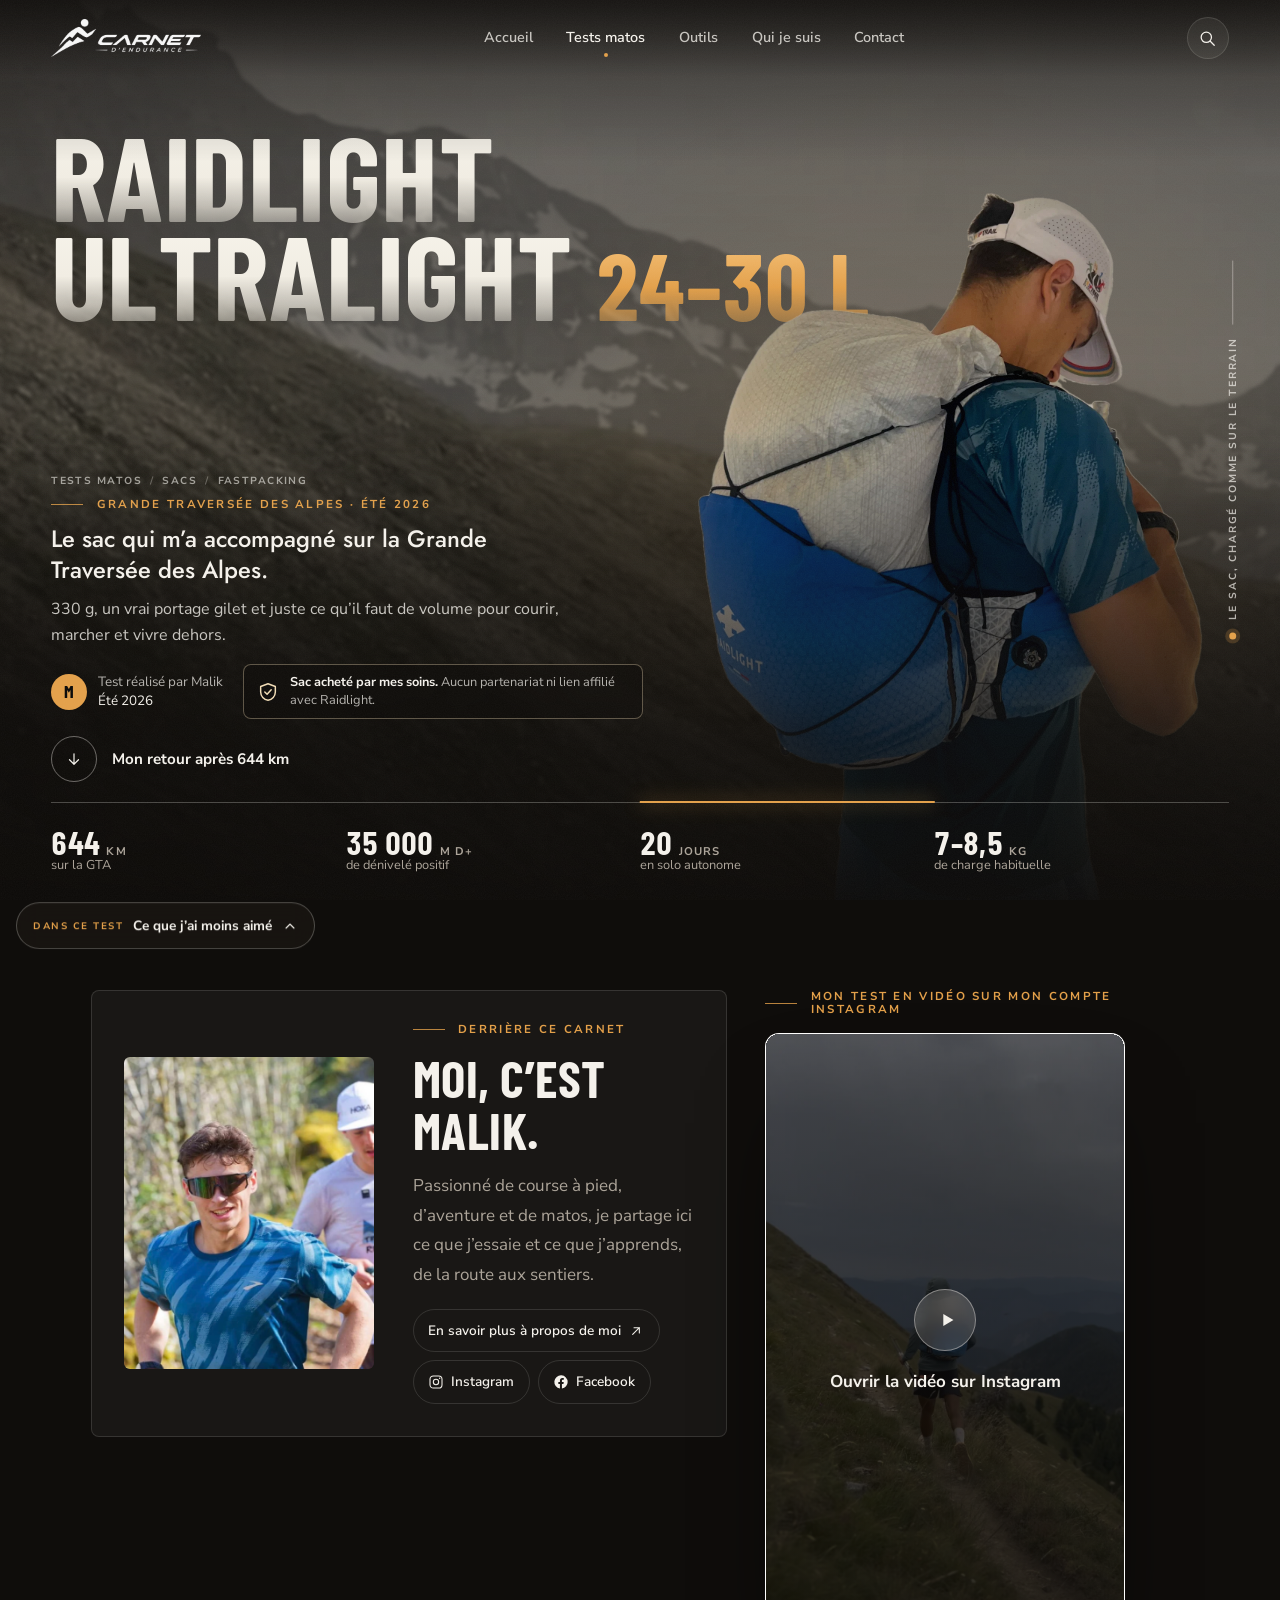
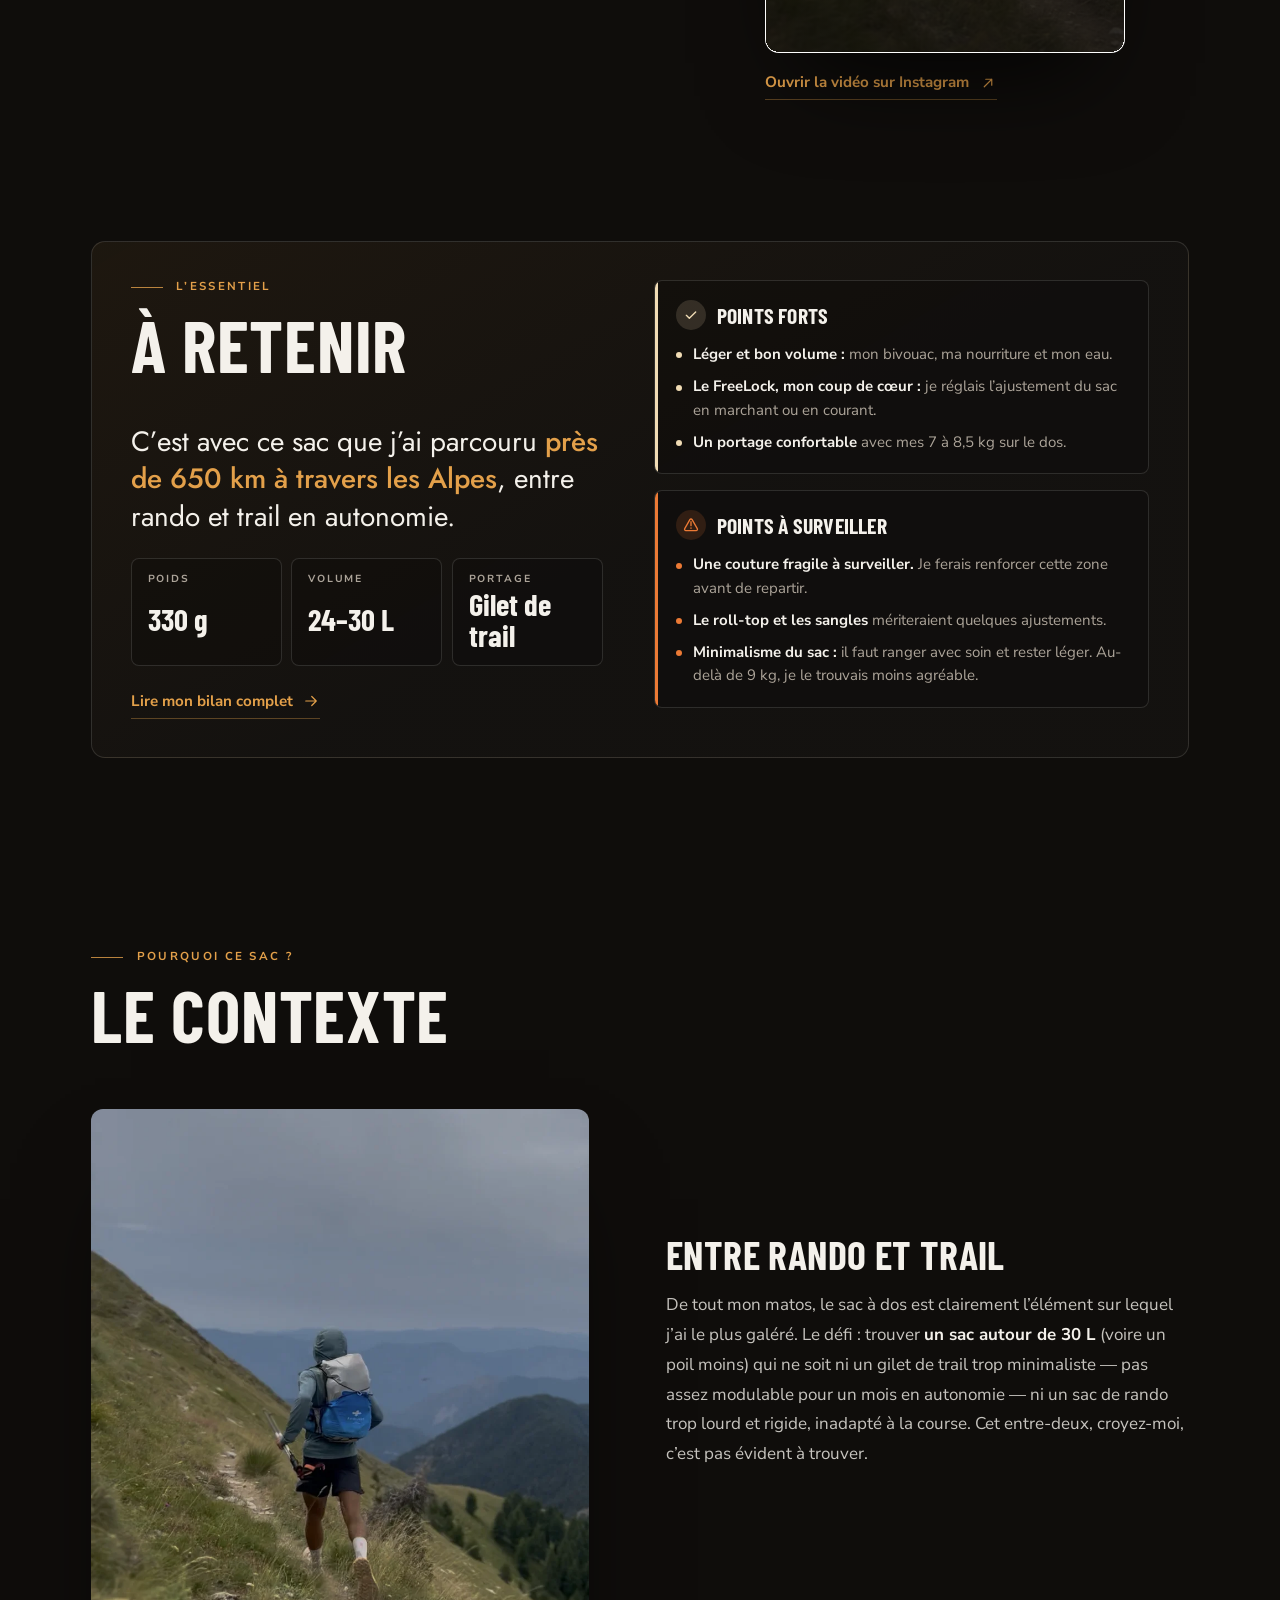
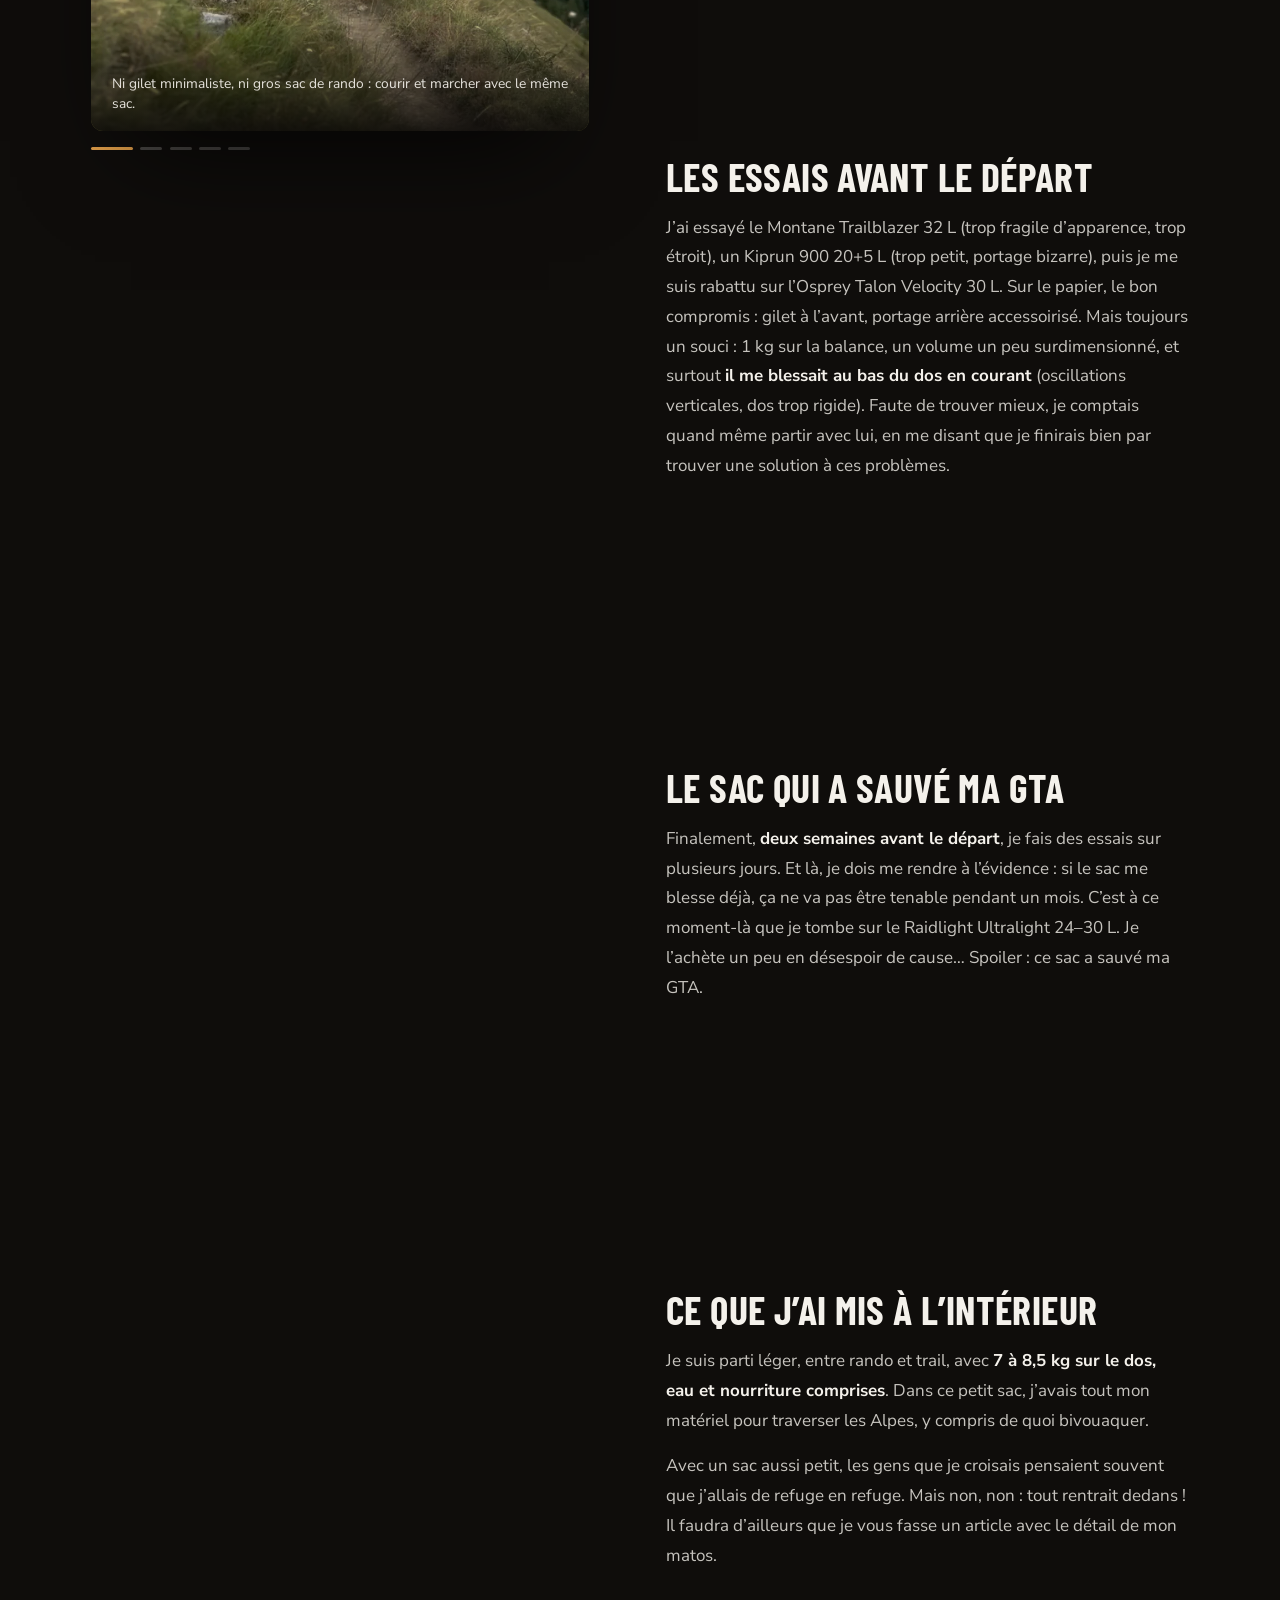
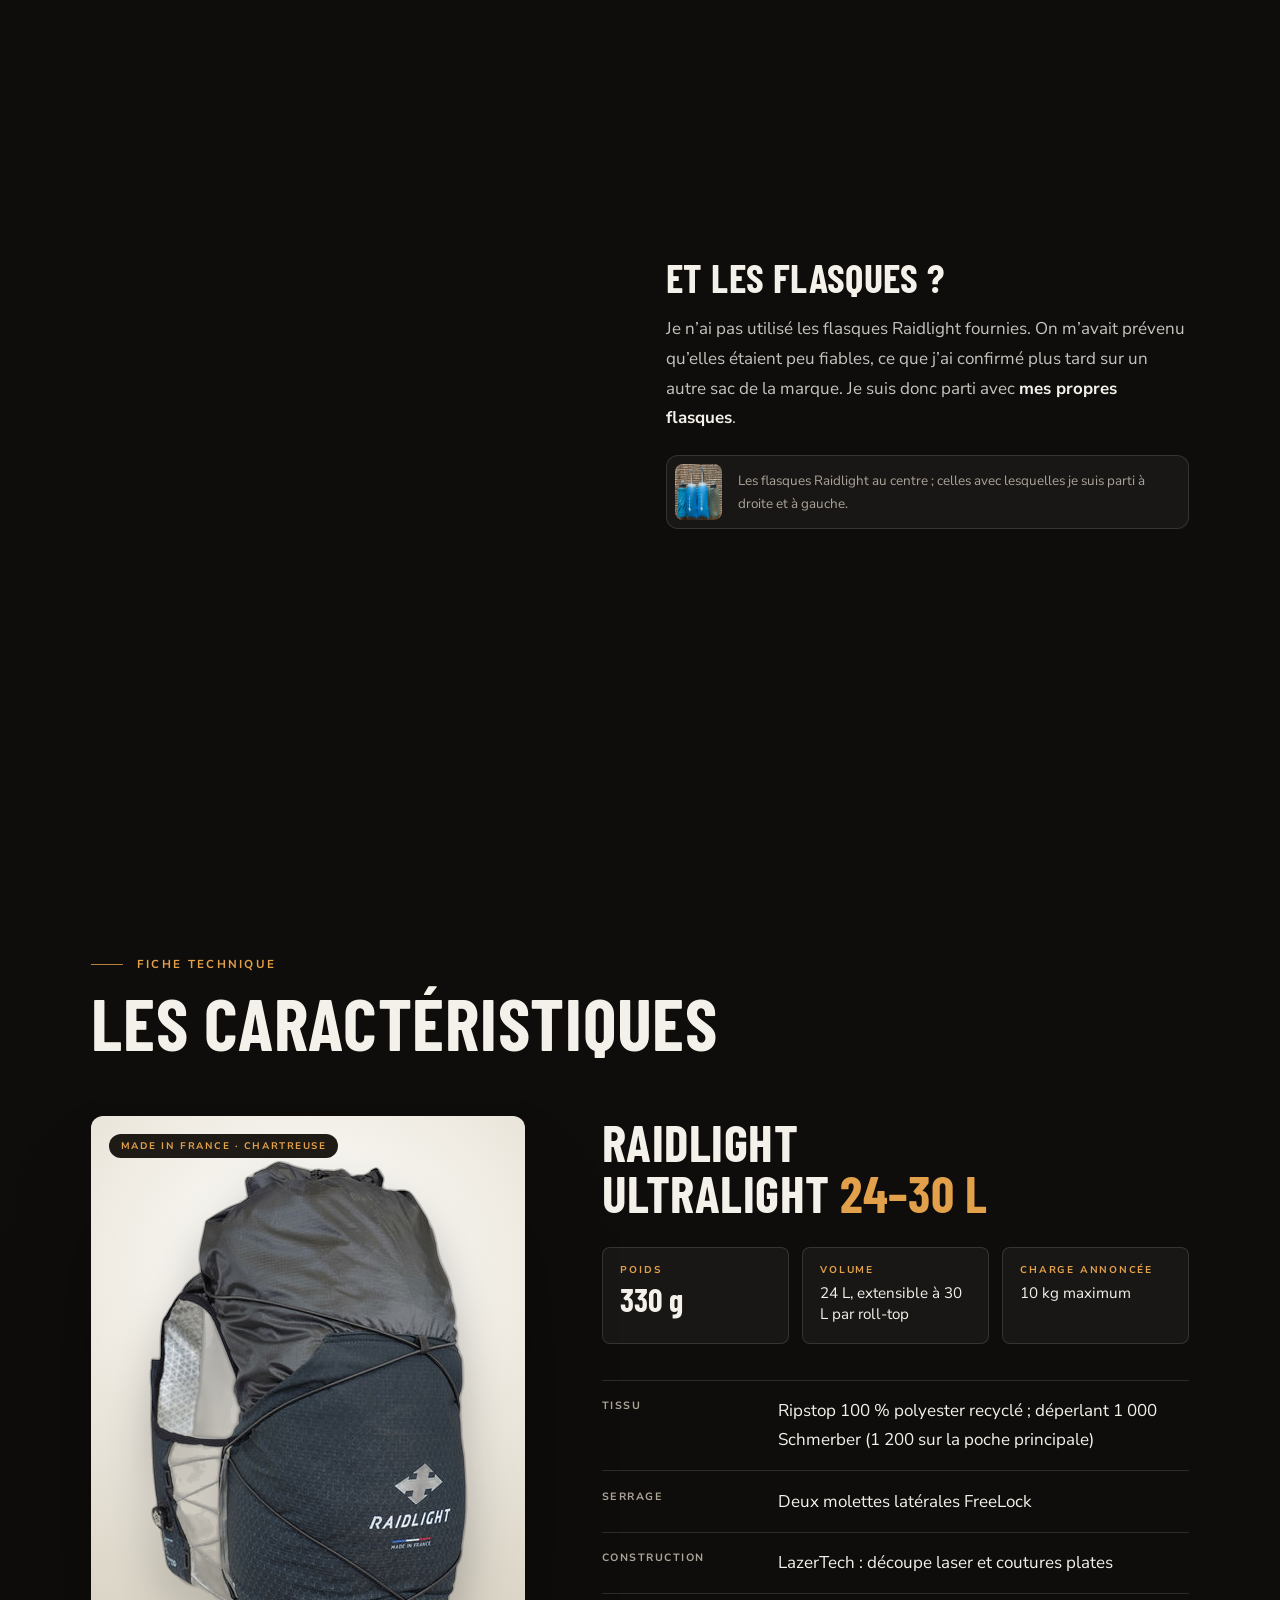
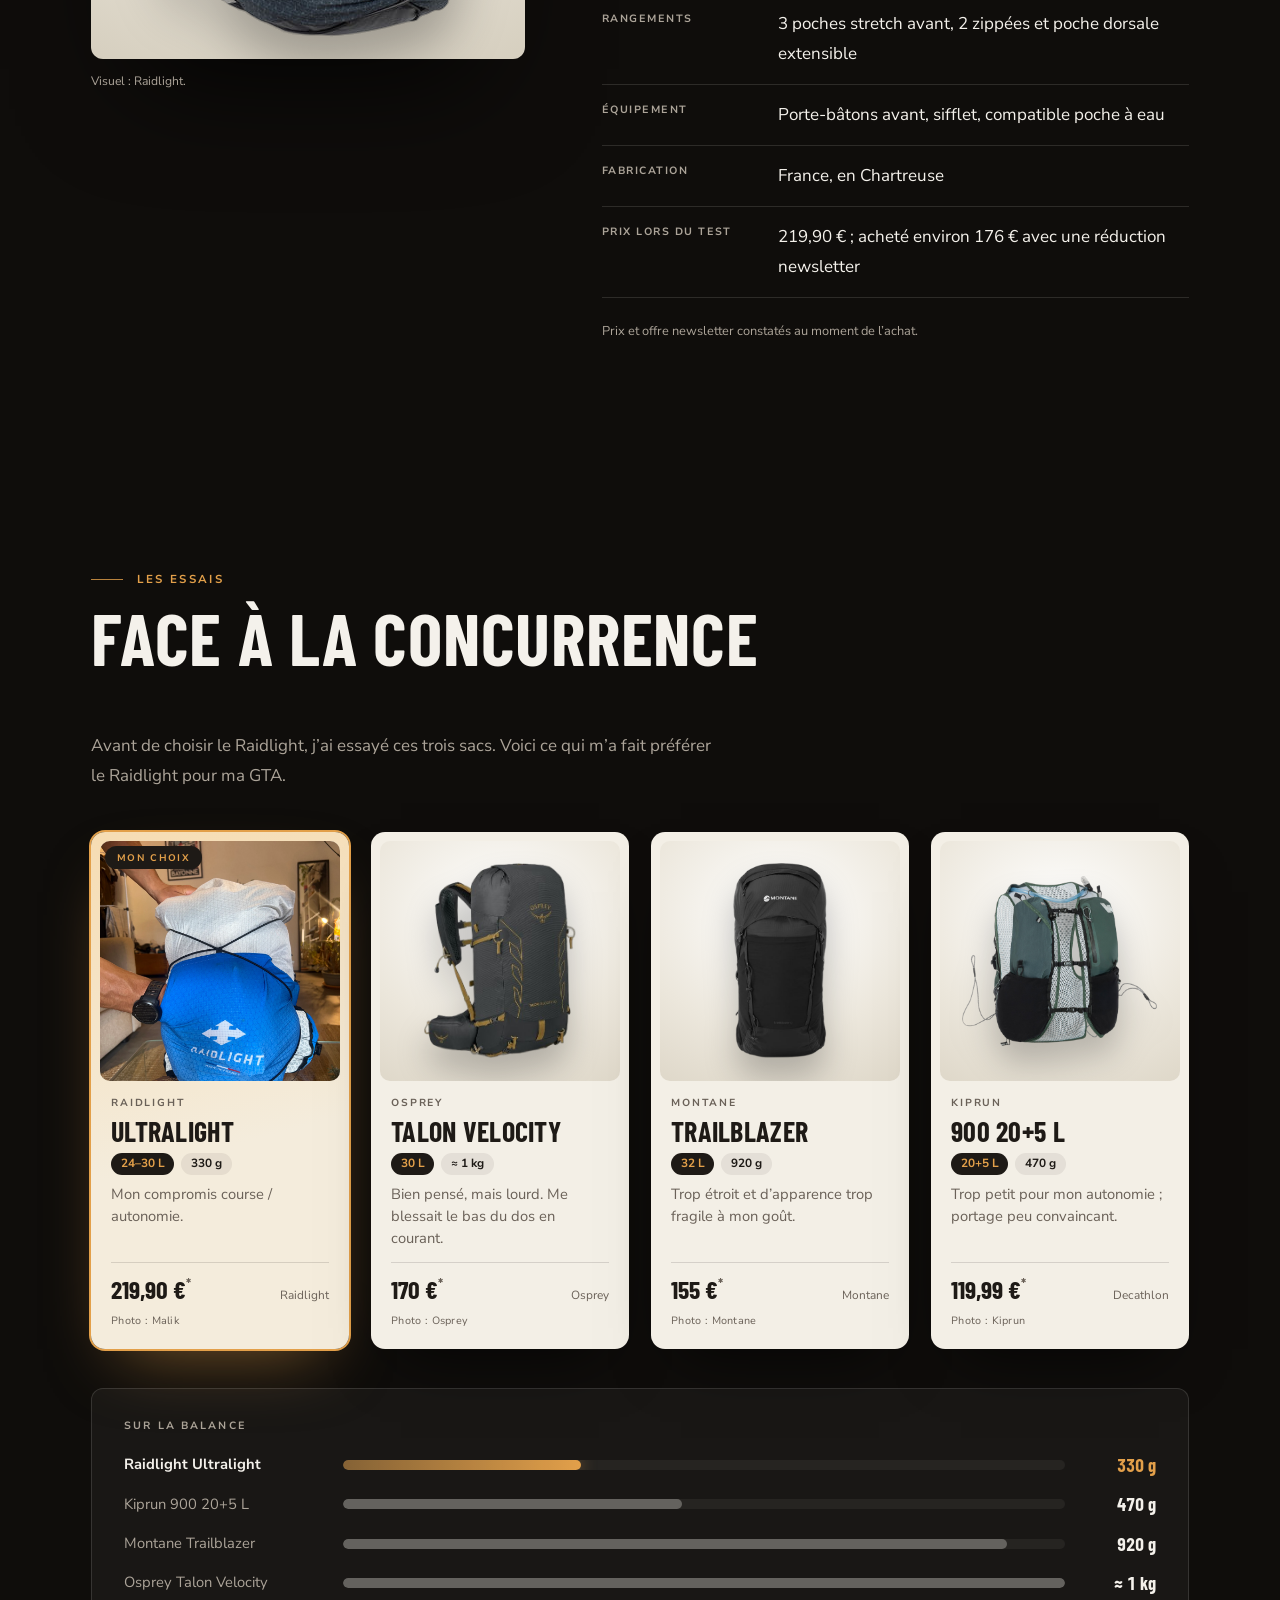
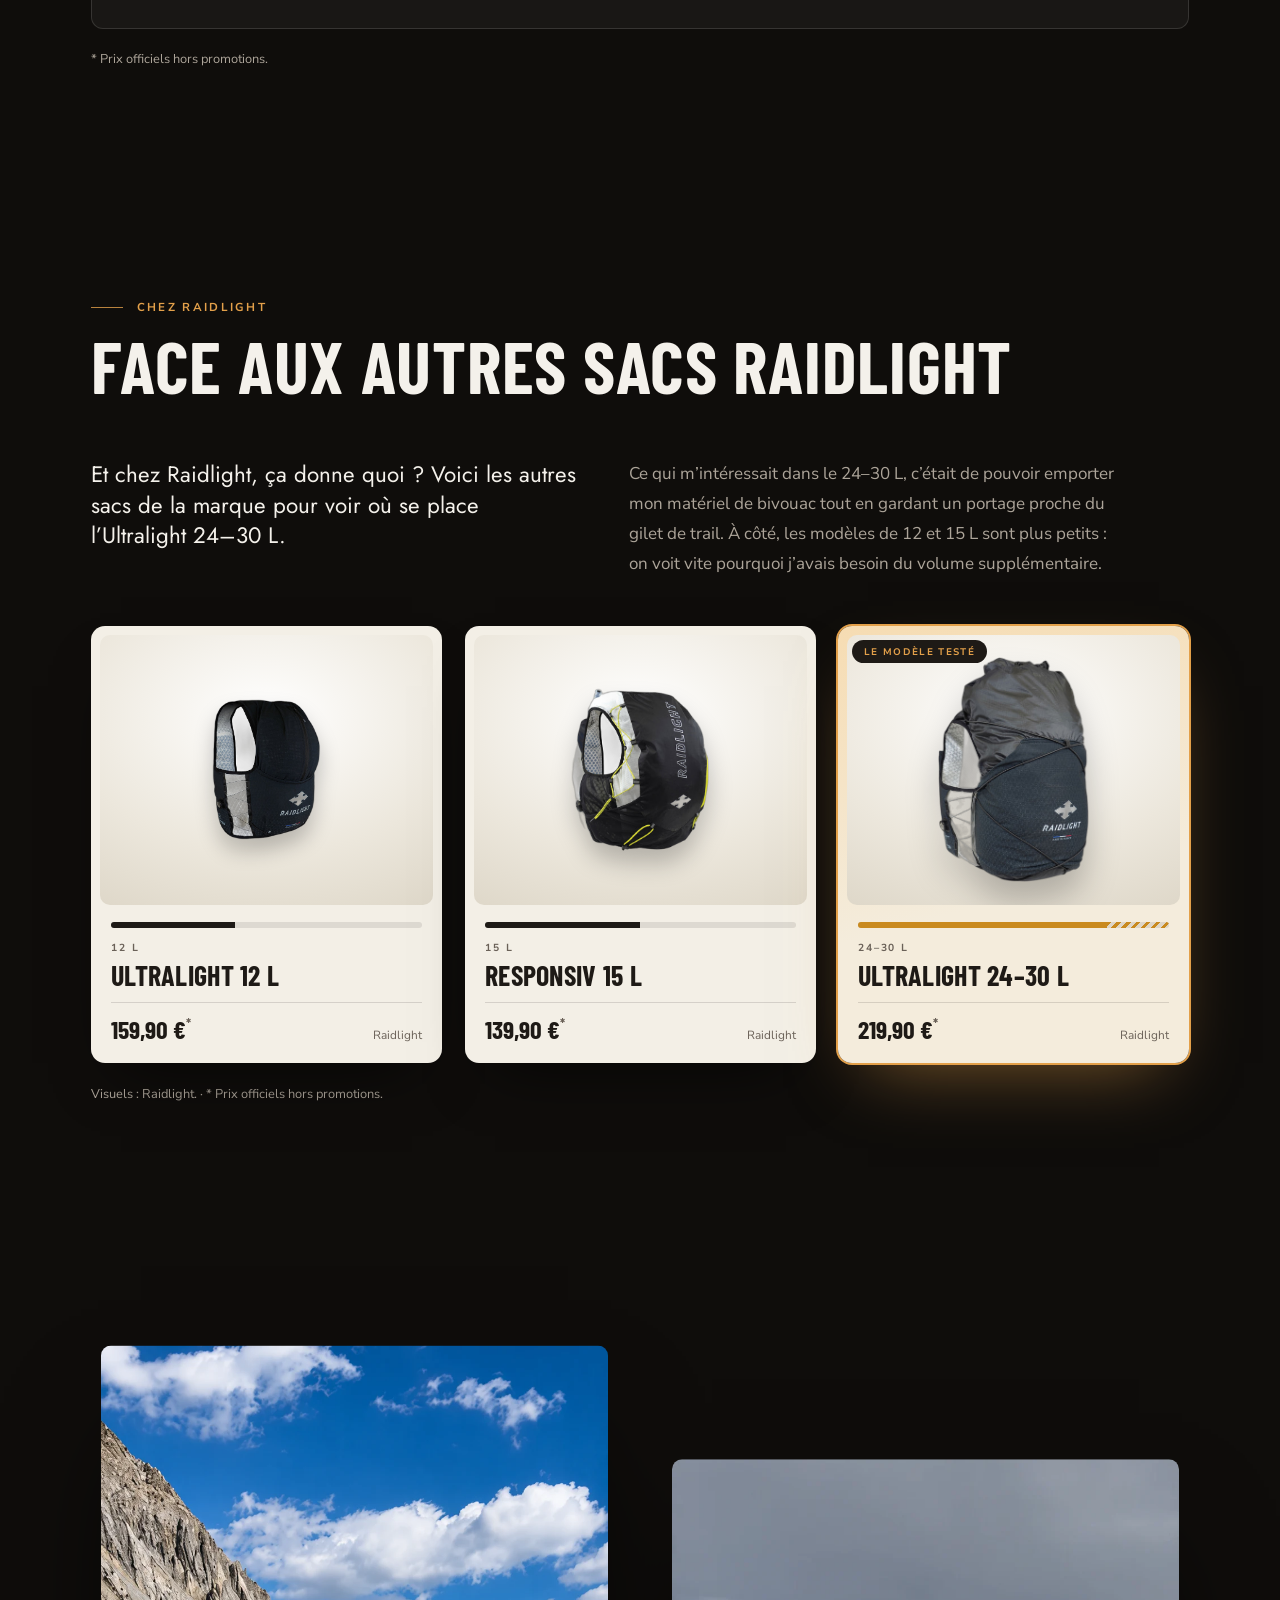
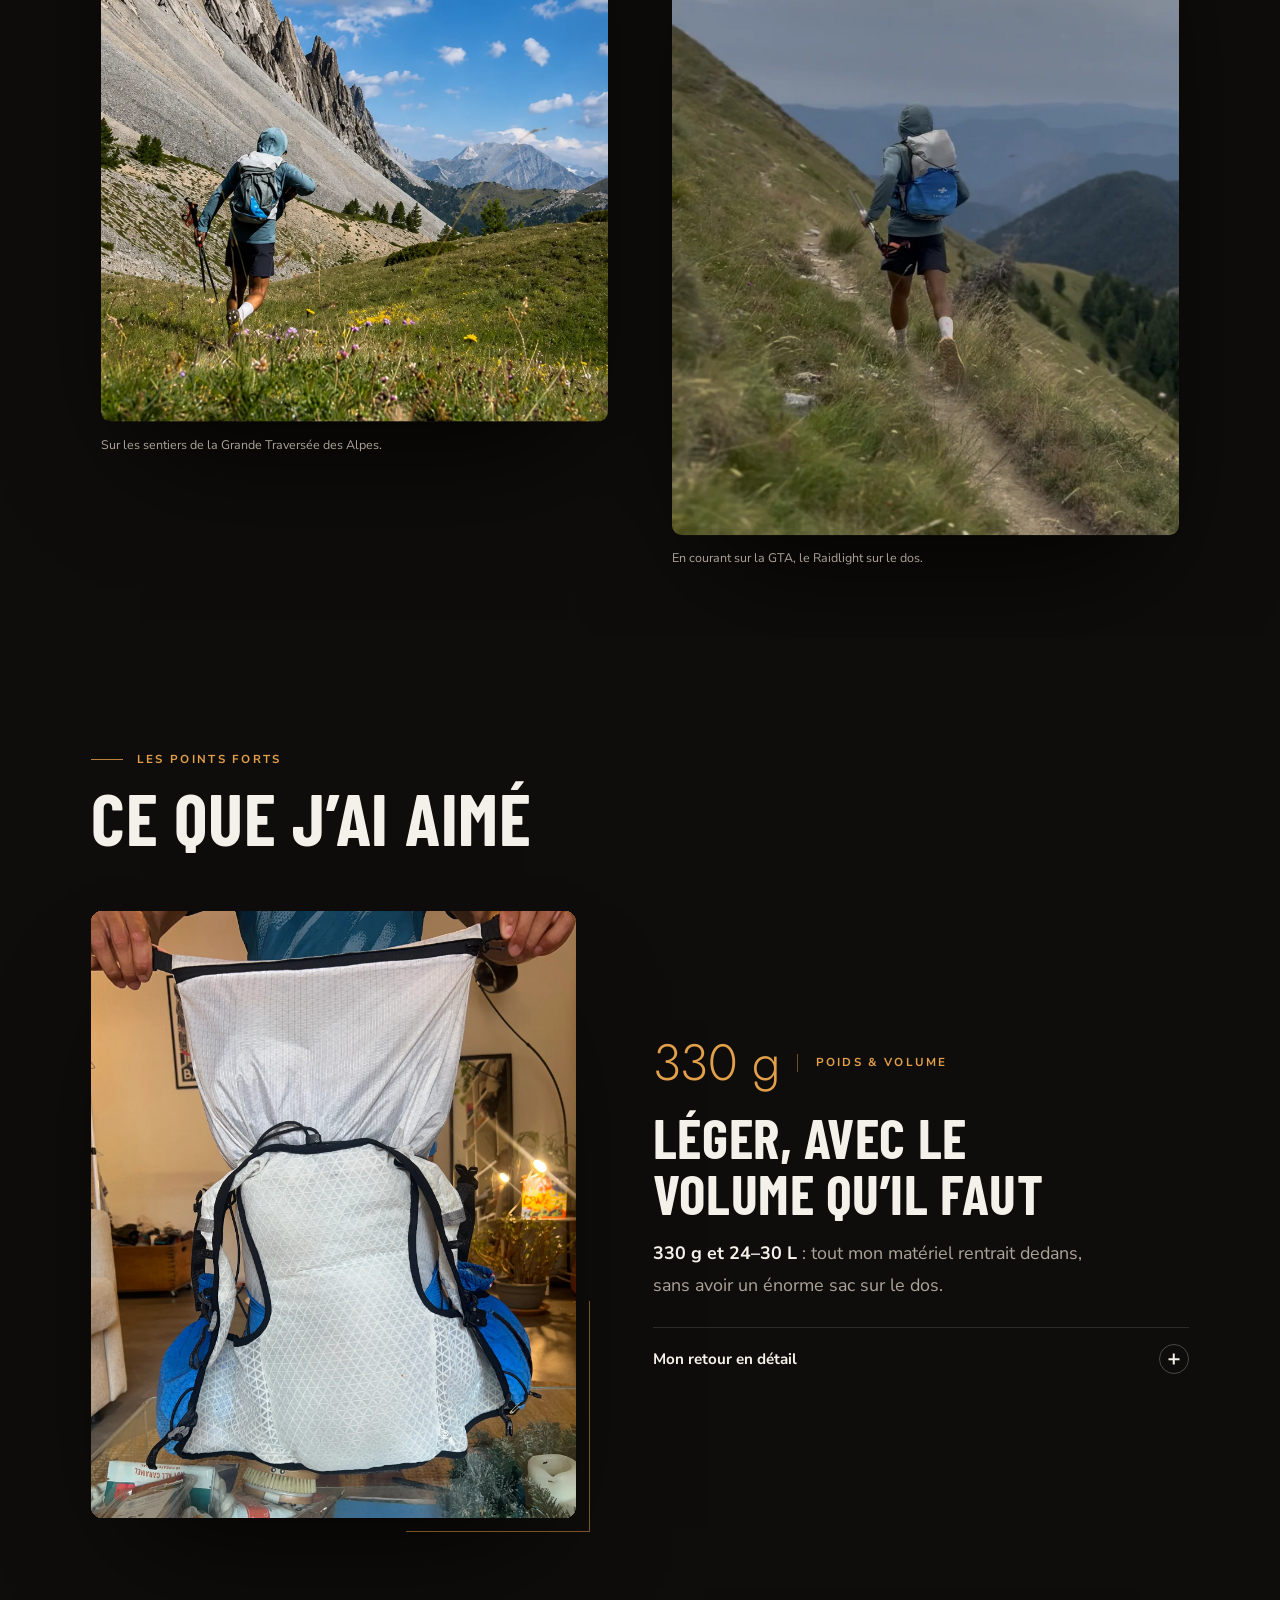
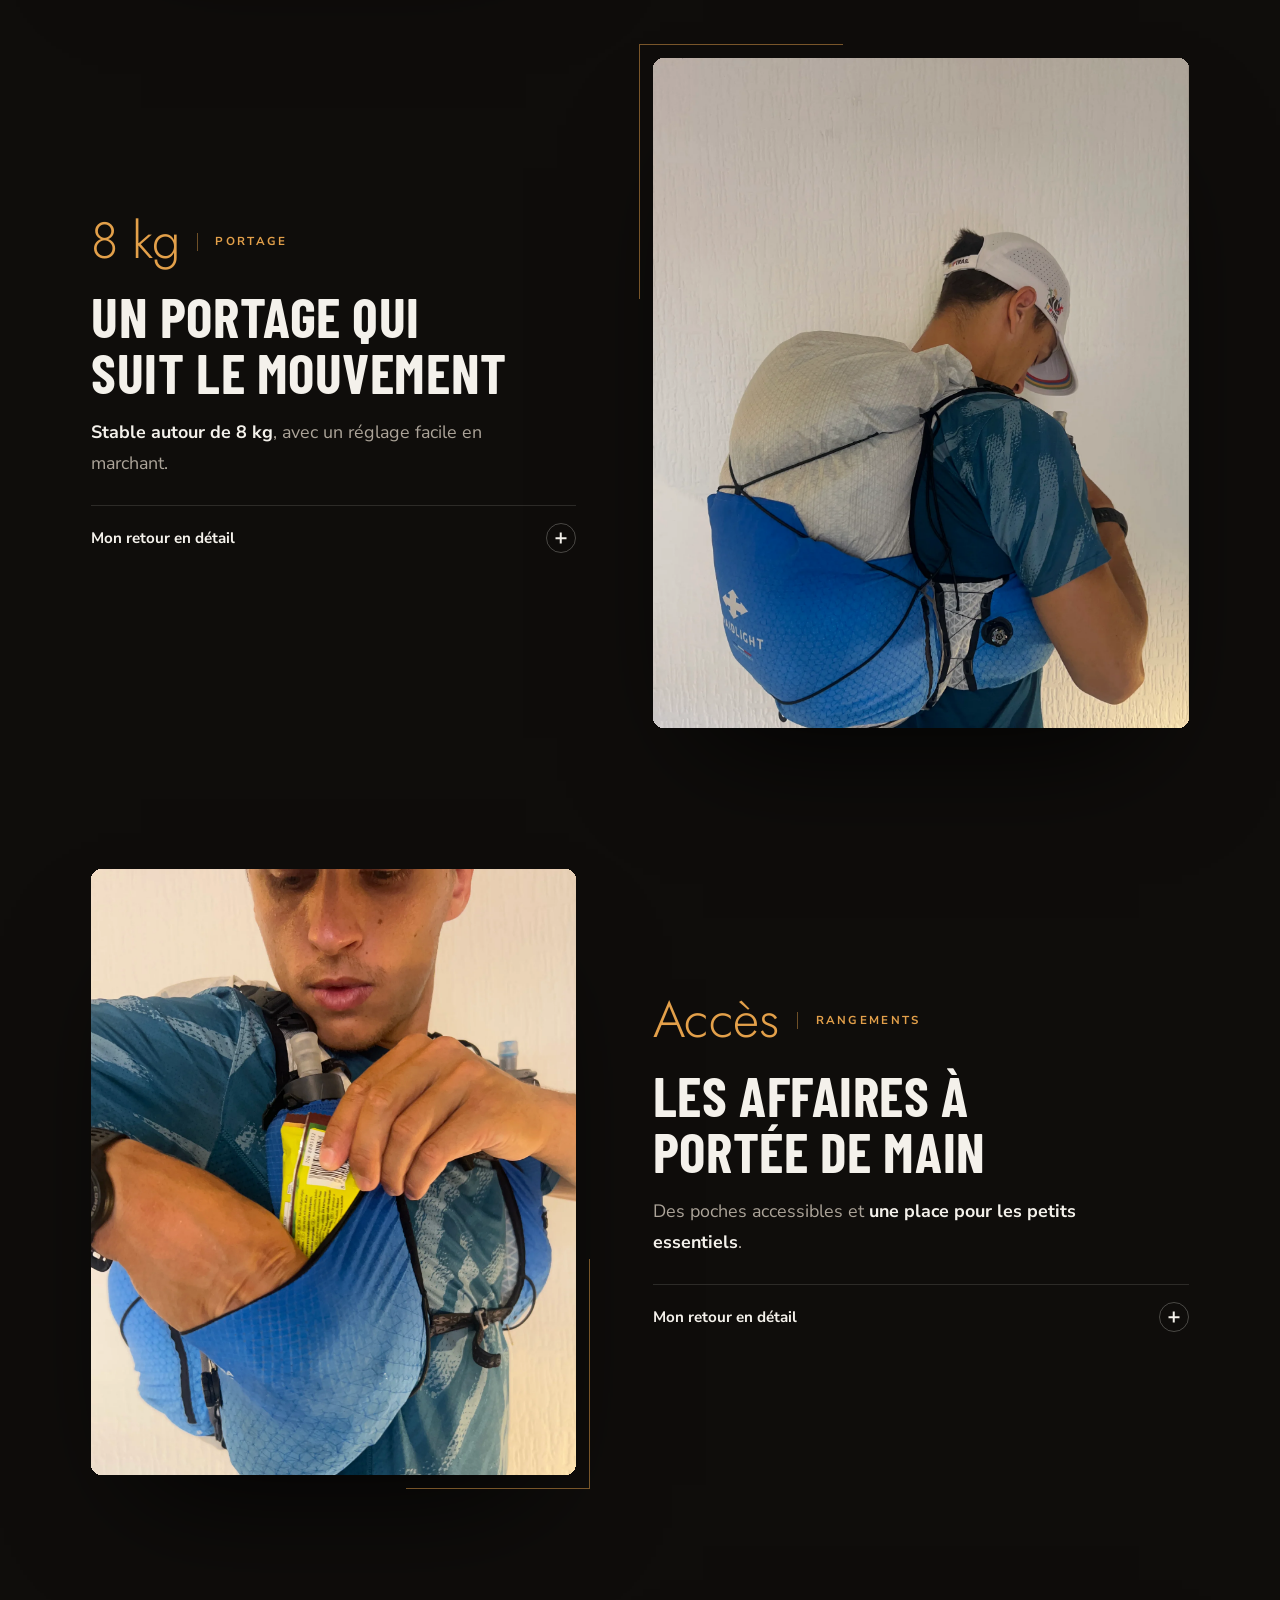
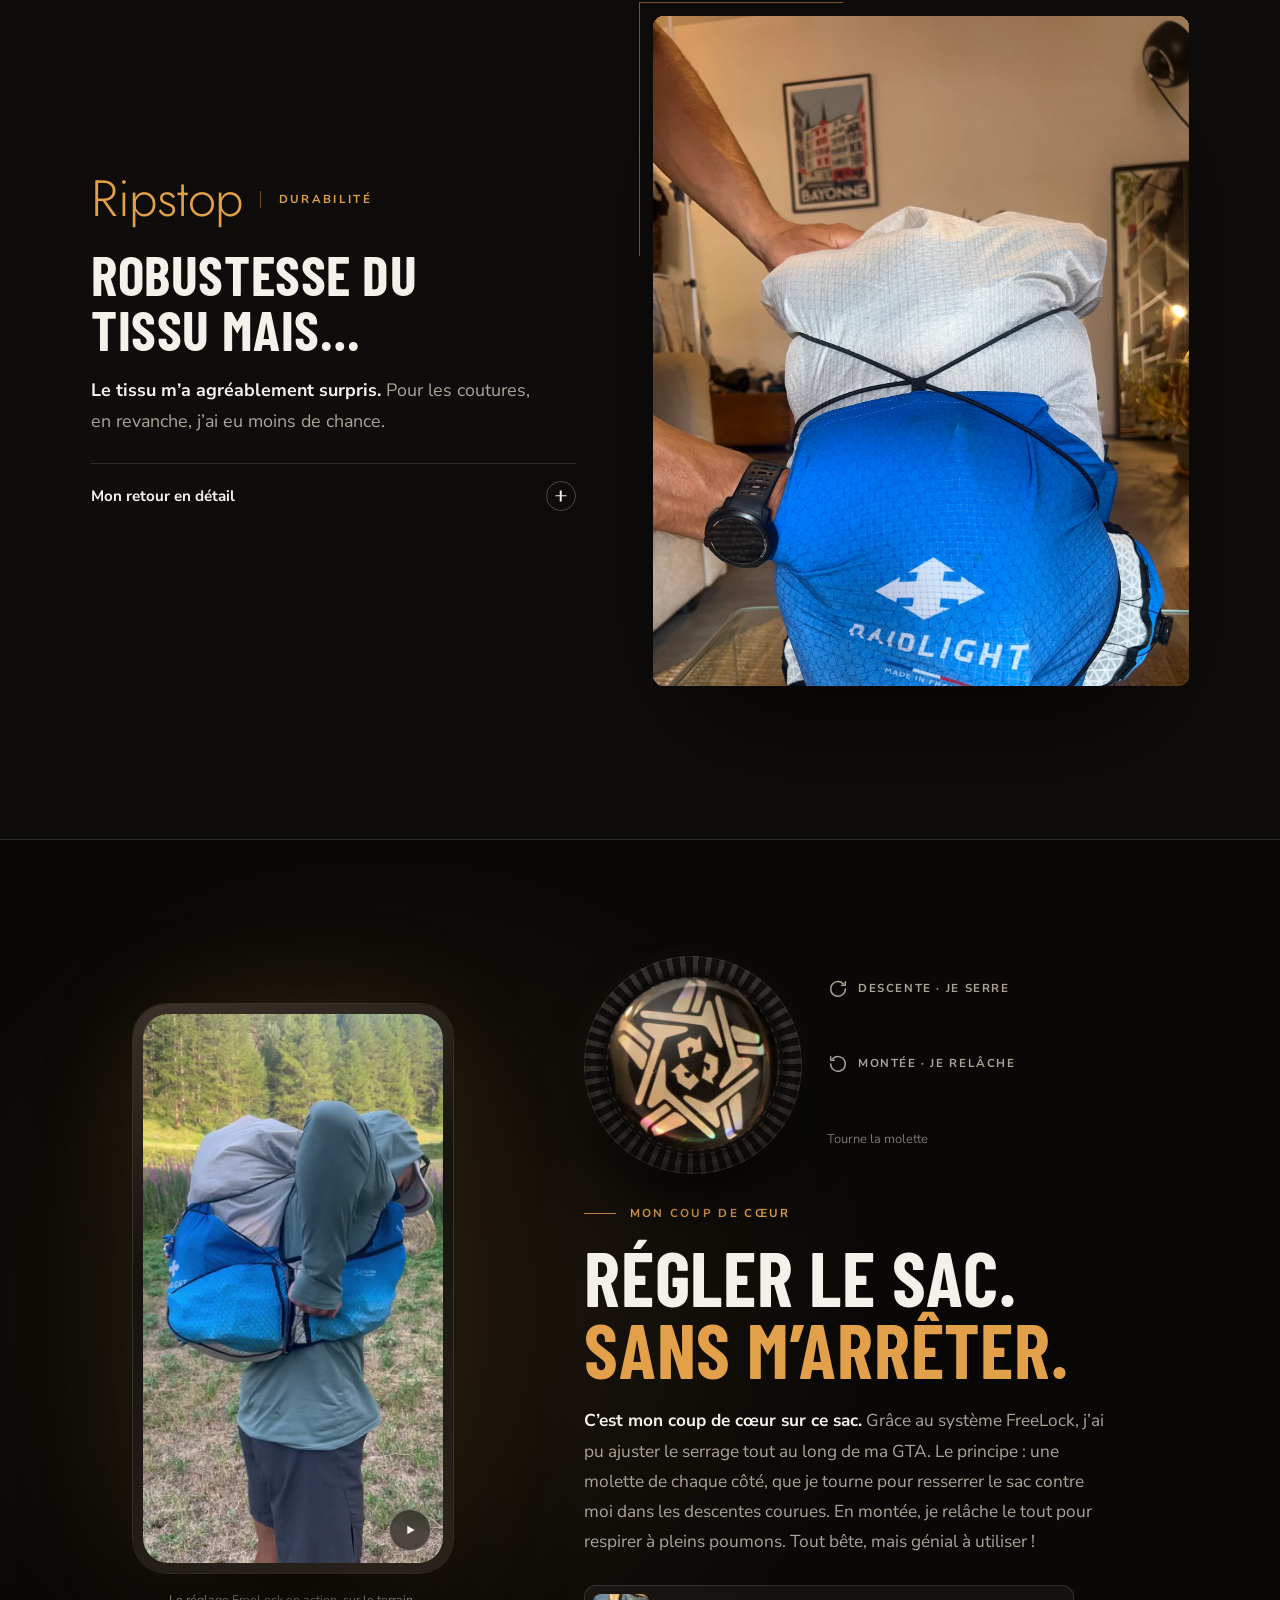
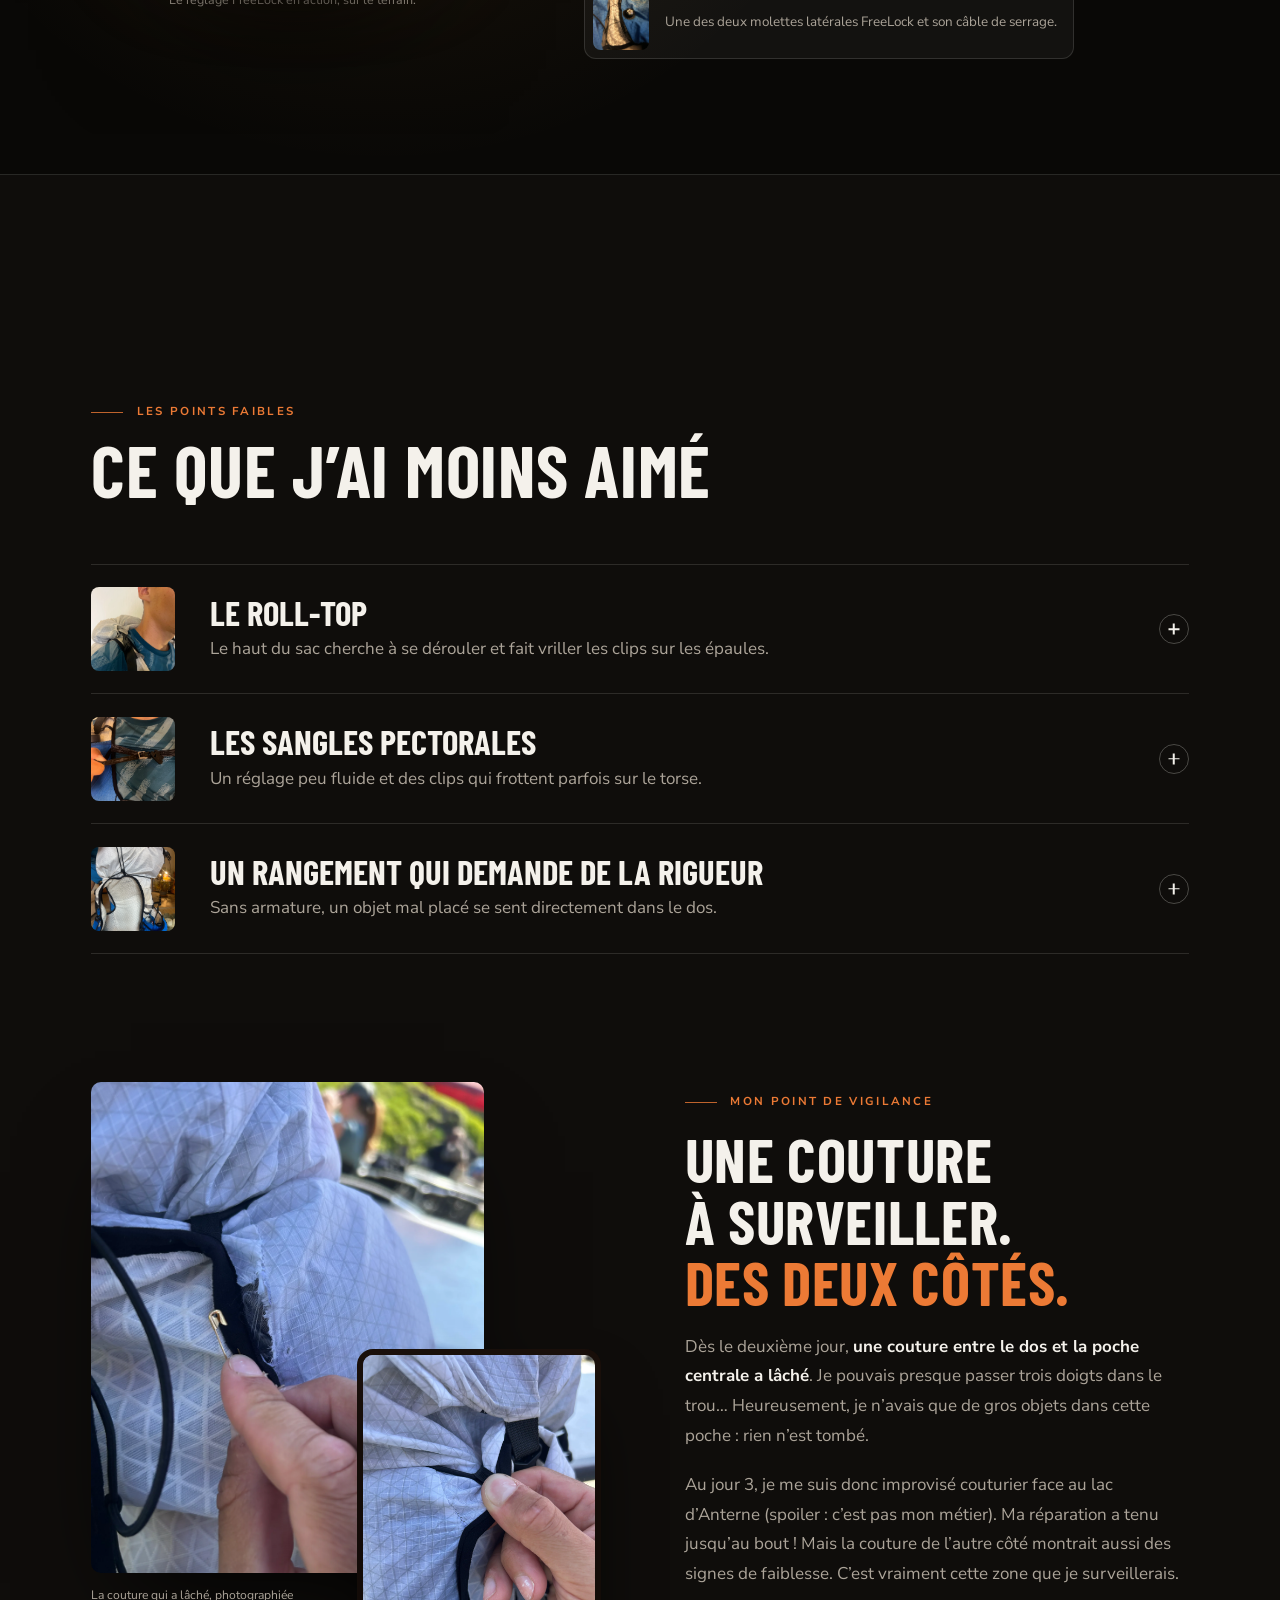
==== commit adabec19: "Page Raidlight v3 : retours en commentaires - Hero : nom complet sur deux lignes, paysage de montagn" ====
--- a/carnet-raidlight/index.html
+++ b/carnet-raidlight/index.html
@@ -6,10 +6,10 @@
 <title>Raidlight Ultralight 24–30 L — Carnet d’Endurance</title>
 <meta name="claude:viewport-fit-sides" content="cover">
 <meta name="description" content="Le test du Raidlight Ultralight 24–30 L par Malik : 644 km sur la Grande Traversée des Alpes, ses points forts et ses limites.">
-<meta name="theme-color" content="#0b1114">
+<meta name="theme-color" content="#0f0d0b">
 <link rel="preconnect" href="https://fonts.googleapis.com">
 <link rel="preconnect" href="https://fonts.gstatic.com" crossorigin>
-<link rel="stylesheet" href="https://fonts.googleapis.com/css2?family=Barlow+Condensed:wght@500;600;700&family=Jost:wght@400;500;600&family=Nunito+Sans:ital,wght@0,400;0,600;0,700;1,400&display=swap">
+<link rel="stylesheet" href="https://fonts.googleapis.com/css2?family=Barlow+Condensed:wght@500;600;700&family=Jost:wght@300;400;500;600&family=Nunito+Sans:ital,wght@0,400;0,600;0,700;1,400&display=swap">
 <link rel="stylesheet" href="style.css">
 </head>
 <body>
@@ -30,7 +30,6 @@
       <a href="#contact">Contact</a>
     </nav>
     <div class="header-tools">
-      <p class="odometer" aria-hidden="true"><span class="odo-label">km</span><span class="odo-value" id="odo">000</span><span class="odo-total">/ 644</span></p>
       <button class="icon-btn" id="search-open" type="button" aria-label="Rechercher dans ce test">
         <svg viewBox="0 0 24 24" aria-hidden="true"><circle cx="10.5" cy="10.5" r="6.5"/><path d="m15.5 15.5 5 5"/></svg>
       </button>
@@ -55,19 +54,24 @@
 <main>
 
 <!-- ============ HERO ============ -->
-<section class="hero" id="haut" aria-labelledby="hero-title" data-bg="#0b1114">
+<section class="hero" id="haut" aria-labelledby="hero-title" data-bg="#0f0d0b">
+  <img class="hero-land" src="assets/hero-mountains.webp" alt="" width="1440" height="1024" fetchpriority="high">
   <div class="hero-stage" id="hero-stage">
-    <img class="hero-bg" src="assets/IMG_6232.webp" alt="" width="1800" height="2400" fetchpriority="high">
-    <img class="hero-fg" src="assets/hero6232-fg.webp" alt="Malik porte le Raidlight Ultralight 24–30 L chargé, vu de profil" width="1800" height="2400">
+    <img class="hero-fg" fetchpriority="high" src="assets/hero6232-fg.webp" alt="Malik porte le Raidlight Ultralight 24–30 L chargé, vu de profil" width="1800" height="2400">
   </div>
-  <p class="hero-word" id="hero-word" aria-hidden="true"><span class="w-row">Ultra</span><span class="w-row">light</span></p>
+  <h1 class="hero-word" id="hero-word"><span class="sr" id="hero-title">Raidlight Ultralight 24–30 L</span><span class="w-rows" aria-hidden="true"><span class="w-row">Raidlight</span><span class="w-row">Ultralight <span class="w-size">24–30 L</span></span></span></h1>
   <div class="hero-scrim" aria-hidden="true"></div>
 
   <div class="hero-content wrap">
     <div class="hero-copy">
+      <p class="crumbs"><span>Tests matos</span><span>Sacs</span><span>Fastpacking</span></p>
       <p class="eyebrow">Grande Traversée des Alpes · Été 2026</p>
-      <h1 id="hero-title" class="hero-h1">Raidlight Ultralight <span>24–30 L</span></h1>
       <p class="hero-intro">Le sac qui m’a accompagné sur la Grande Traversée des Alpes.</p>
+      <p class="hero-deck">330 g, un vrai portage gilet et juste ce qu’il faut de volume pour courir, marcher et vivre dehors.</p>
+      <div class="test-meta">
+        <p class="byline"><span class="avatar" aria-hidden="true">M</span><span>Test réalisé par Malik<br><time datetime="2026">Été 2026</time></span></p>
+        <p class="purchase-note"><svg viewBox="0 0 24 24" aria-hidden="true"><path d="M12 3 4 6v6c0 4.5 3.4 8.3 8 9 4.6-.7 8-4.5 8-9V6z"/><path d="m8.5 12 2.5 2.5 4.5-5"/></svg><span><strong>Sac acheté par mes soins.</strong> Aucun partenariat ni lien affilié avec Raidlight.</span></p>
+      </div>
       <a class="read-cta" href="#article">
         <span class="read-ring" aria-hidden="true"><svg viewBox="0 0 24 24"><path d="M12 5v14M6 13l6 6 6-6"/></svg></span>
         Mon retour après 644 km
@@ -78,19 +82,15 @@
 
   <div class="hero-stats wrap" role="list">
     <div class="stat" role="listitem">
-      <svg viewBox="0 0 24 24" aria-hidden="true"><path d="M4 19c3-1 3-5 7-6s4-6 9-8"/><circle cx="4" cy="19" r="1.6"/><circle cx="20" cy="5" r="1.6"/></svg>
       <p><strong><span class="count" data-count="644">644</span> <small>km</small></strong><span>sur la GTA</span></p>
     </div>
     <div class="stat" role="listitem">
-      <svg viewBox="0 0 24 24" aria-hidden="true"><path d="m2 20 7-12 4 6 3-4 6 10z"/></svg>
       <p><strong><span class="count" data-count="35000">35 000</span> <small>m D+</small></strong><span>de dénivelé positif</span></p>
     </div>
     <div class="stat" role="listitem">
-      <svg viewBox="0 0 24 24" aria-hidden="true"><circle cx="12" cy="12" r="4"/><path d="M12 2v2.5M12 19.5V22M2 12h2.5M19.5 12H22M4.9 4.9l1.8 1.8M17.3 17.3l1.8 1.8M4.9 19.1l1.8-1.8M17.3 6.7l1.8-1.8"/></svg>
       <p><strong><span class="count" data-count="20">20</span> <small>jours</small></strong><span>en solo autonome</span></p>
     </div>
     <div class="stat" role="listitem">
-      <svg viewBox="0 0 24 24" aria-hidden="true"><path d="M8 8a4 4 0 1 1 8 0"/><path d="M5 8h14l2 12H3z"/></svg>
       <p><strong><span>7–8,5</span> <small>kg</small></strong><span>de charge habituelle</span></p>
     </div>
     <span class="stats-glow" aria-hidden="true"></span>
@@ -98,17 +98,7 @@
 </section>
 
 <!-- ============ PROLOGUE ============ -->
-<section class="prologue" aria-label="Présentation du test" data-bg="#0b1114">
-  <div class="wrap prologue-grid">
-    <p class="crumbs"><span>Tests matos</span><span>Sacs</span><span>Fastpacking</span></p>
-    <p class="intro-mobile">Le sac qui m’a accompagné sur la Grande Traversée des Alpes.</p>
-    <p class="deck" id="deck">330 g, un vrai portage gilet et juste ce qu’il faut de volume pour courir, marcher et vivre dehors.</p>
-    <div class="test-meta">
-      <p class="byline"><span class="avatar" aria-hidden="true">M</span><span>Test réalisé par Malik<br><time datetime="2026">Été 2026</time></span></p>
-      <p class="purchase-note"><svg viewBox="0 0 24 24" aria-hidden="true"><path d="M12 3 4 6v6c0 4.5 3.4 8.3 8 9 4.6-.7 8-4.5 8-9V6z"/><path d="m8.5 12 2.5 2.5 4.5-5"/></svg><span><strong>Sac acheté par mes soins.</strong> Aucun partenariat ni lien affilié avec Raidlight.</span></p>
-    </div>
-  </div>
-
+<section class="prologue" aria-label="Derrière ce carnet" data-bg="#0f0d0b">
   <div class="wrap author-band">
     <div class="author-card">
       <button class="author-portrait zoomable" type="button" data-zoom="assets/malik-portrait-v9.jpg" data-caption="Malik, en course à pied." aria-label="Agrandir : Malik, en course à pied.">
@@ -167,7 +157,7 @@
   <div class="toc-sheet" id="toc-sheet" hidden></div>
 
   <!-- RESUME -->
-  <section class="chapter resume" id="resume" data-title="À retenir" data-bg="#0b1114">
+  <section class="chapter resume" id="resume" data-title="À retenir" data-bg="#0f0d0b">
     <div class="wrap">
       <div class="resume-card" data-reveal>
         <div class="resume-main">
@@ -206,7 +196,7 @@
   </section>
 
   <!-- CONTEXTE -->
-  <section class="chapter contexte" id="contexte" data-title="Le contexte" data-bg="#0d1913">
+  <section class="chapter contexte" id="contexte" data-title="Le contexte" data-bg="#15110c">
     <div class="wrap">
       <header class="sec-head">
         <p class="eyebrow">Pourquoi ce sac ?</p>
@@ -283,7 +273,7 @@
   </section>
 
   <!-- CARACTERISTIQUES -->
-  <section class="chapter specs" id="caracteristiques" data-title="Les caractéristiques" data-bg="#121518">
+  <section class="chapter specs" id="caracteristiques" data-title="Les caractéristiques" data-bg="#121110">
     <div class="wrap">
       <header class="sec-head">
         <p class="eyebrow">Fiche technique</p>
@@ -322,7 +312,7 @@
   </section>
 
   <!-- COMPARAISON -->
-  <section class="chapter compare" id="comparaison" data-title="Face à la concurrence" data-bg="#121518">
+  <section class="chapter compare" id="comparaison" data-title="Face à la concurrence" data-bg="#121110">
     <div class="wrap">
       <header class="sec-head">
         <p class="eyebrow">Les essais</p>
@@ -392,7 +382,7 @@
   </section>
 
   <!-- GAMME -->
-  <section class="chapter range" id="gamme-raidlight" data-title="La gamme Raidlight" data-bg="#121518">
+  <section class="chapter range" id="gamme-raidlight" data-title="La gamme Raidlight" data-bg="#121110">
     <div class="wrap">
       <header class="sec-head">
         <p class="eyebrow">Chez Raidlight</p>
@@ -437,8 +427,7 @@
   </section>
 
   <!-- INTERLUDE -->
-  <section class="interlude" aria-label="Sur les sentiers de la GTA" data-bg="#070b0d">
-    <p class="interlude-word" aria-hidden="true">Sentiers</p>
+  <section class="interlude" aria-label="Sur les sentiers de la GTA" data-bg="#0a0908">
     <div class="wrap interlude-grid">
       <figure class="ip ip-1" data-speed="8">
         <button class="zoomable" type="button" data-zoom="assets/gta-paysage.webp" data-caption="Sur les sentiers de la Grande Traversée des Alpes." aria-label="Agrandir : Sur les sentiers de la Grande Traversée des Alpes.">
@@ -446,10 +435,6 @@
         </button>
         <figcaption>Sur les sentiers de la Grande Traversée des Alpes.</figcaption>
       </figure>
-      <div class="interlude-copy">
-        <p class="eyebrow">644 km plus tard</p>
-        <p class="interlude-quote">Courir, marcher, vivre dehors. <span>Le même sac, du premier au dernier jour.</span></p>
-      </div>
       <figure class="ip ip-2" data-speed="-6">
         <button class="zoomable" type="button" data-zoom="assets/gta-course.webp" data-caption="En courant sur la GTA, le Raidlight sur le dos." aria-label="Agrandir : En courant sur la GTA, le Raidlight sur le dos.">
           <img src="assets/gta-course.webp" alt="En courant sur la GTA, le Raidlight sur le dos." loading="lazy" width="900" height="1600">
@@ -460,7 +445,7 @@
   </section>
 
   <!-- AIME -->
-  <section class="chapter loved" id="aime" data-title="Ce que j’ai aimé" data-bg="#0a1820">
+  <section class="chapter loved" id="aime" data-title="Ce que j’ai aimé" data-bg="#1b1309">
     <div class="wrap">
       <header class="sec-head">
         <p class="eyebrow">Les points forts</p>
@@ -473,8 +458,7 @@
             <button class="zoomable" type="button" data-zoom="assets/IMG_6033.webp" data-caption="Le volume du roll-top" aria-label="Agrandir : Le volume du roll-top"><img src="assets/IMG_6033.webp" alt="Le volume du roll-top" loading="lazy"></button>
           </figure>
           <div class="feature-copy">
-            <p class="ghost" aria-hidden="true">330 g</p>
-            <p class="eyebrow">Poids &amp; volume</p>
+            <div class="feature-tag"><span class="keyfig" aria-hidden="true">330 g</span><p class="eyebrow">Poids &amp; volume</p></div>
             <h3>Léger, avec le volume qu’il faut</h3>
             <p class="feature-lead"><strong>330 g et 24–30 L</strong> : tout mon matériel rentrait dedans, sans avoir un énorme sac sur le dos.</p>
             <details class="more">
@@ -492,8 +476,7 @@
             <button class="zoomable" type="button" data-zoom="assets/IMG_6232.webp" data-caption="Le sac chargé et son portage, vus de profil" aria-label="Agrandir : Le sac chargé et son portage, vus de profil"><img src="assets/IMG_6232.webp" alt="Le sac chargé et son portage, vus de profil" loading="lazy"></button>
           </figure>
           <div class="feature-copy">
-            <p class="ghost" aria-hidden="true">8 kg</p>
-            <p class="eyebrow">Portage</p>
+            <div class="feature-tag"><span class="keyfig" aria-hidden="true">8 kg</span><p class="eyebrow">Portage</p></div>
             <h3>Un portage qui suit le mouvement</h3>
             <p class="feature-lead"><strong>Stable autour de 8 kg</strong>, avec un réglage facile en marchant.</p>
             <details class="more">
@@ -511,8 +494,7 @@
             <button class="zoomable" type="button" data-zoom="assets/IMG_6177.webp" data-caption="Les poches avant en accès direct" aria-label="Agrandir : Les poches avant en accès direct"><img src="assets/IMG_6177.webp" alt="Les poches avant en accès direct" loading="lazy"></button>
           </figure>
           <div class="feature-copy">
-            <p class="ghost" aria-hidden="true">Accès</p>
-            <p class="eyebrow">Rangements</p>
+            <div class="feature-tag"><span class="keyfig" aria-hidden="true">Accès</span><p class="eyebrow">Rangements</p></div>
             <h3>Les affaires à portée de main</h3>
             <p class="feature-lead">Des poches accessibles et <strong>une place pour les petits essentiels</strong>.</p>
             <details class="more">
@@ -531,8 +513,7 @@
             <button class="zoomable" type="button" data-zoom="assets/IMG_6081.webp" data-caption="Le tissu et la poche extérieure après la GTA." aria-label="Agrandir : Le tissu et la poche extérieure après la GTA."><img src="assets/IMG_6081.webp" alt="Le tissu et la poche extérieure après la GTA." loading="lazy"></button>
           </figure>
           <div class="feature-copy">
-            <p class="ghost" aria-hidden="true">Ripstop</p>
-            <p class="eyebrow">Durabilité</p>
+            <div class="feature-tag"><span class="keyfig" aria-hidden="true">Ripstop</span><p class="eyebrow">Durabilité</p></div>
             <h3>Robustesse du tissu MAIS…</h3>
             <p class="feature-lead"><strong>Le tissu m’a agréablement surpris.</strong> Pour les coutures, en revanche, j’ai eu moins de chance.</p>
             <details class="more">
@@ -582,7 +563,7 @@
   </section>
 
   <!-- LIMITES -->
-  <section class="chapter limits" id="limites" data-title="Ce que j’ai moins aimé" data-bg="#1a100b">
+  <section class="chapter limits" id="limites" data-title="Ce que j’ai moins aimé" data-bg="#1e0f07">
     <div class="wrap">
       <header class="sec-head">
         <p class="eyebrow eyebrow-warn">Les points faibles</p>
@@ -649,7 +630,7 @@
   </section>
 
   <!-- AMELIORATIONS -->
-  <section class="chapter improve" id="ameliorations" data-title="Mes pistes d’amélioration" data-bg="#131417">
+  <section class="chapter improve" id="ameliorations" data-title="Mes pistes d’amélioration" data-bg="#141210">
     <div class="wrap">
       <header class="sec-head">
         <p class="eyebrow">Si j’étais chez Raidlight</p>
@@ -699,7 +680,8 @@
   </section>
 
   <!-- POUR QUI -->
-  <section class="chapter fit" id="pour-qui" data-title="Pour qui ?" data-bg="#0d1913">
+  <section class="chapter has-backdrop fit" id="pour-qui" data-title="Pour qui ?" data-bg="#15110c">
+    <img class="sec-backdrop" src="assets/bg-panorama.webp" alt="" width="1600" height="900" loading="lazy" data-speed="-7">
     <div class="wrap">
       <header class="sec-head">
         <p class="eyebrow">Le bon profil</p>
@@ -722,7 +704,7 @@
   </section>
 
   <!-- BILAN -->
-  <section class="chapter verdict" id="bilan" data-title="Le bilan" data-bg="#091522">
+  <section class="chapter verdict" id="bilan" data-title="Le bilan" data-bg="#17100a">
     <div class="wrap verdict-grid">
       <div class="verdict-copy">
         <header class="sec-head">
@@ -739,16 +721,17 @@
       <figure class="verdict-scene" id="verdict-scene">
         <div class="vs-frame">
           <img class="vs-bg" src="assets/gta-nice.webp" alt="L’arrivée à Nice, face à la mer." loading="lazy" width="900" height="1600">
-        </div>
-        <p class="vs-word" aria-hidden="true">Nice</p>
-        <img class="vs-fg" src="assets/nice-fg.webp" alt="" loading="lazy" width="900" height="1600">
+          <p class="vs-word" aria-hidden="true">Nice</p>
+          <img class="vs-fg" src="assets/nice-fg.webp" alt="" loading="lazy" width="900" height="1600">
+        </div>
         <figcaption>L’arrivée à Nice, face à la mer.</figcaption>
       </figure>
     </div>
   </section>
 
   <!-- A TESTER -->
-  <section class="chapter future" id="a-tester" data-title="Les sacs à tester" data-bg="#141519">
+  <section class="chapter has-backdrop future" id="a-tester" data-title="Les sacs à tester" data-bg="#131210">
+    <img class="sec-backdrop" src="assets/bg-pause.webp" alt="" width="1600" height="900" loading="lazy" data-speed="-7">
     <div class="wrap">
       <header class="sec-head">
         <p class="eyebrow">Petit bonus</p>
@@ -791,7 +774,7 @@
   </section>
 
   <!-- GALERIE -->
-  <section class="chapter gallery" id="galerie" data-title="Le carnet photo" data-bg="#0b1114">
+  <section class="chapter gallery" id="galerie" data-title="Le carnet photo" data-bg="#0f0d0b">
     <div class="wrap">
       <header class="sec-head gallery-head">
         <p class="eyebrow">26 photos, du terrain aux détails</p>
@@ -837,7 +820,7 @@
   </section>
 
   <!-- DISCUSSION -->
-  <section class="chapter discussion" id="commentaires" data-bg="#0b1114">
+  <section class="chapter discussion" id="commentaires" data-bg="#0f0d0b">
     <div class="wrap discussion-grid">
       <div>
         <p class="eyebrow">Ton avis compte</p>
@@ -870,7 +853,7 @@
 </div>
 
 <!-- ============ CONTACT ============ -->
-<section class="contact" id="contact" data-title="Contact" data-bg="#0b1114">
+<section class="contact" id="contact" data-title="Contact" data-bg="#0f0d0b">
   <img class="contact-bg" src="assets/gta-vanoise.webp" alt="" loading="lazy" data-speed="-8">
   <div class="wrap contact-inner">
     <p class="eyebrow">Du côté des marques</p>
@@ -884,7 +867,7 @@
 </section>
 
 <!-- ============ FURTHER READING ============ -->
-<section class="further" aria-labelledby="further-title" data-bg="#0b1114">
+<section class="further" aria-labelledby="further-title" data-bg="#0f0d0b">
   <div class="wrap">
     <header class="further-head">
       <p class="eyebrow">Bientôt dans le carnet</p>
@@ -916,7 +899,7 @@
   <p class="footer-word" aria-hidden="true">Carnet d’Endurance</p>
   <div class="wrap footer-inner">
     <a class="footer-brand" href="#haut"><img src="assets/logo-light.png" alt="Carnet d’Endurance" width="900" height="227" loading="lazy"></a>
-    <p>Carnet d’Endurance · Les aventures et le matériel de Malik</p>
+    <p>Carnet d’Endurance · Mes petites aventures et mes tests matos</p>
     <div class="footer-links">
       <a href="https://www.instagram.com/maliklatrouite/" target="_blank" rel="noopener noreferrer">Instagram</a>
       <a href="https://www.facebook.com/share/1Ji9u5Axjq/?mibextid=wwXIfr" target="_blank" rel="noopener noreferrer">Facebook</a>
--- a/carnet-raidlight/style.css
+++ b/carnet-raidlight/style.css
@@ -5,23 +5,23 @@
 
 :root {
   /* Colour */
-  --ink-0: #070b0d;
-  --ink-1: #0b1114;
-  --ink-2: rgba(236, 239, 233, .045);   /* raised surface, works on every chapter hue */
-  --ink-3: rgba(236, 239, 233, .09);
-  --snow: #eef0ea;
-  --mist: #9eaaa8;
-  --line: rgba(236, 239, 233, .13);
-  --line-strong: rgba(236, 239, 233, .26);
-  --glow: #e9bf6c;                       /* alpenglow accent */
-  --glow-soft: rgba(233, 191, 108, .14);
-  --moss: #a9c48e;
-  --ember: #ea8a5d;
+  --ink-0: #0a0908;
+  --ink-1: #0f0d0b;
+  --ink-2: rgba(244, 241, 235, .045);   /* raised surface, works on every chapter hue */
+  --ink-3: rgba(244, 241, 235, .09);
+  --snow: #f4f1eb;
+  --mist: #aca499;
+  --line: rgba(244, 241, 235, .13);
+  --line-strong: rgba(244, 241, 235, .26);
+  --glow: #e3a04a;                       /* alpenglow accent */
+  --glow-soft: rgba(227, 160, 74, .14);
+  --moss: #f1dcb5;
+  --ember: #ec7a35;
   --paper: #f3efe6;                      /* vignette cards */
   --paper-2: #e8e2d4;
-  --paper-ink: #1b2124;
-  --paper-mist: #5d6664;
-  --scrim: 9, 13, 15;
+  --paper-ink: #1e1a16;
+  --paper-mist: #6a6158;
+  --scrim: 13, 11, 9;
 
   /* Type — same families as the original Carnet d’Endurance site */
   --display: "DIN Condensed", "Barlow Condensed", "Arial Narrow", sans-serif;
@@ -95,18 +95,18 @@
 .note { font-size: .8rem; color: var(--mist); }
 .section-intro { max-width: 62ch; color: var(--mist); font-size: 1.06rem; }
 
-.icon-btn { display: inline-grid; place-items: center; width: 42px; height: 42px; border-radius: 50%; background: rgba(236, 239, 233, .06); border: 1px solid var(--line); cursor: pointer; transition: background .3s var(--ease), border-color .3s var(--ease); }
-.icon-btn:hover { background: rgba(236, 239, 233, .12); border-color: var(--line-strong); }
+.icon-btn { display: inline-grid; place-items: center; width: 42px; height: 42px; border-radius: 50%; background: rgba(244, 241, 235, .06); border: 1px solid var(--line); cursor: pointer; transition: background .3s var(--ease), border-color .3s var(--ease); }
+.icon-btn:hover { background: rgba(244, 241, 235, .12); border-color: var(--line-strong); }
 .icon-btn svg { width: 19px; height: 19px; }
 
 .btn { display: inline-flex; align-items: center; justify-content: center; gap: .7rem; padding: 1rem 1.5rem; border-radius: 99px; border: 1px solid var(--glow); background: var(--glow); color: var(--ink-0); font: 700 .95rem/1 var(--sans); text-decoration: none; cursor: pointer; transition: transform .4s var(--ease), background .3s, color .3s, box-shadow .4s var(--ease), border-color .3s; }
 .btn svg { width: 18px; height: 18px; }
-.btn:hover { transform: translateY(-2px); box-shadow: 0 14px 40px -12px rgba(233, 191, 108, .55); }
-.btn-ghost { background: rgba(9, 13, 15, .35); color: var(--snow); border-color: var(--line-strong); backdrop-filter: blur(8px); }
+.btn:hover { transform: translateY(-2px); box-shadow: 0 14px 40px -12px rgba(227, 160, 74, .55); }
+.btn-ghost { background: rgba(13, 11, 9, .35); color: var(--snow); border-color: var(--line-strong); backdrop-filter: blur(8px); }
 .btn-ghost:hover { border-color: var(--glow); box-shadow: none; }
 .btn-small { padding: .7rem 1.1rem; font-size: .85rem; }
 
-.text-link { display: inline-flex; align-items: center; gap: .6rem; color: var(--glow); text-decoration: none; font-weight: 700; font-size: .95rem; border-bottom: 1px solid rgba(233, 191, 108, .35); padding-bottom: .2rem; transition: gap .35s var(--ease), border-color .3s; width: fit-content; }
+.text-link { display: inline-flex; align-items: center; gap: .6rem; color: var(--glow); text-decoration: none; font-weight: 700; font-size: .95rem; border-bottom: 1px solid rgba(227, 160, 74, .35); padding-bottom: .2rem; transition: gap .35s var(--ease), border-color .3s; width: fit-content; }
 .text-link svg { width: 18px; height: 18px; }
 .text-link:hover { gap: 1rem; border-color: var(--glow); }
 
@@ -120,24 +120,20 @@
 .header-inner { display: flex; align-items: center; justify-content: space-between; gap: 1.5rem; height: var(--header-h); padding-left: max(var(--gutter), env(safe-area-inset-left, 0px)); padding-right: max(var(--gutter), env(safe-area-inset-right, 0px)); }
 .brand img { width: 150px; height: auto; }
 .main-nav { display: flex; gap: .3rem; }
-.main-nav a { position: relative; padding: .55rem .9rem; font-size: .9rem; font-weight: 600; text-decoration: none; color: rgba(238, 240, 234, .78); transition: color .3s; }
+.main-nav a { position: relative; padding: .55rem .9rem; font-size: .9rem; font-weight: 600; text-decoration: none; color: rgba(244, 241, 235, .78); transition: color .3s; }
 .main-nav a:hover, .main-nav a.is-active { color: var(--snow); }
 .main-nav a::after { content: ""; position: absolute; left: 50%; bottom: .15rem; width: 4px; height: 4px; border-radius: 50%; background: var(--glow); transform: translateX(-50%) scale(0); transition: transform .35s var(--ease); }
 .main-nav a.is-active::after, .main-nav a:hover::after { transform: translateX(-50%) scale(1); }
 .header-tools { display: flex; align-items: center; gap: .7rem; }
-.odometer { display: flex; align-items: baseline; gap: .35rem; padding: .45rem .9rem; border: 1px solid var(--line); border-radius: 99px; color: var(--mist); }
-.odo-label { font: 700 .62rem/1 var(--sans); letter-spacing: .18em; text-transform: uppercase; }
-.odo-value { font: 700 1.15rem/1 var(--display); color: var(--glow); font-variant-numeric: tabular-nums; min-width: 2.2ch; text-align: right; }
-.odo-total { font: 700 1rem/1 var(--display); }
 .header-progress { position: absolute; left: 0; right: 0; bottom: 0; height: 2px; }
-.header-progress span { display: block; height: 100%; background: linear-gradient(90deg, rgba(233, 191, 108, .2), var(--glow)); transform-origin: left; transform: scaleX(0); }
+.header-progress span { display: block; height: 100%; background: linear-gradient(90deg, rgba(227, 160, 74, .2), var(--glow)); transform-origin: left; transform: scaleX(0); }
 .menu-btn { display: none; }
 .menu-btn span { display: block; width: 16px; height: 1.5px; background: currentColor; transition: transform .35s var(--ease); grid-area: 1 / 1; }
 .menu-btn span:first-child { transform: translateY(-3px); }
 .menu-btn span:last-child { transform: translateY(3px); }
 .menu-btn[aria-expanded="true"] span:first-child { transform: rotate(45deg); }
 .menu-btn[aria-expanded="true"] span:last-child { transform: rotate(-45deg); }
-.mobile-menu { position: fixed; inset: 0; z-index: 79; background: rgba(7, 11, 13, .96); backdrop-filter: blur(10px); display: grid; place-items: center; padding: calc(var(--header-h) + env(safe-area-inset-top, 0px)) max(24px, env(safe-area-inset-right, 0px)) max(24px, env(safe-area-inset-bottom, 0px)) max(24px, env(safe-area-inset-left, 0px)); }
+.mobile-menu { position: fixed; inset: 0; z-index: 79; background: rgba(10, 9, 8, .96); backdrop-filter: blur(10px); display: grid; place-items: center; padding: calc(var(--header-h) + env(safe-area-inset-top, 0px)) max(24px, env(safe-area-inset-right, 0px)) max(24px, env(safe-area-inset-bottom, 0px)) max(24px, env(safe-area-inset-left, 0px)); }
 .mobile-menu nav { display: grid; gap: .3rem; text-align: center; }
 .mobile-menu a { font: 700 2.6rem/1.15 var(--display); text-transform: uppercase; text-decoration: none; }
 .mobile-menu a:hover { color: var(--glow); }
@@ -145,68 +141,81 @@
 /* ---------- Hero ---------- */
 .hero {
   position: relative;
-  height: clamp(640px, 100svh, 1000px);
+  height: clamp(740px, 100svh, 1000px);
   container-type: size;
   overflow: hidden;
   isolation: isolate;
-  background: radial-gradient(60% 75% at 72% 42%, #20292d 0%, #0d1215 62%, #090d0f 100%);
+  background: radial-gradient(60% 75% at 72% 42%, #2c251e 0%, #13110f 62%, #0d0b09 100%);
 }
 /* stage: never transformed, so its layers interleave with the word */
 .hero-stage { position: absolute; top: 0; height: 100cqh; width: 75cqh; right: max(0px, calc((100cqw - 1520px) / 2)); }
-.hero-bg, .hero-fg { position: absolute; inset: 0; width: 100%; height: 100%; object-fit: cover; will-change: transform; }
-.hero-bg { z-index: 1; filter: brightness(.38) saturate(.7) contrast(1.08); -webkit-mask-image: linear-gradient(90deg, transparent 0%, #000 34%, #000 100%); mask-image: linear-gradient(90deg, transparent 0%, #000 34%, #000 100%); }
-.hero-fg { z-index: 3; filter: contrast(1.04) saturate(1.02); }
+/* far layer: the Vanoise ridge, softened like a long-lens background */
+.hero-land { position: absolute; z-index: 0; left: 0; top: -4%; width: 100%; height: 108%; object-fit: cover; object-position: 50% 22%; filter: sepia(.28) brightness(.56) saturate(.82) contrast(1.08) blur(1.5px); transform: scale(1.04); will-change: transform; }
+.hero::before { content: ""; position: absolute; inset: 0; z-index: 1; pointer-events: none; background: radial-gradient(55% 70% at 72% 55%, rgba(227, 160, 74, .1), transparent 70%), linear-gradient(to bottom, rgba(var(--scrim), .25), rgba(var(--scrim), .1) 40%, rgba(var(--scrim), .45)); }
+.hero-fg { position: absolute; inset: 0; width: 100%; height: 100%; object-fit: cover; z-index: 3; filter: contrast(1.05) saturate(.96) brightness(.97); will-change: transform; }
 .hero-word {
   position: absolute; z-index: 2;
-  left: max(var(--gutter), env(safe-area-inset-left, 0px)); right: 0; top: 17%;
-  margin: 0; display: flex;
-  font: 700 min(18.4cqw, 31cqh)/.8 var(--display);
+  left: max(var(--gutter), env(safe-area-inset-left, 0px)); right: 0; top: 14%;
+  margin: 0;
+  font: 700 min(9.2cqw, 13.5cqh)/.84 var(--display);
   text-transform: uppercase; letter-spacing: .004em; white-space: nowrap;
   pointer-events: none; will-change: transform;
 }
+.w-rows { display: flex; flex-direction: column; align-items: flex-start; }
+.w-row { display: block; }
+.w-size { font-size: .8em; letter-spacing: .01em; }
 .w-row, .hero-word.is-split .ch {
-  background: linear-gradient(180deg, #f6f3ea 0%, #f1ede3 52%, rgba(238, 233, 222, .68) 82%, rgba(238, 233, 222, .4) 100%);
+  background: linear-gradient(180deg, #f6f3ea 0%, #f1ede3 52%, rgba(238, 233, 222, .72) 82%, rgba(238, 233, 222, .45) 100%);
   -webkit-background-clip: text; background-clip: text; color: transparent;
 }
-.hero-word.is-split .w-row { background: none; }
+.w-size, .hero-word.is-split .w-size .ch {
+  background: linear-gradient(180deg, #f3bd72 0%, #e3a04a 55%, rgba(227, 160, 74, .5) 100%);
+  -webkit-background-clip: text; background-clip: text; color: transparent;
+}
+.hero-word.is-split .w-row, .hero-word.is-split .w-size { background: none; }
 .hero-word .ch { display: inline-block; will-change: transform; }
-.hero-scrim { position: absolute; inset: 0; z-index: 4; pointer-events: none; background: linear-gradient(to top, rgba(var(--scrim), .97) 0%, rgba(var(--scrim), .75) 17%, rgba(var(--scrim), 0) 46%), linear-gradient(to bottom, rgba(var(--scrim), .5), rgba(var(--scrim), 0) 18%); }
-.hero-content { position: absolute; z-index: 5; left: 0; right: 0; bottom: 128px; max-width: none; }
-.hero-copy { display: grid; gap: .95rem; max-width: 36rem; }
-.hero-h1 { font: 600 clamp(2rem, 1.2rem + 2vw, 3.1rem)/1.06 var(--futura); letter-spacing: .01em; text-transform: uppercase; }
-.hero-h1 span { display: inline-block; font-weight: 500; }
-.hero-intro { font-size: 1.15rem; color: rgba(238, 240, 234, .85); max-width: 28rem; }
+.hero-scrim { position: absolute; inset: 0; z-index: 4; pointer-events: none; background: linear-gradient(to top, rgba(var(--scrim), .97) 0%, rgba(var(--scrim), .78) 18%, rgba(var(--scrim), 0) 52%), radial-gradient(60% 50% at 0% 85%, rgba(var(--scrim), .7), rgba(var(--scrim), 0) 75%), linear-gradient(to bottom, rgba(var(--scrim), .5), rgba(var(--scrim), 0) 18%); }
+.hero-content { position: absolute; z-index: 5; left: 0; right: 0; bottom: 118px; max-width: none; }
+.hero-copy { display: grid; gap: .75rem; max-width: 38rem; }
+.hero .crumbs { margin: 0; font-size: .64rem; color: rgba(244, 241, 235, .6); }
+.hero-intro { font: 500 clamp(1.2rem, 1rem + .6vw, 1.5rem)/1.3 var(--futura); color: var(--snow); max-width: 30rem; }
+.hero-deck { font-size: 1rem; line-height: 1.6; color: rgba(244, 241, 235, .8); max-width: 34rem; }
+.hero .test-meta { display: flex; flex-wrap: wrap; align-items: center; gap: .7rem 1.2rem; padding: .2rem 0 0; }
+.hero .byline { font-size: .84rem; gap: .7rem; color: rgba(244, 241, 235, .72); }
+.hero .avatar { width: 36px; height: 36px; font-size: 1.1rem; }
+.hero .purchase-note { align-items: center; gap: .7rem; padding: .55rem .85rem; font-size: .8rem; line-height: 1.4; background: rgba(13, 11, 9, .5); backdrop-filter: blur(8px); -webkit-backdrop-filter: blur(8px); border-color: rgba(241, 220, 181, .35); color: rgba(244, 241, 235, .72); max-width: 25rem; }
+.hero .purchase-note svg { width: 22px; height: 22px; }
 .read-cta { display: inline-flex; align-items: center; gap: .9rem; margin-top: .3rem; width: fit-content; text-decoration: none; font-weight: 700; font-size: .95rem; }
-.read-ring { display: grid; place-items: center; width: 46px; height: 46px; border-radius: 50%; border: 1px solid rgba(238, 240, 234, .4); transition: background .35s var(--ease), border-color .35s, transform .35s var(--ease); }
+.read-ring { display: grid; place-items: center; width: 46px; height: 46px; border-radius: 50%; border: 1px solid rgba(244, 241, 235, .4); transition: background .35s var(--ease), border-color .35s, transform .35s var(--ease); }
 .read-ring svg { width: 18px; height: 18px; animation: nudge 2.4s var(--ease) infinite; }
 .read-cta:hover .read-ring { background: var(--glow); border-color: var(--glow); color: var(--ink-0); transform: scale(1.06); }
 @keyframes nudge { 0%, 100% { transform: translateY(-2px); } 50% { transform: translateY(3px); } }
-.hero-photo-label { position: absolute; z-index: 5; right: max(calc(var(--gutter) - .6rem), env(safe-area-inset-right, 0px)); top: 50%; display: flex; align-items: center; gap: .8rem; writing-mode: vertical-rl; transform: translateY(-50%) rotate(180deg); font: 700 .64rem/1 var(--sans); color: rgba(238, 240, 234, .7); letter-spacing: .18em; text-transform: uppercase; white-space: nowrap; }
-.hero-photo-label::after { content: ""; width: 1px; height: 4rem; background: rgba(238, 240, 234, .4); }
-.pin-dot { width: 7px; height: 7px; border-radius: 50%; background: var(--glow); box-shadow: 0 0 0 4px rgba(233, 191, 108, .2); flex: none; }
+.hero-photo-label { position: absolute; z-index: 5; right: max(calc(var(--gutter) - .6rem), env(safe-area-inset-right, 0px)); top: 50%; display: flex; align-items: center; gap: .8rem; writing-mode: vertical-rl; transform: translateY(-50%) rotate(180deg); font: 700 .64rem/1 var(--sans); color: rgba(244, 241, 235, .7); letter-spacing: .18em; text-transform: uppercase; white-space: nowrap; }
+.hero-photo-label::after { content: ""; width: 1px; height: 4rem; background: rgba(244, 241, 235, .4); }
+.pin-dot { width: 7px; height: 7px; border-radius: 50%; background: var(--glow); box-shadow: 0 0 0 4px rgba(227, 160, 74, .2); flex: none; }
 
 .hero-stats { position: absolute; z-index: 5; left: 0; right: 0; bottom: 0; display: grid; grid-template-columns: repeat(4, 1fr); max-width: none; padding-block: 1.5rem 1.7rem; }
 .hero-stats::before { content: ""; position: absolute; top: 0; left: max(var(--gutter), env(safe-area-inset-left, 0px)); right: max(var(--gutter), env(safe-area-inset-right, 0px)); height: 1px; background: var(--line-strong); }
-.stats-glow { position: absolute; top: -1px; height: 2px; left: max(var(--gutter), env(safe-area-inset-left, 0px)); width: calc((100% - 2 * max(var(--gutter), env(safe-area-inset-left, 0px))) / 4); background: var(--glow); box-shadow: 0 0 18px rgba(233, 191, 108, .8); transition: transform .8s var(--ease); }
+.stats-glow { position: absolute; top: -1px; height: 2px; left: max(var(--gutter), env(safe-area-inset-left, 0px)); width: calc((100% - 2 * max(var(--gutter), env(safe-area-inset-left, 0px))) / 4); background: var(--glow); box-shadow: 0 0 18px rgba(227, 160, 74, .8); transition: transform .8s var(--ease); }
 .stat { display: flex; align-items: center; gap: .9rem; padding-right: 1rem; }
-.stat svg { width: 30px; height: 30px; padding: 6px; border-radius: 50%; border: 1px solid var(--line-strong); color: var(--glow); }
 .stat p { display: grid; line-height: 1.15; }
 .stat strong { font: 700 2rem/1 var(--display); letter-spacing: .01em; font-variant-numeric: tabular-nums; }
 .stat strong small { font: 700 .7rem/1 var(--sans); color: var(--mist); letter-spacing: .1em; text-transform: uppercase; }
 .stat p > span { font-size: .8rem; color: var(--mist); }
 
 /* ---------- Prologue ---------- */
-.prologue { position: relative; padding-block: clamp(4.5rem, 9vw, 8rem) clamp(3rem, 6vw, 5rem); }
+.prologue { position: relative; padding-block: clamp(3.5rem, 7vw, 6rem) clamp(2.5rem, 5vw, 4rem); }
+.prologue .author-band { margin-top: 0; }
 .prologue-grid { display: grid; grid-template-columns: minmax(0, 1.7fr) minmax(0, 1fr); gap: clamp(2rem, 5vw, 5rem); align-items: end; }
 .crumbs { grid-column: 1 / -1; display: flex; flex-wrap: wrap; gap: .5rem; margin-bottom: -1rem; font: 700 .72rem/1 var(--sans); color: var(--mist); letter-spacing: .14em; text-transform: uppercase; }
-.crumbs span + span::before { content: "/"; margin-right: .5rem; color: rgba(238, 240, 234, .3); }
+.crumbs span + span::before { content: "/"; margin-right: .5rem; color: rgba(244, 241, 235, .3); }
 .intro-mobile { display: none; }
 .deck { font: 400 clamp(1.8rem, 1.1rem + 2.4vw, 3.2rem)/1.2 var(--futura); letter-spacing: -.005em; text-wrap: balance; }
 .test-meta { display: grid; gap: 1.3rem; padding-bottom: .5rem; }
 .byline { display: flex; align-items: center; gap: .9rem; font-size: .92rem; color: var(--mist); line-height: 1.4; }
 .byline time { color: var(--snow); }
 .avatar { display: grid; place-items: center; width: 44px; height: 44px; border-radius: 50%; background: var(--glow); color: var(--ink-0); font: 700 1.3rem/1 var(--display); }
-.purchase-note { display: flex; gap: .9rem; align-items: flex-start; padding: 1rem 1.1rem; border: 1px solid var(--line); border-radius: var(--radius); background: rgba(169, 196, 142, .06); font-size: .9rem; color: var(--mist); line-height: 1.5; }
+.purchase-note { display: flex; gap: .9rem; align-items: flex-start; padding: 1rem 1.1rem; border: 1px solid var(--line); border-radius: var(--radius); background: rgba(241, 220, 181, .06); font-size: .9rem; color: var(--mist); line-height: 1.5; }
 .purchase-note strong { color: var(--snow); }
 .purchase-note svg { width: 26px; height: 26px; color: var(--moss); }
 
@@ -226,8 +235,8 @@
 .reel { display: grid; gap: 1rem; justify-items: start; }
 .reel-frame { position: relative; width: min(100%, 360px); aspect-ratio: 9 / 15.5; border-radius: 14px; overflow: hidden; background: #fff; border: 1px solid var(--line); box-shadow: 0 50px 100px -40px rgba(0, 0, 0, .9); }
 .reel-frame iframe { position: absolute; inset: 0; width: 100%; height: 100%; border: 0; z-index: 1; }
-.reel-fallback { position: absolute; inset: 0; z-index: 0; display: grid; place-content: center; justify-items: center; gap: 1rem; padding: 1.5rem; text-align: center; text-decoration: none; color: var(--snow); font-weight: 700; background: linear-gradient(rgba(9, 13, 15, .55), rgba(9, 13, 15, .85)), url("assets/gta-course.webp") center / cover; }
-.reel-play { display: grid; place-items: center; width: 62px; height: 62px; border-radius: 50%; background: rgba(238, 240, 234, .16); border: 1px solid rgba(238, 240, 234, .4); backdrop-filter: blur(8px); }
+.reel-fallback { position: absolute; inset: 0; z-index: 0; display: grid; place-content: center; justify-items: center; gap: 1rem; padding: 1.5rem; text-align: center; text-decoration: none; color: var(--snow); font-weight: 700; background: linear-gradient(rgba(13, 11, 9, .55), rgba(13, 11, 9, .85)), url("assets/gta-course.webp") center / cover; }
+.reel-play { display: grid; place-items: center; width: 62px; height: 62px; border-radius: 50%; background: rgba(244, 241, 235, .16); border: 1px solid rgba(244, 241, 235, .4); backdrop-filter: blur(8px); }
 .reel-play svg { width: 22px; height: 22px; fill: var(--snow); stroke: none; margin-left: 3px; }
 
 /* ---------- Article frame ---------- */
@@ -242,43 +251,43 @@
 .toc-rail.is-visible { opacity: 1; visibility: visible; transform: translate(0, -50%); }
 .toc-title { margin: 0 0 .9rem; font: 700 .64rem/1 var(--sans); letter-spacing: .2em; text-transform: uppercase; color: var(--glow); }
 .toc-rail ol { list-style: none; margin: 0; padding: 0; display: grid; gap: .1rem; border-left: 1px solid var(--line); }
-.toc-rail a { position: relative; display: block; padding: .32rem 0 .32rem .95rem; text-decoration: none; font-size: .78rem; font-weight: 600; line-height: 1.3; color: rgba(158, 170, 168, .75); transition: color .35s var(--ease), padding .35s var(--ease); }
+.toc-rail a { position: relative; display: block; padding: .32rem 0 .32rem .95rem; text-decoration: none; font-size: .78rem; font-weight: 600; line-height: 1.3; color: rgba(172, 164, 153, .75); transition: color .35s var(--ease), padding .35s var(--ease); }
 .toc-rail a::before { content: ""; position: absolute; left: -1px; top: 15%; bottom: 15%; width: 2px; background: var(--glow); transform: scaleY(0); transition: transform .4s var(--ease); }
 .toc-rail a:hover { color: var(--snow); }
 .toc-rail a.is-active { color: var(--snow); padding-left: 1.15rem; }
 .toc-rail a.is-active::before { transform: scaleY(1); }
 
-.toc-pill { position: fixed; z-index: 61; left: max(16px, env(safe-area-inset-left, 0px)); bottom: calc(16px + env(safe-area-inset-bottom, 0px)); display: none; align-items: center; gap: .6rem; padding: .65rem 1rem; border-radius: 99px; background: rgba(17, 24, 28, .92); backdrop-filter: blur(12px); border: 1px solid var(--line-strong); cursor: pointer; font-size: .85rem; font-weight: 700; transform: translateY(140%); transition: transform .5s var(--ease); max-width: calc(100vw - 100px); }
+.toc-pill { position: fixed; z-index: 61; left: max(16px, env(safe-area-inset-left, 0px)); bottom: calc(16px + env(safe-area-inset-bottom, 0px)); display: none; align-items: center; gap: .6rem; padding: .65rem 1rem; border-radius: 99px; background: rgba(24, 21, 18, .92); backdrop-filter: blur(12px); border: 1px solid var(--line-strong); cursor: pointer; font-size: .85rem; font-weight: 700; transform: translateY(140%); transition: transform .5s var(--ease); max-width: calc(100vw - 100px); }
 .toc-pill.is-visible { transform: translateY(0); }
 .toc-pill-kicker { white-space: nowrap; font: 700 .6rem/1 var(--sans); letter-spacing: .16em; text-transform: uppercase; color: var(--glow); }
 .toc-pill #toc-pill-label { white-space: nowrap; overflow: hidden; text-overflow: ellipsis; }
 .toc-pill svg { width: 16px; height: 16px; transition: transform .3s; }
 .toc-pill[aria-expanded="true"] svg { transform: rotate(180deg); }
-.toc-sheet { position: fixed; z-index: 61; left: max(16px, env(safe-area-inset-left, 0px)); right: max(16px, env(safe-area-inset-right, 0px)); bottom: calc(74px + env(safe-area-inset-bottom, 0px)); max-height: 62vh; overflow: auto; padding: .6rem; border-radius: 14px; background: rgba(17, 24, 28, .97); border: 1px solid var(--line-strong); box-shadow: 0 30px 60px -20px rgba(0, 0, 0, .7); }
+.toc-sheet { position: fixed; z-index: 61; left: max(16px, env(safe-area-inset-left, 0px)); right: max(16px, env(safe-area-inset-right, 0px)); bottom: calc(74px + env(safe-area-inset-bottom, 0px)); max-height: 62vh; overflow: auto; padding: .6rem; border-radius: 14px; background: rgba(24, 21, 18, .97); border: 1px solid var(--line-strong); box-shadow: 0 30px 60px -20px rgba(0, 0, 0, .7); }
 .toc-sheet a { display: block; padding: .75rem .9rem; border-radius: 8px; text-decoration: none; font-size: .98rem; font-weight: 600; }
 .toc-sheet a:hover, .toc-sheet a.is-active { background: var(--ink-3); color: var(--glow); }
 
 /* ---------- À retenir ---------- */
 .resume { padding-block: clamp(3.5rem, 6vw, 5rem); }
-.resume-card { display: grid; grid-template-columns: minmax(0, 1fr) minmax(0, 1.05fr); gap: clamp(1.5rem, 4vw, 3.5rem); padding: clamp(1.4rem, 3vw, 2.6rem); border: 1px solid var(--line); border-radius: 14px; background: linear-gradient(150deg, rgba(233, 191, 108, .07), rgba(236, 239, 233, .025) 55%); }
+.resume-card { display: grid; grid-template-columns: minmax(0, 1fr) minmax(0, 1.05fr); gap: clamp(1.5rem, 4vw, 3.5rem); padding: clamp(1.4rem, 3vw, 2.6rem); border: 1px solid var(--line); border-radius: 14px; background: linear-gradient(150deg, rgba(227, 160, 74, .07), rgba(244, 241, 235, .025) 55%); }
 .resume .sec-head { margin-bottom: 1.2rem; }
 .resume-main { display: grid; gap: 1.4rem; align-content: start; }
 .lead-statement { font: 400 clamp(1.3rem, 1rem + 1vw, 1.75rem)/1.35 var(--futura); }
 .lead-statement strong { font-weight: 500; color: var(--glow); }
 .spec-trio { display: grid; grid-template-columns: repeat(3, minmax(0, 1fr)); gap: .6rem; margin: 0; }
-.spec-trio > div { padding: .9rem 1rem; border-radius: var(--radius); background: rgba(9, 13, 15, .35); border: 1px solid var(--line); display: grid; gap: .3rem; }
+.spec-trio > div { padding: .9rem 1rem; border-radius: var(--radius); background: rgba(13, 11, 9, .35); border: 1px solid var(--line); display: grid; gap: .3rem; }
 .spec-trio dt { font: 700 .64rem/1 var(--sans); letter-spacing: .18em; text-transform: uppercase; color: var(--mist); }
 .spec-trio dd { margin: 0; font: 700 clamp(1.5rem, 1.2rem + .9vw, 2.1rem)/1 var(--display); color: var(--snow); }
 .resume-lists { display: grid; gap: 1rem; align-content: start; }
-.v-col { padding: 1.2rem 1.3rem; border-radius: var(--radius); background: rgba(9, 13, 15, .35); border: 1px solid var(--line); position: relative; overflow: hidden; }
+.v-col { padding: 1.2rem 1.3rem; border-radius: var(--radius); background: rgba(13, 11, 9, .35); border: 1px solid var(--line); position: relative; overflow: hidden; }
 .v-col::before { content: ""; position: absolute; inset: 0 auto 0 0; width: 3px; }
 .v-pos::before { background: var(--moss); }
 .v-warn::before { background: var(--ember); }
 .v-col h3 { display: flex; align-items: center; gap: .7rem; font-size: 1.35rem; text-transform: uppercase; margin-bottom: .8rem; }
 .v-icon { display: grid; place-items: center; width: 30px; height: 30px; border-radius: 50%; }
 .v-icon svg { width: 16px; height: 16px; stroke-width: 2; }
-.v-pos .v-icon { background: rgba(169, 196, 142, .15); color: var(--moss); }
-.v-warn .v-icon { background: rgba(234, 138, 93, .15); color: var(--ember); }
+.v-pos .v-icon { background: rgba(241, 220, 181, .15); color: var(--moss); }
+.v-warn .v-icon { background: rgba(236, 122, 53, .15); color: var(--ember); }
 .v-col ul { list-style: none; margin: 0; padding: 0; display: grid; gap: .55rem; }
 .v-col li { position: relative; padding-left: 1.1rem; color: var(--mist); font-size: .94rem; line-height: 1.55; }
 .v-col li strong { color: var(--snow); }
@@ -289,11 +298,11 @@
 /* ---------- Contexte ---------- */
 .story { display: grid; grid-template-columns: minmax(0, 1fr) minmax(0, 1.05fr); gap: clamp(2rem, 6vw, 6rem); }
 .story-visual { position: sticky; top: calc(var(--header-h) + 5vh); align-self: start; }
-.story-frame { position: relative; aspect-ratio: 4 / 5; border-radius: 12px; overflow: hidden; background: rgba(9, 13, 15, .5); box-shadow: 0 50px 100px -40px rgba(0, 0, 0, .8); }
+.story-frame { position: relative; aspect-ratio: 4 / 5; border-radius: 12px; overflow: hidden; background: rgba(13, 11, 9, .5); box-shadow: 0 50px 100px -40px rgba(0, 0, 0, .8); }
 .frame-item { position: absolute; inset: 0; margin: 0; opacity: 0; transform: scale(1.06); transition: opacity .9s var(--ease), transform 1.4s var(--ease); }
 .frame-item.is-on { opacity: 1; transform: scale(1); }
 .frame-item > img { width: 100%; height: 100%; object-fit: cover; }
-.frame-item figcaption { position: absolute; left: 0; right: 0; bottom: 0; padding: 3.5rem 1.3rem 1.1rem; font-size: .86rem; line-height: 1.45; color: rgba(238, 240, 234, .92); background: linear-gradient(to top, rgba(9, 13, 15, .9), transparent); }
+.frame-item figcaption { position: absolute; left: 0; right: 0; bottom: 0; padding: 3.5rem 1.3rem 1.1rem; font-size: .86rem; line-height: 1.45; color: rgba(244, 241, 235, .92); background: linear-gradient(to top, rgba(13, 11, 9, .9), transparent); }
 .frame-trio { background: radial-gradient(110% 80% at 50% 30%, #fbfaf6, #ece7db 55%, #d9d2c2 100%); display: grid; place-items: center; padding: 8% 6%; }
 .trio { display: grid; grid-template-columns: repeat(3, minmax(0, 1fr)); gap: .8rem; align-items: end; width: 100%; }
 .trio > div { display: grid; justify-items: center; gap: .3rem; text-align: center; color: var(--paper-ink); }
@@ -304,10 +313,9 @@
 .story-dots span { width: 22px; height: 3px; border-radius: 3px; background: var(--line-strong); transition: background .4s, width .4s var(--ease); }
 .story-dots span.is-on { width: 42px; background: var(--glow); }
 .story-steps { list-style: none; margin: 0; padding: 14vh 0 22vh; display: grid; gap: 32vh; }
-.story-step { display: grid; gap: 1rem; opacity: .4; transition: opacity .6s var(--ease); }
-.story-step.is-on { opacity: 1; }
+.story-step { display: grid; gap: 1rem; opacity: var(--lit, 1); transition: opacity .25s linear; }
 .story-step h3 { font-size: var(--fs-h3); text-transform: uppercase; }
-.story-step p { color: var(--mist); max-width: 60ch; }
+.story-step p { color: rgba(244, 241, 235, .8); max-width: 60ch; }
 .story-step p strong { color: var(--snow); }
 .story-inline { display: none; }
 .photo-chip { display: flex; align-items: center; gap: 1rem; margin-top: .4rem; padding: .5rem 1rem .5rem .5rem; width: fit-content; max-width: 100%; text-align: left; background: var(--ink-2); border: 1px solid var(--line); border-radius: 12px; cursor: zoom-in; font-size: .84rem; color: var(--mist); transition: border-color .3s; }
@@ -348,7 +356,7 @@
   will-change: transform;
 }
 .vcard:hover { box-shadow: 0 50px 90px -35px rgba(0, 0, 0, .9); }
-.vcard.is-chosen { background: linear-gradient(165deg, #f8e3b7 0%, #f4ecdc 60%); box-shadow: 0 30px 70px -30px rgba(233, 191, 108, .55), 0 0 0 2px var(--glow); }
+.vcard.is-chosen { background: linear-gradient(165deg, #f6dcb2 0%, #f4ecdc 60%); box-shadow: 0 30px 70px -30px rgba(227, 160, 74, .55), 0 0 0 2px var(--glow); }
 .vcard-flag { position: absolute; z-index: 2; top: .9rem; left: .9rem; padding: .42rem .72rem; border-radius: 99px; background: var(--paper-ink); color: var(--glow); font: 700 .6rem/1 var(--sans); letter-spacing: .14em; text-transform: uppercase; }
 .vcard-media { display: flex; align-items: center; justify-content: center; height: 240px; padding: 1.4rem; margin: .55rem .55rem 0; border-radius: 10px; background: radial-gradient(100% 85% at 50% 30%, #ffffff 0%, #ece7dc 60%, #ddd6c7 100%); text-decoration: none; overflow: hidden; }
 .vcard-media img { width: auto; height: auto; max-width: 100%; max-height: 100%; transform: scale(var(--scale, 1)); filter: drop-shadow(0 20px 16px rgba(0, 0, 0, .24)); transition: transform .9s var(--ease); }
@@ -359,18 +367,18 @@
 .vcard-brand { font: 700 .64rem/1 var(--sans); letter-spacing: .18em; text-transform: uppercase; color: var(--paper-mist); }
 .vcard h3 { font-size: 1.75rem; text-transform: uppercase; color: var(--paper-ink); }
 .vcard-specs { display: flex; gap: .45rem; flex-wrap: wrap; }
-.vcard-specs b, .vcard-specs span { padding: .32rem .6rem; border-radius: 99px; font: 700 .74rem/1 var(--sans); background: rgba(27, 33, 36, .07); }
+.vcard-specs b, .vcard-specs span { padding: .32rem .6rem; border-radius: 99px; font: 700 .74rem/1 var(--sans); background: rgba(30, 26, 22, .07); }
 .vcard-specs b { background: var(--paper-ink); color: var(--glow); }
 .vcard-say { color: var(--paper-mist); font-size: .92rem; line-height: 1.5; flex: 1; }
 .vcard-say a { color: var(--paper-ink); text-underline-offset: 3px; }
-.price { display: flex; align-items: baseline; justify-content: space-between; gap: 1rem; padding-top: .85rem; margin-top: .3rem; border-top: 1px solid rgba(27, 33, 36, .14); text-decoration: none; }
+.price { display: flex; align-items: baseline; justify-content: space-between; gap: 1rem; padding-top: .85rem; margin-top: .3rem; border-top: 1px solid rgba(30, 26, 22, .14); text-decoration: none; }
 .price strong { font: 700 1.6rem/1 var(--display); color: var(--paper-ink); white-space: nowrap; }
 .price sup { font-size: .55em; color: var(--paper-mist); }
 .price small { font-size: .74rem; color: var(--paper-mist); text-align: right; line-height: 1.3; }
 .price:hover strong { color: #b8502a; }
 .credit { font-size: .66rem; color: var(--paper-mist); text-decoration: none; letter-spacing: .03em; }
 a.credit:hover { color: var(--paper-ink); }
-.litres { display: flex; height: 6px; border-radius: 99px; background: rgba(27, 33, 36, .1); overflow: hidden; margin-bottom: .4rem; }
+.litres { display: flex; height: 6px; border-radius: 99px; background: rgba(30, 26, 22, .1); overflow: hidden; margin-bottom: .4rem; }
 .litres i { display: block; height: 100%; width: calc(var(--l) / 30 * 100%); background: var(--paper-ink); transform-origin: left; }
 .vcard.is-chosen .litres i:first-child { width: 80%; background: #c98a1f; }
 .vcard.is-chosen .litres i.ext { width: 20%; background: repeating-linear-gradient(135deg, #c98a1f 0 3px, transparent 3px 7px); }
@@ -381,32 +389,34 @@
 .weigh-title { font: 700 .66rem/1 var(--sans); letter-spacing: .2em; text-transform: uppercase; color: var(--mist); margin-bottom: 1.3rem; }
 .weigh ul { list-style: none; margin: 0; padding: 0; display: grid; gap: .85rem; }
 .weigh li { display: grid; grid-template-columns: 12.5rem minmax(0, 1fr) 4.5rem; gap: 1.2rem; align-items: center; font-size: .92rem; color: var(--mist); }
-.weigh-bar { height: 10px; border-radius: 99px; background: rgba(236, 239, 233, .06); overflow: hidden; }
-.weigh-bar i { display: block; height: 100%; width: calc(var(--w) / 1000 * 100%); border-radius: inherit; background: rgba(236, 239, 233, .3); transform-origin: left; }
+.weigh-bar { height: 10px; border-radius: 99px; background: rgba(244, 241, 235, .06); overflow: hidden; }
+.weigh-bar i { display: block; height: 100%; width: calc(var(--w) / 1000 * 100%); border-radius: inherit; background: rgba(244, 241, 235, .3); transform-origin: left; }
 .weigh-val { font: 700 1.15rem/1 var(--display); text-align: right; font-variant-numeric: tabular-nums; color: var(--snow); }
 .weigh li.is-chosen { color: var(--snow); font-weight: 700; }
-.weigh li.is-chosen .weigh-bar i { background: linear-gradient(90deg, rgba(233, 191, 108, .5), var(--glow)); box-shadow: 0 0 16px rgba(233, 191, 108, .55); }
+.weigh li.is-chosen .weigh-bar i { background: linear-gradient(90deg, rgba(227, 160, 74, .5), var(--glow)); box-shadow: 0 0 16px rgba(227, 160, 74, .55); }
 .weigh li.is-chosen .weigh-val { color: var(--glow); }
 .range-intro { display: grid; grid-template-columns: repeat(2, minmax(0, 1fr)); gap: clamp(1.5rem, 4vw, 3.5rem); color: var(--mist); margin-bottom: 3rem; max-width: 64rem; }
 .range-intro p:first-child { color: var(--snow); font: 400 1.4rem/1.35 var(--futura); }
 .range-row { margin-bottom: 1.2rem; }
 .range-row .vcard-media { height: 270px; align-items: flex-end; }
 
+/* ---------- Photo backdrops (depth instead of flat colour) ---------- */
+.has-backdrop { position: relative; isolation: isolate; overflow: clip; }
+.sec-backdrop { position: absolute; z-index: -1; left: 0; top: -8%; width: 100%; height: 116%; object-fit: cover; pointer-events: none;
+  filter: grayscale(.55) sepia(.45) saturate(.75) brightness(.36) contrast(1.1) blur(2px);
+  -webkit-mask-image: linear-gradient(to bottom, transparent 0%, #000 24%, #000 72%, transparent 100%);
+  mask-image: linear-gradient(to bottom, transparent 0%, #000 24%, #000 72%, transparent 100%); }
+
 /* ---------- Interlude ---------- */
 .interlude { position: relative; padding-block: clamp(6rem, 12vw, 11rem); overflow: hidden; }
-.interlude-word { position: absolute; left: 50%; top: 50%; translate: -50% -50%; margin: 0; white-space: nowrap; font: 700 clamp(7rem, 26vw, 28rem)/.8 var(--display); text-transform: uppercase; color: transparent; -webkit-text-stroke: 1px rgba(238, 240, 234, .14); pointer-events: none; }
-.interlude-grid { position: relative; display: grid; grid-template-columns: minmax(0, 1fr) minmax(0, 1.1fr) minmax(0, 1fr); gap: clamp(1.5rem, 4vw, 4rem); align-items: center; }
+.interlude-grid { position: relative; display: grid; grid-template-columns: repeat(2, minmax(0, 1fr)); gap: clamp(1.5rem, 5vw, 5.5rem); align-items: start; max-width: 1180px; }
 .ip { margin: 0; }
-.ip button { display: block; padding: 0; border: 0; background: none; cursor: zoom-in; border-radius: 10px; overflow: hidden; aspect-ratio: 9 / 15; width: 100%; max-width: 360px; box-shadow: 0 60px 120px -40px rgba(0, 0, 0, .9); }
+.ip button { display: block; padding: 0; border: 0; background: none; cursor: zoom-in; border-radius: 10px; overflow: hidden; aspect-ratio: 3 / 4; width: 100%; box-shadow: 0 60px 120px -40px rgba(0, 0, 0, .9); }
 .ip img { width: 100%; height: 100%; object-fit: cover; transition: transform 1.4s var(--ease); }
 .ip button:hover img { transform: scale(1.05); }
 .ip figcaption { margin-top: .8rem; font-size: .78rem; color: var(--mist); }
-.ip-1 { transform: translateY(-8%); }
-.ip-2 { transform: translateY(10%); justify-self: end; }
-.interlude-copy { display: grid; gap: 1.3rem; text-align: center; justify-items: center; }
-.interlude-copy .eyebrow::before { display: none; }
-.interlude-quote { font: 700 clamp(2.2rem, 1.4rem + 2.6vw, 3.8rem)/1 var(--display); text-transform: uppercase; text-wrap: balance; }
-.interlude-quote span { display: block; margin-top: .6rem; color: var(--glow); font: 400 clamp(1.2rem, 1rem + .7vw, 1.6rem)/1.3 var(--futura); text-transform: none; }
+.ip-1 { transform: translateY(-4%); }
+.ip-2 { transform: translateY(12%); }
 
 /* ---------- Ce que j’ai aimé ---------- */
 .features { display: grid; gap: clamp(5rem, 11vw, 10rem); }
@@ -415,10 +425,14 @@
 .feature-media { margin: 0; position: relative; }
 .feature-media button { display: block; width: 100%; padding: 0; border: 0; background: none; cursor: zoom-in; aspect-ratio: 4 / 5; border-radius: 10px; overflow: hidden; box-shadow: 0 60px 120px -50px rgba(0, 0, 0, .9); }
 .feature-media img { width: 100%; height: 118%; object-fit: cover; will-change: transform; }
-.feature-media::after { content: ""; position: absolute; inset: auto -14px -14px auto; width: 38%; height: 38%; border-right: 1px solid rgba(233, 191, 108, .5); border-bottom: 1px solid rgba(233, 191, 108, .5); pointer-events: none; }
-.feature.is-flip .feature-media::after { inset: -14px auto auto -14px; border: 0; border-left: 1px solid rgba(233, 191, 108, .5); border-top: 1px solid rgba(233, 191, 108, .5); }
-.feature-copy { position: relative; display: grid; gap: 1.1rem; isolation: isolate; }
-.ghost { position: absolute; top: -.6em; left: -.05em; z-index: -1; font: 700 clamp(5rem, 3rem + 8vw, 11rem)/1 var(--display); text-transform: uppercase; white-space: nowrap; color: transparent; -webkit-text-stroke: 1px rgba(238, 240, 234, .12); pointer-events: none; }
+.feature-media::after { content: ""; position: absolute; inset: auto -14px -14px auto; width: 38%; height: 38%; border-right: 1px solid rgba(227, 160, 74, .5); border-bottom: 1px solid rgba(227, 160, 74, .5); pointer-events: none; }
+.feature.is-flip .feature-media::after { inset: -14px auto auto -14px; border: 0; border-left: 1px solid rgba(227, 160, 74, .5); border-top: 1px solid rgba(227, 160, 74, .5); }
+.feature-copy { position: relative; display: grid; gap: 1.1rem; }
+/* Key figure set in the text flow (no oversized outline lettering behind the copy) */
+.feature-tag { display: flex; align-items: center; gap: 1.1rem; margin-bottom: .2rem; }
+.keyfig { font: 300 clamp(2.4rem, 1.9rem + 1.6vw, 3.4rem)/1 var(--futura); letter-spacing: -.01em; color: var(--glow); white-space: nowrap; }
+.feature-tag .eyebrow { padding-left: 1.1rem; border-left: 1px solid rgba(227, 160, 74, .45); line-height: 1.5; }
+.feature-tag .eyebrow::before { display: none; }
 .feature-copy h3 { font-size: clamp(2.2rem, 1.4rem + 2.6vw, 3.6rem); text-transform: uppercase; }
 .feature-lead { font-size: 1.12rem; color: var(--mist); max-width: 42ch; }
 .feature-lead strong { color: var(--snow); }
@@ -442,12 +456,12 @@
 .more-body p + p { margin-top: .7rem; }
 
 /* FreeLock spotlight */
-.spotlight { position: relative; margin-top: clamp(6rem, 12vw, 10rem); padding-block: clamp(5rem, 9vw, 7.5rem); background: radial-gradient(55% 70% at 30% 50%, rgba(233, 191, 108, .1), transparent 70%), rgba(5, 8, 10, .55); border-block: 1px solid var(--line); overflow: hidden; }
+.spotlight { position: relative; margin-top: clamp(6rem, 12vw, 10rem); padding-block: clamp(5rem, 9vw, 7.5rem); background: radial-gradient(55% 70% at 30% 50%, rgba(227, 160, 74, .1), transparent 70%), rgba(7, 6, 5, .55); border-block: 1px solid var(--line); overflow: hidden; }
 .spotlight-grid { display: grid; grid-template-columns: minmax(0, .8fr) minmax(0, 1.2fr); gap: clamp(2.5rem, 7vw, 7rem); align-items: center; }
 .device { margin: 0; justify-self: center; width: min(320px, 100%); }
-.device-screen { position: relative; aspect-ratio: 9 / 16; border-radius: 34px; padding: 10px; background: linear-gradient(160deg, #2a3a40, #0d1417 40%, #1c282d); box-shadow: 0 0 0 1px rgba(238, 240, 234, .12), 0 80px 140px -50px rgba(0, 0, 0, 1), 0 0 120px -30px rgba(233, 191, 108, .25); }
+.device-screen { position: relative; aspect-ratio: 9 / 16; border-radius: 34px; padding: 10px; background: linear-gradient(160deg, #3b3128, #15120f 40%, #2a231c); box-shadow: 0 0 0 1px rgba(244, 241, 235, .12), 0 80px 140px -50px rgba(0, 0, 0, 1), 0 0 120px -30px rgba(227, 160, 74, .25); }
 .device-screen video { width: 100%; height: 100%; object-fit: cover; border-radius: 25px; background: var(--ink-0); }
-.video-toggle { position: absolute; right: 22px; bottom: 22px; width: 42px; height: 42px; border-radius: 50%; display: grid; place-items: center; border: 1px solid rgba(238, 240, 234, .35); background: rgba(7, 11, 13, .55); backdrop-filter: blur(8px); cursor: pointer; }
+.video-toggle { position: absolute; right: 22px; bottom: 22px; width: 42px; height: 42px; border-radius: 50%; display: grid; place-items: center; border: 1px solid rgba(244, 241, 235, .35); background: rgba(10, 9, 8, .55); backdrop-filter: blur(8px); cursor: pointer; }
 .video-toggle svg { width: 16px; height: 16px; }
 .video-toggle .i-play { display: none; fill: currentColor; stroke: none; }
 .video-toggle.is-paused .i-play { display: block; }
@@ -462,14 +476,14 @@
 .knob-stage { display: grid; grid-template-columns: auto minmax(0, 1fr); grid-template-rows: auto auto auto; column-gap: 1.6rem; row-gap: .5rem; align-items: center; margin-bottom: .8rem; }
 .knob { grid-row: 1 / span 3; position: relative; width: clamp(170px, 17vw, 230px); aspect-ratio: 1; border-radius: 50%; cursor: grab; touch-action: none; user-select: none; -webkit-user-select: none; }
 .knob:active { cursor: grabbing; }
-.knob::before { content: ""; position: absolute; inset: -9%; border-radius: 50%; background: radial-gradient(circle, rgba(233, 191, 108, .18) 0%, rgba(233, 191, 108, 0) 68%); pointer-events: none; }
-.knob-ribs { position: absolute; inset: 0; border-radius: 50%; background: radial-gradient(circle at 50% 50%, transparent 58%, rgba(0, 0, 0, .55) 59%, transparent 64%), repeating-conic-gradient(from 0deg, #2b3236 0deg 3deg, #0d1012 3deg 7.2deg); box-shadow: 0 34px 60px -18px rgba(0, 0, 0, .95), inset 0 0 0 1px rgba(255, 255, 255, .1), inset 0 -8px 16px rgba(0, 0, 0, .6); will-change: transform; }
-.knob-face { position: absolute; inset: 10%; width: 80%; height: 80%; border-radius: 50%; pointer-events: none; will-change: transform; box-shadow: 0 0 0 3px #0b0e10; }
+.knob::before { content: ""; position: absolute; inset: -9%; border-radius: 50%; background: radial-gradient(circle, rgba(227, 160, 74, .18) 0%, rgba(227, 160, 74, 0) 68%); pointer-events: none; }
+.knob-ribs { position: absolute; inset: 0; border-radius: 50%; background: radial-gradient(circle at 50% 50%, transparent 58%, rgba(0, 0, 0, .55) 59%, transparent 64%), repeating-conic-gradient(from 0deg, #35302a 0deg 3deg, #11100e 3deg 7.2deg); box-shadow: 0 34px 60px -18px rgba(0, 0, 0, .95), inset 0 0 0 1px rgba(255, 255, 255, .1), inset 0 -8px 16px rgba(0, 0, 0, .6); will-change: transform; }
+.knob-face { position: absolute; inset: 10%; width: 80%; height: 80%; border-radius: 50%; pointer-events: none; will-change: transform; box-shadow: 0 0 0 3px #0f0c0a; }
 .knob-gloss { position: absolute; inset: 10%; border-radius: 50%; pointer-events: none; background: radial-gradient(circle at 30% 22%, rgba(255, 255, 255, .32), rgba(255, 255, 255, 0) 38%), radial-gradient(circle at 70% 85%, rgba(255, 255, 255, .08), rgba(255, 255, 255, 0) 40%); }
 .knob-dir { display: flex; align-items: center; gap: .55rem; font: 700 .72rem/1.2 var(--sans); letter-spacing: .14em; text-transform: uppercase; color: var(--mist); transition: color .3s; }
 .knob-dir svg { width: 22px; height: 22px; }
 .knob-dir.is-on { color: var(--glow); }
-.knob-hint { font-size: .8rem; color: rgba(158, 170, 168, .7); }
+.knob-hint { font-size: .8rem; color: rgba(172, 164, 153, .7); }
 
 /* ---------- Ce que j’ai moins aimé ---------- */
 .ledger { display: grid; border-top: 1px solid var(--line); margin-bottom: clamp(5rem, 10vw, 8rem); }
@@ -502,7 +516,7 @@
 .seam-copy h3 span { color: var(--ember); display: block; }
 .seam-copy p:not(.eyebrow):not(.advice) { color: var(--mist); }
 .seam-copy p strong { color: var(--snow); }
-.advice { display: flex; gap: .9rem; align-items: flex-start; padding: 1.1rem 1.2rem; border-radius: var(--radius); background: rgba(234, 138, 93, .1); border: 1px solid rgba(234, 138, 93, .35); font-weight: 700; }
+.advice { display: flex; gap: .9rem; align-items: flex-start; padding: 1.1rem 1.2rem; border-radius: var(--radius); background: rgba(236, 122, 53, .1); border: 1px solid rgba(236, 122, 53, .35); font-weight: 700; }
 .advice svg { width: 22px; height: 22px; color: var(--ember); margin-top: .15rem; }
 
 /* ---------- Pistes d’amélioration ---------- */
@@ -513,18 +527,18 @@
 .annotated img { width: 100%; height: 100%; object-fit: cover; filter: brightness(.82) saturate(.92); transition: filter .5s; }
 .annotated.has-note img { filter: brightness(.5) saturate(.75); }
 .board-view figcaption { margin-top: .8rem; font-size: .78rem; color: var(--mist); }
-.pin { position: absolute; z-index: 2; left: var(--x); top: var(--y); width: 38px; height: 38px; margin: -19px 0 0 -19px; border-radius: 50%; border: 1.5px solid var(--snow); background: rgba(7, 11, 13, .6); backdrop-filter: blur(6px); font: 700 1.05rem/1 var(--display); cursor: pointer; transition: transform .4s var(--ease), background .3s, color .3s, border-color .3s; }
-.pin::before { content: ""; position: absolute; inset: -6px; border-radius: 50%; border: 1px solid rgba(233, 191, 108, .75); animation: ping 2.4s var(--ease) infinite; }
+.pin { position: absolute; z-index: 2; left: var(--x); top: var(--y); width: 38px; height: 38px; margin: -19px 0 0 -19px; border-radius: 50%; border: 1.5px solid var(--snow); background: rgba(10, 9, 8, .6); backdrop-filter: blur(6px); font: 700 1.05rem/1 var(--display); cursor: pointer; transition: transform .4s var(--ease), background .3s, color .3s, border-color .3s; }
+.pin::before { content: ""; position: absolute; inset: -6px; border-radius: 50%; border: 1px solid rgba(227, 160, 74, .75); animation: ping 2.4s var(--ease) infinite; }
 .pin:hover, .pin.is-active { background: var(--glow); border-color: var(--glow); color: var(--ink-0); transform: scale(1.15); }
 .pin.is-active::before { animation: none; opacity: 0; }
 @keyframes ping { 0% { transform: scale(1); opacity: .9; } 80%, 100% { transform: scale(1.6); opacity: 0; } }
-.pin-note { position: absolute; z-index: 3; left: .7rem; right: .7rem; bottom: .7rem; padding: 1rem 1.1rem 1.05rem; border-radius: 10px; background: rgba(9, 13, 15, .84); backdrop-filter: blur(14px); -webkit-backdrop-filter: blur(14px); border: 1px solid var(--line-strong); box-shadow: 0 20px 40px -10px rgba(0, 0, 0, .7); animation: note-in .45s var(--ease); }
+.pin-note { position: absolute; z-index: 3; left: .7rem; right: .7rem; bottom: .7rem; padding: 1rem 1.1rem 1.05rem; border-radius: 10px; background: rgba(13, 11, 9, .84); backdrop-filter: blur(14px); -webkit-backdrop-filter: blur(14px); border: 1px solid var(--line-strong); box-shadow: 0 20px 40px -10px rgba(0, 0, 0, .7); animation: note-in .45s var(--ease); }
 .pin-note.at-top { bottom: auto; top: .7rem; }
 @keyframes note-in { from { opacity: 0; transform: translateY(14px); } }
 .pin-note .pn-head { display: flex; align-items: center; gap: .7rem; margin-bottom: .45rem; padding-right: 2rem; }
 .pin-note .pn-n { display: grid; place-items: center; width: 28px; height: 28px; border-radius: 50%; background: var(--glow); color: var(--ink-0); font: 700 1rem/1 var(--display); flex: none; }
 .pin-note strong { font: 700 1.35rem/1 var(--display); text-transform: uppercase; }
-.pin-note p { font-size: .9rem; line-height: 1.5; color: rgba(238, 240, 234, .86); }
+.pin-note p { font-size: .9rem; line-height: 1.5; color: rgba(244, 241, 235, .86); }
 .pin-note .pn-close { position: absolute; top: .6rem; right: .6rem; width: 30px; height: 30px; border-radius: 50%; border: 1px solid var(--line-strong); background: none; cursor: pointer; display: grid; place-items: center; }
 .pin-note .pn-close svg { width: 14px; height: 14px; }
 .ideas { list-style: none; margin: 0; padding: 0; display: grid; grid-template-columns: repeat(2, minmax(0, 1fr)); gap: .7rem; counter-reset: idea; }
@@ -536,7 +550,7 @@
 .fit-grid { display: grid; grid-template-columns: repeat(2, minmax(0, 1fr)); gap: clamp(1rem, 2.5vw, 2rem); }
 .fit-card { display: grid; gap: 1.1rem; align-content: start; padding: clamp(1.8rem, 4vw, 3rem); border-radius: 14px; position: relative; overflow: hidden; }
 .fit-yes { background: var(--paper); color: var(--paper-ink); box-shadow: 0 40px 80px -40px rgba(0, 0, 0, .8); }
-.fit-yes .eyebrow { color: #4e7a2f; }
+.fit-yes .eyebrow { color: #a8641c; }
 .fit-yes p:not(.eyebrow) { color: var(--paper-mist); }
 .fit-yes strong { color: var(--paper-ink); }
 .fit-no { background: var(--ink-2); border: 1px solid var(--line); }
@@ -554,15 +568,16 @@
 .stamp svg { position: absolute; inset: 0; width: 100%; height: 100%; animation: spin 28s linear infinite; }
 .stamp text { fill: var(--glow); stroke: none; font: 700 9px var(--sans); letter-spacing: .22em; text-transform: uppercase; }
 .stamp span { font: 700 1.25rem/.95 var(--display); text-transform: uppercase; }
-.stamp::before { content: ""; position: absolute; inset: 24px; border-radius: 50%; border: 1px solid rgba(233, 191, 108, .45); }
+.stamp::before { content: ""; position: absolute; inset: 24px; border-radius: 50%; border: 1px solid rgba(227, 160, 74, .45); }
 @keyframes spin { to { transform: rotate(360deg); } }
 .verdict-scene { position: relative; margin: 0; container-type: inline-size; width: min(470px, 100%); justify-self: end; }
 .vs-frame { position: relative; aspect-ratio: 9 / 16; border-radius: 12px; overflow: hidden; box-shadow: 0 70px 130px -50px rgba(0, 0, 0, 1); }
 .vs-bg, .vs-fg { position: absolute; inset: 0; width: 100%; height: 100%; object-fit: cover; }
-.vs-fg { z-index: 2; pointer-events: none; }
-.verdict-scene::after { content: ""; position: absolute; inset: 0; z-index: 3; border-radius: 12px; pointer-events: none; background: linear-gradient(to top, rgba(7, 11, 13, .75), transparent 30%); }
+.vs-fg { z-index: 2; pointer-events: none; transform-origin: 50% 50%; }
+.vs-bg { transform-origin: 50% 50%; }
+.verdict-scene::after { content: ""; position: absolute; inset: 0; z-index: 3; border-radius: 12px; pointer-events: none; background: linear-gradient(to top, rgba(10, 9, 8, .75), transparent 30%); }
 .vs-word { position: absolute; z-index: 1; left: 0; right: 0; top: 18%; margin: 0; text-align: center; font: 700 58cqw/1 var(--display); text-transform: uppercase; background: linear-gradient(180deg, #f6f3ea 20%, rgba(246, 243, 234, .45) 100%); -webkit-background-clip: text; background-clip: text; color: transparent; pointer-events: none; }
-.verdict-scene figcaption { position: absolute; z-index: 4; left: 1.2rem; bottom: 1.1rem; font-size: .78rem; color: rgba(238, 240, 234, .88); }
+.verdict-scene figcaption { position: absolute; z-index: 4; left: 1.2rem; bottom: 1.1rem; font-size: .78rem; color: rgba(244, 241, 235, .88); }
 
 /* ---------- Galerie ---------- */
 .gallery { padding-bottom: clamp(4rem, 8vw, 7rem); }
@@ -590,11 +605,11 @@
 .comment-form { display: grid; gap: 1.2rem; padding: clamp(1.4rem, 3vw, 2.2rem); background: var(--ink-2); border: 1px solid var(--line); border-radius: 12px; }
 .field { display: grid; gap: .5rem; }
 .field label { font: 700 .66rem/1 var(--sans); letter-spacing: .18em; text-transform: uppercase; color: var(--mist); }
-.field input, .field textarea { width: 100%; padding: .95rem 1rem; border-radius: 8px; border: 1px solid var(--line); background: rgba(9, 13, 15, .55); color: var(--snow); font: 400 1rem/1.5 var(--sans); resize: vertical; transition: border-color .3s, box-shadow .3s; }
-.field input:focus, .field textarea:focus { outline: none; border-color: var(--glow); box-shadow: 0 0 0 4px rgba(233, 191, 108, .14); }
+.field input, .field textarea { width: 100%; padding: .95rem 1rem; border-radius: 8px; border: 1px solid var(--line); background: rgba(13, 11, 9, .55); color: var(--snow); font: 400 1rem/1.5 var(--sans); resize: vertical; transition: border-color .3s, box-shadow .3s; }
+.field input:focus, .field textarea:focus { outline: none; border-color: var(--glow); box-shadow: 0 0 0 4px rgba(227, 160, 74, .14); }
 .comment-form .btn { justify-self: start; }
 .form-error { color: var(--ember); font-size: .9rem; }
-.mail-preview { display: grid; gap: .8rem; padding: 1.2rem; border-radius: 8px; border: 1px dashed rgba(233, 191, 108, .5); background: rgba(233, 191, 108, .05); }
+.mail-preview { display: grid; gap: .8rem; padding: 1.2rem; border-radius: 8px; border: 1px dashed rgba(227, 160, 74, .5); background: rgba(227, 160, 74, .05); }
 .mp-title { font: 700 1.5rem/1 var(--display); text-transform: uppercase; }
 .mp-body { margin: 0; white-space: pre-wrap; font: 400 .92rem/1.6 var(--sans); color: var(--snow); max-height: 220px; overflow: auto; }
 .mp-actions { display: flex; flex-wrap: wrap; gap: .6rem; }
@@ -607,7 +622,7 @@
 .contact-inner .eyebrow::before { display: none; }
 .contact h2 { font: 700 clamp(3rem, 1.6rem + 5.6vw, 6.6rem)/.92 var(--display); text-transform: uppercase; max-width: 14ch; }
 .contact h2 span { color: var(--glow); }
-.contact-inner > p:not(.eyebrow) { color: rgba(238, 240, 234, .82); font-size: 1.12rem; max-width: 46ch; }
+.contact-inner > p:not(.eyebrow) { color: rgba(244, 241, 235, .82); font-size: 1.12rem; max-width: 46ch; }
 .contact-actions { display: flex; flex-wrap: wrap; justify-content: center; gap: 1rem; margin-top: .8rem; }
 
 /* ---------- Further ---------- */
@@ -624,7 +639,7 @@
 
 /* ---------- Footer ---------- */
 .site-footer { position: relative; padding-bottom: calc(2.5rem + env(safe-area-inset-bottom, 0px)); border-top: 1px solid var(--line); overflow: hidden; }
-.footer-word { margin: 0; padding-top: 2rem; text-align: center; white-space: nowrap; font: 700 12.4vw/.85 var(--display); text-transform: uppercase; color: transparent; -webkit-text-stroke: 1px rgba(238, 240, 234, .13); }
+.footer-word { margin: 0; padding-top: 3.2rem; text-align: center; font: 400 clamp(.78rem, .7rem + .3vw, .95rem)/1.4 var(--futura); letter-spacing: .5em; text-transform: uppercase; color: rgba(244, 241, 235, .42); }
 .footer-inner { display: flex; flex-wrap: wrap; align-items: center; justify-content: space-between; gap: 1.5rem; padding-top: 2.5rem; }
 .footer-brand img { width: 140px; height: auto; }
 .footer-inner > p { color: var(--mist); font-size: .88rem; }
@@ -633,7 +648,7 @@
 .footer-links a:hover { color: var(--glow); }
 
 /* ---------- Floating ---------- */
-.back-top { position: fixed; z-index: 70; right: max(18px, env(safe-area-inset-right, 0px)); bottom: calc(18px + env(safe-area-inset-bottom, 0px)); width: 52px; height: 52px; border-radius: 50%; display: grid; place-items: center; color: var(--snow); background: rgba(17, 24, 28, .85); backdrop-filter: blur(10px); opacity: 0; transform: translateY(20px) scale(.9); pointer-events: none; transition: opacity .4s var(--ease), transform .4s var(--ease); }
+.back-top { position: fixed; z-index: 70; right: max(18px, env(safe-area-inset-right, 0px)); bottom: calc(18px + env(safe-area-inset-bottom, 0px)); width: 52px; height: 52px; border-radius: 50%; display: grid; place-items: center; color: var(--snow); background: rgba(24, 21, 18, .85); backdrop-filter: blur(10px); opacity: 0; transform: translateY(20px) scale(.9); pointer-events: none; transition: opacity .4s var(--ease), transform .4s var(--ease); }
 .back-top.is-visible { opacity: 1; transform: none; pointer-events: auto; }
 .back-top svg { width: 52px; height: 52px; }
 .bt-track { fill: none; stroke: var(--line); stroke-width: 1.5; }
@@ -644,20 +659,20 @@
 
 /* ---------- Dialogs ---------- */
 dialog { border: 0; padding: 0; color: var(--snow); background: transparent; max-width: none; max-height: none; }
-dialog::backdrop { background: rgba(4, 7, 8, .9); backdrop-filter: blur(14px); }
+dialog::backdrop { background: rgba(6, 5, 4, .9); backdrop-filter: blur(14px); }
 .lightbox { width: 100vw; height: 100dvh; }
 .lightbox[open] { display: grid; grid-template-columns: auto minmax(0, 1fr) auto; align-items: center; gap: 1rem; padding: max(20px, env(safe-area-inset-top, 0px)) max(16px, env(safe-area-inset-right, 0px)) max(20px, env(safe-area-inset-bottom, 0px)) max(16px, env(safe-area-inset-left, 0px)); animation: lb-in .5s var(--ease); }
 @keyframes lb-in { from { opacity: 0; transform: scale(.98); } }
 .lb-figure { margin: 0; display: grid; justify-items: center; gap: 1rem; min-width: 0; }
 .lb-figure img { max-height: 80dvh; width: auto; border-radius: 8px; box-shadow: 0 60px 120px -40px rgba(0, 0, 0, 1); }
-.lb-figure figcaption { display: flex; gap: 1rem; font-size: .94rem; color: rgba(238, 240, 234, .82); text-align: center; }
+.lb-figure figcaption { display: flex; gap: 1rem; font-size: .94rem; color: rgba(244, 241, 235, .82); text-align: center; }
 #lb-count { font: 700 1rem/1.5 var(--display); color: var(--glow); }
 .lb-close { position: absolute; top: max(18px, env(safe-area-inset-top, 0px)); right: max(18px, env(safe-area-inset-right, 0px)); }
 .search[open] { width: min(640px, calc(100vw - 32px)); margin: 12vh auto auto; animation: lb-in .4s var(--ease); }
-.search-box { background: #121a1e; border: 1px solid var(--line-strong); border-radius: 16px; padding: 1.4rem; box-shadow: 0 50px 120px -30px rgba(0, 0, 0, .9); }
+.search-box { background: #1a1714; border: 1px solid var(--line-strong); border-radius: 16px; padding: 1.4rem; box-shadow: 0 50px 120px -30px rgba(0, 0, 0, .9); }
 .search-top { display: flex; justify-content: space-between; align-items: center; margin-bottom: 1rem; }
 .search-top h2 { font: 700 1.8rem/1 var(--display); text-transform: uppercase; }
-.search-field { display: flex; align-items: center; gap: .7rem; padding: .3rem 1rem; border: 1px solid var(--line-strong); border-radius: 12px; background: rgba(9, 13, 15, .6); }
+.search-field { display: flex; align-items: center; gap: .7rem; padding: .3rem 1rem; border: 1px solid var(--line-strong); border-radius: 12px; background: rgba(13, 11, 9, .6); }
 .search-field svg { width: 18px; height: 18px; color: var(--mist); }
 .search-field input { flex: 1; min-width: 0; border: 0; background: none; color: var(--snow); font: 400 1rem/2.6 var(--sans); outline: none; }
 .results { margin-top: 1rem; display: grid; gap: .3rem; max-height: 50vh; overflow: auto; }
@@ -665,7 +680,7 @@
 .results a:hover, .results a:focus-visible { background: var(--ink-3); }
 .results a span { font: 700 .64rem/1 var(--sans); color: var(--glow); letter-spacing: .14em; text-transform: uppercase; }
 .results a p { color: var(--mist); font-size: .9rem; }
-.results mark { background: rgba(233, 191, 108, .25); color: var(--snow); border-radius: 3px; padding: 0 .1em; }
+.results mark { background: rgba(227, 160, 74, .25); color: var(--snow); border-radius: 3px; padding: 0 .1em; }
 .results .empty { color: var(--mist); font-size: .9rem; padding: .5rem; }
 .flash { animation: flash 1.8s var(--ease); }
 @keyframes flash { 0%, 40% { box-shadow: 0 0 0 2px var(--glow); } 100% { box-shadow: 0 0 0 2px transparent; } }
@@ -686,11 +701,10 @@
   .author-band { grid-template-columns: minmax(0, 1fr) minmax(0, 300px); }
   .author-card { grid-template-columns: minmax(0, 1fr); }
   .author-portrait { aspect-ratio: 16 / 10; }
-  .hero-word { font-size: min(20cqw, 30cqh); }
+  .hero-word { font-size: min(11.5cqw, 15cqh); }
 }
 @media (max-width: 900px) {
   :root { --header-h: 64px; }
-  .odometer { display: none; }
   .brand img { width: 124px; }
   .prologue-grid, .sheet, .story, .feature, .seam-story, .spotlight-grid, .verdict-grid, .discussion-grid, .fit-grid, .range-intro, .resume-card, .author-band { grid-template-columns: minmax(0, 1fr); }
   .reel { justify-items: center; }
@@ -703,7 +717,6 @@
   .story-steps { padding: 0; gap: 3.5rem; }
   .story-step { opacity: 1; }
   .interlude-grid { grid-template-columns: repeat(2, minmax(0, 1fr)); }
-  .interlude-copy { grid-column: 1 / -1; grid-row: 1; margin-bottom: 1rem; }
   .ip-1, .ip-2 { transform: none; }
   .ip-2 { margin-top: 3rem; }
   .verdict-scene { justify-self: center; }
@@ -716,14 +729,18 @@
   .device { width: min(280px, 100%); }
 }
 @media (max-width: 700px) {
-  .hero { height: clamp(620px, 100svh, 900px); }
-  .hero-stage { width: 122cqw; height: auto; aspect-ratio: 3 / 4; right: auto; left: -14cqw; top: 5cqh; }
-  .hero-bg { -webkit-mask-image: linear-gradient(to bottom, #000 62%, transparent 96%); mask-image: linear-gradient(to bottom, #000 62%, transparent 96%); filter: brightness(.45) saturate(.75) contrast(1.06); }
-  .hero-word { left: 0; right: 0; top: 10.5%; flex-direction: column; align-items: center; font-size: 29cqw; line-height: .8; }
-  .hero-content { bottom: 146px; }
+  .hero { height: max(100svh, 960px); }
+  .hero-scrim { background: linear-gradient(to top, rgba(var(--scrim), .98) 0%, rgba(var(--scrim), .86) 34%, rgba(var(--scrim), 0) 60%), linear-gradient(to bottom, rgba(var(--scrim), .5), rgba(var(--scrim), 0) 14%); }
+  .hero .crumbs { display: none; }
+  .hero-deck { font-size: .94rem; }
+  .hero .test-meta { flex-direction: column; align-items: flex-start; }
+  .hero-stage { width: 122cqw; height: auto; aspect-ratio: 3 / 4; right: auto; left: -14cqw; top: 13cqh; }
+  .hero-land { object-position: 30% 20%; }
+  .hero-word { top: 9.5%; font-size: 17cqw; line-height: .86; }
+  .w-size { display: block; font-size: 1em; }
+  .hero-content { bottom: 150px; }
   .hero-copy { gap: .8rem; }
-  .hero-intro { display: none; }
-  .intro-mobile { display: block; grid-column: 1 / -1; font: 400 1.3rem/1.35 var(--futura); }
+  .hero-intro { font-size: 1rem; }
   .hero .eyebrow { letter-spacing: .14em; font-size: .64rem; gap: .6rem; }
   .hero .eyebrow::before { width: 1.2rem; }
   .hero-photo-label { display: none; }
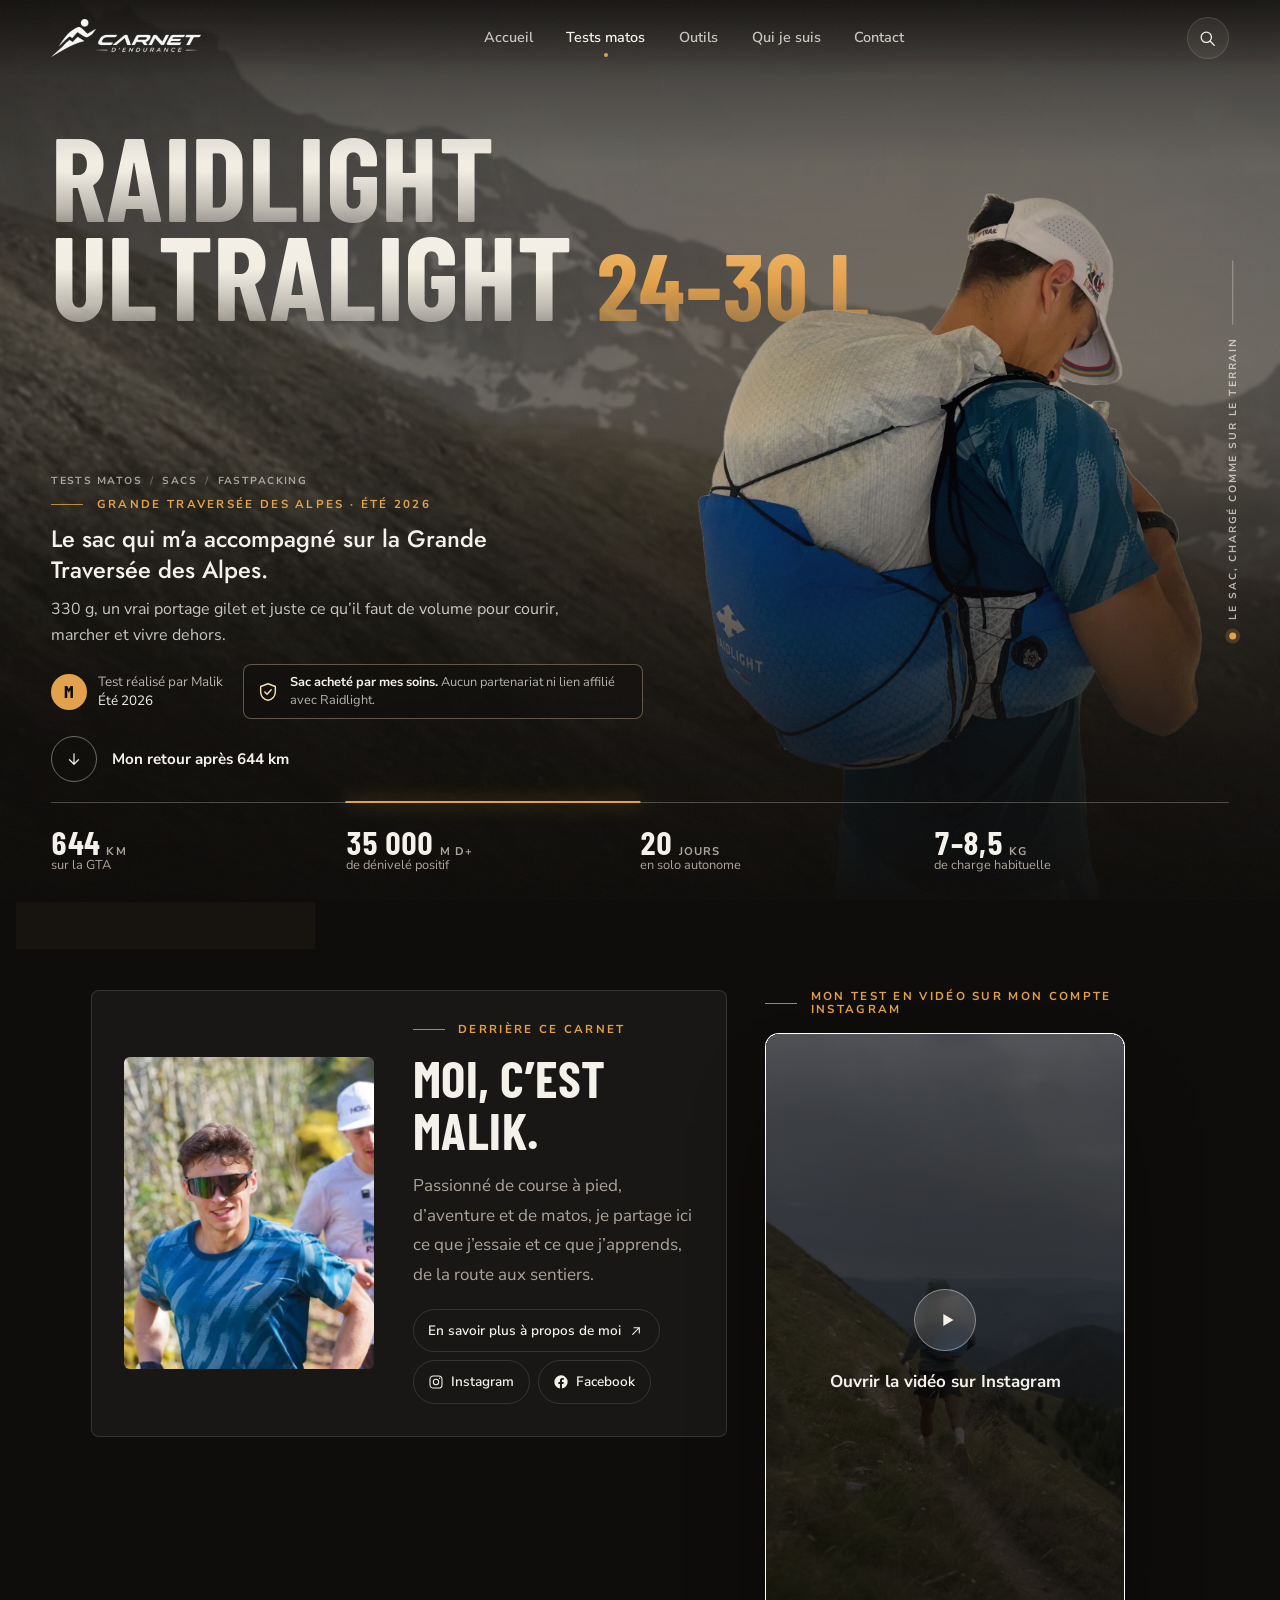
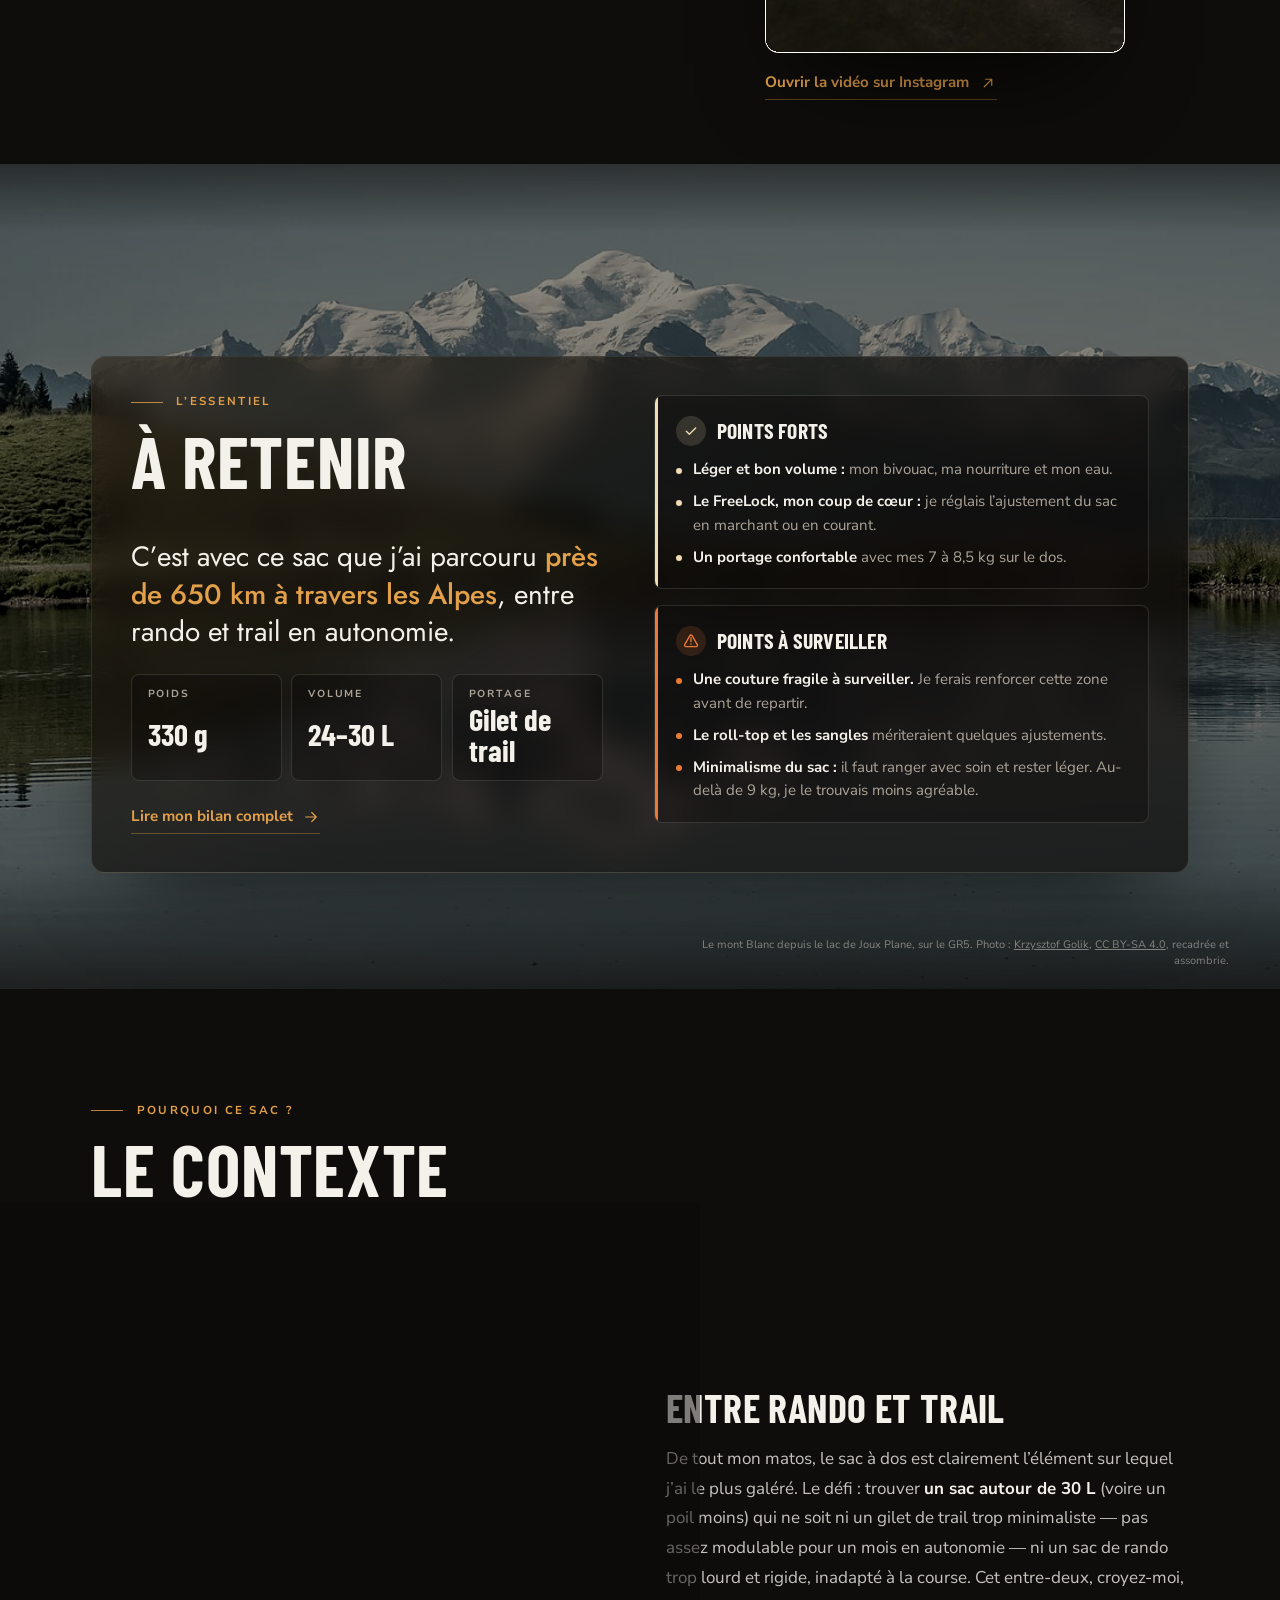
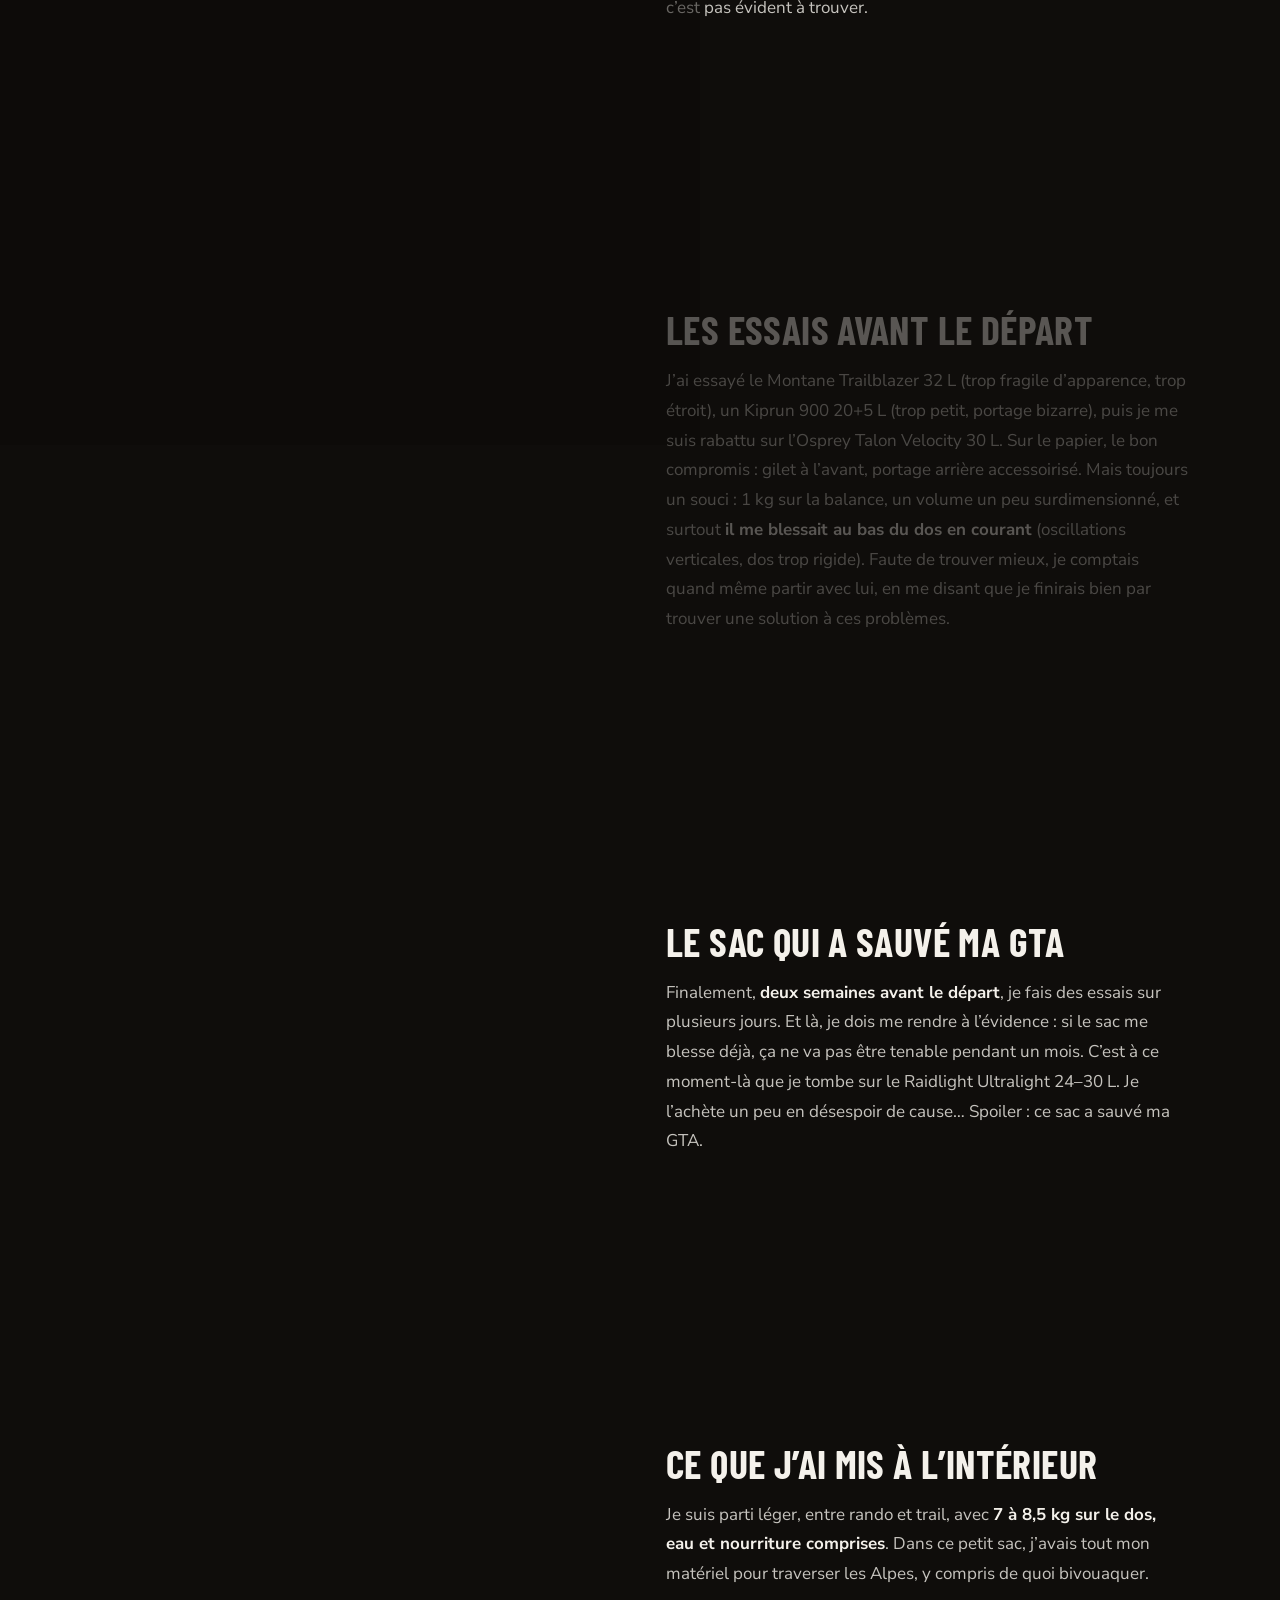
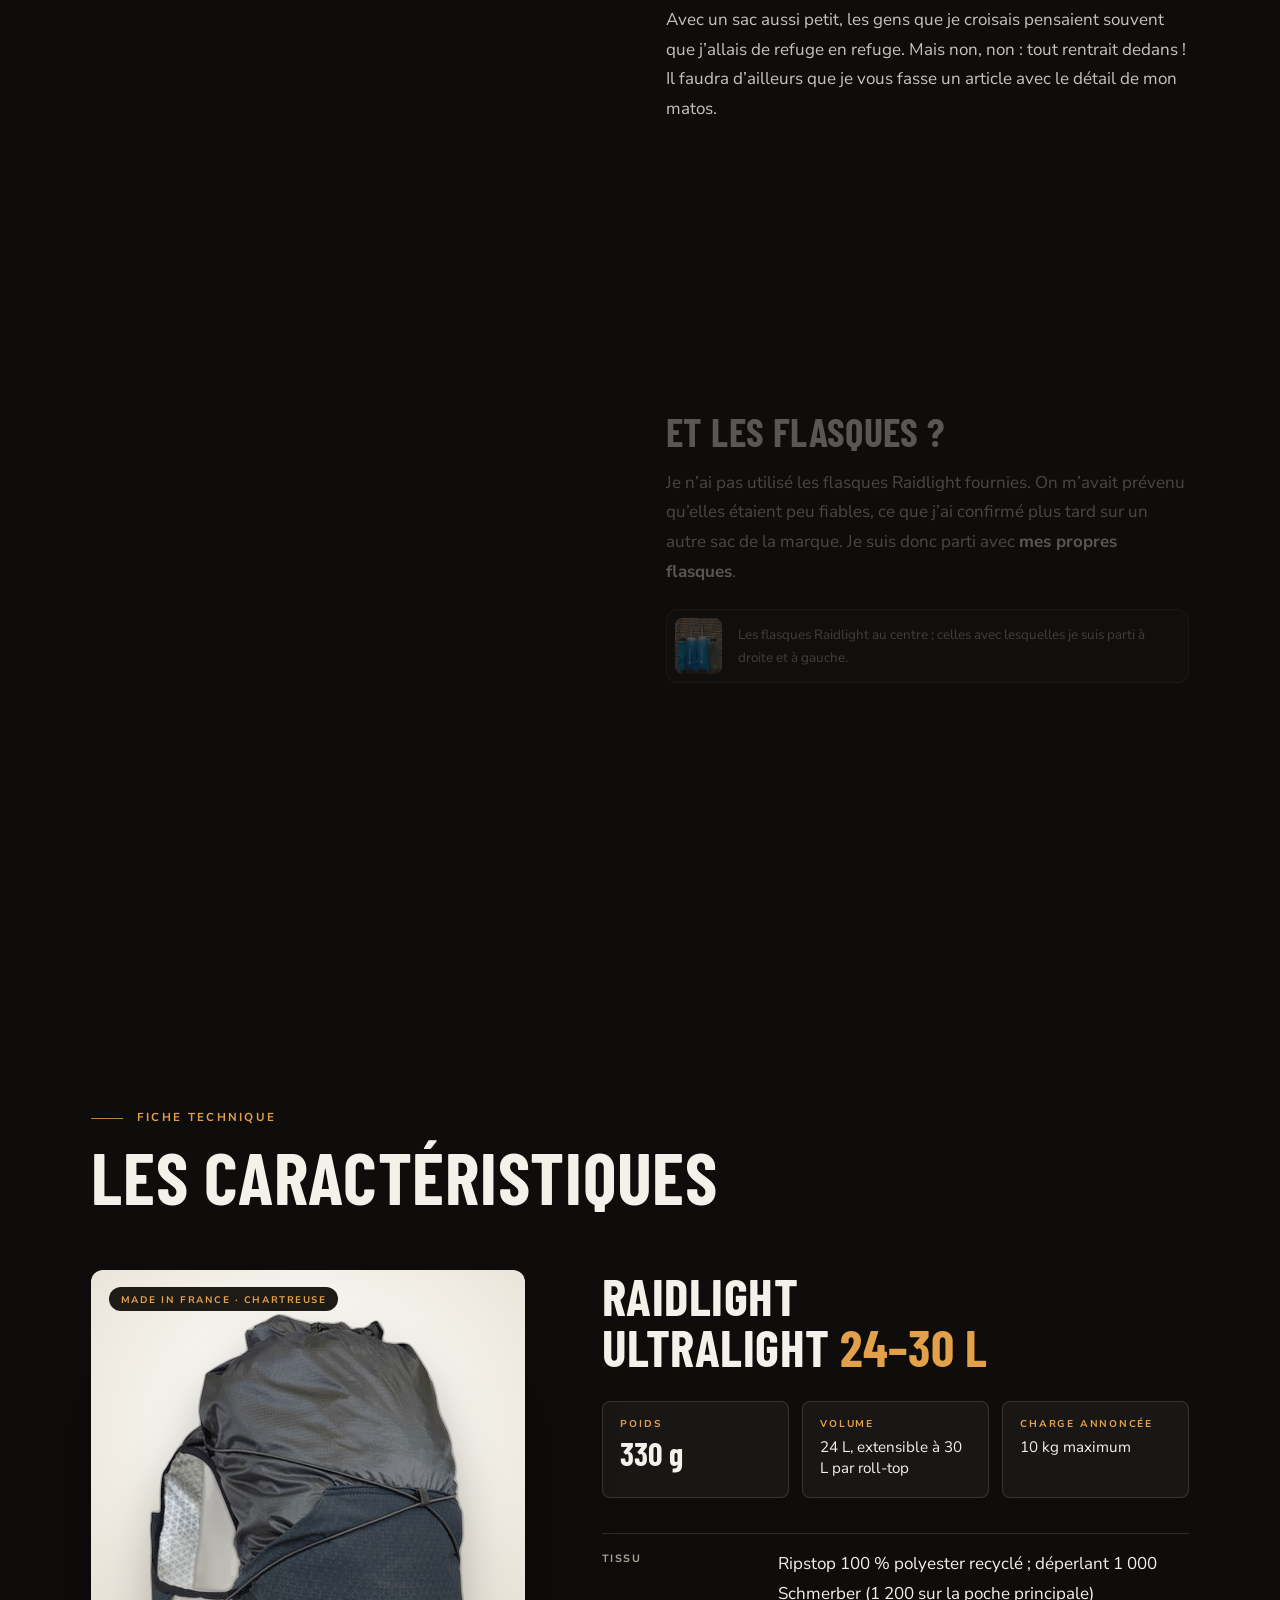
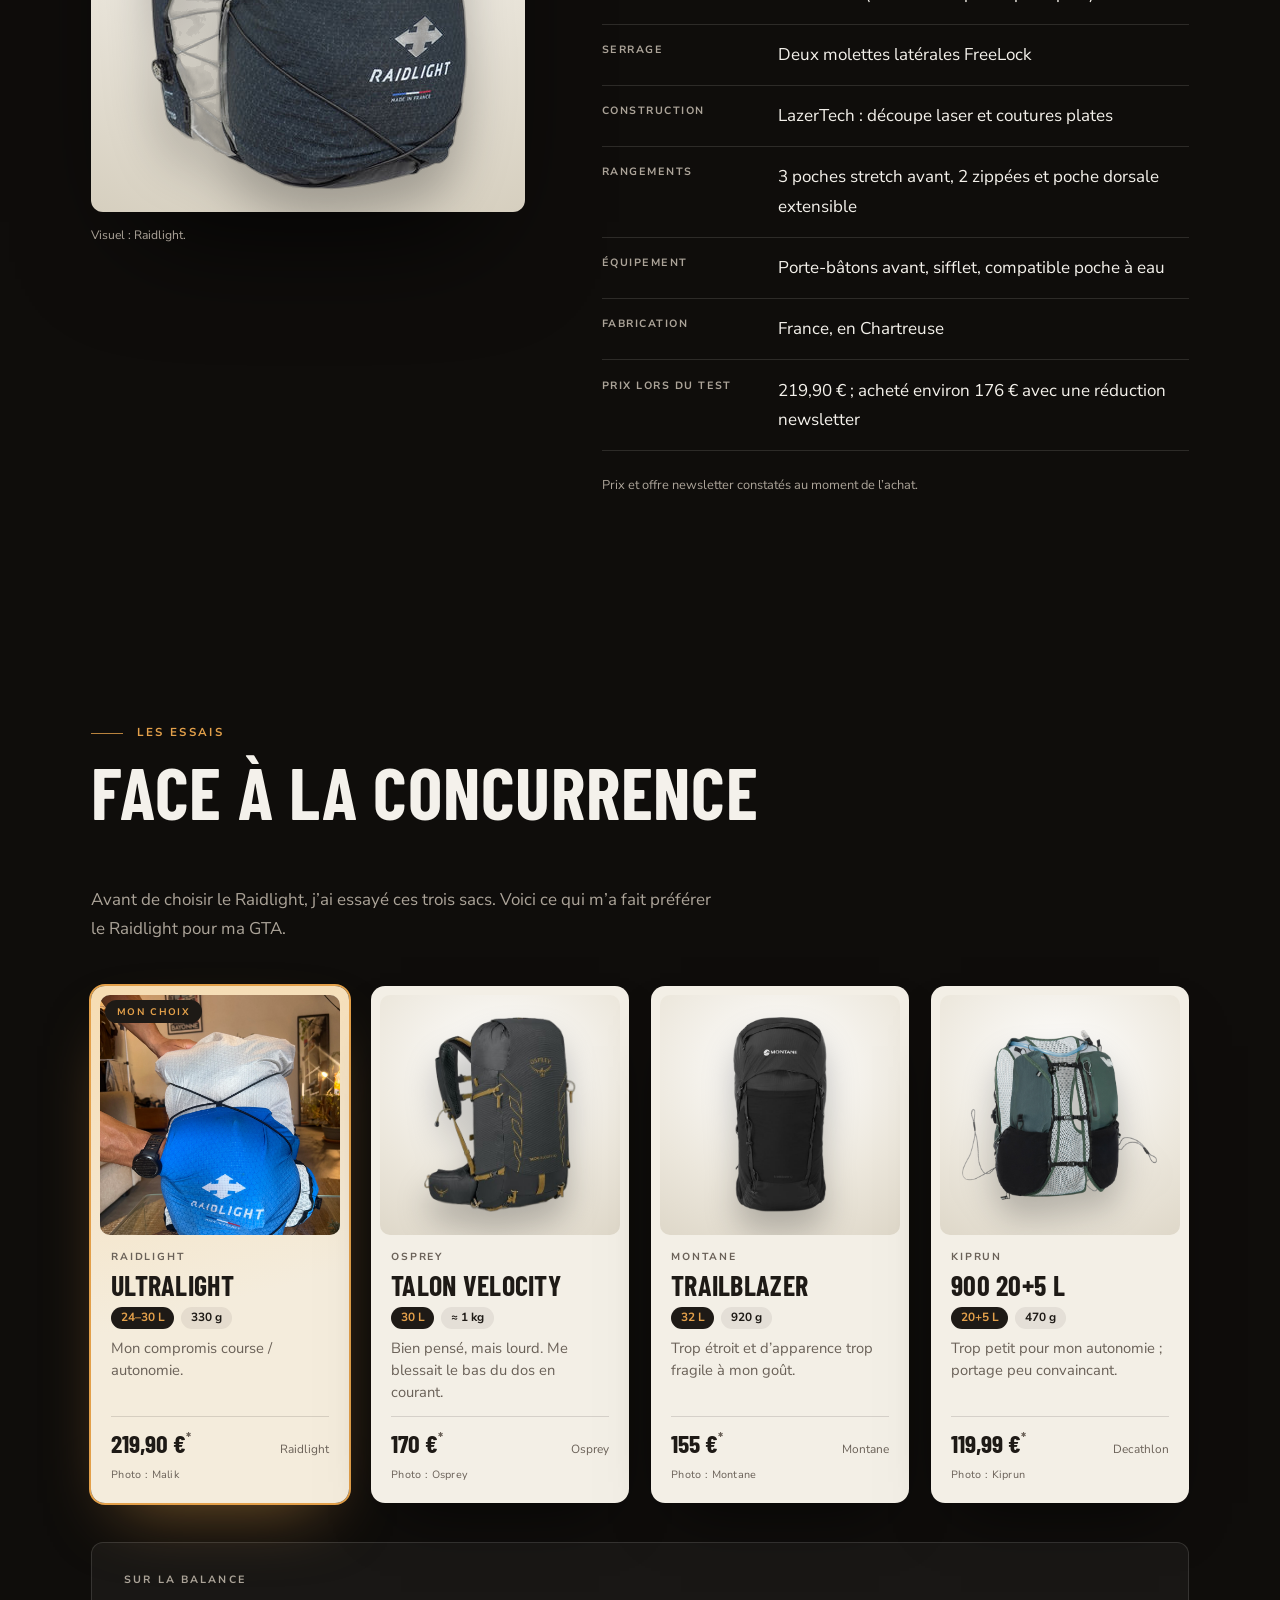
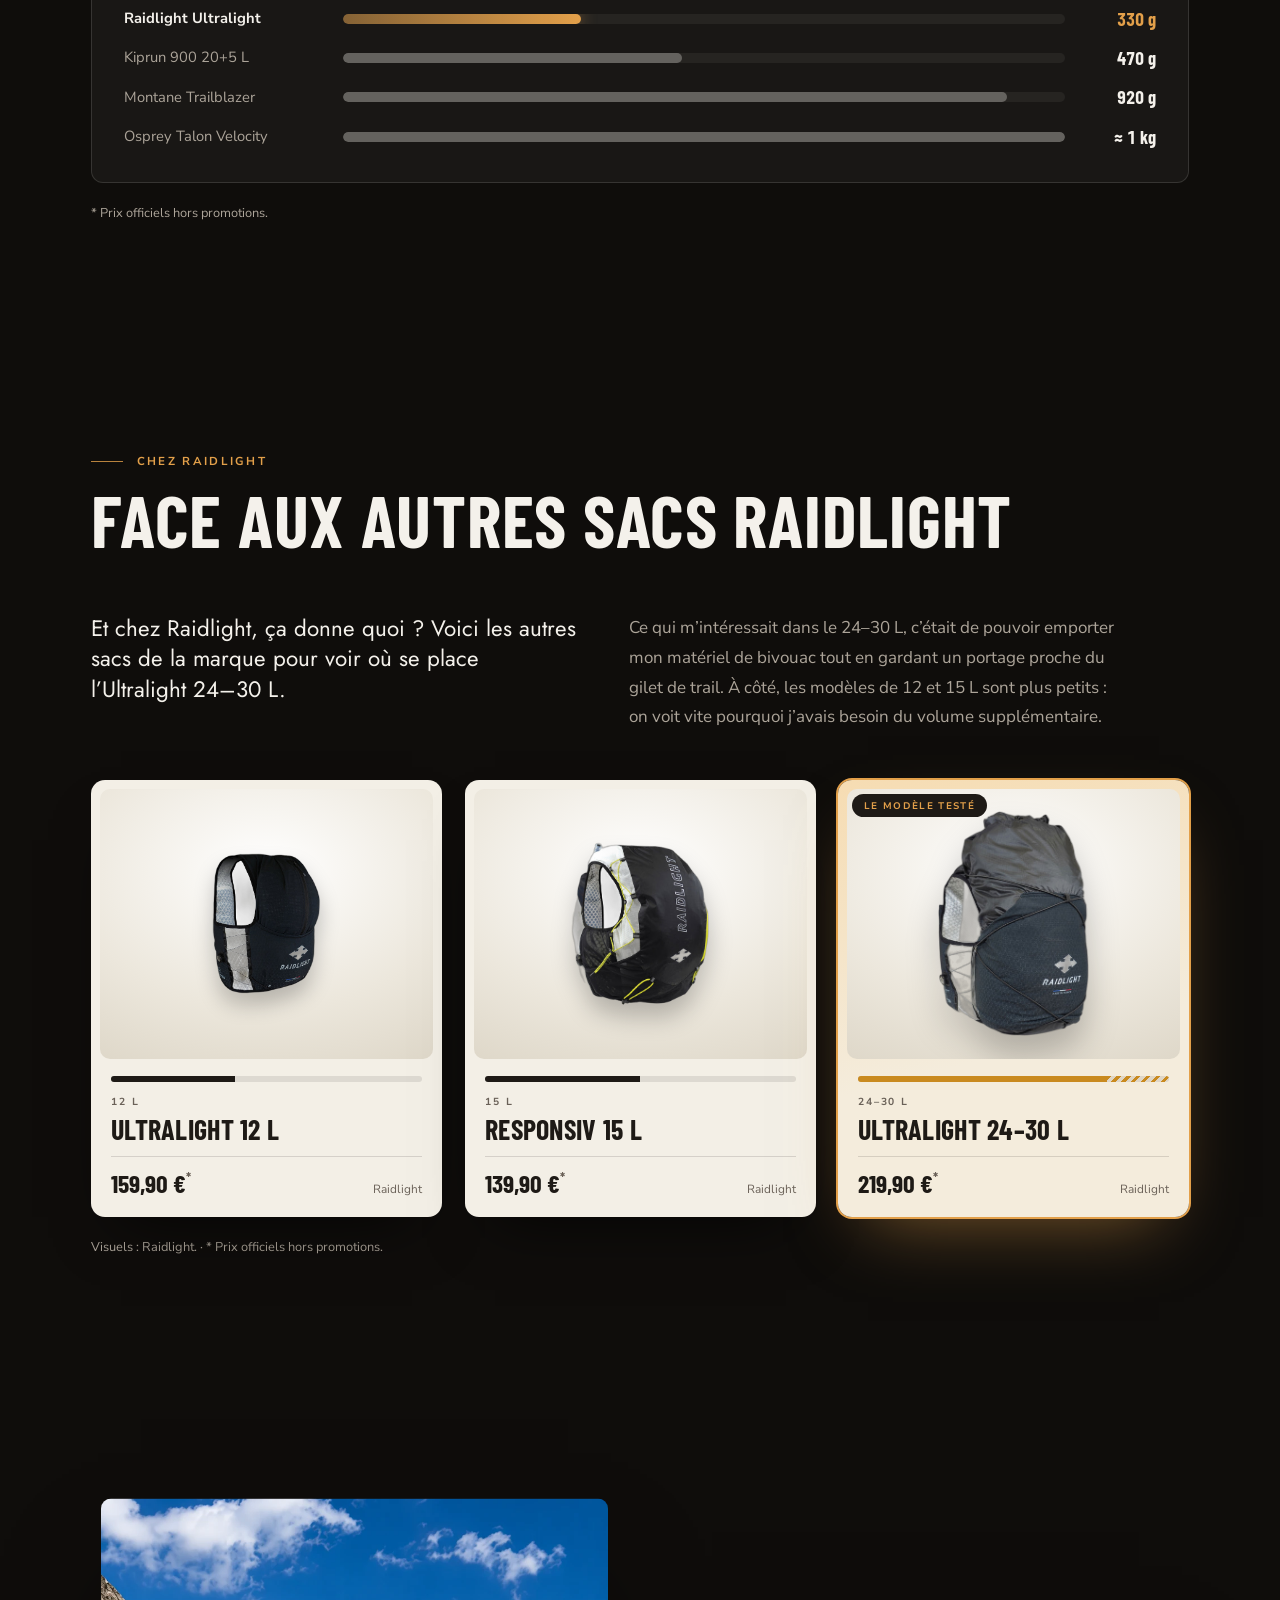
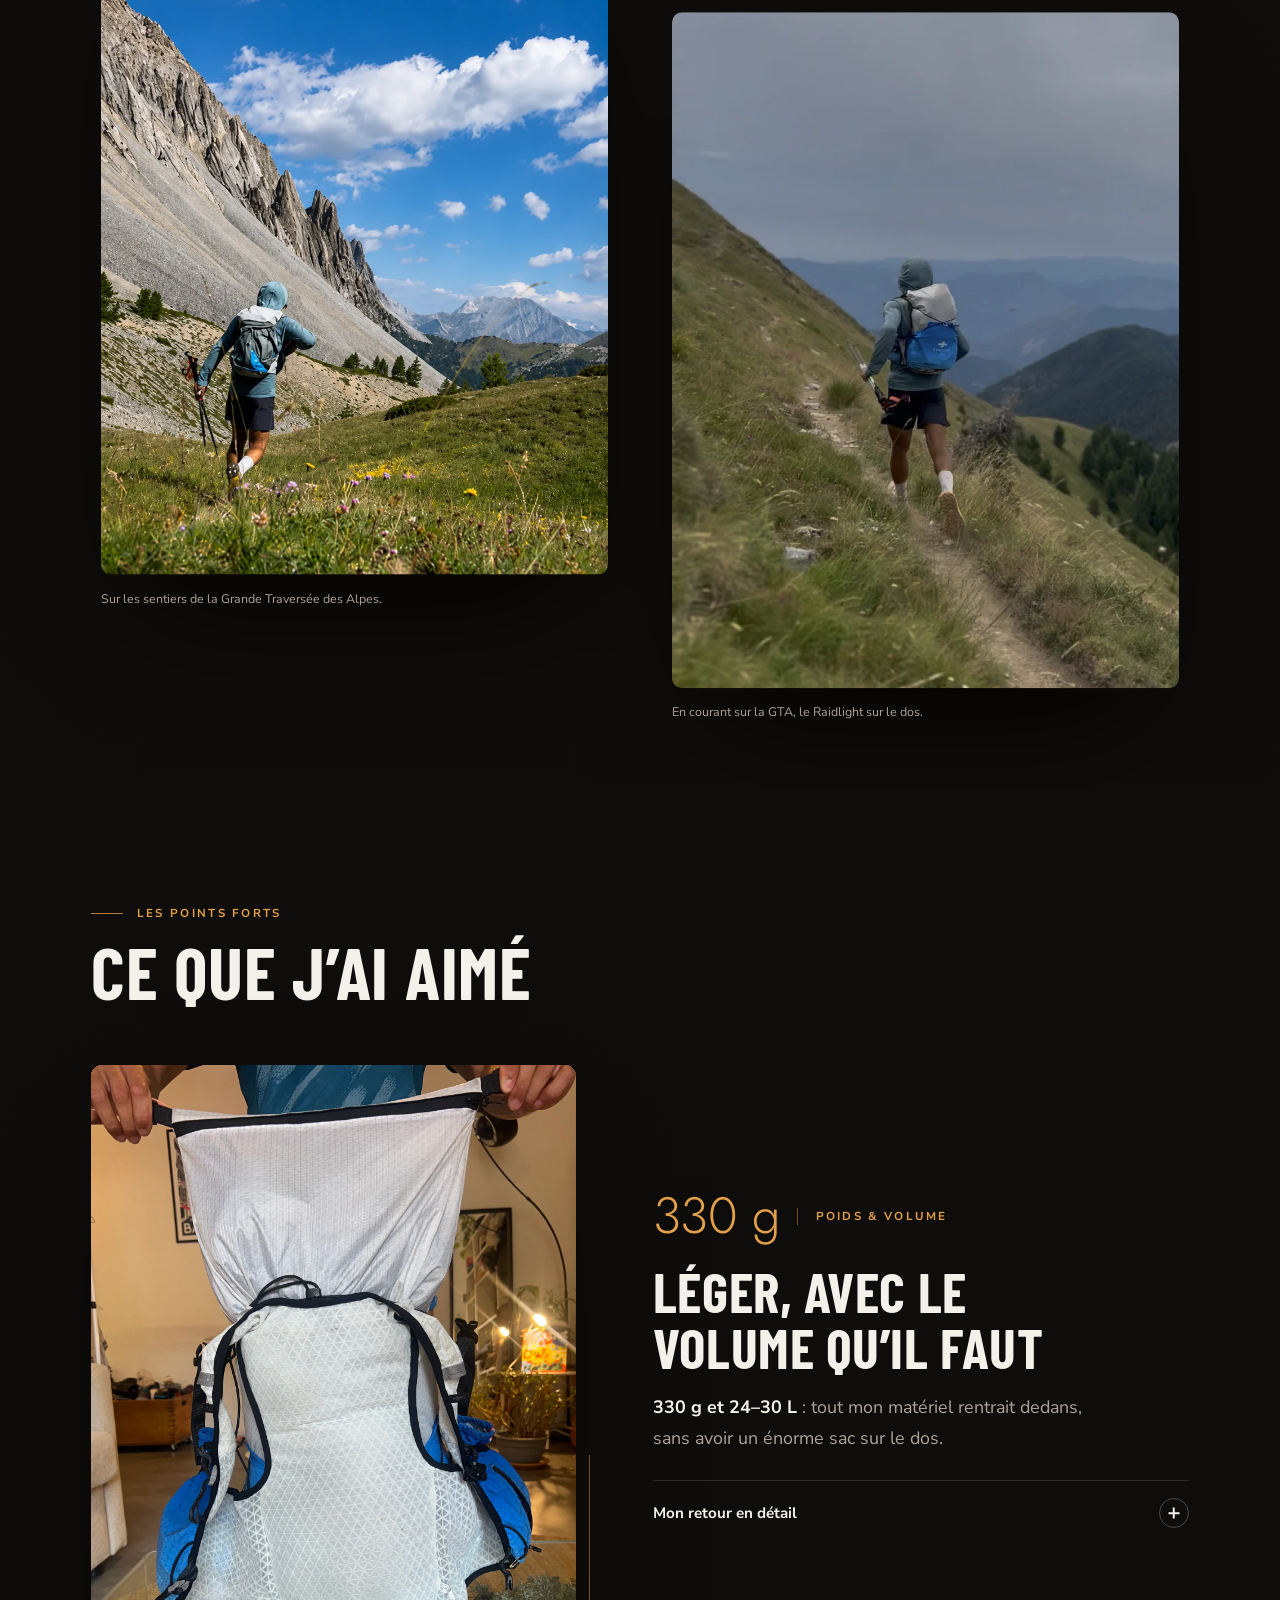
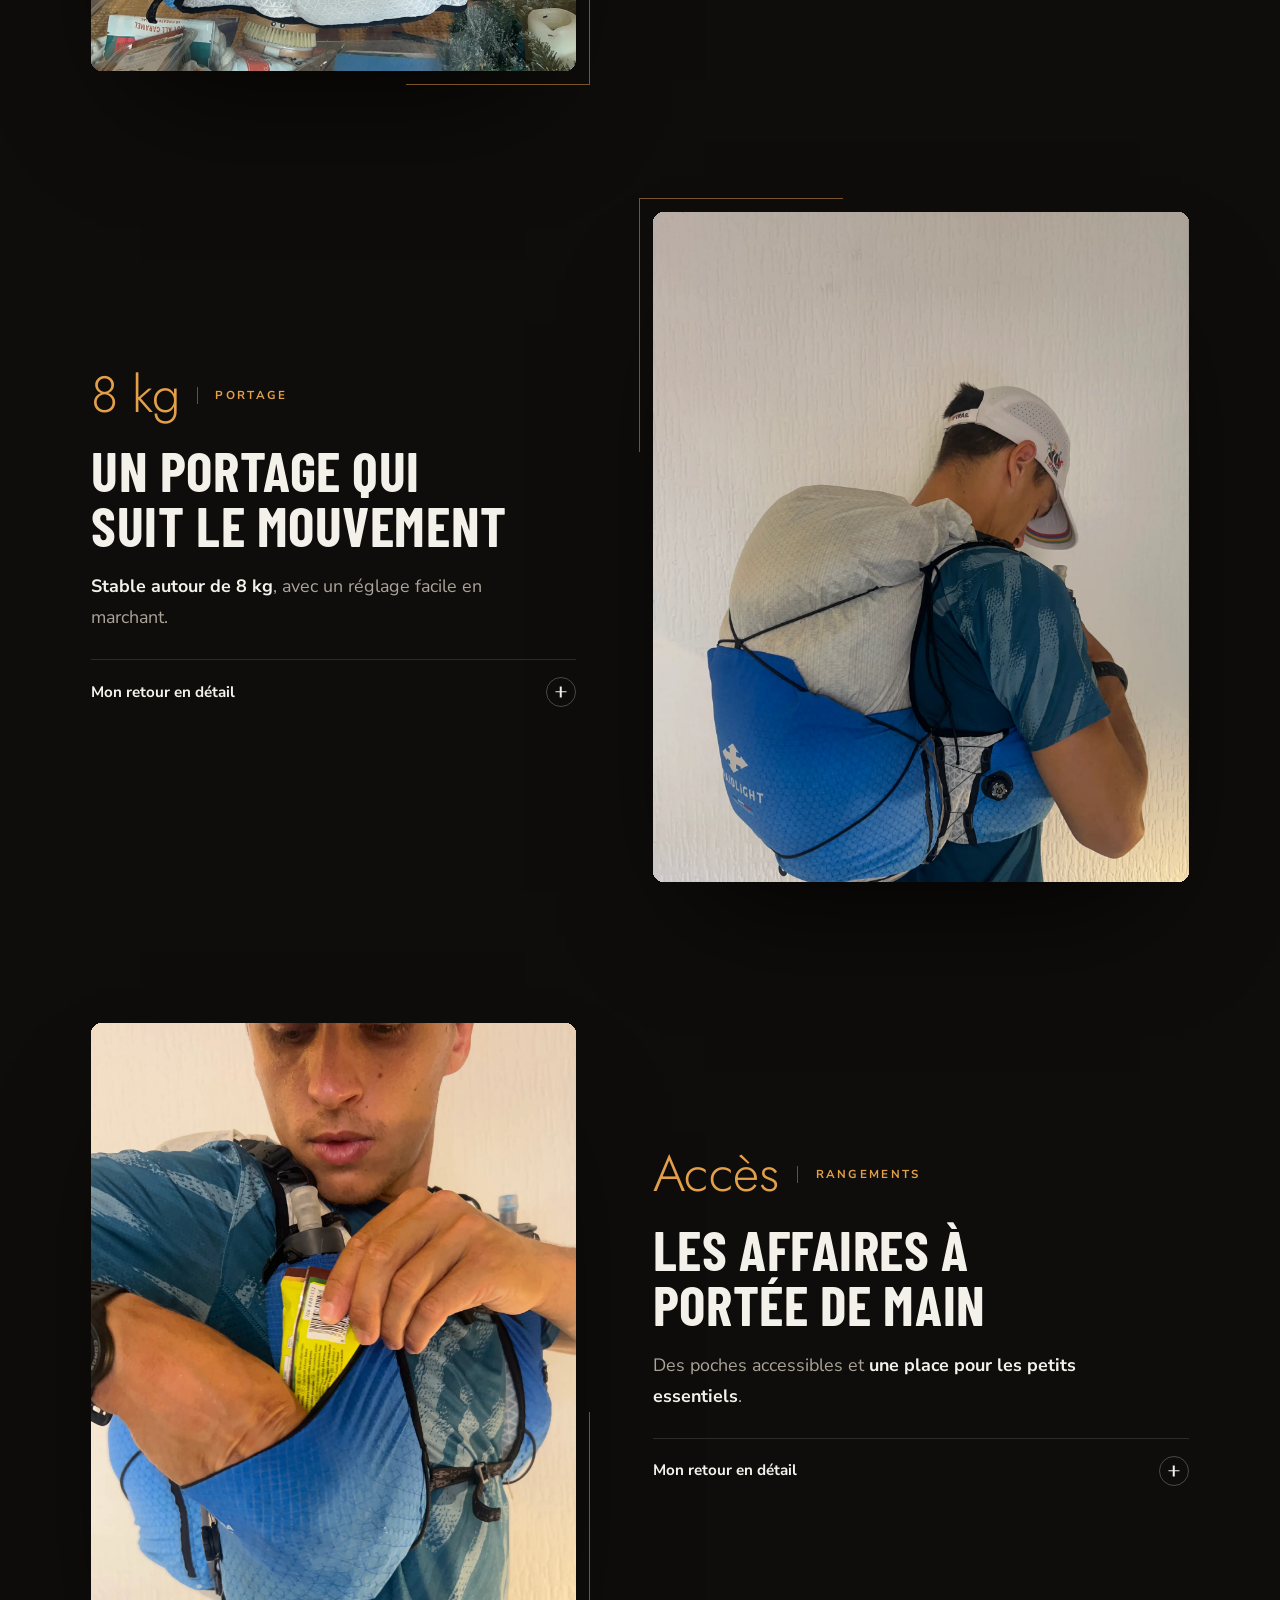
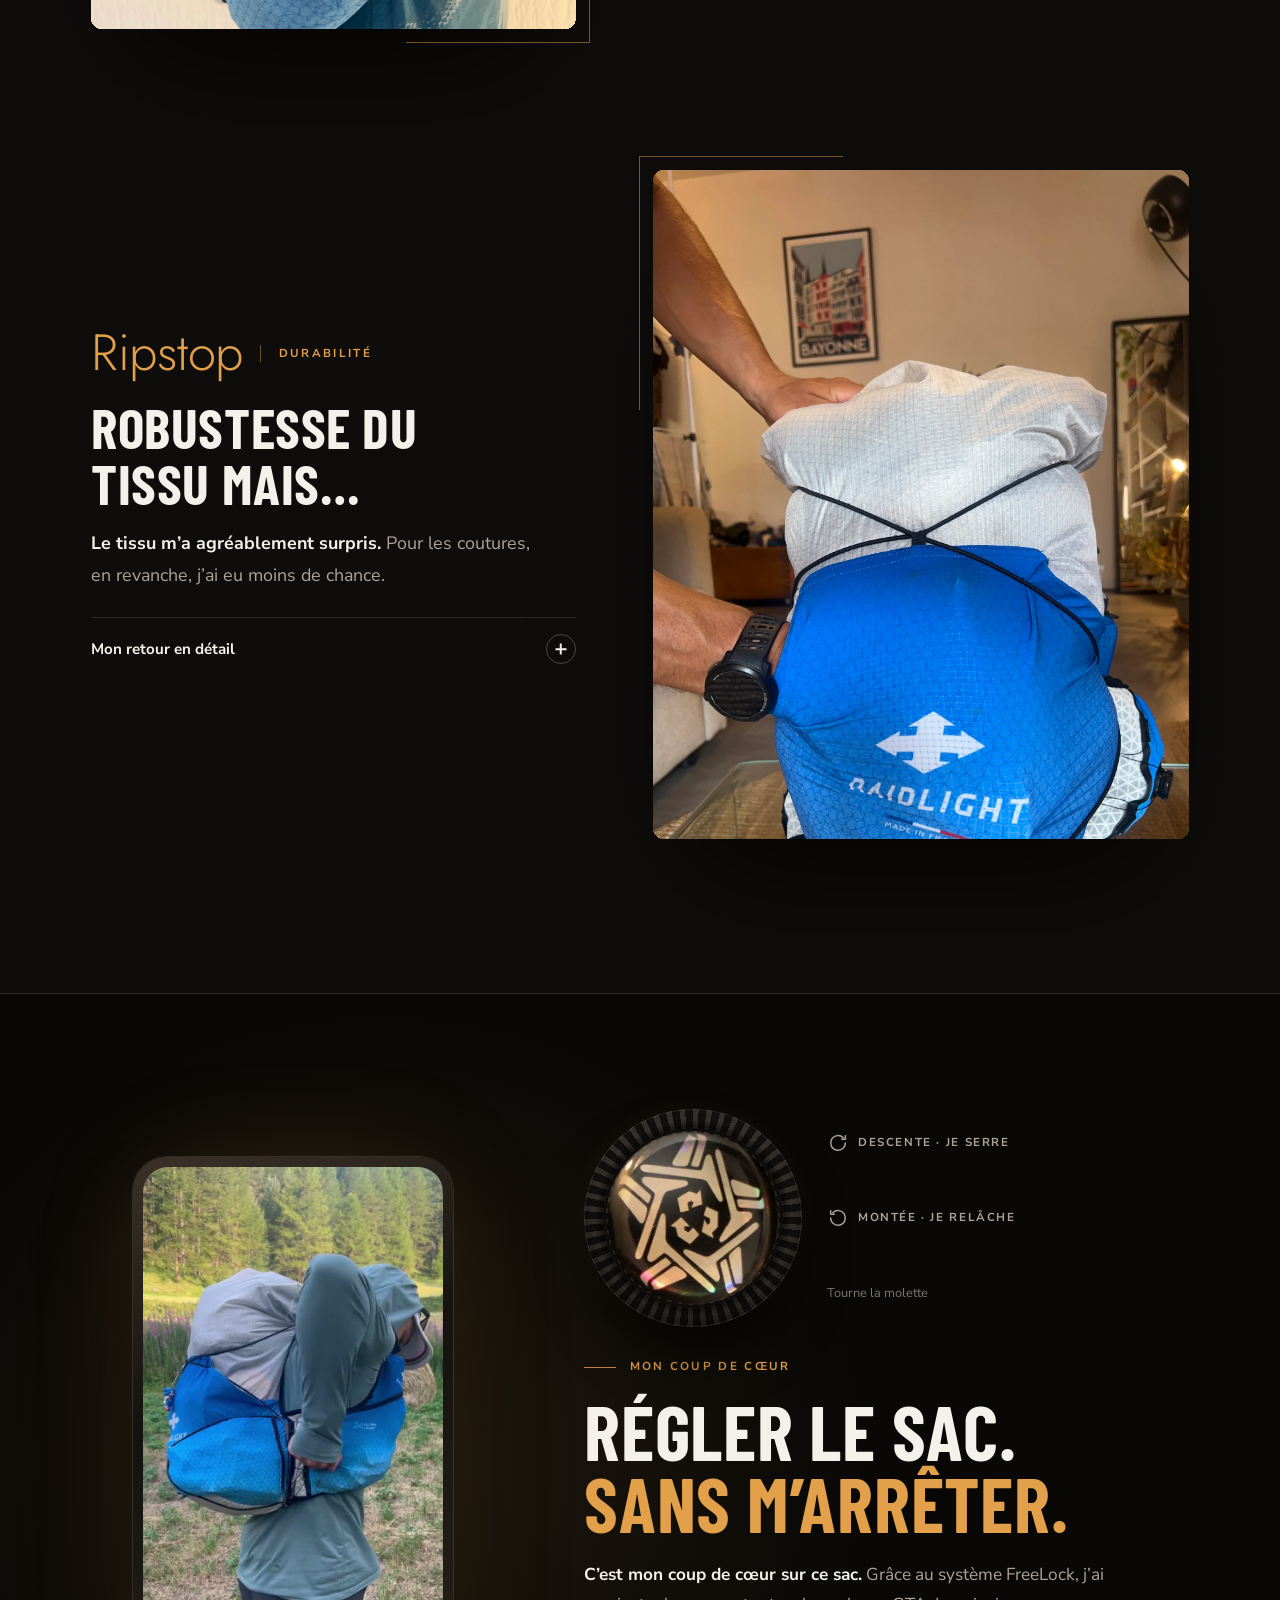
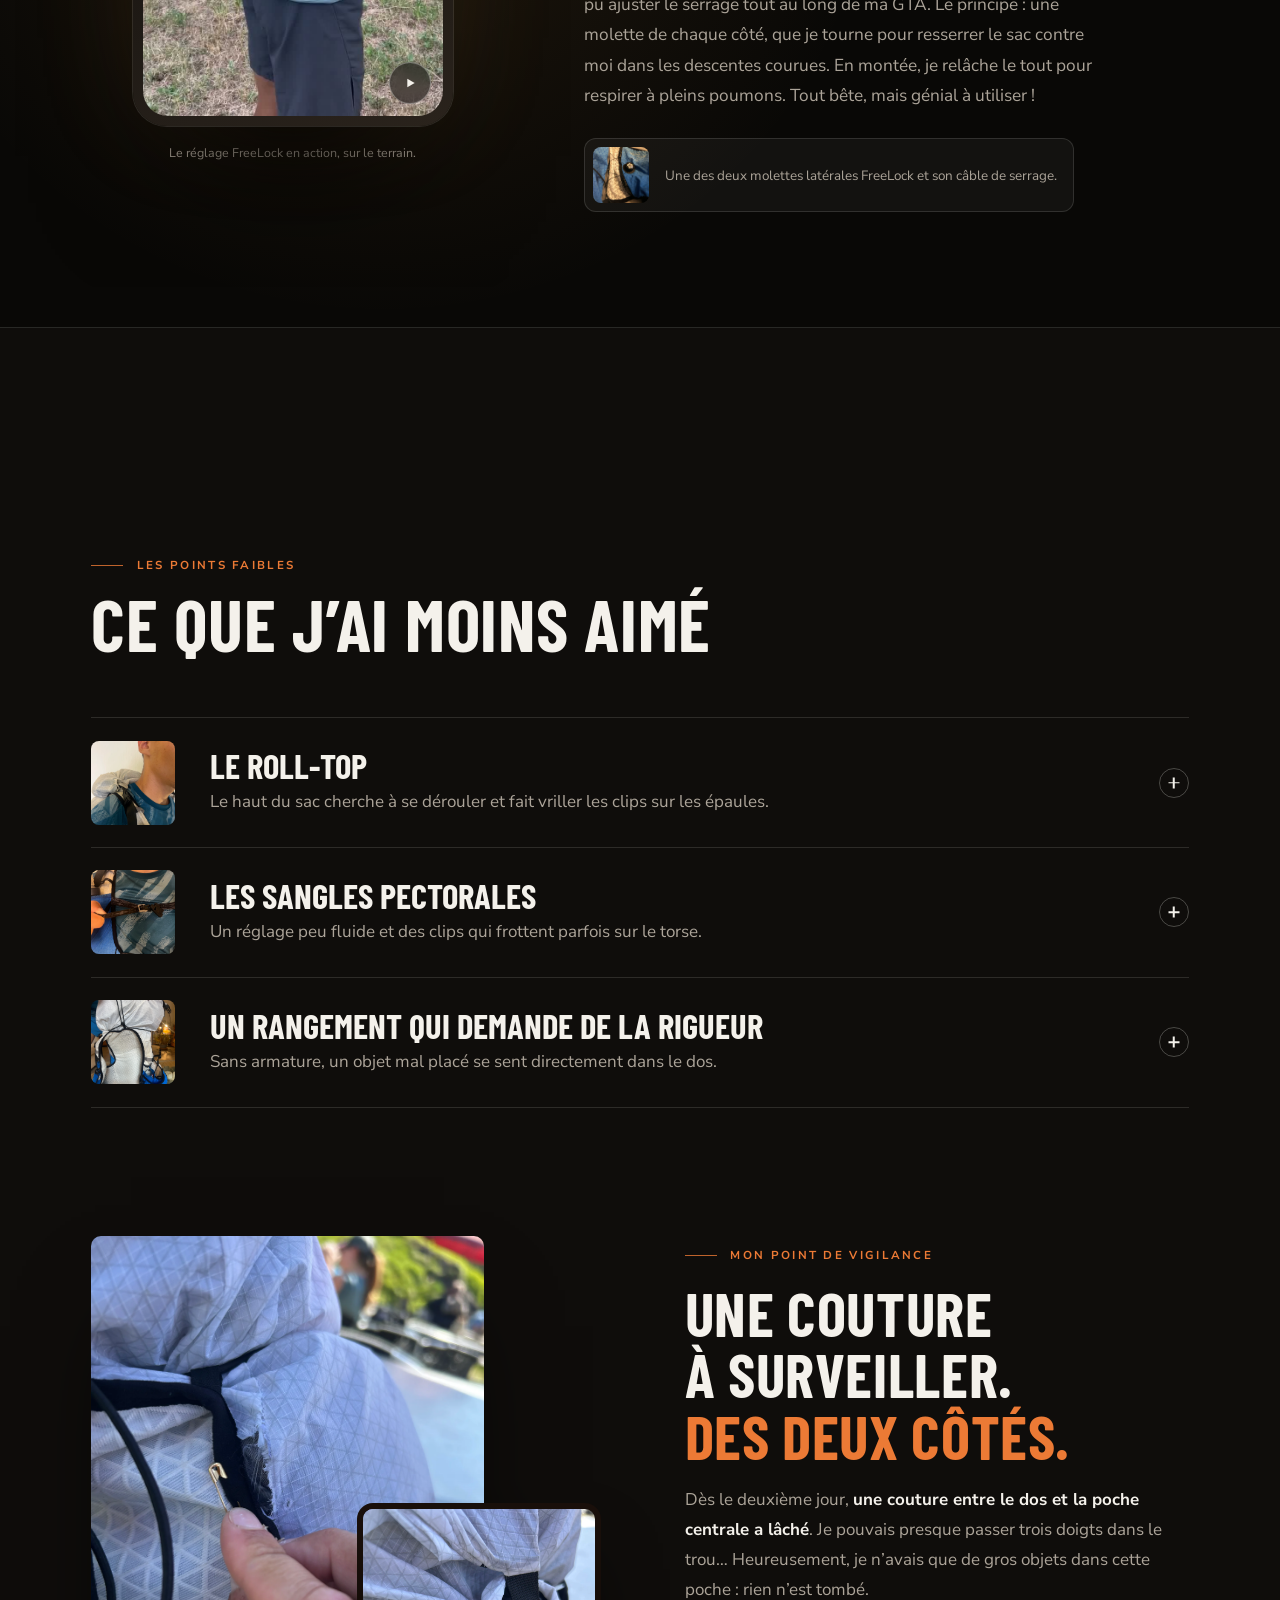
==== commit f7171f17: "À retenir : photo du mont Blanc en fond, carte en verre dépoli Photo : Krzysztof Golik, CC BY-SA 4.0" ====
--- a/carnet-raidlight/index.html
+++ b/carnet-raidlight/index.html
@@ -157,7 +157,8 @@
   <div class="toc-sheet" id="toc-sheet" hidden></div>
 
   <!-- RESUME -->
-  <section class="chapter resume" id="resume" data-title="À retenir" data-bg="#0f0d0b">
+  <section class="chapter resume has-backdrop" id="resume" data-title="À retenir" data-bg="#0f0d0b">
+    <img class="sec-backdrop is-hq" src="assets/bg-montblanc.webp" alt="" width="1920" height="829" loading="lazy" data-speed="-5">
     <div class="wrap">
       <div class="resume-card" data-reveal>
         <div class="resume-main">
@@ -193,6 +194,7 @@
         </div>
       </div>
     </div>
+    <p class="photo-credit">Le mont Blanc depuis le lac de Joux Plane, sur le GR5. Photo : <a href="https://commons.wikimedia.org/wiki/File:Massif_du_Mont-Blanc_from_Lac_de_Joux_Plane_03.jpg" target="_blank" rel="noopener noreferrer">Krzysztof Golik</a>, <a href="https://creativecommons.org/licenses/by-sa/4.0/deed.fr" target="_blank" rel="noopener noreferrer">CC BY-SA 4.0</a>, recadrée et assombrie.</p>
   </section>
 
   <!-- CONTEXTE -->
--- a/carnet-raidlight/style.css
+++ b/carnet-raidlight/style.css
@@ -173,6 +173,9 @@
   -webkit-background-clip: text; background-clip: text; color: transparent;
 }
 .hero-word.is-split .w-row, .hero-word.is-split .w-size { background: none; }
+/* The gradient fill is clipped to each box; with the tight .84 line-height the box is
+   shorter than the capitals, so extend it upward (and back with a negative margin). */
+.hero-word:not(.is-split) .w-row, .hero-word.is-split .ch { padding-top: .16em; margin-top: -.16em; padding-bottom: .04em; margin-bottom: -.04em; }
 .hero-word .ch { display: inline-block; will-change: transform; }
 .hero-scrim { position: absolute; inset: 0; z-index: 4; pointer-events: none; background: linear-gradient(to top, rgba(var(--scrim), .97) 0%, rgba(var(--scrim), .78) 18%, rgba(var(--scrim), 0) 52%), radial-gradient(60% 50% at 0% 85%, rgba(var(--scrim), .7), rgba(var(--scrim), 0) 75%), linear-gradient(to bottom, rgba(var(--scrim), .5), rgba(var(--scrim), 0) 18%); }
 .hero-content { position: absolute; z-index: 5; left: 0; right: 0; bottom: 118px; max-width: none; }
@@ -268,8 +271,8 @@
 .toc-sheet a:hover, .toc-sheet a.is-active { background: var(--ink-3); color: var(--glow); }
 
 /* ---------- À retenir ---------- */
-.resume { padding-block: clamp(3.5rem, 6vw, 5rem); }
-.resume-card { display: grid; grid-template-columns: minmax(0, 1fr) minmax(0, 1.05fr); gap: clamp(1.5rem, 4vw, 3.5rem); padding: clamp(1.4rem, 3vw, 2.6rem); border: 1px solid var(--line); border-radius: 14px; background: linear-gradient(150deg, rgba(227, 160, 74, .07), rgba(244, 241, 235, .025) 55%); }
+.resume { padding-block: clamp(7rem, 15vw, 13rem) clamp(5rem, 9vw, 8rem); }
+.resume-card { display: grid; grid-template-columns: minmax(0, 1fr) minmax(0, 1.05fr); gap: clamp(1.5rem, 4vw, 3.5rem); padding: clamp(1.4rem, 3vw, 2.6rem); border: 1px solid var(--line); border-radius: 14px; background: linear-gradient(150deg, rgba(227, 160, 74, .08), rgba(13, 11, 9, .35) 55%), rgba(13, 11, 9, .5); backdrop-filter: blur(14px); -webkit-backdrop-filter: blur(14px); box-shadow: 0 40px 90px -40px rgba(0, 0, 0, .8); }
 .resume .sec-head { margin-bottom: 1.2rem; }
 .resume-main { display: grid; gap: 1.4rem; align-content: start; }
 .lead-statement { font: 400 clamp(1.3rem, 1rem + 1vw, 1.75rem)/1.35 var(--futura); }
@@ -406,6 +409,13 @@
   filter: grayscale(.55) sepia(.45) saturate(.75) brightness(.36) contrast(1.1) blur(2px);
   -webkit-mask-image: linear-gradient(to bottom, transparent 0%, #000 24%, #000 72%, transparent 100%);
   mask-image: linear-gradient(to bottom, transparent 0%, #000 24%, #000 72%, transparent 100%); }
+
+/* Sharp, high-quality landscape (only darkened and warmed, not blurred) */
+.sec-backdrop.is-hq { object-position: 50% 30%; filter: grayscale(.3) sepia(.32) saturate(.85) brightness(.52) contrast(1.06);
+  -webkit-mask-image: linear-gradient(to bottom, transparent 0%, #000 14%, #000 80%, transparent 100%);
+  mask-image: linear-gradient(to bottom, transparent 0%, #000 14%, #000 80%, transparent 100%); }
+.photo-credit { position: absolute; right: max(var(--gutter), env(safe-area-inset-right, 0px)); bottom: 1.2rem; margin: 0; max-width: 34rem; text-align: right; font-size: .68rem; line-height: 1.5; color: rgba(244, 241, 235, .45); }
+.photo-credit a { color: inherit; }
 
 /* ---------- Interlude ---------- */
 .interlude { position: relative; padding-block: clamp(6rem, 12vw, 11rem); overflow: hidden; }
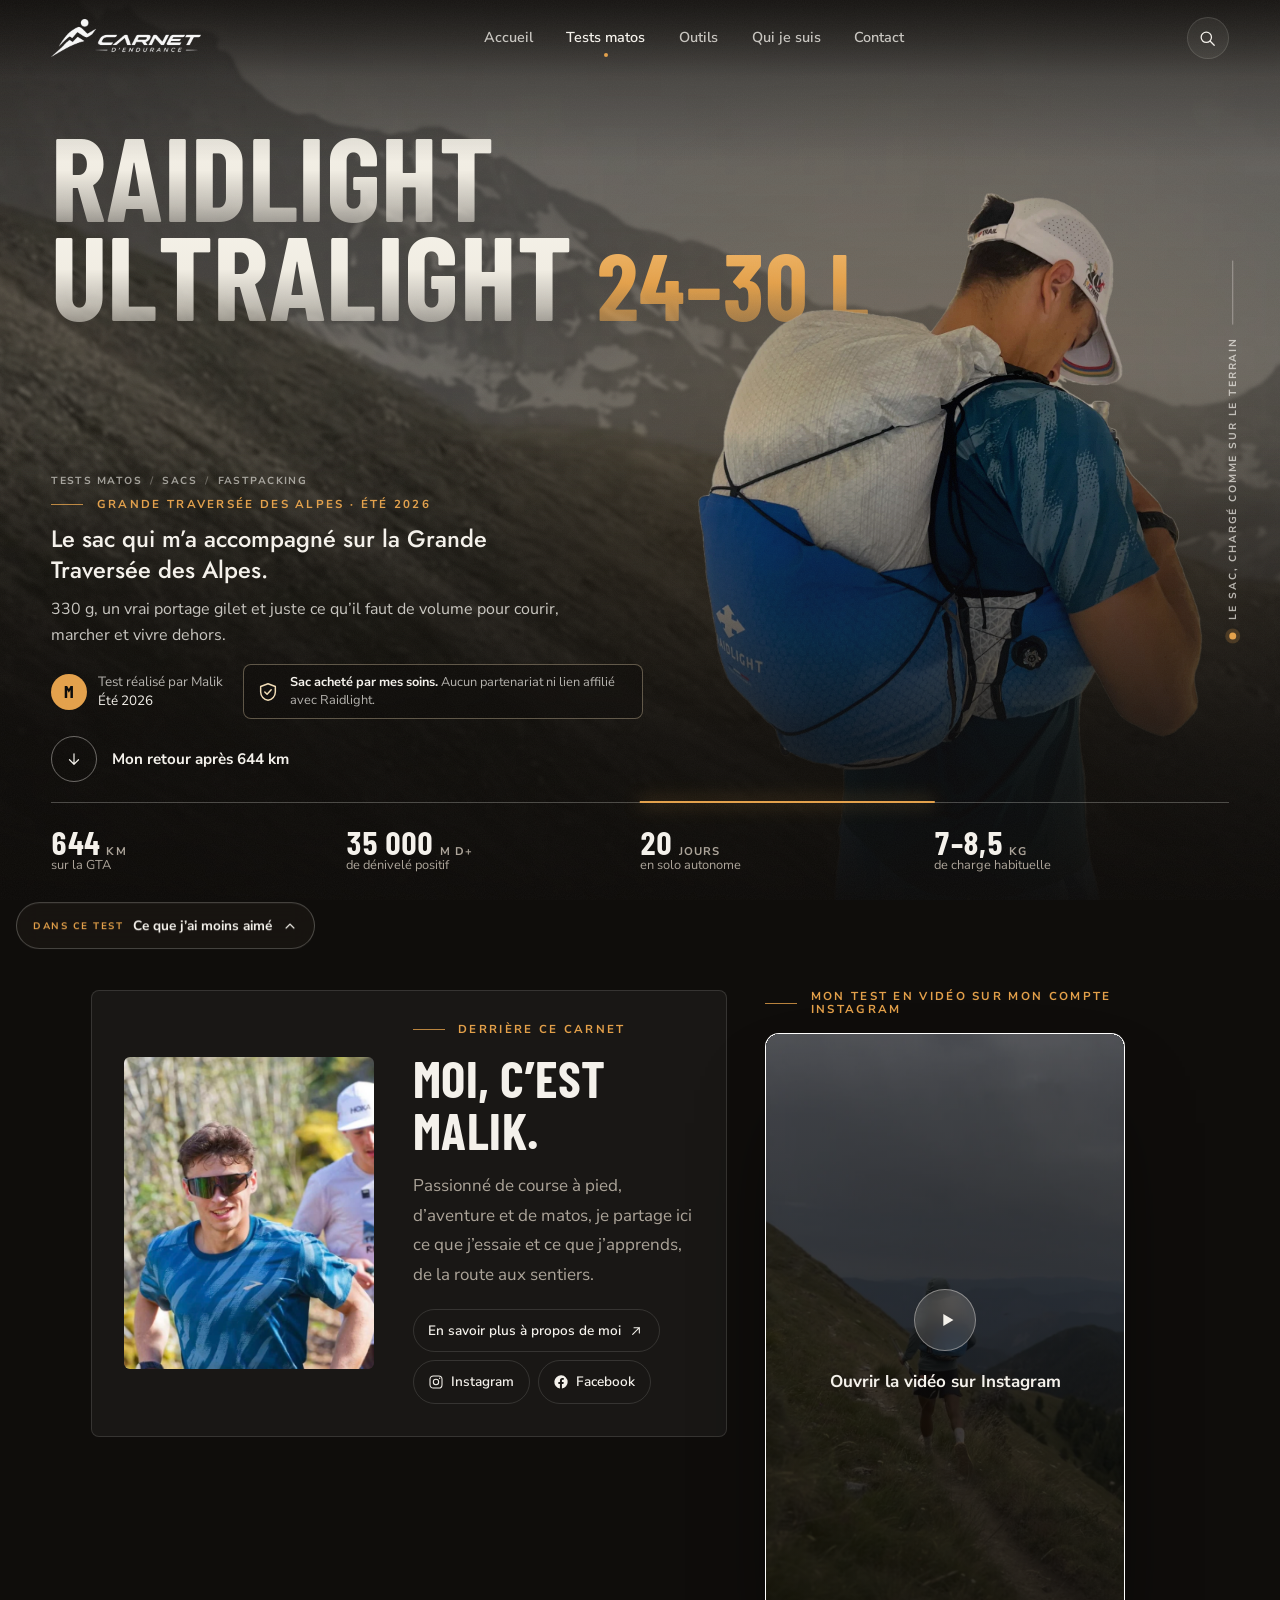
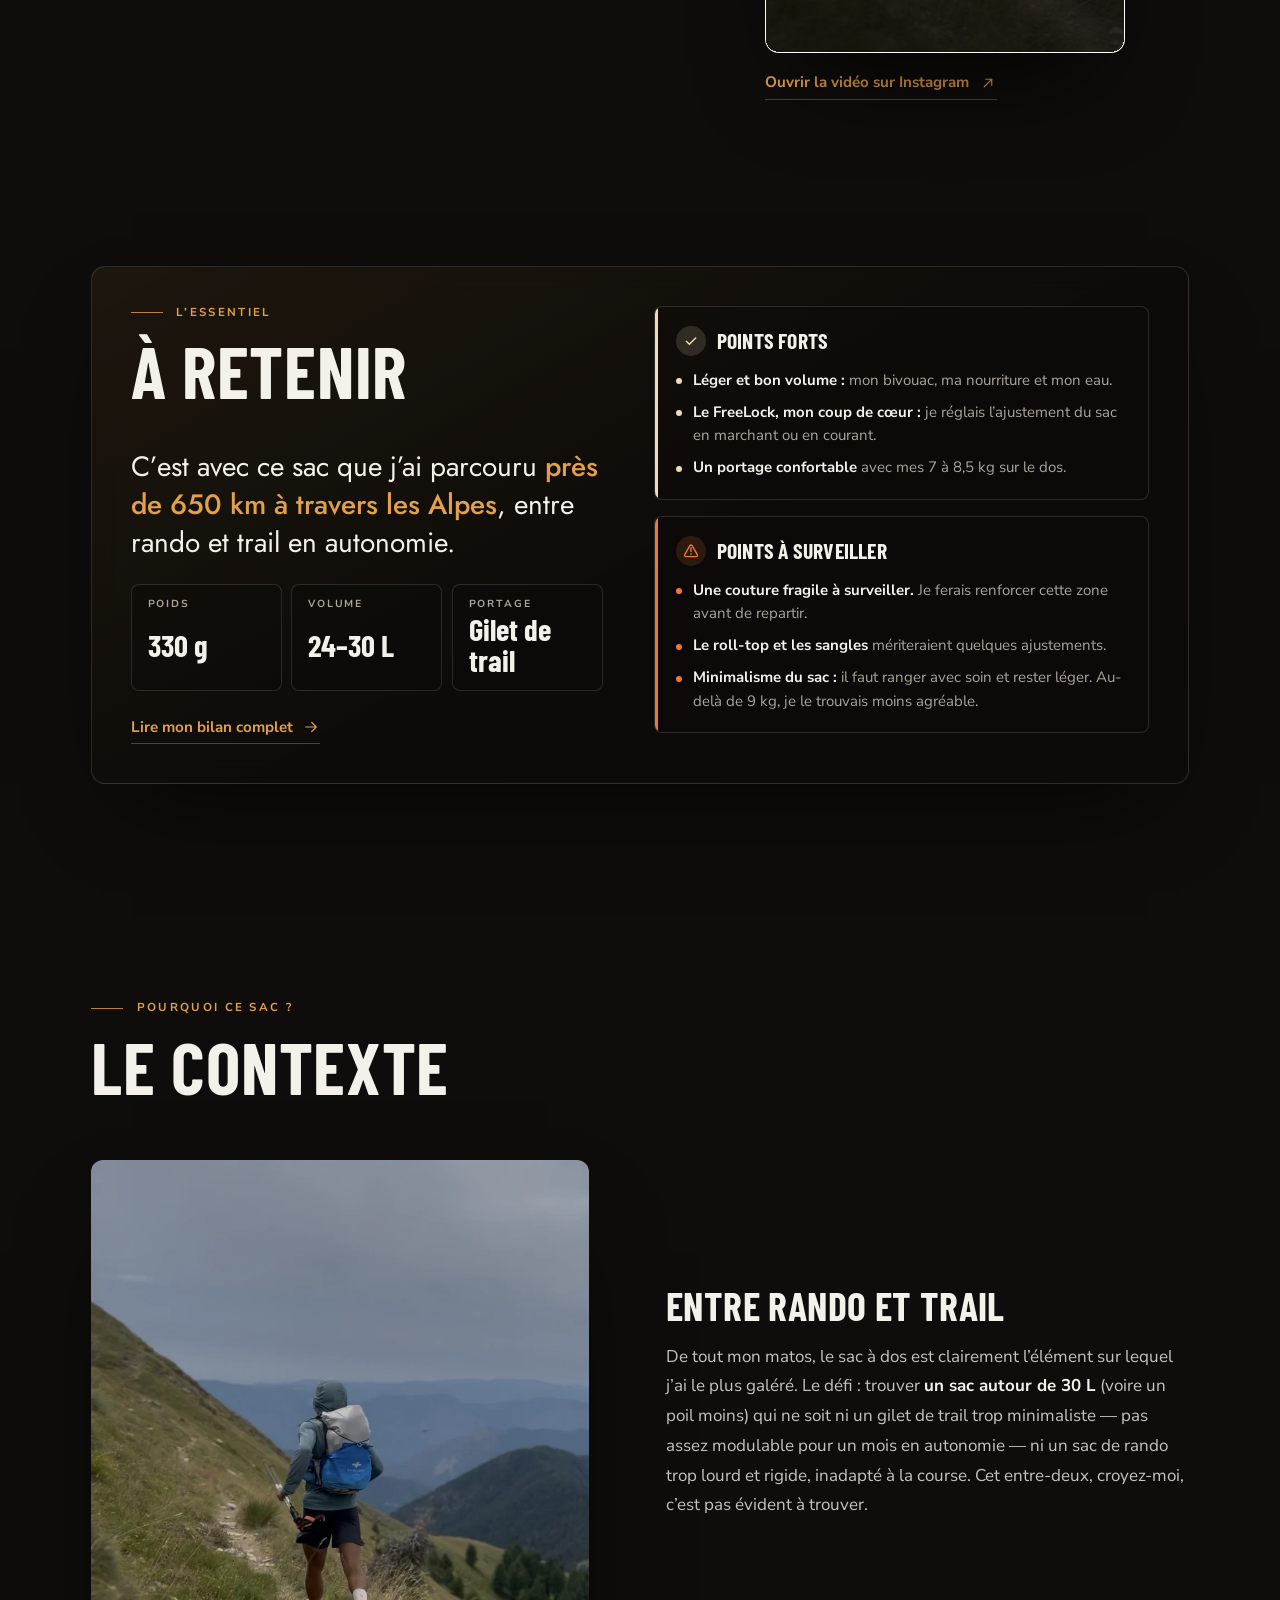
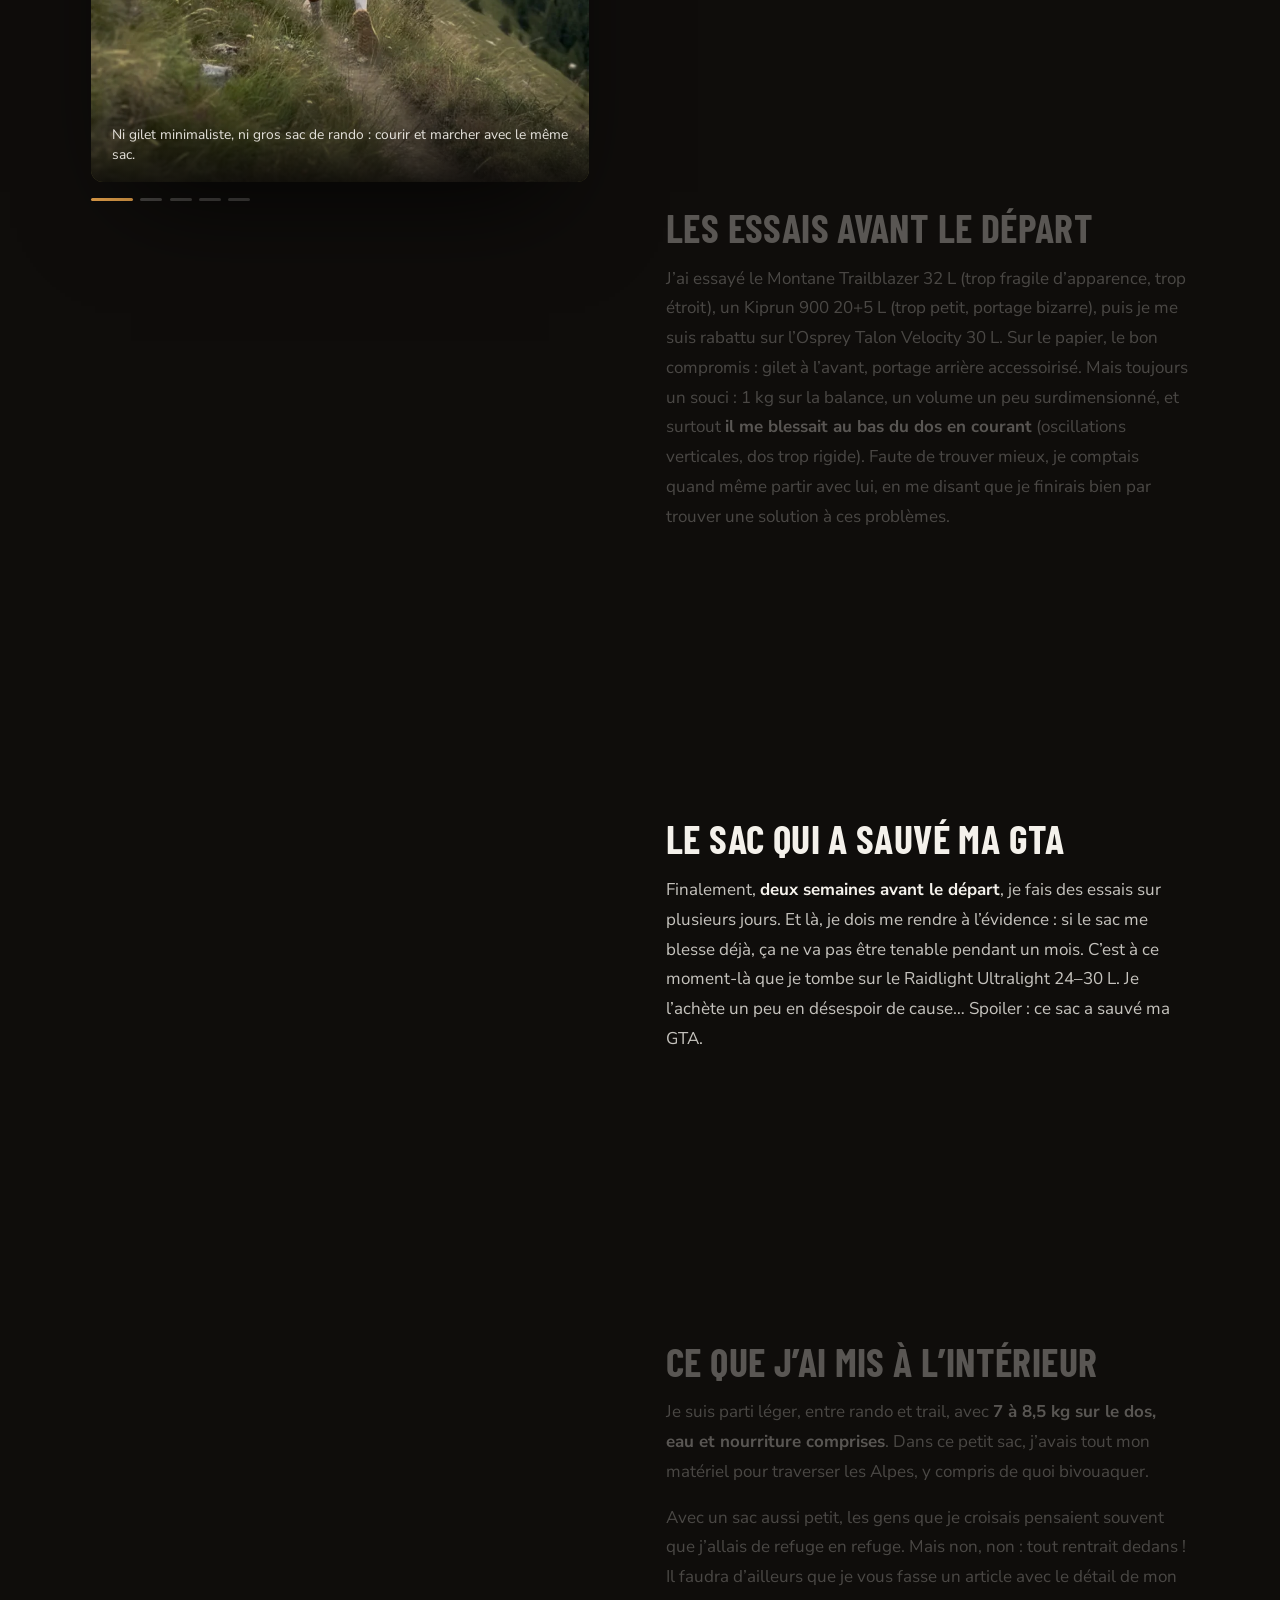
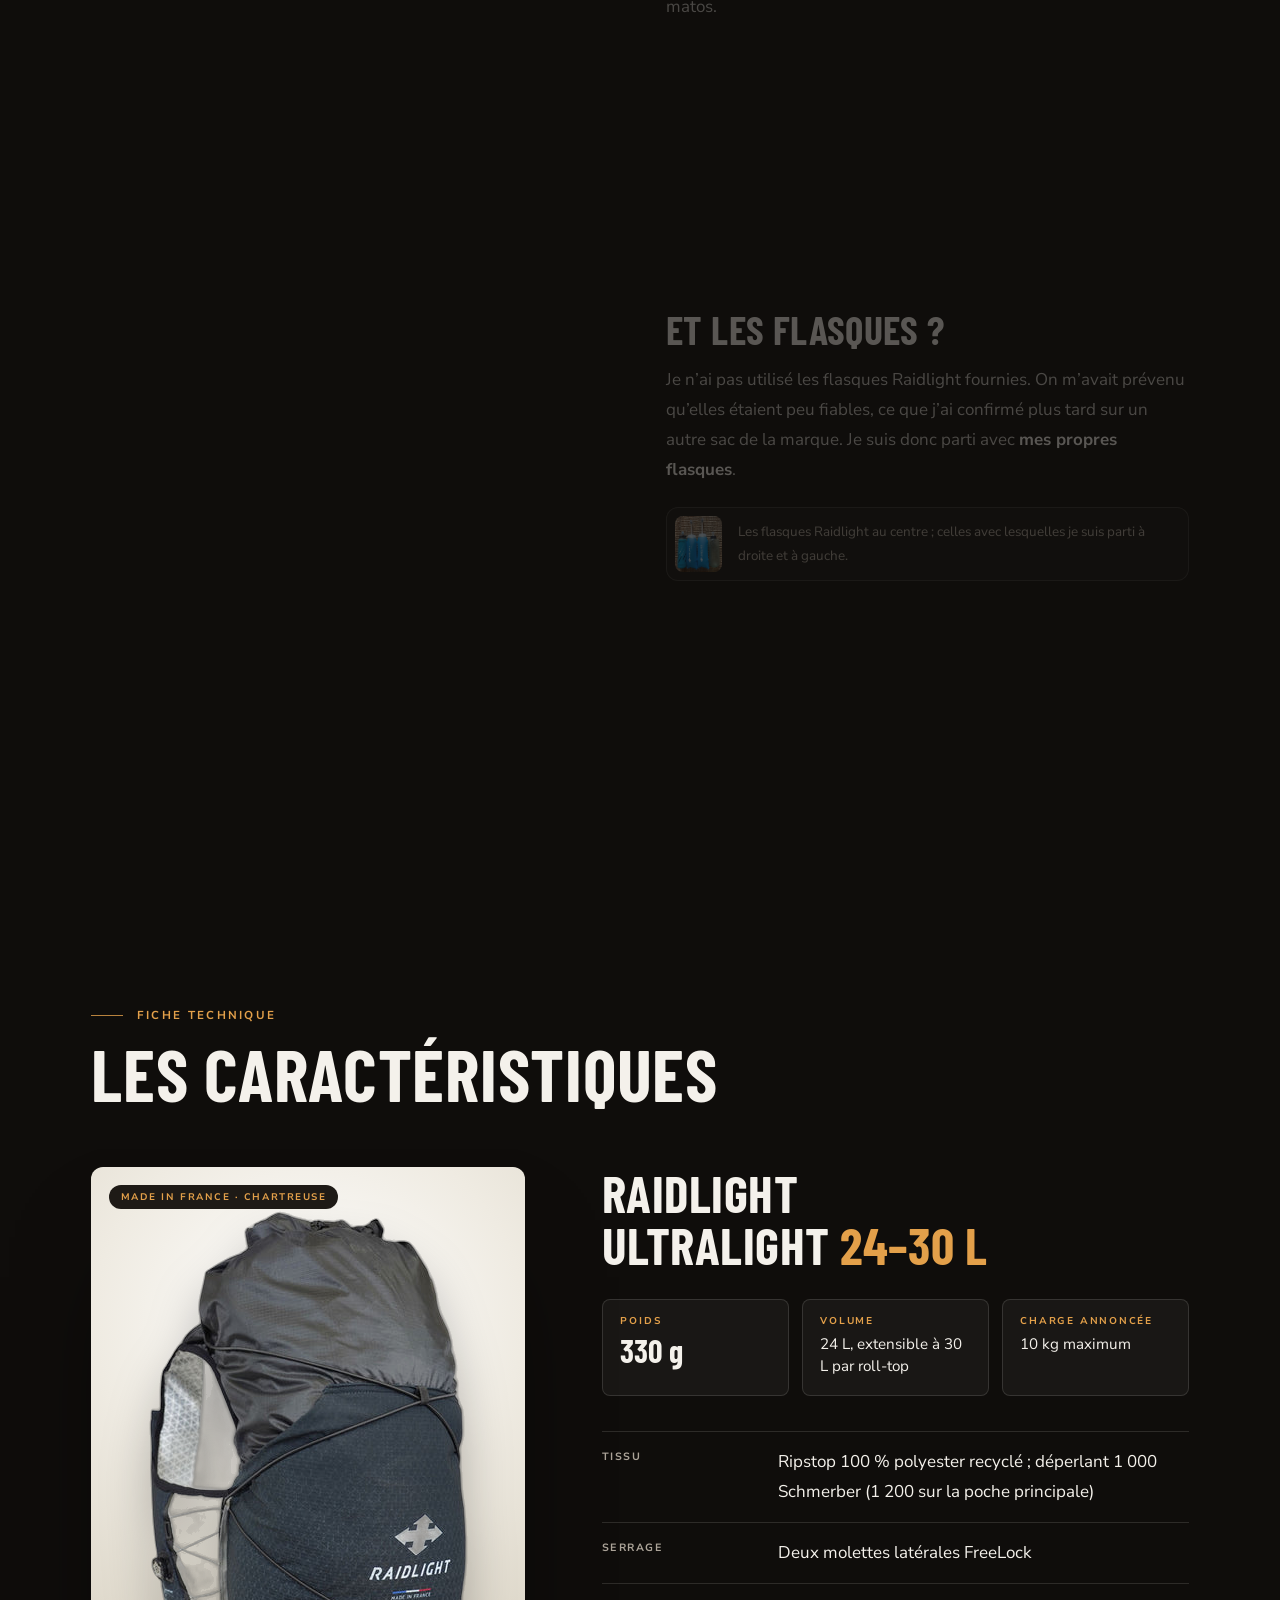
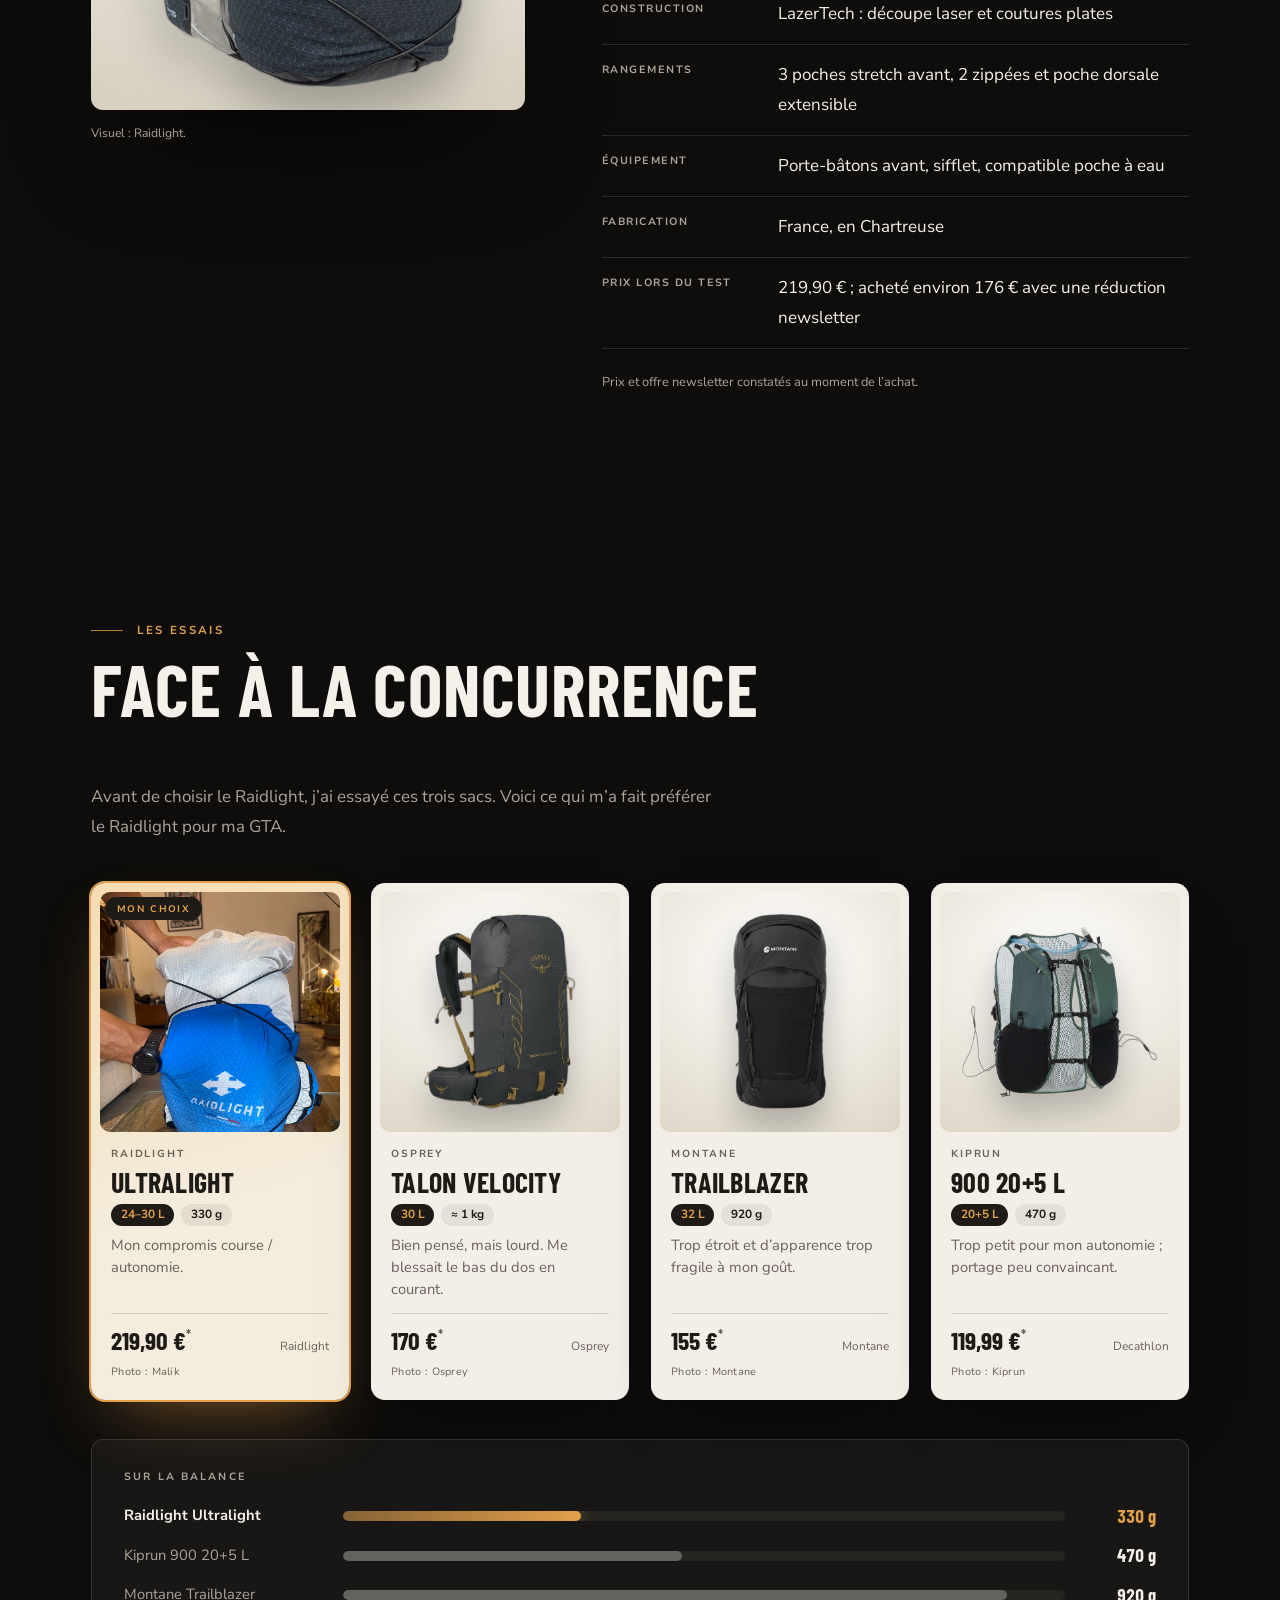
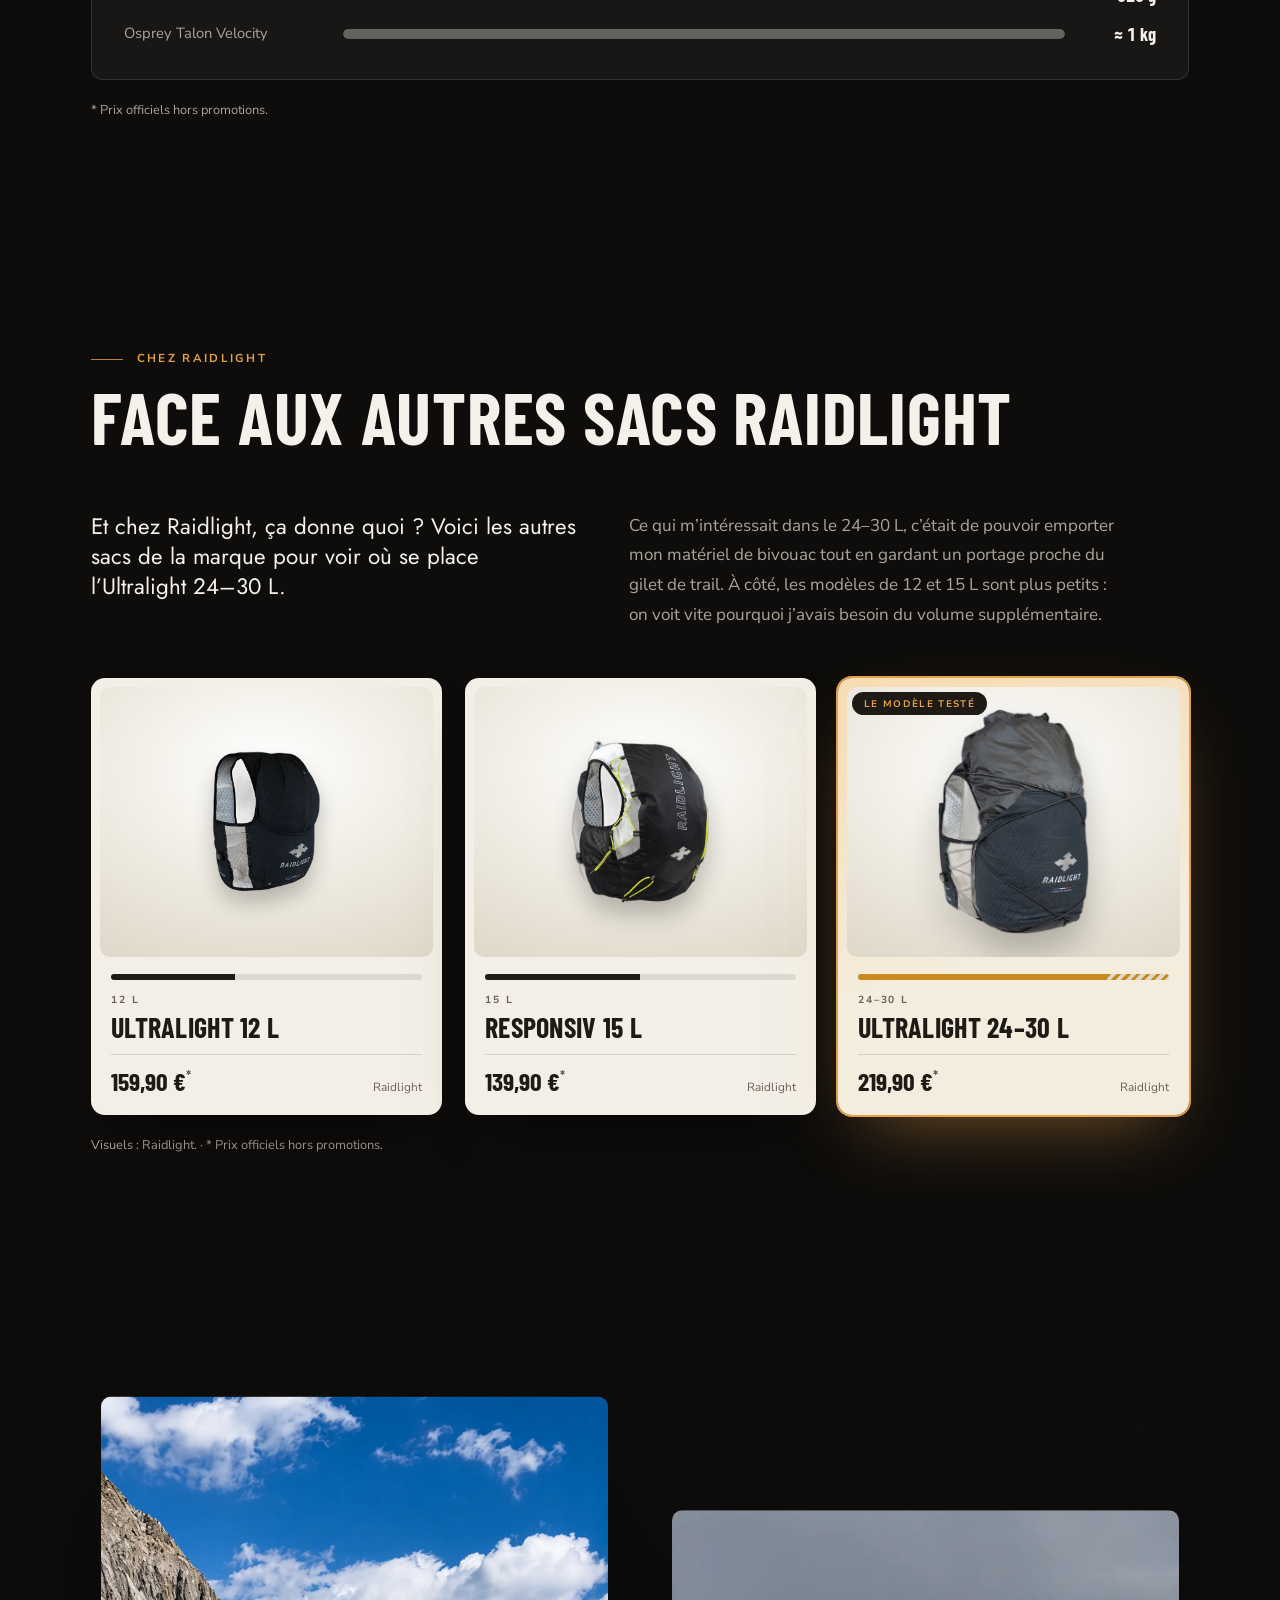
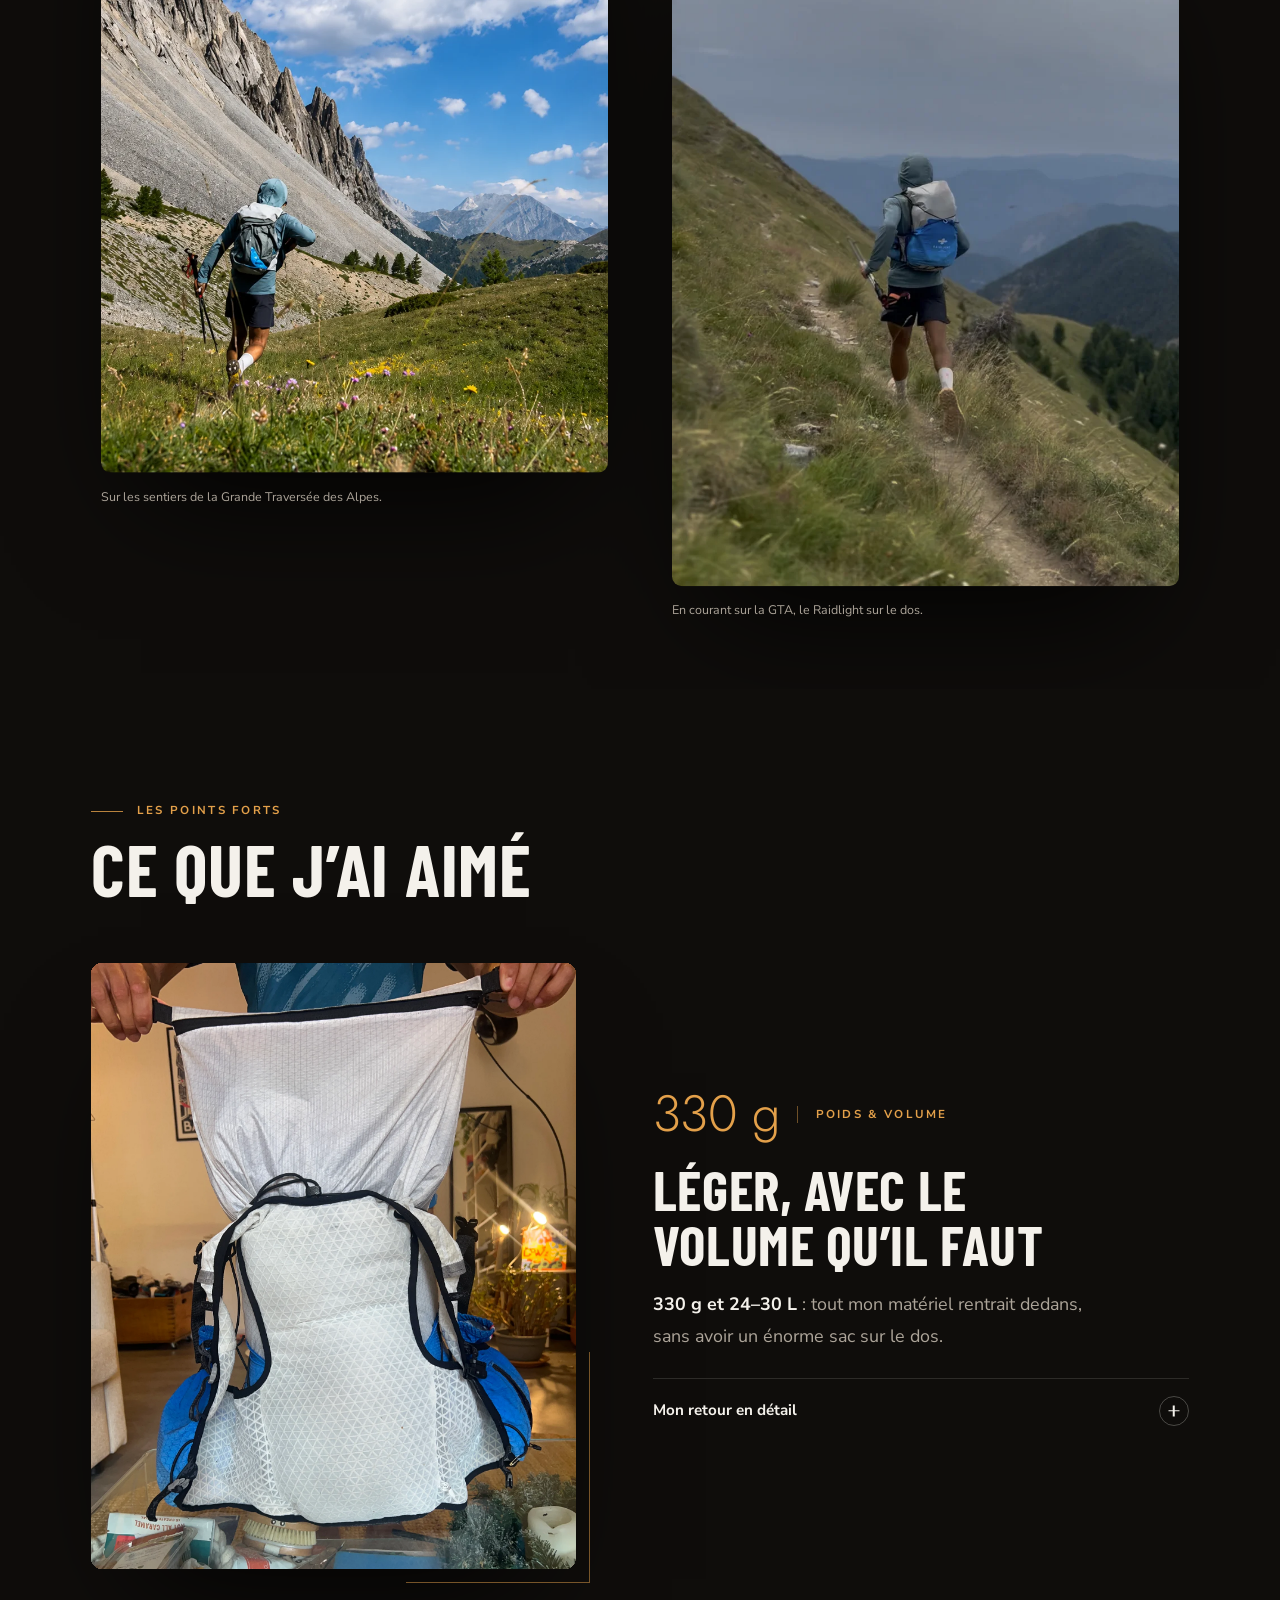
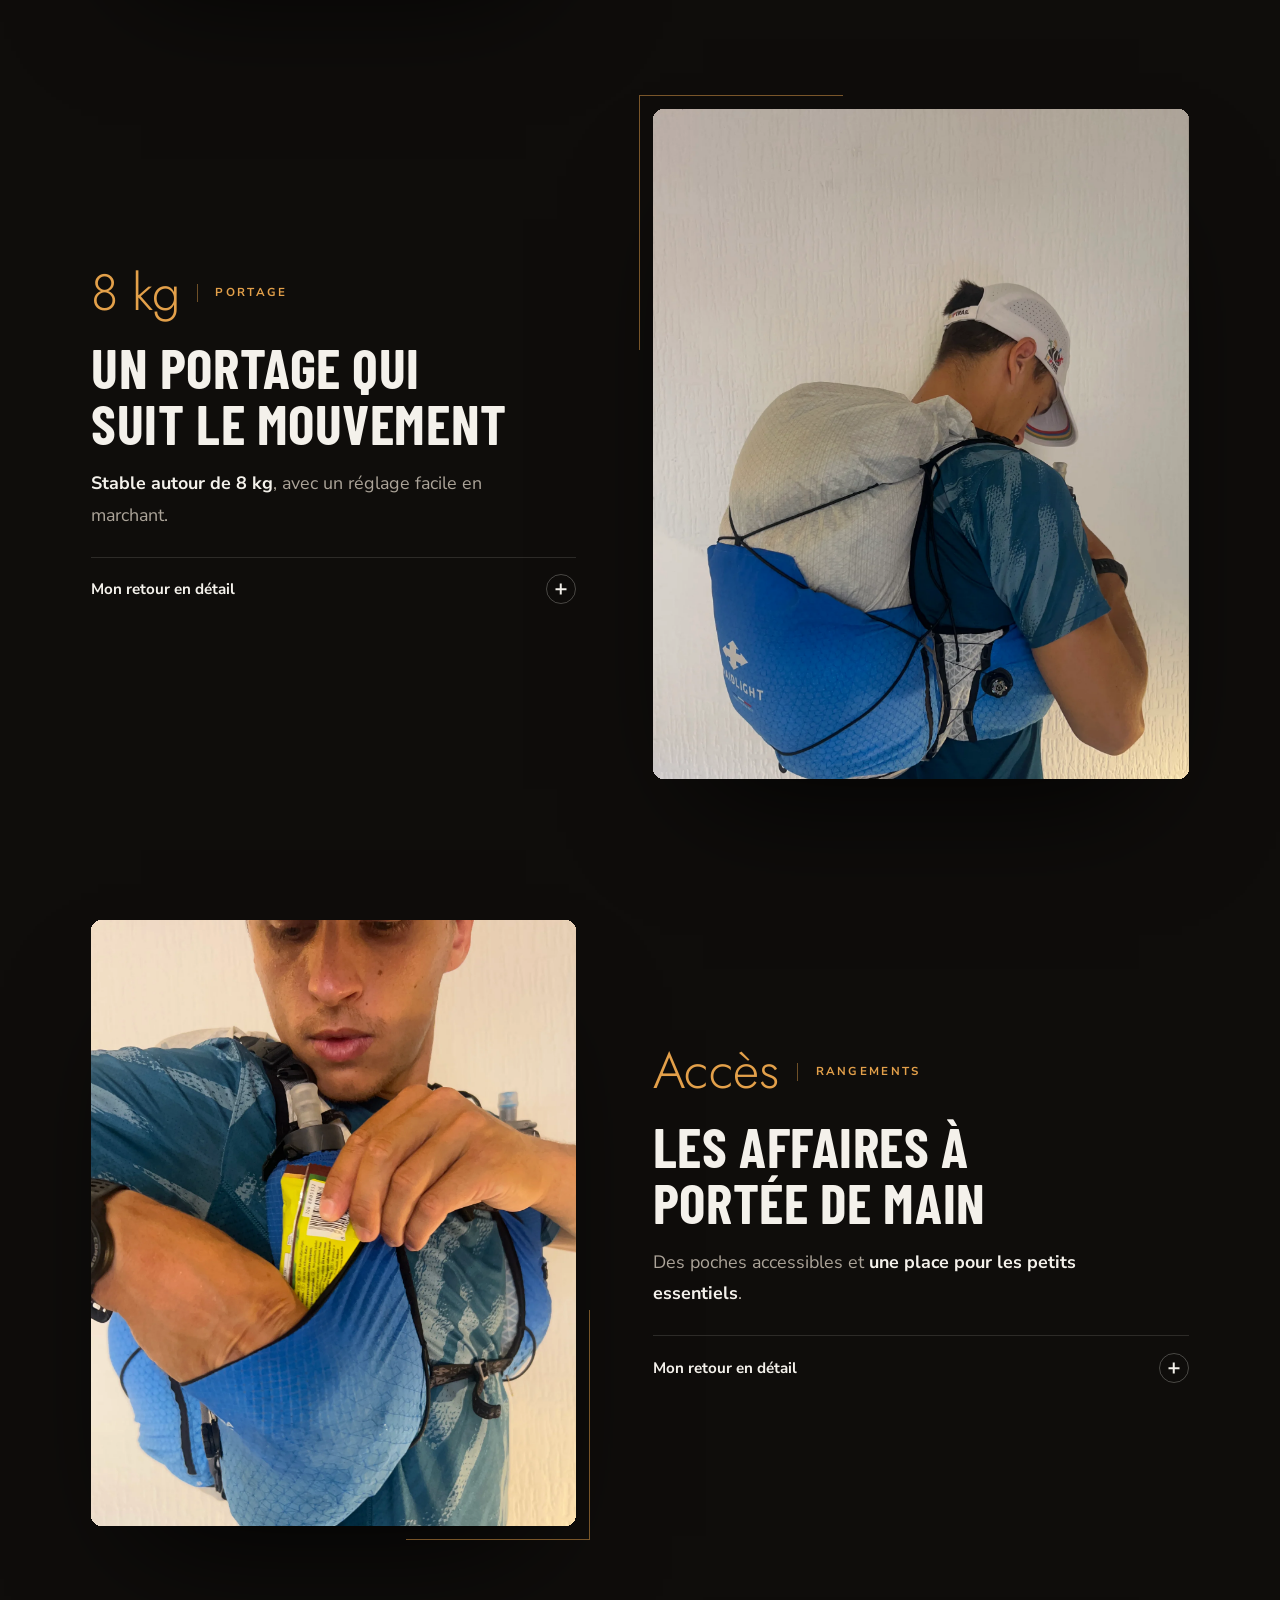
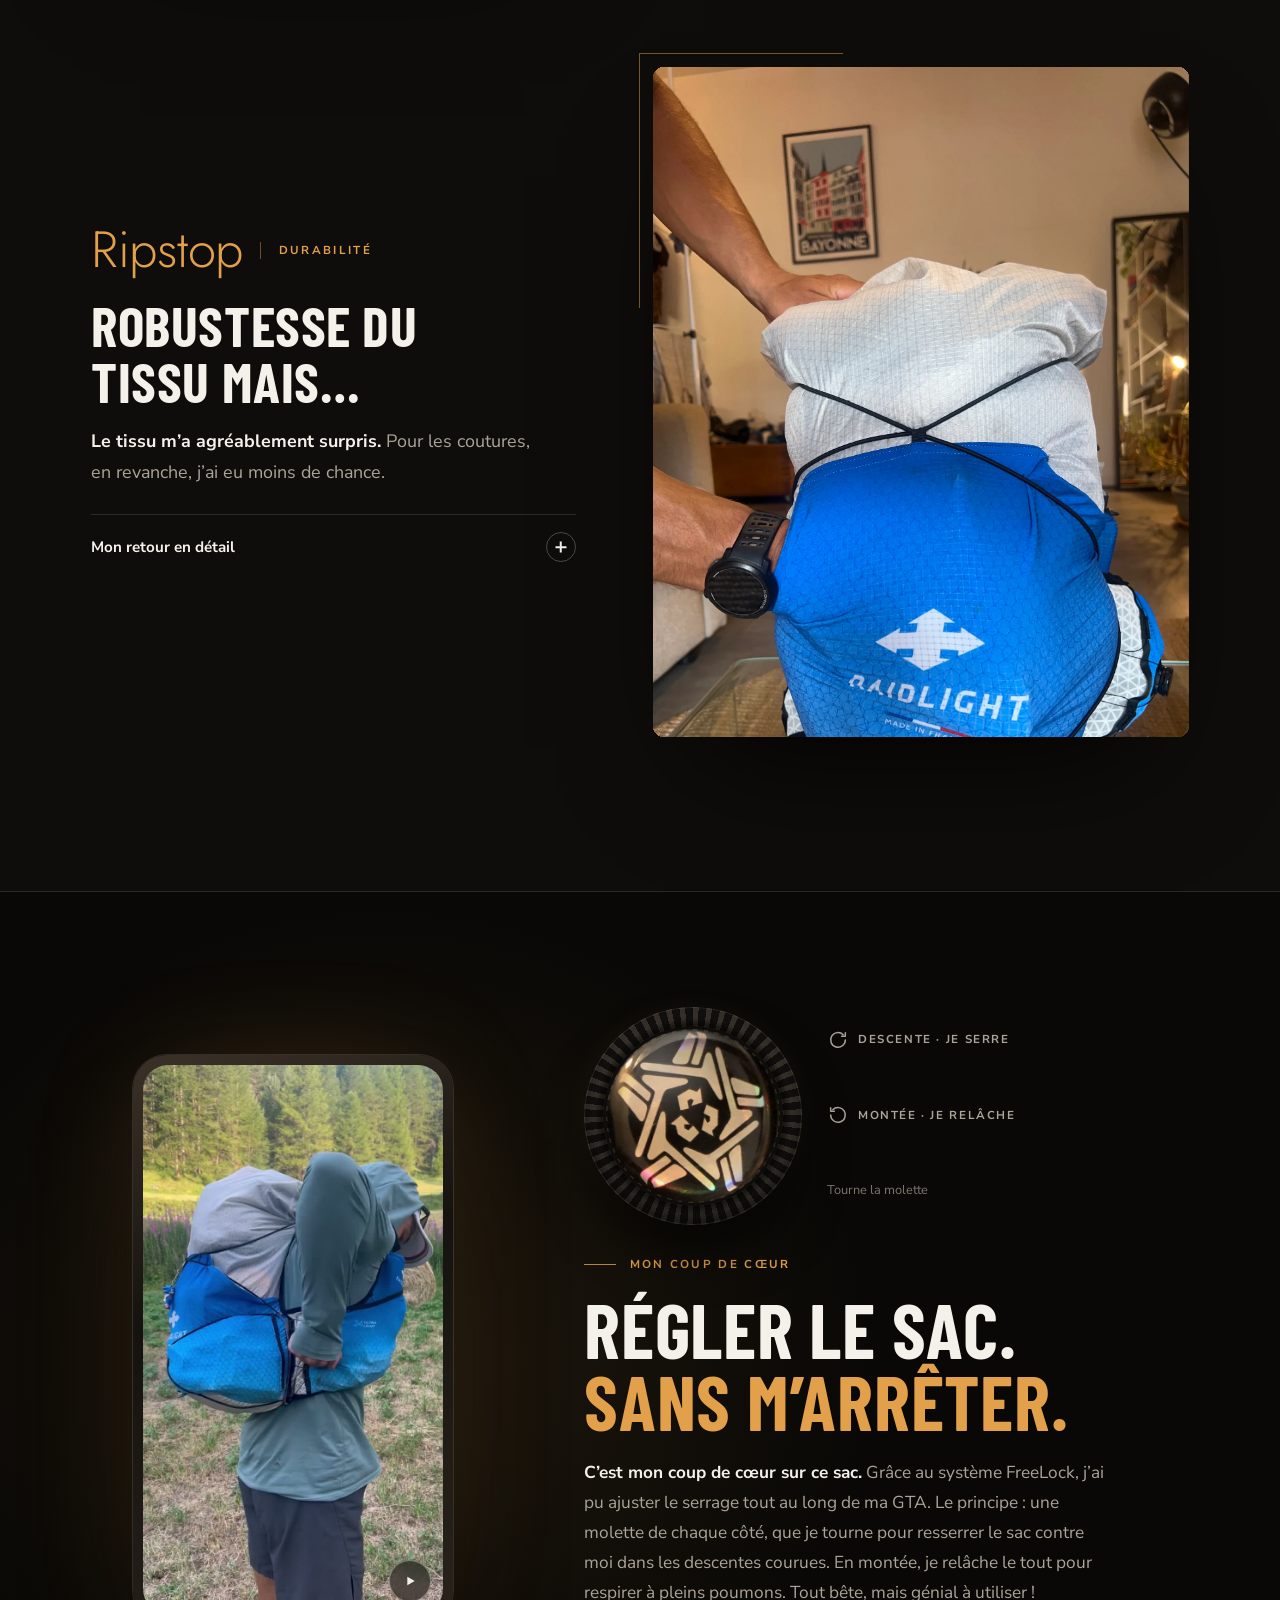
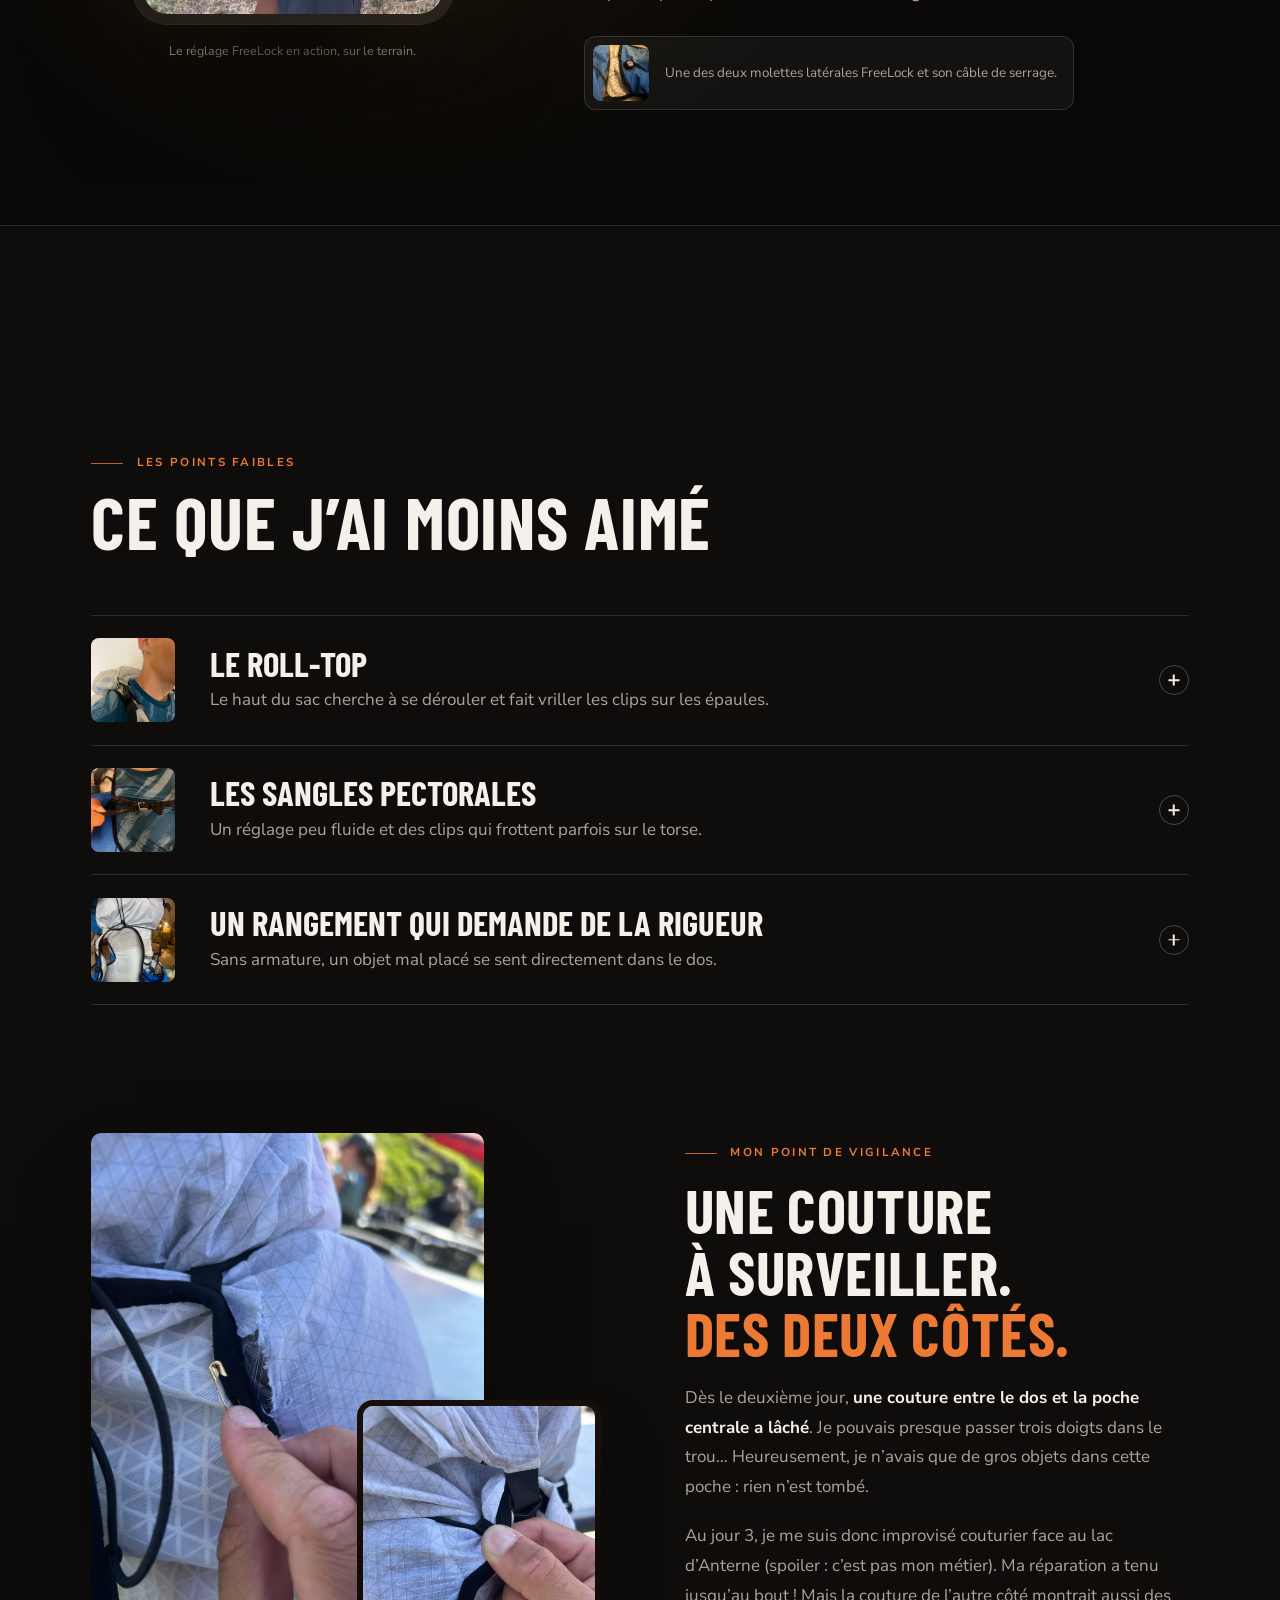
==== commit 1e0c78a4: "Fond « voyage » : paysages de la GTA qui se succèdent au scroll Un bandeau de paysage fixe derrière " ====
--- a/carnet-raidlight/index.html
+++ b/carnet-raidlight/index.html
@@ -51,10 +51,22 @@
   </nav>
 </div>
 
+<!-- Scroll journey: one fixed landscape band behind the page, following the GTA
+     from the Chablais at dawn to Nice at dusk; every photo shares the same colour grade -->
+<div class="journey" id="journey" aria-hidden="true">
+  <img data-scene="percee" data-src="assets/j-percee.webp" alt="">
+  <img data-scene="montblanc" data-src="assets/j-montblanc.webp" alt="">
+  <img data-scene="roy" data-src="assets/j-roy.webp" alt="">
+  <img data-scene="minesdor" data-src="assets/j-minesdor.webp" alt="">
+  <img data-scene="ridge" data-src="assets/j-ridge.webp" alt="">
+  <img data-scene="vanoise" data-src="assets/j-vanoise.webp" alt="">
+  <img data-scene="allos" data-src="assets/j-allos.webp" alt="">
+</div>
+
 <main>
 
 <!-- ============ HERO ============ -->
-<section class="hero" id="haut" aria-labelledby="hero-title" data-bg="#0f0d0b">
+<section class="hero" id="haut" aria-labelledby="hero-title" data-bg="#0f0d0b" data-scene="none">
   <img class="hero-land" src="assets/hero-mountains.webp" alt="" width="1440" height="1024" fetchpriority="high">
   <div class="hero-stage" id="hero-stage">
     <img class="hero-fg" fetchpriority="high" src="assets/hero6232-fg.webp" alt="Malik porte le Raidlight Ultralight 24–30 L chargé, vu de profil" width="1800" height="2400">
@@ -98,7 +110,7 @@
 </section>
 
 <!-- ============ PROLOGUE ============ -->
-<section class="prologue" aria-label="Derrière ce carnet" data-bg="#0f0d0b">
+<section class="prologue" aria-label="Derrière ce carnet" data-bg="#0f0d0b" data-scene="percee" data-scene-o=".6">
   <div class="wrap author-band">
     <div class="author-card">
       <button class="author-portrait zoomable" type="button" data-zoom="assets/malik-portrait-v9.jpg" data-caption="Malik, en course à pied." aria-label="Agrandir : Malik, en course à pied.">
@@ -157,8 +169,7 @@
   <div class="toc-sheet" id="toc-sheet" hidden></div>
 
   <!-- RESUME -->
-  <section class="chapter resume has-backdrop" id="resume" data-title="À retenir" data-bg="#0f0d0b">
-    <img class="sec-backdrop is-hq" src="assets/bg-montblanc.webp" alt="" width="1920" height="829" loading="lazy" data-speed="-5">
+  <section class="chapter resume" id="resume" data-title="À retenir" data-bg="#0f0d0b" data-scene="montblanc" data-scene-o=".55">
     <div class="wrap">
       <div class="resume-card" data-reveal>
         <div class="resume-main">
@@ -194,11 +205,10 @@
         </div>
       </div>
     </div>
-    <p class="photo-credit">Le mont Blanc depuis le lac de Joux Plane, sur le GR5. Photo : <a href="https://commons.wikimedia.org/wiki/File:Massif_du_Mont-Blanc_from_Lac_de_Joux_Plane_03.jpg" target="_blank" rel="noopener noreferrer">Krzysztof Golik</a>, <a href="https://creativecommons.org/licenses/by-sa/4.0/deed.fr" target="_blank" rel="noopener noreferrer">CC BY-SA 4.0</a>, recadrée et assombrie.</p>
   </section>
 
   <!-- CONTEXTE -->
-  <section class="chapter contexte" id="contexte" data-title="Le contexte" data-bg="#15110c">
+  <section class="chapter contexte" id="contexte" data-title="Le contexte" data-bg="#15110c" data-scene="roy" data-scene-o=".4">
     <div class="wrap">
       <header class="sec-head">
         <p class="eyebrow">Pourquoi ce sac ?</p>
@@ -275,7 +285,7 @@
   </section>
 
   <!-- CARACTERISTIQUES -->
-  <section class="chapter specs" id="caracteristiques" data-title="Les caractéristiques" data-bg="#121110">
+  <section class="chapter specs" id="caracteristiques" data-title="Les caractéristiques" data-bg="#121110" data-scene="minesdor" data-scene-o=".45">
     <div class="wrap">
       <header class="sec-head">
         <p class="eyebrow">Fiche technique</p>
@@ -314,7 +324,7 @@
   </section>
 
   <!-- COMPARAISON -->
-  <section class="chapter compare" id="comparaison" data-title="Face à la concurrence" data-bg="#121110">
+  <section class="chapter compare" id="comparaison" data-title="Face à la concurrence" data-bg="#121110" data-scene="minesdor" data-scene-o=".45">
     <div class="wrap">
       <header class="sec-head">
         <p class="eyebrow">Les essais</p>
@@ -384,7 +394,7 @@
   </section>
 
   <!-- GAMME -->
-  <section class="chapter range" id="gamme-raidlight" data-title="La gamme Raidlight" data-bg="#121110">
+  <section class="chapter range" id="gamme-raidlight" data-title="La gamme Raidlight" data-bg="#121110" data-scene="minesdor" data-scene-o=".45">
     <div class="wrap">
       <header class="sec-head">
         <p class="eyebrow">Chez Raidlight</p>
@@ -429,7 +439,7 @@
   </section>
 
   <!-- INTERLUDE -->
-  <section class="interlude" aria-label="Sur les sentiers de la GTA" data-bg="#0a0908">
+  <section class="interlude" aria-label="Sur les sentiers de la GTA" data-bg="#0a0908" data-scene="ridge" data-scene-o=".6">
     <div class="wrap interlude-grid">
       <figure class="ip ip-1" data-speed="8">
         <button class="zoomable" type="button" data-zoom="assets/gta-paysage.webp" data-caption="Sur les sentiers de la Grande Traversée des Alpes." aria-label="Agrandir : Sur les sentiers de la Grande Traversée des Alpes.">
@@ -447,7 +457,7 @@
   </section>
 
   <!-- AIME -->
-  <section class="chapter loved" id="aime" data-title="Ce que j’ai aimé" data-bg="#1b1309">
+  <section class="chapter loved" id="aime" data-title="Ce que j’ai aimé" data-bg="#1b1309" data-scene="ridge" data-scene-o=".45">
     <div class="wrap">
       <header class="sec-head">
         <p class="eyebrow">Les points forts</p>
@@ -565,7 +575,7 @@
   </section>
 
   <!-- LIMITES -->
-  <section class="chapter limits" id="limites" data-title="Ce que j’ai moins aimé" data-bg="#1e0f07">
+  <section class="chapter limits" id="limites" data-title="Ce que j’ai moins aimé" data-bg="#1e0f07" data-scene="vanoise" data-scene-o=".4">
     <div class="wrap">
       <header class="sec-head">
         <p class="eyebrow eyebrow-warn">Les points faibles</p>
@@ -632,7 +642,7 @@
   </section>
 
   <!-- AMELIORATIONS -->
-  <section class="chapter improve" id="ameliorations" data-title="Mes pistes d’amélioration" data-bg="#141210">
+  <section class="chapter improve" id="ameliorations" data-title="Mes pistes d’amélioration" data-bg="#141210" data-scene="vanoise" data-scene-o=".45">
     <div class="wrap">
       <header class="sec-head">
         <p class="eyebrow">Si j’étais chez Raidlight</p>
@@ -682,8 +692,7 @@
   </section>
 
   <!-- POUR QUI -->
-  <section class="chapter has-backdrop fit" id="pour-qui" data-title="Pour qui ?" data-bg="#15110c">
-    <img class="sec-backdrop" src="assets/bg-panorama.webp" alt="" width="1600" height="900" loading="lazy" data-speed="-7">
+  <section class="chapter fit" id="pour-qui" data-title="Pour qui ?" data-bg="#15110c" data-scene="allos" data-scene-o=".55">
     <div class="wrap">
       <header class="sec-head">
         <p class="eyebrow">Le bon profil</p>
@@ -706,7 +715,7 @@
   </section>
 
   <!-- BILAN -->
-  <section class="chapter verdict" id="bilan" data-title="Le bilan" data-bg="#17100a">
+  <section class="chapter verdict" id="bilan" data-title="Le bilan" data-bg="#17100a" data-scene="allos" data-scene-o=".42">
     <div class="wrap verdict-grid">
       <div class="verdict-copy">
         <header class="sec-head">
@@ -732,8 +741,7 @@
   </section>
 
   <!-- A TESTER -->
-  <section class="chapter has-backdrop future" id="a-tester" data-title="Les sacs à tester" data-bg="#131210">
-    <img class="sec-backdrop" src="assets/bg-pause.webp" alt="" width="1600" height="900" loading="lazy" data-speed="-7">
+  <section class="chapter future" id="a-tester" data-title="Les sacs à tester" data-bg="#131210" data-scene="allos" data-scene-o=".3">
     <div class="wrap">
       <header class="sec-head">
         <p class="eyebrow">Petit bonus</p>
@@ -776,7 +784,7 @@
   </section>
 
   <!-- GALERIE -->
-  <section class="chapter gallery" id="galerie" data-title="Le carnet photo" data-bg="#0f0d0b">
+  <section class="chapter gallery" id="galerie" data-title="Le carnet photo" data-bg="#0f0d0b" data-scene="none">
     <div class="wrap">
       <header class="sec-head gallery-head">
         <p class="eyebrow">26 photos, du terrain aux détails</p>
@@ -822,7 +830,7 @@
   </section>
 
   <!-- DISCUSSION -->
-  <section class="chapter discussion" id="commentaires" data-bg="#0f0d0b">
+  <section class="chapter discussion" id="commentaires" data-bg="#0f0d0b" data-scene="none">
     <div class="wrap discussion-grid">
       <div>
         <p class="eyebrow">Ton avis compte</p>
@@ -855,7 +863,7 @@
 </div>
 
 <!-- ============ CONTACT ============ -->
-<section class="contact" id="contact" data-title="Contact" data-bg="#0f0d0b">
+<section class="contact" id="contact" data-title="Contact" data-bg="#0f0d0b" data-scene="none">
   <img class="contact-bg" src="assets/gta-vanoise.webp" alt="" loading="lazy" data-speed="-8">
   <div class="wrap contact-inner">
     <p class="eyebrow">Du côté des marques</p>
@@ -869,7 +877,7 @@
 </section>
 
 <!-- ============ FURTHER READING ============ -->
-<section class="further" aria-labelledby="further-title" data-bg="#0f0d0b">
+<section class="further" aria-labelledby="further-title" data-bg="#0f0d0b" data-scene="none">
   <div class="wrap">
     <header class="further-head">
       <p class="eyebrow">Bientôt dans le carnet</p>
@@ -908,6 +916,7 @@
       <a href="#haut">Haut de page ↑</a>
     </div>
   </div>
+  <p class="wrap footer-credits">Paysages en fond de page : <a href="https://commons.wikimedia.org/wiki/File:Pointe_Percee_from_Lac_de_Joux_Plane_05.jpg" target="_blank" rel="noopener noreferrer">pointe Percée</a>, <a href="https://commons.wikimedia.org/wiki/File:Massif_du_Mont-Blanc_from_Lac_de_Joux_Plane_03.jpg" target="_blank" rel="noopener noreferrer">mont Blanc</a>, <a href="https://commons.wikimedia.org/wiki/File:Lac_de_Roy_10.jpg" target="_blank" rel="noopener noreferrer">lac de Roy</a> et <a href="https://commons.wikimedia.org/wiki/File:Lac_des_Mines_d%27Or_02.jpg" target="_blank" rel="noopener noreferrer">lac des Mines d’Or</a> par Krzysztof Golik ; <a href="https://commons.wikimedia.org/wiki/File:Mont_Pelat_%2B_Lake_Allos_tour_17.jpg" target="_blank" rel="noopener noreferrer">lac d’Allos</a> par kallerna. Wikimedia Commons, licence <a href="https://creativecommons.org/licenses/by-sa/4.0/deed.fr" target="_blank" rel="noopener noreferrer">CC BY-SA 4.0</a>, recadrées et recolorées.</p>
 </footer>
 
 <a class="back-top" id="back-top" href="#haut" aria-label="Retour en haut du test">
--- a/carnet-raidlight/style.css
+++ b/carnet-raidlight/style.css
@@ -271,7 +271,7 @@
 .toc-sheet a:hover, .toc-sheet a.is-active { background: var(--ink-3); color: var(--glow); }
 
 /* ---------- À retenir ---------- */
-.resume { padding-block: clamp(7rem, 15vw, 13rem) clamp(5rem, 9vw, 8rem); }
+.resume { padding-block: clamp(4.5rem, 8vw, 7rem); }
 .resume-card { display: grid; grid-template-columns: minmax(0, 1fr) minmax(0, 1.05fr); gap: clamp(1.5rem, 4vw, 3.5rem); padding: clamp(1.4rem, 3vw, 2.6rem); border: 1px solid var(--line); border-radius: 14px; background: linear-gradient(150deg, rgba(227, 160, 74, .08), rgba(13, 11, 9, .35) 55%), rgba(13, 11, 9, .5); backdrop-filter: blur(14px); -webkit-backdrop-filter: blur(14px); box-shadow: 0 40px 90px -40px rgba(0, 0, 0, .8); }
 .resume .sec-head { margin-bottom: 1.2rem; }
 .resume-main { display: grid; gap: 1.4rem; align-content: start; }
@@ -403,19 +403,15 @@
 .range-row { margin-bottom: 1.2rem; }
 .range-row .vcard-media { height: 270px; align-items: flex-end; }
 
-/* ---------- Photo backdrops (depth instead of flat colour) ---------- */
-.has-backdrop { position: relative; isolation: isolate; overflow: clip; }
-.sec-backdrop { position: absolute; z-index: -1; left: 0; top: -8%; width: 100%; height: 116%; object-fit: cover; pointer-events: none;
-  filter: grayscale(.55) sepia(.45) saturate(.75) brightness(.36) contrast(1.1) blur(2px);
-  -webkit-mask-image: linear-gradient(to bottom, transparent 0%, #000 24%, #000 72%, transparent 100%);
-  mask-image: linear-gradient(to bottom, transparent 0%, #000 24%, #000 72%, transparent 100%); }
-
-/* Sharp, high-quality landscape (only darkened and warmed, not blurred) */
-.sec-backdrop.is-hq { object-position: 50% 30%; filter: grayscale(.3) sepia(.32) saturate(.85) brightness(.52) contrast(1.06);
-  -webkit-mask-image: linear-gradient(to bottom, transparent 0%, #000 14%, #000 80%, transparent 100%);
-  mask-image: linear-gradient(to bottom, transparent 0%, #000 14%, #000 80%, transparent 100%); }
-.photo-credit { position: absolute; right: max(var(--gutter), env(safe-area-inset-right, 0px)); bottom: 1.2rem; margin: 0; max-width: 34rem; text-align: right; font-size: .68rem; line-height: 1.5; color: rgba(244, 241, 235, .45); }
-.photo-credit a { color: inherit; }
+/* ---------- Scroll journey (fixed landscape band behind the page) ---------- */
+.journey { position: fixed; inset: 0; z-index: -1; pointer-events: none; overflow: hidden; }
+.journey img { position: absolute; left: 0; top: 50%; width: 100%; height: max(74vh, 40vw); max-height: 112vh; object-fit: cover; object-position: 50% 45%;
+  opacity: 0; transform: translate3d(0, calc(-50% + var(--jy, 0px)), 0) scale(1.04); transition: opacity 1.8s var(--ease);
+  -webkit-mask-image: linear-gradient(to bottom, transparent 0%, #000 26%, #000 70%, transparent 100%);
+  mask-image: linear-gradient(to bottom, transparent 0%, #000 26%, #000 70%, transparent 100%); will-change: opacity, transform; }
+.journey img.is-on { opacity: var(--jo, .5); }
+@media (max-width: 700px) { .journey img.is-on { opacity: calc(var(--jo, .5) * .78); } }
+.journey::after { content: ""; position: absolute; inset: 0; background: radial-gradient(90% 70% at 50% 50%, transparent 30%, rgba(var(--scrim), .55) 100%); }
 
 /* ---------- Interlude ---------- */
 .interlude { position: relative; padding-block: clamp(6rem, 12vw, 11rem); overflow: hidden; }
@@ -656,6 +652,8 @@
 .footer-links { display: flex; flex-wrap: wrap; gap: 1.4rem; }
 .footer-links a { font-size: .88rem; font-weight: 600; text-decoration: none; color: var(--mist); transition: color .3s; }
 .footer-links a:hover { color: var(--glow); }
+.footer-credits { margin-top: 1.6rem; font-size: .7rem; line-height: 1.6; color: rgba(244, 241, 235, .38); }
+.footer-credits a { color: inherit; }
 
 /* ---------- Floating ---------- */
 .back-top { position: fixed; z-index: 70; right: max(18px, env(safe-area-inset-right, 0px)); bottom: calc(18px + env(safe-area-inset-bottom, 0px)); width: 52px; height: 52px; border-radius: 50%; display: grid; place-items: center; color: var(--snow); background: rgba(24, 21, 18, .85); backdrop-filter: blur(10px); opacity: 0; transform: translateY(20px) scale(.9); pointer-events: none; transition: opacity .4s var(--ease), transform .4s var(--ease); }
